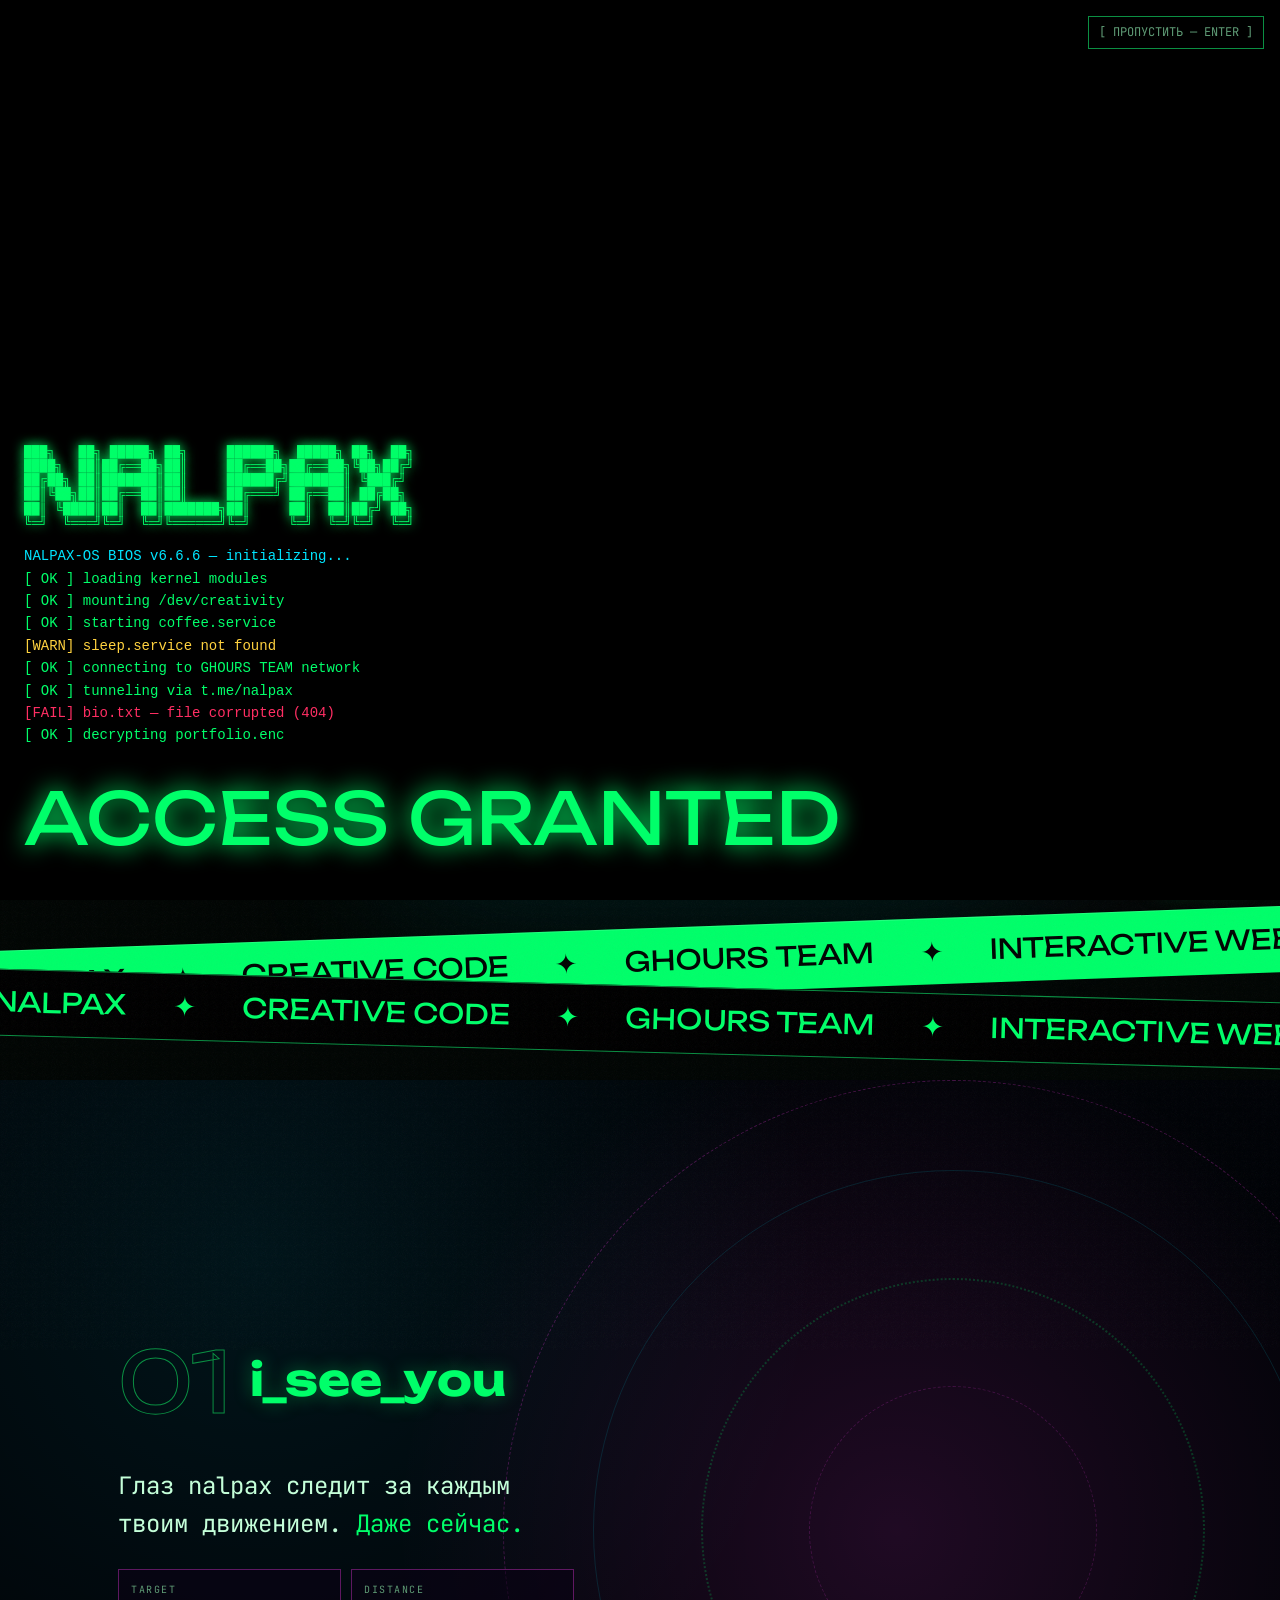
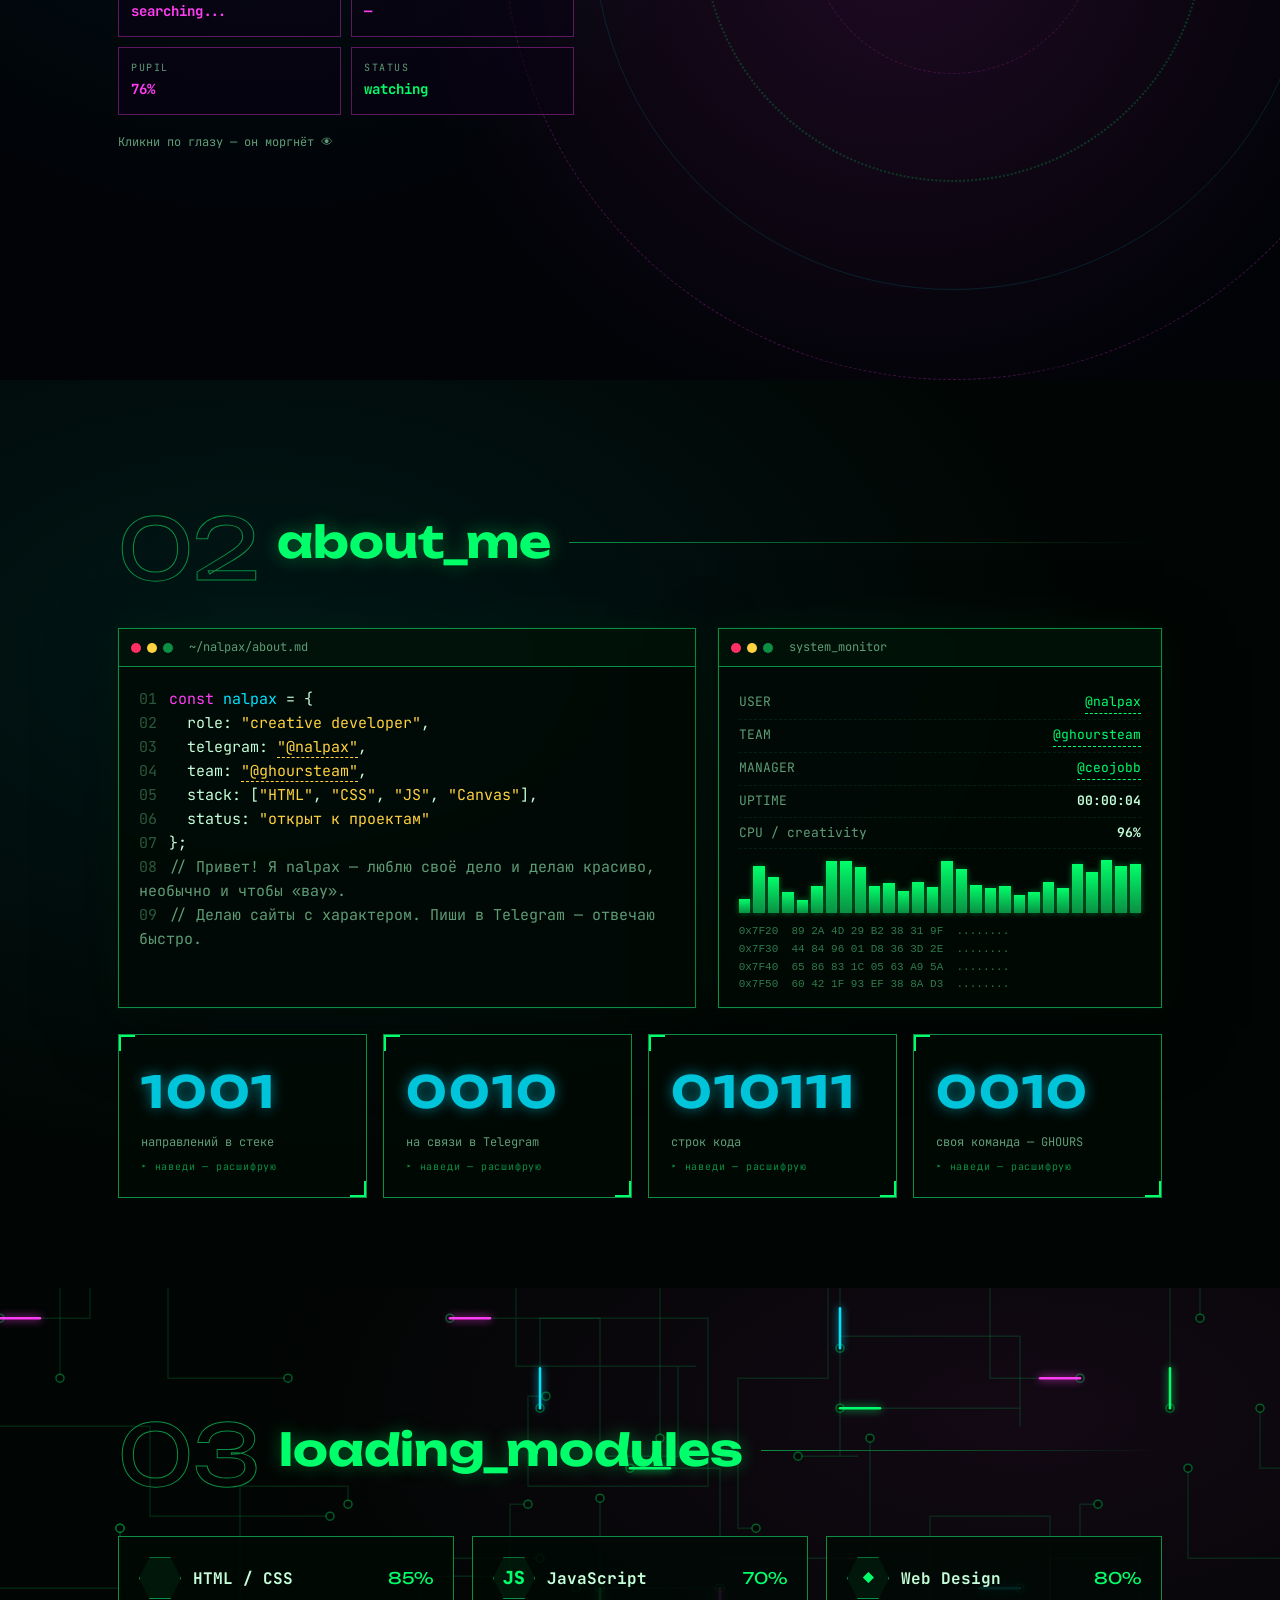
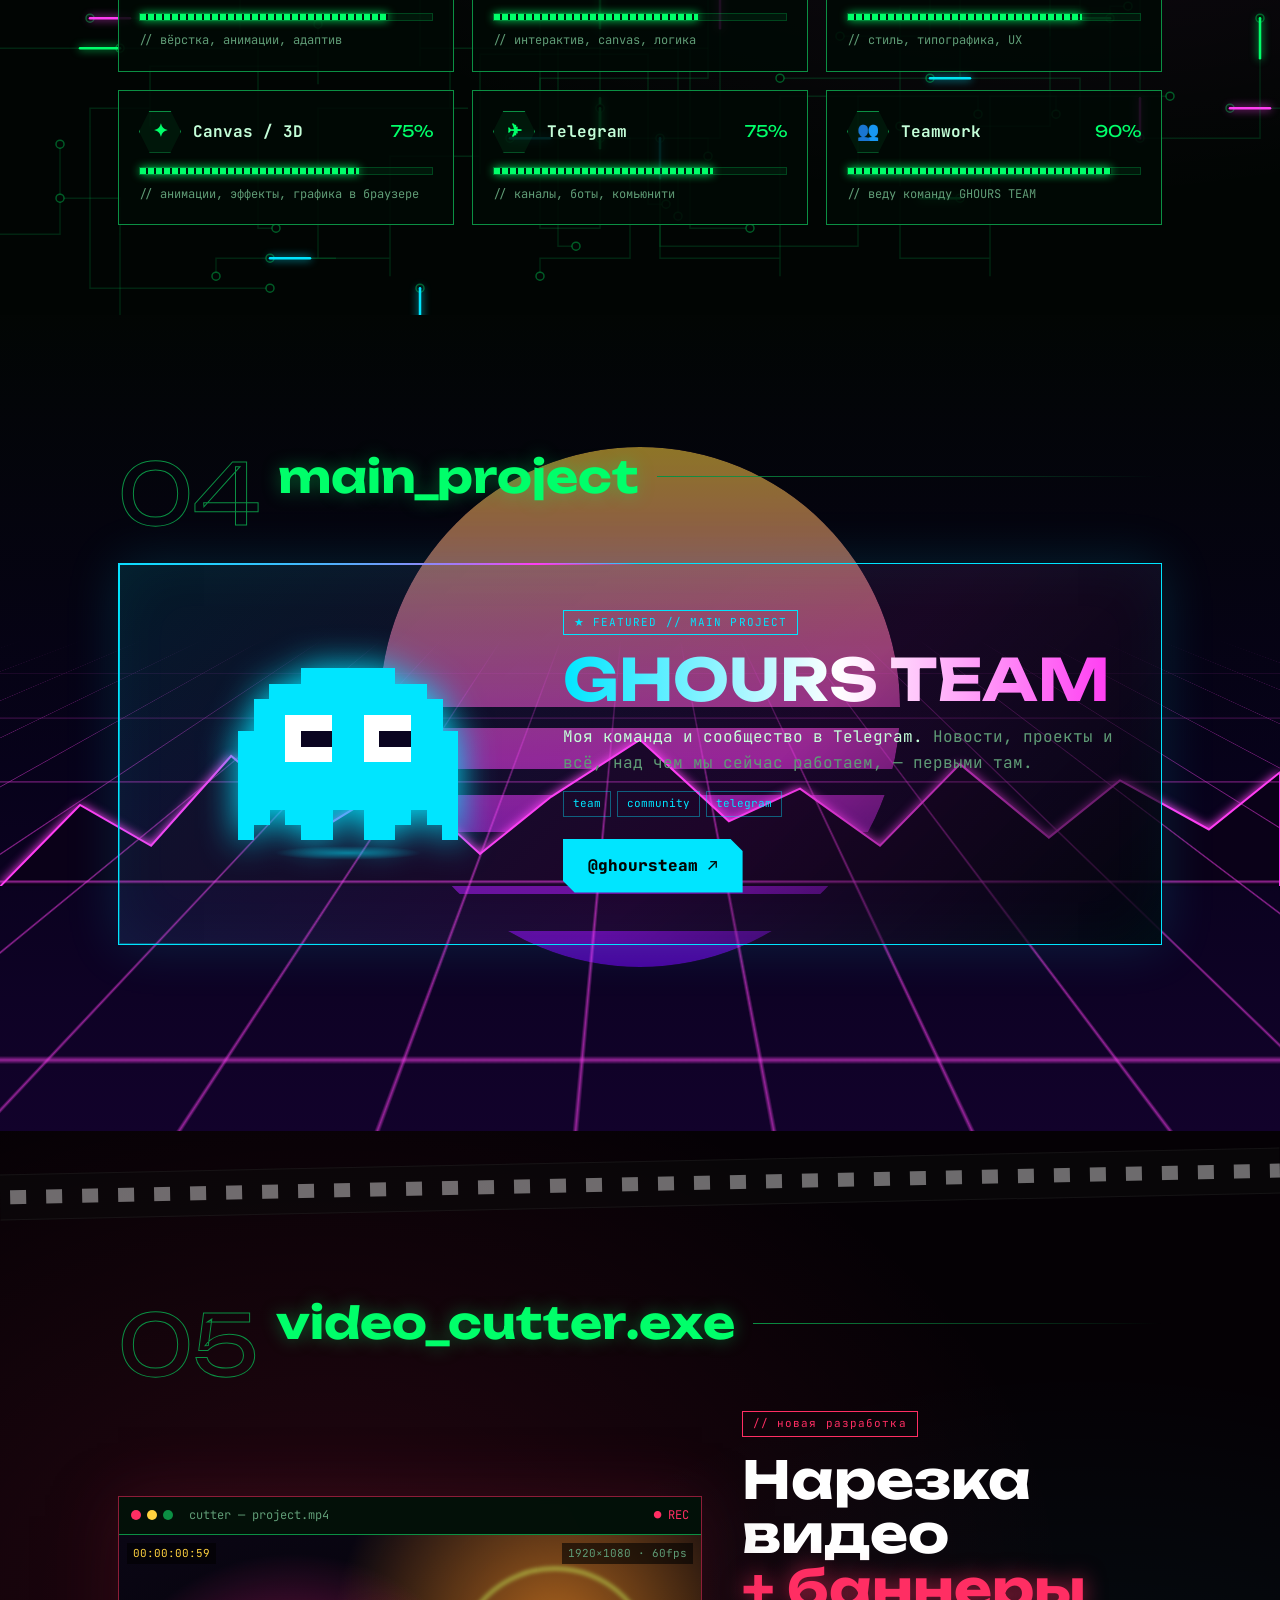
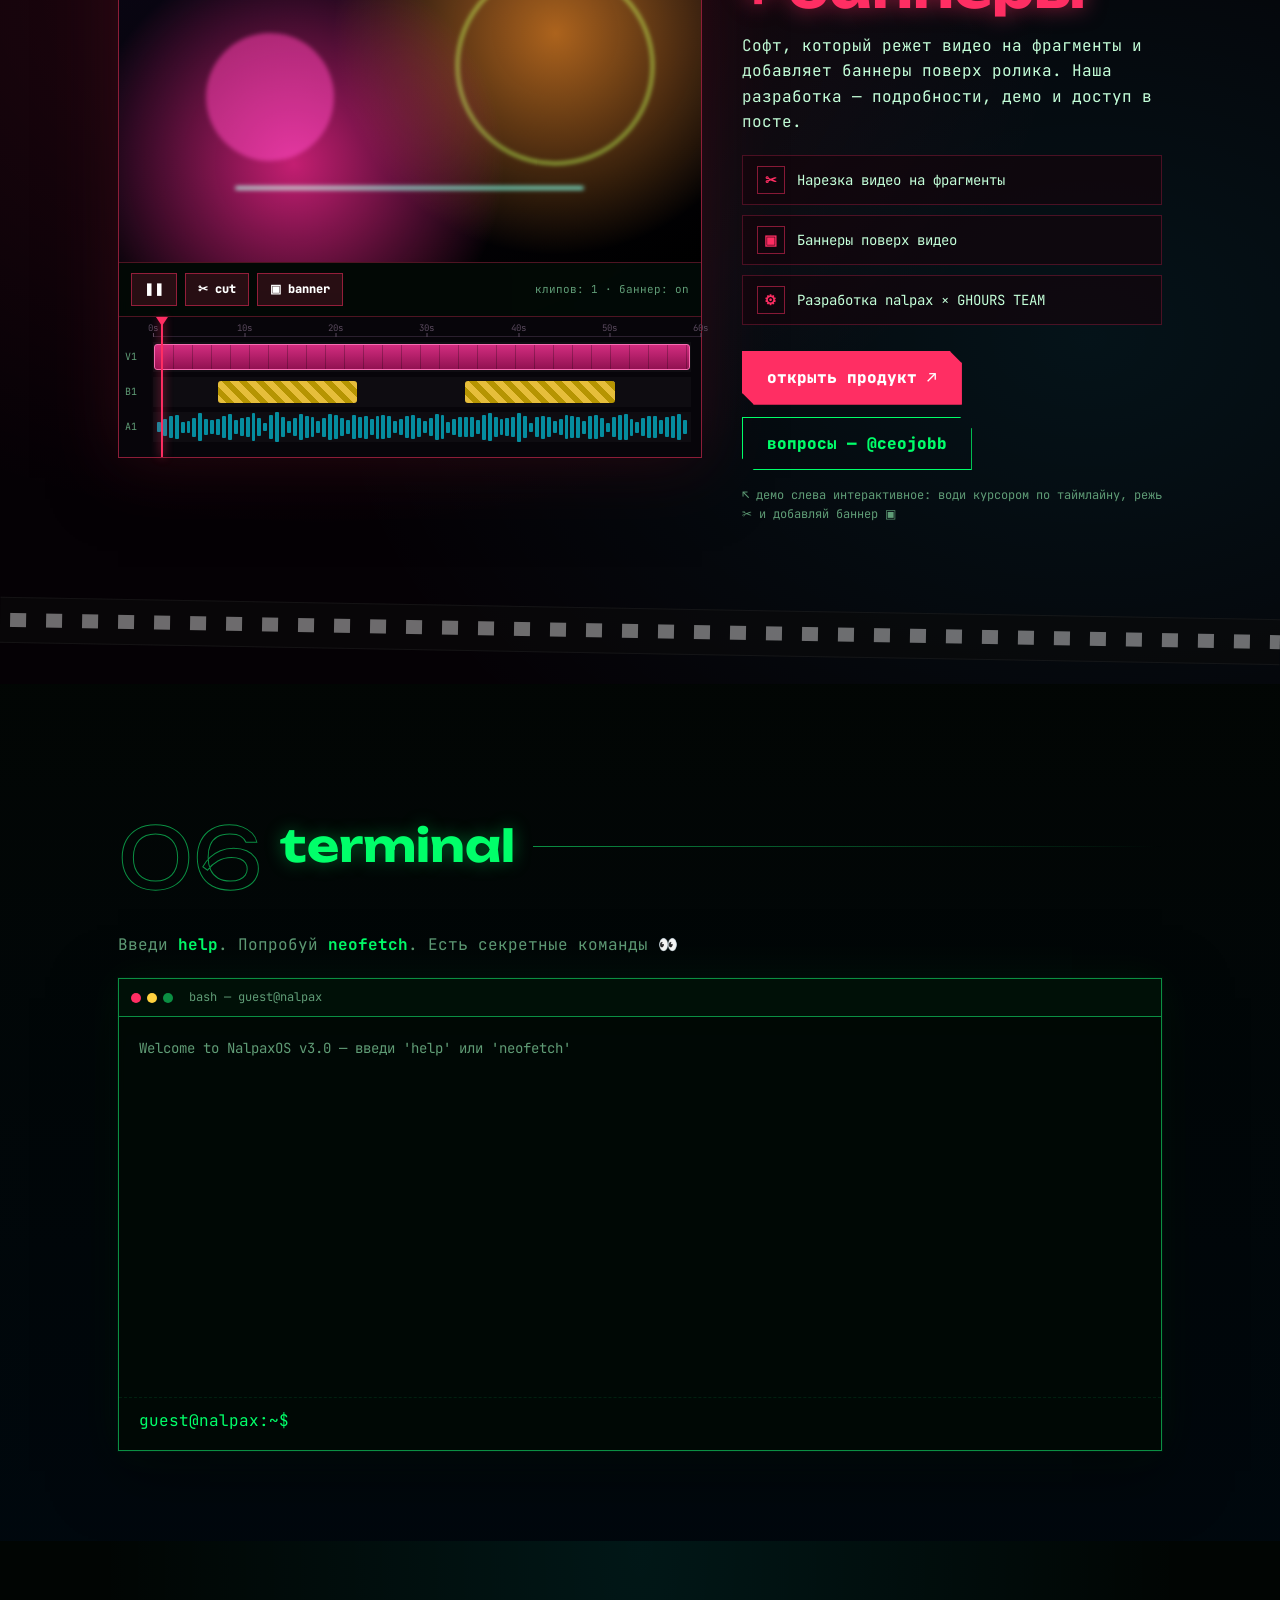
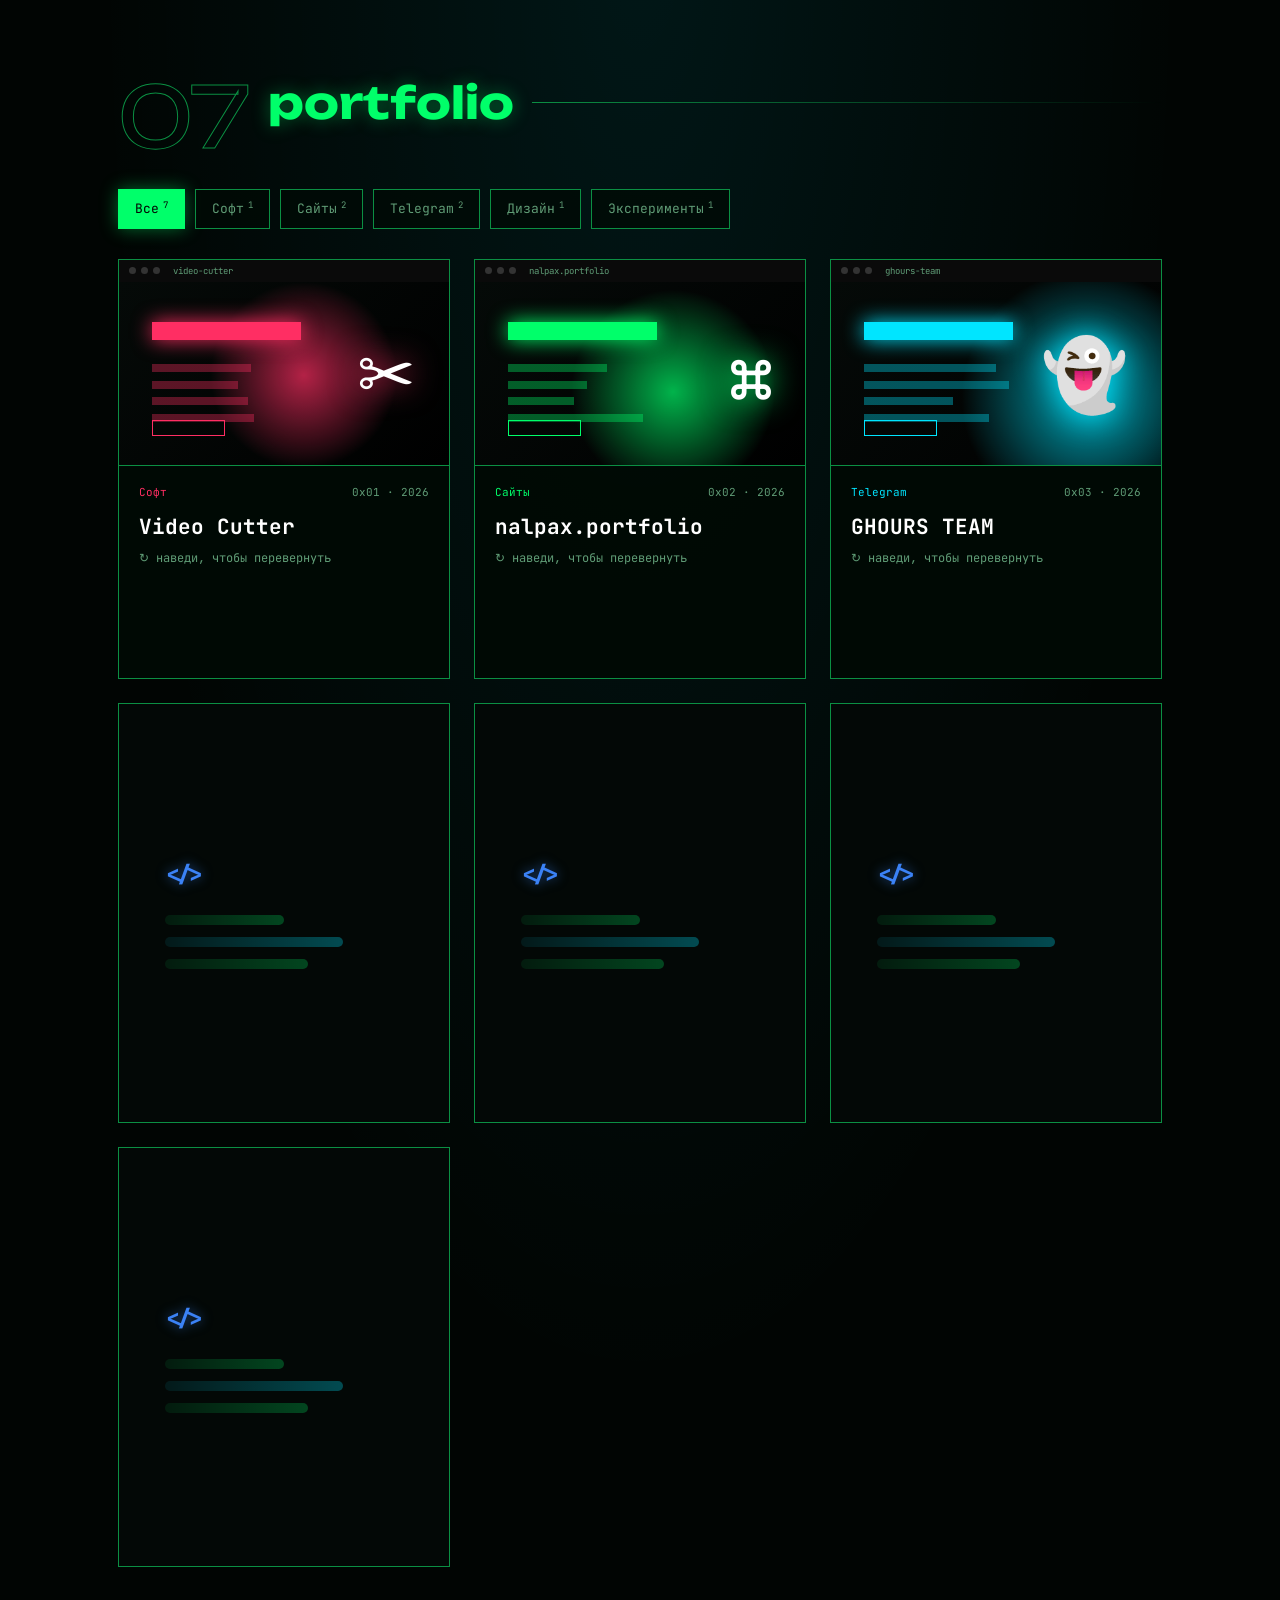
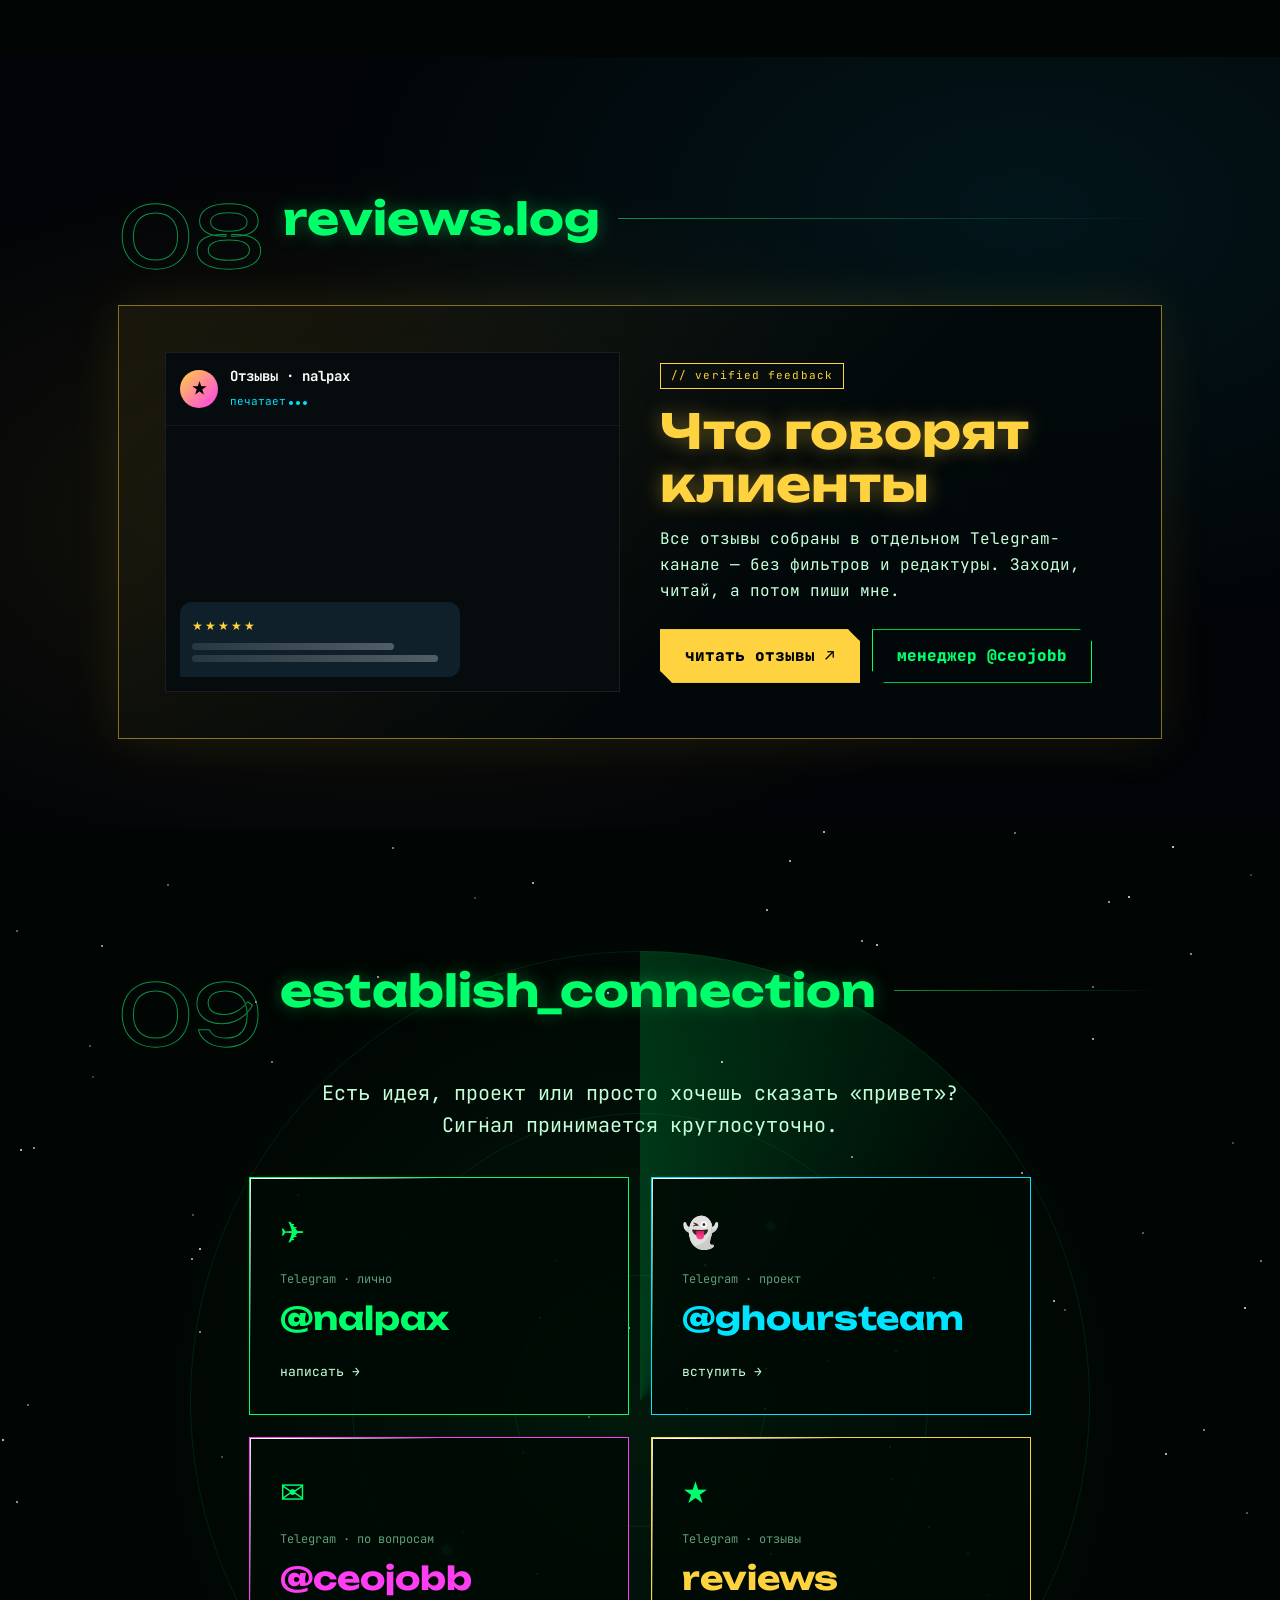
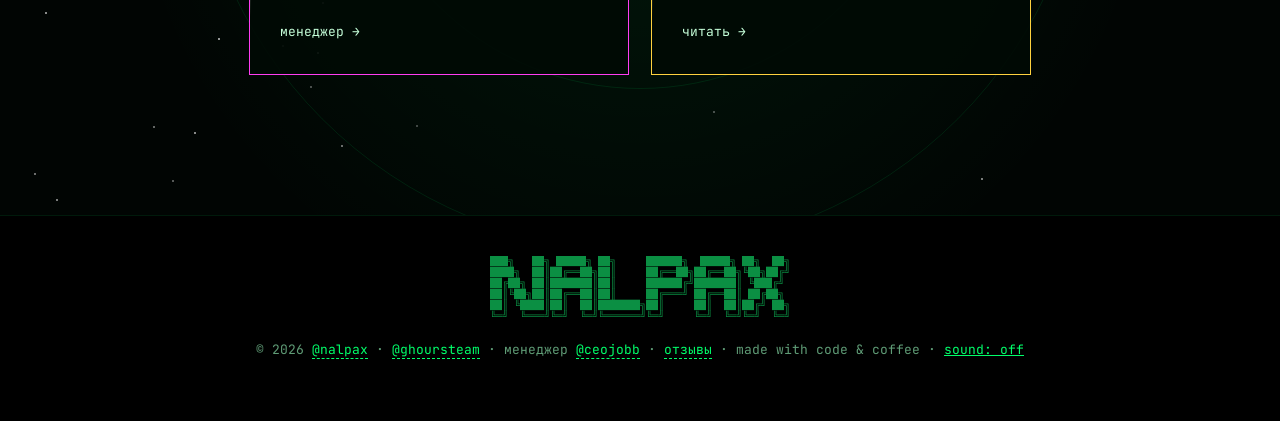
==== index.html @ a1ab81c4 "Update site: video cutter product section" ====
<!doctype html>
<html lang="ru">
<head>
<meta charset="utf-8">
<meta name="viewport" content="width=device-width, initial-scale=1">
<title>nalpax // portfolio</title>
<meta name="description" content="nalpax — портфолио в хакерском стиле">
<link rel="preconnect" href="https://fonts.googleapis.com">
<link href="https://fonts.googleapis.com/css2?family=JetBrains+Mono:wght@400;700;800&family=Unbounded:wght@700;900&display=swap" rel="stylesheet">
<link rel="icon" id="favicon" href="data:,">
<link rel="stylesheet" href="style.css">
</head>
<body>

<!-- ===== Фон и оверлеи ===== -->
<canvas id="matrix" aria-hidden="true"></canvas>
<div class="aurora" aria-hidden="true"><i></i><i></i><i></i></div>
<div class="crt" aria-hidden="true"></div>
<div class="noise" aria-hidden="true"></div>
<div id="progress" aria-hidden="true"></div>

<!-- ===== Курсор «захват цели» ===== -->
<div id="cursor" aria-hidden="true">
  <div id="cursor-frame"><i class="c-tl"></i><i class="c-tr"></i><i class="c-bl"></i><i class="c-br"></i><span id="cursor-label"></span></div>
  <div id="cursor-core"></div>
</div>

<!-- ===== Переход в Telegram ===== -->
<div id="warp" role="dialog" aria-modal="true" aria-labelledby="warp-title" hidden>
  <div class="warp-inner">
    <p class="warp-small">// establishing secure connection</p>
    <h3 id="warp-title">t.me/<span id="warp-target">nalpax</span></h3>
    <div class="warp-bar"><i id="warp-fill"></i></div>
    <pre id="warp-log"></pre>
    <a id="warp-now" class="btn btn-ghost" href="#">открыть сейчас ↗</a>
  </div>
</div>

<!-- ===== HUD по углам ===== -->
<div class="hud hud-tl" aria-hidden="true">X:<span id="hud-x">0000</span> Y:<span id="hud-y">0000</span></div>
<div class="hud hud-bl" aria-hidden="true"><i class="dot"></i> SECURE CONNECTION · <span id="hud-sector">SECTOR 01</span></div>
<div class="hud hud-br" aria-hidden="true"><span id="hud-time">00:00:00</span> · UTC</div>

<!-- ===== Вступление ===== -->
<div id="boot" role="status" aria-live="polite">
  <pre id="boot-log"></pre>
  <button id="boot-skip" type="button" data-cursor="SKIP">[ ПРОПУСТИТЬ — ENTER ]</button>
</div>

<!-- ===== Навигация ===== -->
<nav class="nav">
  <a href="#home" class="logo"><span class="logo-box">N</span>nalpax<span class="blink">_</span></a>
  <div class="nav-links">
    <a href="#eye" data-n="01" data-label="eye">eye</a>
    <a href="#about" data-n="02" data-label="about">about</a>
    <a href="#skills" data-n="03" data-label="skills">skills</a>
    <a href="#projects" data-n="04" data-label="team">team</a>
    <a href="#product" data-n="05" data-label="soft">soft</a>
    <a href="#terminal" data-n="06" data-label="terminal">terminal</a>
    <a href="#portfolio" data-n="07" data-label="portfolio">portfolio</a>
    <a href="#reviews" data-n="08" data-label="reviews">reviews</a>
    <a href="#contact" data-n="09" data-label="contact">contact</a>
  </div>
  <div class="nav-tools">
    <button type="button" class="nav-tool" id="palette-btn" data-cursor="⌘K" aria-label="Командная палитра"><kbd>⌘K</kbd></button>
    <button type="button" class="nav-tool" id="dev-btn" data-cursor="DEV" aria-label="Режим разработчика" aria-pressed="false">&lt;/&gt;</button>
    <a class="nav-cta" href="https://t.me/nalpax" data-cursor="TG">@nalpax</a>
  </div>
</nav>

<main>
  <canvas id="shapes" aria-hidden="true"></canvas>

  <!-- ===== Главный экран ===== -->
  <section id="home" class="hero" data-sector="01">
    <div class="hero-glow" aria-hidden="true"></div>
    <div class="hero-text">
      <p class="prompt"><span class="accent">root@nalpax</span>:~$ cat bio.txt <span class="tag-live" id="hero-status">● FILE CORRUPTED</span></p>
      <h1 id="hero-title" class="hero-title is-error" tabindex="0" data-cursor="FIX">
        <span class="ht-main glitch" id="ht-main" data-text="ERROR">ERROR</span><span class="ht-side" id="ht-side">404</span>
      </h1>
      <p class="hero-hint" id="hero-hint">[ наведи курсор, чтобы восстановить файл ]</p>
      <p class="role">&gt; <span id="typed"></span><span class="cursor-blink">█</span></p>
      <p class="hero-sub">Создаю сайты, интерфейсы и цифровые штуки, которые хочется трогать. Основатель <a href="https://t.me/ghoursteam" class="tg-inline">GHOURS TEAM</a>. Пиши: <a href="https://t.me/nalpax" class="tg-inline">@nalpax</a>. По вопросам — менеджер <a href="https://t.me/ceojobb" class="tg-inline">@ceojobb</a>. <a href="https://t.me/+IaY9WUZKbF03YzFi" class="tg-inline" data-warp="отзывы">Отзывы →</a></p>
      <div class="hero-actions">
        <a href="#portfolio" class="btn" data-cursor="GO">./portfolio.sh</a>
        <a href="https://t.me/nalpax" class="btn btn-ghost" data-cursor="TG">связаться ↗</a>
      </div>
    </div>
    <div class="hero-visual" aria-hidden="true">
      <canvas id="globe"></canvas>
      <div class="orbit-label ol-1">[ NODE_01 ]</div>
      <div class="orbit-label ol-2">[ GHOURS ]</div>
      <div class="orbit-label ol-3">[ 0xFF ]</div>
    </div>
    <a href="#eye" class="scroll-hint" aria-label="Листать вниз"><span></span>scroll</a>
  </section>

  <div class="marquee" aria-hidden="true">
    <div class="marquee-row"><div class="marquee-track" id="mq1"></div></div>
    <div class="marquee-row reverse"><div class="marquee-track" id="mq2"></div></div>
  </div>

  <!-- ===== 01 Глаз ===== -->
  <section id="eye" class="block block-eye" data-sector="02">
    <div class="eye-rings" aria-hidden="true"><i></i><i></i><i></i><i></i></div>
    <div class="container eye-layout">
      <div class="eye-copy reveal">
        <header class="sec-head"><span class="sec-num">01</span><h2 class="glitch" data-text="i_see_you">i_see_you</h2></header>
        <p class="eye-text">Глаз nalpax следит за каждым твоим движением. <span class="accent">Даже сейчас.</span></p>
        <div class="eye-readout">
          <div><span>TARGET</span><b id="eye-target">searching...</b></div>
          <div><span>DISTANCE</span><b id="eye-dist">—</b></div>
          <div><span>PUPIL</span><b id="eye-pupil">—</b></div>
          <div><span>STATUS</span><b id="eye-status" class="ok">watching</b></div>
        </div>
        <p class="muted small">Кликни по глазу — он моргнёт 👁</p>
      </div>
      <div class="eye-wrap reveal" data-cursor="👁">
        <canvas id="eye-canvas" aria-label="Глаз, который следит за курсором" role="img"></canvas>
      </div>
    </div>
  </section>

  <!-- ===== 02 Обо мне ===== -->
  <section id="about" class="block" data-sector="03">
    <canvas class="bg-canvas" id="network" aria-hidden="true"></canvas>
    <div class="container">
      <header class="sec-head reveal"><span class="sec-num">02</span><h2 class="glitch" data-text="about_me">about_me</h2><span class="sec-line"></span></header>
      <div class="about-grid">
        <div class="window reveal">
          <div class="window-bar"><span></span><span></span><span></span><b>~/nalpax/about.md</b></div>
          <div class="window-body about-body">
            <p><span class="ln">01</span><span class="kw">const</span> <span class="var">nalpax</span> = {</p>
            <p><span class="ln">02</span>&nbsp;&nbsp;role: <span class="str">"creative developer"</span>,</p>
            <p><span class="ln">03</span>&nbsp;&nbsp;telegram: <a class="str tg-inline" href="https://t.me/nalpax">"@nalpax"</a>,</p>
            <p><span class="ln">04</span>&nbsp;&nbsp;team: <a class="str tg-inline" href="https://t.me/ghoursteam">"@ghoursteam"</a>,</p>
            <p><span class="ln">05</span>&nbsp;&nbsp;stack: [<span class="str">"HTML"</span>, <span class="str">"CSS"</span>, <span class="str">"JS"</span>, <span class="str">"Canvas"</span>],</p>
            <p><span class="ln">06</span>&nbsp;&nbsp;status: <span class="str">"открыт к проектам"</span></p>
            <p><span class="ln">07</span>};</p>
            <p class="comment"><span class="ln">08</span>// Привет! Я nalpax — люблю своё дело и делаю красиво, необычно и чтобы «вау».</p>
            <p class="comment"><span class="ln">09</span>// Делаю сайты с характером. Пиши в Telegram — отвечаю быстро.</p>
          </div>
        </div>
        <div class="monitor window reveal">
          <div class="window-bar"><span></span><span></span><span></span><b>system_monitor</b></div>
          <div class="window-body">
            <div class="mon-row"><span>USER</span><a class="accent tg-inline" href="https://t.me/nalpax">@nalpax</a></div>
            <div class="mon-row"><span>TEAM</span><a class="accent tg-inline" href="https://t.me/ghoursteam">@ghoursteam</a></div>
            <div class="mon-row"><span>MANAGER</span><a class="accent tg-inline" href="https://t.me/ceojobb">@ceojobb</a></div>
            <div class="mon-row"><span>UPTIME</span><b id="uptime">00:00:00</b></div>
            <div class="mon-row"><span>CPU / creativity</span><b id="cpu-val">97%</b></div>
            <div class="bars" id="cpu-bars"></div>
            <pre class="hexdump" id="hexdump"></pre>
          </div>
        </div>
      </div>
      <div class="stats reveal" id="stats"></div>
    </div>
  </section>

  <!-- ===== 03 Навыки ===== -->
  <section id="skills" class="block block-circuit" data-sector="04">
    <svg class="bg-circuit" id="circuit" aria-hidden="true"></svg>
    <div class="container">
      <header class="sec-head reveal"><span class="sec-num">03</span><h2 class="glitch" data-text="loading_modules">loading_modules</h2><span class="sec-line"></span></header>
      <div class="skills-grid" id="skills-list"></div>
    </div>
  </section>

  <!-- ===== 04 GHOURS TEAM ===== -->
  <section id="projects" class="block block-grid" data-sector="05">
    <div class="synth-sun" aria-hidden="true"></div>
    <svg class="synth-mountains" viewBox="0 0 1440 220" preserveAspectRatio="none" aria-hidden="true">
      <polyline points="0,220 90,120 170,170 260,60 360,150 450,90 540,180 620,110 720,40 820,140 900,100 990,170 1080,70 1180,160 1260,90 1360,150 1440,80 1440,220"/>
    </svg>
    <div class="synth-grid" aria-hidden="true"></div>
    <div class="container">
      <header class="sec-head reveal"><span class="sec-num">04</span><h2 class="glitch" data-text="main_project">main_project</h2><span class="sec-line"></span></header>
      <article class="featured reveal" data-tilt>
        <div class="featured-art">
          <svg id="ghost" viewBox="0 0 14 11" aria-hidden="true"></svg>
          <div class="ghost-shadow"></div>
        </div>
        <div class="featured-info">
          <span class="badge">★ FEATURED // MAIN PROJECT</span>
          <h3 class="glitch" data-text="GHOURS TEAM">GHOURS TEAM</h3>
          <p>Моя команда и сообщество в Telegram. <span class="muted">Новости, проекты и всё, над чем мы сейчас работаем, — первыми там.</span></p>
          <div class="tags"><span>team</span><span>community</span><span>telegram</span></div>
          <a class="btn" href="https://t.me/ghoursteam" data-cursor="JOIN">@ghoursteam ↗</a>
        </div>
      </article>
    </div>
  </section>

  <!-- ===== 05 Софт: нарезка видео и баннеры ===== -->
  <section id="product" class="block block-product" data-sector="06">
    <div class="film film-top" aria-hidden="true"></div>
    <div class="film film-bottom" aria-hidden="true"></div>
    <div class="container">
      <header class="sec-head reveal"><span class="sec-num">05</span><h2 class="glitch" data-text="video_cutter.exe">video_cutter.exe</h2><span class="sec-line"></span></header>
      <div class="product">
        <div class="editor window reveal" id="editor">
          <div class="window-bar"><span></span><span></span><span></span><b>cutter — project.mp4</b><em class="ed-rec">● REC</em></div>
          <div class="ed-preview" id="ed-preview">
            <div class="ed-scene" id="ed-scene" aria-hidden="true"><i class="s1"></i><i class="s2"></i><i class="s3"></i></div>
            <div class="ed-banner" id="ed-banner" aria-hidden="true"><b>BANNER</b><span>@ghoursteam · подпишись</span></div>
            <div class="ed-flash" id="ed-flash" aria-hidden="true"></div>
            <span class="ed-tc" id="ed-tc">00:00:00:00</span>
            <span class="ed-res">1920×1080 · 60fps</span>
          </div>
          <div class="ed-tools">
            <button type="button" id="ed-play" data-cursor="PLAY" aria-label="Пауза / воспроизведение">❚❚</button>
            <button type="button" id="ed-cut" data-cursor="CUT" aria-label="Разрезать в позиции курсора">✂ cut</button>
            <button type="button" id="ed-ban" data-cursor="ADD" aria-label="Добавить или убрать баннер">▣ banner</button>
            <span class="ed-info" id="ed-info">клипов: 1 · баннер: on</span>
          </div>
          <div class="ed-timeline" id="ed-timeline" data-cursor="SCRUB" aria-label="Таймлайн: наведи, чтобы перемотать">
            <div class="ed-ruler" id="ed-ruler"></div>
            <div class="ed-track ed-video" id="ed-video"><span class="lbl">V1</span></div>
            <div class="ed-track ed-ban-track" id="ed-ban-track"><span class="lbl">B1</span></div>
            <div class="ed-track ed-audio" id="ed-audio"><span class="lbl">A1</span></div>
            <div class="ed-head" id="ed-head"><i></i></div>
          </div>
        </div>
        <div class="product-info reveal">
          <span class="badge">// новая разработка</span>
          <h3>Нарезка видео<br><span>+ баннеры</span></h3>
          <p>Софт, который режет видео на фрагменты и добавляет баннеры поверх ролика. Наша разработка — подробности, демо и доступ в посте.</p>
          <ul class="features">
            <li><b>✂</b> Нарезка видео на фрагменты</li>
            <li><b>▣</b> Баннеры поверх видео</li>
            <li><b>⚙</b> Разработка nalpax × GHOURS TEAM</li>
          </ul>
          <div class="product-actions">
            <a class="btn btn-product" href="https://t.me/ghoursteam/148" data-warp="продукт" data-cursor="GET">открыть продукт ↗</a>
            <a class="btn btn-ghost" href="https://t.me/ceojobb" data-cursor="TG">вопросы — @ceojobb</a>
          </div>
          <p class="muted small">↖ демо слева интерактивное: води курсором по таймлайну, режь ✂ и добавляй баннер ▣</p>
        </div>
      </div>
    </div>
  </section>

  <!-- ===== 06 Терминал ===== -->
  <section id="terminal" class="block block-wave" data-sector="07">
    <canvas class="bg-canvas" id="wave" aria-hidden="true"></canvas>
    <div class="container">
      <header class="sec-head reveal"><span class="sec-num">06</span><h2 class="glitch" data-text="terminal">terminal</h2><span class="sec-line"></span></header>
      <p class="muted reveal">Введи <b class="accent">help</b>. Попробуй <b class="accent">neofetch</b>. Есть секретные команды 👀</p>
      <div class="window term reveal" id="term">
        <div class="window-bar"><span></span><span></span><span></span><b>bash — guest@nalpax</b></div>
        <div class="window-body" id="term-out"></div>
        <label class="term-line">
          <span class="prompt-sign">guest@nalpax:~$</span>
          <input id="term-in" autocomplete="off" spellcheck="false" aria-label="Команда терминала">
        </label>
      </div>
    </div>
  </section>

  <!-- ===== 06 Портфолио ===== -->
  <section id="portfolio" class="block block-hex" data-sector="08">
    <canvas class="bg-canvas" id="hex" aria-hidden="true"></canvas>
    <div class="container">
      <header class="sec-head reveal"><span class="sec-num">07</span><h2 class="glitch" data-text="portfolio">portfolio</h2><span class="sec-line"></span></header>
      <div class="filters reveal" id="filters" role="tablist" aria-label="Фильтр работ"></div>
      <div class="works" id="works"></div>
    </div>
  </section>

  <!-- ===== 07 Отзывы ===== -->
  <section id="reviews" class="block block-reviews" data-sector="09">
    <div class="bubbles" id="bubbles" aria-hidden="true"></div>
    <div class="container">
      <header class="sec-head reveal"><span class="sec-num">08</span><h2 class="glitch" data-text="reviews.log">reviews.log</h2><span class="sec-line"></span></header>
      <div class="reviews-card reveal">
        <div class="chat" aria-hidden="true">
          <div class="chat-head"><span class="chat-ava">★</span><div><b>Отзывы · nalpax</b><small id="chat-status">печатает<span class="typing"><i></i><i></i><i></i></span></small></div></div>
          <div class="chat-body" id="chat-body"></div>
        </div>
        <div class="reviews-info">
          <span class="badge">// verified feedback</span>
          <h3>Что говорят<br>клиенты</h3>
          <p>Все отзывы собраны в отдельном Telegram-канале — без фильтров и редактуры. Заходи, читай, а потом пиши мне.</p>
          <div class="reviews-actions">
            <a class="btn" href="https://t.me/+IaY9WUZKbF03YzFi" data-warp="отзывы" data-cursor="READ">читать отзывы ↗</a>
            <a class="btn btn-ghost" href="https://t.me/ceojobb" data-cursor="TG">менеджер @ceojobb</a>
          </div>
        </div>
      </div>
    </div>
  </section>

  <!-- ===== 08 Контакты ===== -->
  <section id="contact" class="block block-radar" data-sector="10">
    <div class="stars" id="stars" aria-hidden="true"></div>
    <div class="radar" aria-hidden="true"><i></i><i></i><i></i><b class="sweep"></b><em class="blip b1"></em><em class="blip b2"></em></div>
    <div class="container">
      <header class="sec-head reveal"><span class="sec-num">09</span><h2 class="glitch" data-text="establish_connection">establish_connection</h2><span class="sec-line"></span></header>
      <p class="contact-lead reveal">Есть идея, проект или просто хочешь сказать «привет»? <br>Сигнал принимается круглосуточно.</p>
      <div class="contacts reveal">
        <a class="contact" href="https://t.me/nalpax" data-cursor="TG">
          <span class="c-icon">✈</span>
          <small>Telegram · лично</small>
          <strong>@nalpax</strong>
          <span class="c-go">написать →</span>
        </a>
        <a class="contact contact-alt" href="https://t.me/ghoursteam" data-cursor="JOIN">
          <span class="c-icon">👻</span>
          <small>Telegram · проект</small>
          <strong>@ghoursteam</strong>
          <span class="c-go">вступить →</span>
        </a>
        <a class="contact contact-mgr" href="https://t.me/ceojobb" data-cursor="TG">
          <span class="c-icon">✉</span>
          <small>Telegram · по вопросам</small>
          <strong>@ceojobb</strong>
          <span class="c-go">менеджер →</span>
        </a>
        <a class="contact contact-rev" href="https://t.me/+IaY9WUZKbF03YzFi" data-warp="отзывы" data-cursor="READ">
          <span class="c-icon">★</span>
          <small>Telegram · отзывы</small>
          <strong>reviews</strong>
          <span class="c-go">читать →</span>
        </a>
      </div>
    </div>
  </section>
</main>

<footer>
  <pre class="footer-ascii" aria-hidden="true" id="footer-ascii"></pre>
  <p>© <span id="year"></span> <a href="https://t.me/nalpax" class="tg-inline">@nalpax</a> · <a href="https://t.me/ghoursteam" class="tg-inline">@ghoursteam</a> · менеджер <a href="https://t.me/ceojobb" class="tg-inline">@ceojobb</a> · <a href="https://t.me/+IaY9WUZKbF03YzFi" class="tg-inline" data-warp="отзывы">отзывы</a> · made with code &amp; coffee · <button id="sound-btn" type="button">sound: off</button></p>
</footer>

<!-- ===== Командная палитра ===== -->
<div id="palette" role="dialog" aria-modal="true" aria-label="Командная палитра" hidden>
  <div class="pal-box">
    <div class="pal-input"><span>&gt;</span><input id="pal-in" placeholder="Введи команду или раздел…" autocomplete="off" spellcheck="false" aria-label="Команда"><kbd>esc</kbd></div>
    <ul id="pal-list" role="listbox"></ul>
    <div class="pal-foot"><span><kbd>↑</kbd><kbd>↓</kbd> выбрать</span><span><kbd>enter</kbd> выполнить</span><span><kbd>ctrl</kbd>+<kbd>k</kbd> / <kbd>/</kbd> открыть</span></div>
  </div>
</div>

<!-- ===== DEV MODE ===== -->
<div id="dev-tip" aria-hidden="true"></div>
<div id="dev-hud" aria-hidden="true"><b>DEV MODE</b> · <span id="dev-fps">60</span> fps · <span id="dev-nodes">0</span> nodes · <span id="dev-vp"></span></div>

<!-- ===== Персонаж-хакер ===== -->
<div class="mascot" id="mascot" data-cursor="?">
  <div class="bubble" id="bubble">Привет! Я Байт 👾</div>
  <svg viewBox="0 0 120 124" aria-hidden="true">
    <defs>
      <filter id="glow"><feGaussianBlur stdDeviation="2.2" result="b"/><feMerge><feMergeNode in="b"/><feMergeNode in="SourceGraphic"/></feMerge></filter>
      <linearGradient id="hood" x1="0" y1="0" x2="0" y2="1"><stop offset="0" stop-color="#0d2a18"/><stop offset="1" stop-color="#03100a"/></linearGradient>
    </defs>
    <path class="m-hood" d="M60 6C30 6 14 34 14 64v34h92V64C106 34 90 6 60 6Z"/>
    <path class="m-hood-line" d="M60 6C46 22 40 40 40 56M60 6c14 16 20 34 20 50"/>
    <ellipse cx="60" cy="58" rx="27" ry="29" fill="#000"/>
    <g id="m-eyes" filter="url(#glow)">
      <g class="m-blink">
        <rect x="45" y="54" width="9" height="5" rx="1.5" class="m-eye"/>
        <rect x="66" y="54" width="9" height="5" rx="1.5" class="m-eye"/>
      </g>
    </g>
    <rect x="18" y="88" width="84" height="34" rx="4" class="m-laptop"/>
    <circle cx="60" cy="105" r="6" class="m-logo"/>
    <rect x="57" y="103" width="2" height="2" fill="#000"/><rect x="61" y="103" width="2" height="2" fill="#000"/>
  </svg>
</div>

<script src="script.js"></script>
</body>
</html>
---- style.css ----
:root {
  --bg: #020604;
  --bg-2: #04100a;
  --green: #00ff6a;
  --green-dim: #0b8f43;
  --green-faint: rgba(0, 255, 106, 0.1);
  --text: #c4ffd9;
  --muted: #5f9c76;
  --red: #ff2e63;
  --cyan: #00e5ff;
  --pink: #ff3df2;
  --yellow: #ffd23f;
  --font: "JetBrains Mono", ui-monospace, Consolas, monospace;
  --display: "Unbounded", "JetBrains Mono", sans-serif;
  --matrix-opacity: 1;
}

* { box-sizing: border-box; margin: 0; padding: 0; }
html { scroll-behavior: smooth; }
body {
  background: var(--bg);
  color: var(--text);
  font-family: var(--font);
  line-height: 1.6;
  overflow-x: hidden;
}
body.booting { overflow: hidden; }
::selection { background: var(--green); color: var(--bg); }
a { color: var(--green); text-decoration: none; }
.accent { color: var(--green); }
.muted { color: var(--muted); }
.ok { color: var(--green); }
.warn { color: var(--yellow); }
.err { color: var(--red); }

/* ================= Фоновые слои ================= */
#matrix {
  position: fixed; inset: 0; width: 100%; height: 100%; z-index: 0;
  opacity: var(--matrix-opacity); transition: opacity .6s;
}
.crt {
  position: fixed; inset: 0; pointer-events: none; z-index: 60;
  background:
    repeating-linear-gradient(to bottom, transparent 0 2px, rgba(0,0,0,.22) 3px),
    radial-gradient(ellipse at center, transparent 55%, rgba(0,0,0,.7) 100%);
  animation: flicker 5s infinite;
}
@keyframes flicker { 0%,100% { opacity: .9 } 48% { opacity: 1 } 50% { opacity: .8 } 52% { opacity: 1 } }
/* северное сияние — медленно плывущие цветные пятна */
.aurora { position: fixed; inset: 0; z-index: 0; pointer-events: none; overflow: hidden; filter: blur(80px); opacity: .55; }
.aurora i { position: absolute; width: 50vmax; height: 50vmax; border-radius: 50%; mix-blend-mode: screen; animation: drift 26s ease-in-out infinite alternate; }
.aurora i:nth-child(1) { background: rgba(0,255,106,.25); left: -10%; top: -20%; }
.aurora i:nth-child(2) { background: rgba(255,61,242,.18); right: -15%; top: 20%; animation-duration: 32s; animation-delay: -8s; }
.aurora i:nth-child(3) { background: rgba(0,229,255,.2); left: 30%; bottom: -30%; animation-duration: 38s; animation-delay: -15s; }
@keyframes drift { 50% { transform: translate(15vw, 10vh) scale(1.2); } 100% { transform: translate(-10vw, 20vh) scale(.9); } }
#shapes { position: fixed; inset: 0; width: 100%; height: 100%; z-index: 1; pointer-events: none; }
.noise {
  position: fixed; inset: -50%; pointer-events: none; z-index: 59; opacity: .05;
  background-image: url("data:image/svg+xml,%3Csvg xmlns='http://www.w3.org/2000/svg' width='160' height='160'%3E%3Cfilter id='n'%3E%3CfeTurbulence baseFrequency='.9' numOctaves='2'/%3E%3C/filter%3E%3Crect width='100%25' height='100%25' filter='url(%23n)'/%3E%3C/svg%3E");
  animation: noise 1s steps(4) infinite;
}
@keyframes noise { 25% { transform: translate(-5%, 3%) } 50% { transform: translate(4%, -6%) } 75% { transform: translate(-3%, 5%) } }
#progress {
  position: fixed; top: 0; left: 0; height: 2px; width: 0; z-index: 70;
  background: linear-gradient(90deg, var(--green), var(--cyan), var(--pink));
  box-shadow: 0 0 10px var(--green);
}

/* ================= Курсор ================= */
@media (pointer: fine) {
  body.custom-cursor, body.custom-cursor a, body.custom-cursor button, body.custom-cursor input { cursor: none; }
}
#cursor { display: none; }
body.custom-cursor #cursor { display: block; }
#cursor-core, #cursor-frame { position: fixed; top: 0; left: 0; pointer-events: none; z-index: 400; }
/* ядро: ромб + вращающееся пунктирное кольцо */
#cursor-core { width: 0; height: 0; }
#cursor-core::before {
  content: ""; position: absolute; width: 8px; height: 8px; left: -4px; top: -4px;
  background: var(--green); transform: rotate(45deg); box-shadow: 0 0 10px var(--green), 0 0 22px var(--green);
  transition: transform .2s, background .2s;
}
#cursor-core::after {
  content: ""; position: absolute; width: 22px; height: 22px; left: -11px; top: -11px; border-radius: 50%;
  border: 1px dashed rgba(0,255,106,.7); animation: spin 3s linear infinite; transition: opacity .2s;
}
@keyframes spin { to { transform: rotate(360deg); } }
body.cursor-locked #cursor-core::after { opacity: 0; }
body.cursor-locked #cursor-core::before { background: #fff; transform: rotate(45deg) scale(.7); }
body.cursor-down #cursor-core::before { transform: rotate(225deg) scale(1.4); }
/* рамка из четырёх скоб — обхватывает кнопки «захватом цели» */
#cursor-frame i { position: absolute; width: 10px; height: 10px; border: 2px solid var(--green); filter: drop-shadow(0 0 4px var(--green)); }
.c-tl { left: 0; top: 0; border-right: 0 !important; border-bottom: 0 !important; }
.c-tr { right: 0; top: 0; border-left: 0 !important; border-bottom: 0 !important; }
.c-bl { left: 0; bottom: 0; border-right: 0 !important; border-top: 0 !important; }
.c-br { right: 0; bottom: 0; border-left: 0 !important; border-top: 0 !important; }
body.cursor-locked #cursor-frame i { border-color: var(--cyan); filter: drop-shadow(0 0 6px var(--cyan)); }
#cursor-label {
  position: absolute; left: 0; top: -22px; padding: 1px 6px; font-size: 10px; font-weight: 800; letter-spacing: .1em;
  color: var(--bg); background: var(--cyan); white-space: nowrap; opacity: 0; transform: translateY(4px); transition: opacity .2s, transform .2s;
}
body.cursor-locked #cursor-label { opacity: 1; transform: none; }
.shock {
  position: fixed; width: 10px; height: 10px; margin: -5px 0 0 -5px; border: 2px solid var(--green); border-radius: 50%;
  pointer-events: none; z-index: 399; animation: shock .6s ease-out forwards;
}
@keyframes shock { to { transform: scale(7); opacity: 0; border-width: 1px; } }
.trail {
  position: fixed; pointer-events: none; z-index: 399; font-size: 11px; color: var(--green);
  text-shadow: 0 0 6px var(--green); animation: trail .9s forwards;
}
@keyframes trail { to { opacity: 0; transform: translateY(18px) scale(.6); } }

/* ================= HUD ================= */
.hud {
  position: fixed; z-index: 45; font-size: 11px; color: var(--muted); letter-spacing: .08em;
  pointer-events: none; mix-blend-mode: screen;
}
.hud-tl { top: 72px; left: 18px; }
.hud-bl { bottom: 16px; left: 18px; }
.hud-br { bottom: 16px; right: 160px; }
.hud .dot { display: inline-block; width: 7px; height: 7px; border-radius: 50%; background: var(--green); box-shadow: 0 0 8px var(--green); animation: pulse 1.6s infinite; }
@keyframes pulse { 50% { opacity: .3; } }

/* ================= Вступление ================= */
#boot {
  position: fixed; inset: 0; z-index: 300; background: #000;
  padding: 24px; display: flex; flex-direction: column; justify-content: flex-end; overflow: hidden;
}
#boot-log { color: var(--green); font-size: clamp(10px, 1.5vw, 14px); white-space: pre-wrap; }
#boot-log .ascii { display: block; font-size: clamp(5px, 1.2vw, 13px); line-height: 1.1; color: var(--green); text-shadow: 0 0 12px var(--green); margin-bottom: 14px; white-space: pre; }
#boot-log .ok { color: var(--green); }
#boot-log .warn { color: var(--yellow); }
#boot-log .info { color: var(--cyan); }
#boot-log .err { color: var(--red); }
#boot-log .big {
  display: block; margin-top: 14px; font-family: var(--display); font-size: clamp(28px, 6vw, 72px);
  text-shadow: 0 0 24px var(--green);
}
#boot-skip {
  position: absolute; top: 16px; right: 16px; background: none; border: 1px solid var(--green-dim);
  color: var(--muted); font: inherit; font-size: 12px; padding: 6px 10px; cursor: pointer;
}
#boot-skip:hover { color: var(--green); border-color: var(--green); }
#boot.out { animation: bootOut .75s forwards; }
@keyframes bootOut {
  0% { clip-path: inset(0 0 0 0); }
  30% { clip-path: inset(10% 0 30% 0); transform: translateX(-14px); filter: hue-rotate(90deg) contrast(2); }
  60% { clip-path: inset(46% 0 46% 0); transform: translateX(14px) scaleY(1.5); }
  100% { clip-path: inset(50% 0 50% 0); opacity: 0; }
}

/* ================= Навигация ================= */
.nav {
  position: fixed; top: 0; left: 0; right: 0; z-index: 80;
  display: flex; justify-content: space-between; align-items: center; gap: 16px;
  padding: 12px clamp(16px, 4vw, 48px);
  background: linear-gradient(to bottom, rgba(2,6,4,.95), rgba(2,6,4,.6));
  backdrop-filter: blur(8px); border-bottom: 1px solid var(--green-faint);
}
.logo { display: flex; align-items: center; gap: 10px; font-weight: 800; font-size: 18px; }
.logo-box {
  display: grid; place-items: center; width: 30px; height: 30px; font-family: var(--display);
  border: 1px solid var(--green); color: var(--bg); background: var(--green); box-shadow: 0 0 14px var(--green);
}
.blink { animation: blinkA 1s steps(1) infinite; }
@keyframes blinkA { 50% { opacity: 0; } }
.nav-links { display: flex; gap: 22px; }
.nav-links a { position: relative; color: var(--muted); font-size: 13px; transition: color .2s; }
.nav-links a::before { content: attr(data-n) " "; color: var(--green-dim); font-size: 10px; }
.nav-links a::after {
  content: ""; position: absolute; left: 0; bottom: -4px; height: 1px; width: 0; background: var(--green);
  box-shadow: 0 0 6px var(--green); transition: width .25s;
}
.nav-links a:hover, .nav-links a.active { color: var(--green); }
.nav-links a:hover::after, .nav-links a.active::after { width: 100%; }
.nav-cta {
  font-size: 13px; padding: 7px 14px; border: 1px solid var(--green); transition: background .2s, color .2s;
}
.nav-cta:hover { background: var(--green); color: var(--bg); }

/* ================= Общие блоки ================= */
main { position: relative; z-index: 1; }
.block { position: relative; overflow: hidden; padding: 120px 0 90px; }
.container { position: relative; z-index: 2; max-width: 1140px; margin: 0 auto; padding: 0 clamp(16px, 4vw, 48px); }
.bg-canvas { position: absolute; inset: 0; width: 100%; height: 100%; z-index: 0; }
#about { background: radial-gradient(ellipse at 20% 30%, rgba(0,229,255,.08), transparent 60%), rgba(2,6,4,.88); }

.sec-head { display: flex; align-items: center; gap: 18px; margin-bottom: 44px; }
.sec-num {
  font-family: var(--display); font-size: clamp(40px, 7vw, 84px); line-height: 1;
  color: transparent; -webkit-text-stroke: 1px var(--green-dim);
}
.sec-head h2 { font-family: var(--display); font-size: clamp(22px, 4vw, 44px); color: var(--green); text-shadow: 0 0 18px rgba(0,255,106,.35); }
.sec-head h2::before, .sec-head h2::after { font-family: var(--display); }
.sec-line { flex: 1; height: 1px; background: linear-gradient(90deg, var(--green-dim), transparent); }

.reveal { opacity: 0; transform: translateY(50px); transition: opacity .9s, transform .9s cubic-bezier(.2,.8,.2,1); }
.reveal.visible { opacity: 1; transform: none; }

/* ================= Глитч ================= */
.glitch { position: relative; display: inline-block; }
.glitch::before, .glitch::after { content: attr(data-text); position: absolute; inset: 0; opacity: 0; pointer-events: none; }
.glitch:hover::before, .glitch.glitching::before { opacity: .85; color: var(--red); animation: glitchA .35s steps(2) infinite; }
.glitch:hover::after, .glitch.glitching::after { opacity: .85; color: var(--cyan); animation: glitchB .35s steps(2) infinite; }
@keyframes glitchA {
  0% { clip-path: inset(0 0 70% 0); transform: translate(-4px, -1px); }
  50% { clip-path: inset(50% 0 10% 0); transform: translate(4px, 1px); }
  100% { clip-path: inset(20% 0 50% 0); transform: translate(-2px, 2px); }
}
@keyframes glitchB {
  0% { clip-path: inset(60% 0 5% 0); transform: translate(4px, 1px); }
  50% { clip-path: inset(10% 0 60% 0); transform: translate(-4px, -1px); }
  100% { clip-path: inset(40% 0 30% 0); transform: translate(2px, -2px); }
}

/* ================= Главный экран ================= */
.hero {
  position: relative; min-height: 100vh; display: grid; grid-template-columns: 1.1fr .9fr; align-items: center; gap: 20px;
  padding: 110px clamp(16px, 5vw, 80px) 60px;
}
.hero-glow {
  position: absolute; inset: 0; pointer-events: none;
  background: radial-gradient(circle at 75% 50%, rgba(0,255,106,.14), transparent 45%),
              radial-gradient(circle at 15% 80%, rgba(255,61,242,.08), transparent 40%);
}
.hero-text { position: relative; z-index: 2; }
.prompt { color: var(--muted); font-size: 14px; margin-bottom: 10px; }
.tag-live { white-space: nowrap; margin-left: 8px; font-size: 11px; color: var(--green); border: 1px solid var(--green-dim); padding: 1px 6px; }
/* ERROR 404 → NALPAX | BIO */
.hero-title {
  display: flex; align-items: center; gap: .2em; flex-wrap: nowrap; outline: none; position: relative; z-index: 3;
  font-family: var(--display); font-weight: 900; font-size: clamp(44px, 7.4vw, 112px); line-height: .95; letter-spacing: -.02em;
  color: var(--green); text-shadow: 0 0 30px rgba(0,255,106,.55), 0 0 80px rgba(0,255,106,.25);
  transition: color .6s, text-shadow .6s, filter .3s, transform .6s cubic-bezier(.2,.8,.2,1);
}
.ht-main::before, .ht-main::after { font-family: var(--display); }
.ht-side {
  font-size: .34em; padding: .1em .35em; letter-spacing: .05em; white-space: nowrap;
  border: 2px solid currentColor; transition: color .6s, background .6s, border-color .6s;
}
.hero-title.is-error {
  color: var(--red); text-shadow: 0 0 30px rgba(255,46,99,.6), 0 0 90px rgba(255,46,99,.3);
  animation: errJitter 2.6s infinite;
}
.hero-title.is-error .ht-main::before { opacity: .7; color: var(--cyan); animation: glitchA .9s steps(2) infinite; }
.hero-title.is-error .ht-main::after { opacity: .7; color: var(--yellow); animation: glitchB .9s steps(2) infinite; }
.hero-title.is-error .ht-side { background: var(--red); color: var(--bg); border-color: var(--red); }
@keyframes errJitter { 0%, 88%, 100% { transform: none; } 90% { transform: translate(-4px, 2px) skewX(-6deg); } 93% { transform: translate(5px, -1px) skewX(4deg); } 96% { transform: translate(-2px, 0); } }
.hero-title.morphing { filter: blur(1.5px) brightness(1.6); transform: scale(1.03); }
.hero-title.is-bio .ht-side { color: var(--cyan); border-color: transparent; padding-left: 0; text-shadow: 0 0 14px var(--cyan); }
.hero-title.is-bio .ht-main:not(.glitching)::before, .hero-title.is-bio .ht-main:not(.glitching)::after { opacity: 0; }
.hero-hint { margin-top: 10px; font-size: 12px; color: var(--red); letter-spacing: .1em; transition: color .4s; animation: pulse 1.6s infinite; }
.hero-hint.ok { color: var(--green); animation: none; }
.tag-live.err { color: var(--red); border-color: var(--red); }
.tg-inline { border-bottom: 1px dashed currentColor; transition: color .2s, background .2s; }
.tg-inline:hover { background: var(--green); color: var(--bg) !important; }
.role { font-size: clamp(16px, 2.2vw, 22px); margin-top: 18px; min-height: 1.6em; color: var(--cyan); }
.cursor-blink { animation: blinkA 1s steps(1) infinite; color: var(--green); }
.hero-sub { max-width: 520px; margin-top: 14px; color: var(--text); opacity: .85; }
.hero-actions { display: flex; gap: 14px; margin-top: 34px; flex-wrap: wrap; }
.btn {
  position: relative; display: inline-block; padding: 13px 24px; border: 1px solid var(--green);
  background: var(--green); color: var(--bg); font: inherit; font-weight: 800; overflow: hidden;
  clip-path: polygon(0 0, calc(100% - 12px) 0, 100% 12px, 100% 100%, 12px 100%, 0 calc(100% - 12px));
  transition: box-shadow .2s, transform .2s; cursor: pointer;
}
.btn::after {
  content: ""; position: absolute; top: 0; left: -120%; width: 60%; height: 100%;
  background: linear-gradient(90deg, transparent, rgba(255,255,255,.6), transparent); transform: skewX(-20deg);
}
.btn:hover::after { left: 140%; transition: left .6s; }
.btn:hover { box-shadow: 0 0 28px var(--green); transform: translateY(-2px); }
.btn-ghost { background: transparent; color: var(--green); }

.hero-visual { position: relative; z-index: 1; aspect-ratio: 1; width: 100%; max-width: 560px; justify-self: center; }
#globe { width: 100%; height: 100%; }
.orbit-label { position: absolute; font-size: 11px; color: var(--cyan); text-shadow: 0 0 8px var(--cyan); animation: floaty 4s ease-in-out infinite; }
.ol-1 { top: 12%; left: 6%; }
.ol-2 { top: 22%; right: 2%; color: var(--pink); text-shadow: 0 0 8px var(--pink); animation-delay: -1s; }
.ol-3 { bottom: 12%; left: 18%; animation-delay: -2s; }
@keyframes floaty { 50% { transform: translateY(-10px); } }
.scroll-hint {
  position: absolute; left: 50%; bottom: 26px; transform: translateX(-50%);
  display: flex; flex-direction: column; align-items: center; gap: 8px; color: var(--muted); font-size: 11px; letter-spacing: .2em;
}
.scroll-hint span { width: 22px; height: 36px; border: 1px solid var(--green-dim); border-radius: 12px; position: relative; }
.scroll-hint span::after {
  content: ""; position: absolute; left: 50%; top: 6px; width: 3px; height: 7px; margin-left: -1.5px;
  background: var(--green); border-radius: 2px; animation: wheel 1.6s infinite;
}
@keyframes wheel { to { transform: translateY(14px); opacity: 0; } }

/* ================= Бегущие строки ================= */
.marquee { position: relative; z-index: 3; padding: 30px 0; overflow: hidden; }
.marquee-row {
  overflow: hidden; white-space: nowrap; transform: rotate(-2deg) scale(1.05);
  background: var(--green); color: var(--bg); padding: 10px 0; border-top: 1px solid #fff2;
}
.marquee-row.reverse { transform: rotate(1.5deg) scale(1.05); background: #000; color: var(--green); border: 1px solid var(--green-dim); margin-top: -6px; }
.marquee-track { display: inline-block; font-family: var(--display); font-size: clamp(16px, 2.4vw, 26px); animation: marquee 30s linear infinite; }
.reverse .marquee-track { animation-direction: reverse; animation-duration: 36s; }
.marquee-track span { margin: 0 22px; }
@keyframes marquee { to { transform: translateX(-50%); } }

/* ================= Окна ================= */
.window {
  border: 1px solid var(--green-dim); background: rgba(1, 10, 5, .88); backdrop-filter: blur(4px);
  box-shadow: 0 0 0 1px rgba(0,255,106,.04), 0 20px 60px rgba(0,0,0,.5), 0 0 40px rgba(0,255,106,.06);
}
.window-bar {
  display: flex; align-items: center; gap: 6px; padding: 9px 12px;
  border-bottom: 1px solid var(--green-dim); font-size: 12px; color: var(--muted); background: rgba(0,255,106,.03);
}
.window-bar span { width: 10px; height: 10px; border-radius: 50%; background: var(--green-dim); }
.window-bar span:first-child { background: var(--red); }
.window-bar span:nth-child(2) { background: var(--yellow); }
.window-bar b { margin-left: 10px; font-weight: 400; }
.window-body { padding: 20px; }

/* ================= Обо мне ================= */
.about-grid { display: grid; grid-template-columns: 1.3fr 1fr; gap: 22px; }
.about-body p { font-size: 15px; white-space: nowrap; overflow: hidden; text-overflow: ellipsis; }
.about-body .comment { color: var(--muted); white-space: normal; }
.ln { display: inline-block; width: 30px; color: #2a5a3c; user-select: none; }
.kw { color: var(--pink); }
.var { color: var(--cyan); }
.str { color: var(--yellow); }
.mon-row { display: flex; justify-content: space-between; gap: 10px; font-size: 13px; padding: 5px 0; border-bottom: 1px dashed rgba(0,255,106,.1); }
.mon-row span { color: var(--muted); }
.bars { display: flex; align-items: flex-end; gap: 3px; height: 54px; margin: 10px 0; }
.bars i { flex: 1; background: linear-gradient(to top, var(--green-dim), var(--green)); transition: height .5s; box-shadow: 0 0 6px rgba(0,255,106,.4); }
.hexdump { margin-top: 10px; font-size: 11px; color: #2f7a4c; height: 64px; overflow: hidden; white-space: pre; }

.stats { display: grid; grid-template-columns: repeat(4, 1fr); gap: 16px; margin-top: 26px; }
.stat {
  position: relative; padding: 22px; border: 1px solid var(--green-dim); background: rgba(1,10,5,.85); overflow: hidden;
}
.stat::before { content: ""; position: absolute; top: 0; left: 0; width: 14px; height: 14px; border-top: 2px solid var(--green); border-left: 2px solid var(--green); }
.stat::after { content: ""; position: absolute; bottom: 0; right: 0; width: 14px; height: 14px; border-bottom: 2px solid var(--green); border-right: 2px solid var(--green); }
.stat b { display: block; font-family: var(--display); font-size: clamp(28px, 4vw, 44px); color: var(--green); text-shadow: 0 0 16px rgba(0,255,106,.5); }
.stat span { font-size: 12px; color: var(--muted); }

/* ================= Навыки (микросхема) ================= */
.block-circuit { background: radial-gradient(ellipse at 80% 20%, rgba(255,61,242,.07), transparent 55%), rgba(2,6,4,.9); }
.bg-circuit { position: absolute; inset: 0; width: 100%; height: 100%; z-index: 0; }
.bg-circuit .trace { fill: none; stroke: rgba(0,255,106,.13); stroke-width: 1.5; }
.bg-circuit .pulse { fill: none; stroke-width: 2.5; stroke-linecap: round; filter: drop-shadow(0 0 4px currentColor); animation: pulseRun linear infinite; }
.bg-circuit .pad { fill: var(--bg); stroke: rgba(0,255,106,.35); stroke-width: 1.5; }
@keyframes pulseRun { to { stroke-dashoffset: 0; } }
.skills-grid { display: grid; grid-template-columns: repeat(auto-fill, minmax(250px, 1fr)); gap: 18px; }
.skill {
  position: relative; padding: 20px; border: 1px solid var(--green-dim); background: rgba(1,10,5,.88);
  transition: transform .25s, border-color .25s, box-shadow .25s;
}
.skill:hover { transform: translateY(-4px); border-color: var(--green); box-shadow: 0 0 26px rgba(0,255,106,.18); }
.skill-top { display: flex; align-items: center; gap: 12px; margin-bottom: 14px; }
.skill-icon {
  display: grid; place-items: center; width: 42px; height: 42px; font-size: 18px; font-weight: 800;
  border: 1px solid var(--green-dim); color: var(--green); background: rgba(0,255,106,.06);
  clip-path: polygon(25% 0, 75% 0, 100% 50%, 75% 100%, 25% 100%, 0 50%);
}
.skill-name { font-weight: 700; }
.skill-pct { margin-left: auto; font-family: var(--display); color: var(--green); }
.skill-bar { height: 8px; background: rgba(0,255,106,.06); border: 1px solid rgba(0,255,106,.2); }
.skill-fill {
  height: 100%; width: 0; background: repeating-linear-gradient(90deg, var(--green) 0 6px, transparent 6px 8px);
  box-shadow: 0 0 10px var(--green); transition: width 1.8s cubic-bezier(.2,.8,.2,1);
}
.skill small { display: block; margin-top: 10px; font-size: 12px; color: var(--muted); }

/* ================= Проекты (неоновая сетка) ================= */
.block-grid { background: linear-gradient(to bottom, rgba(2,6,4,.95), #07021a 55%, #12022b); padding-bottom: 160px; }
.synth-sun {
  position: absolute; left: 50%; bottom: 52%; width: min(520px, 70vw); aspect-ratio: 1; transform: translate(-50%, 50%); z-index: 0; border-radius: 50%;
  background: linear-gradient(to bottom, #ffd23f, #ff3df2 60%, #7a00ff);
  -webkit-mask: linear-gradient(#000 0 50%, transparent 50% 54%, #000 54% 62%, transparent 62% 67%, #000 67% 74%, transparent 74% 80%, #000 80% 86%, transparent 86% 93%, #000 93%);
  mask: linear-gradient(#000 0 50%, transparent 50% 54%, #000 54% 62%, transparent 62% 67%, #000 67% 74%, transparent 74% 80%, #000 80% 86%, transparent 86% 93%, #000 93%);
  filter: drop-shadow(0 0 60px rgba(255,61,242,.6)); opacity: .55; animation: sunPulse 6s ease-in-out infinite;
}
@keyframes sunPulse { 50% { opacity: .75; } }
.synth-mountains { position: absolute; left: 0; right: 0; bottom: 30%; width: 100%; height: 22%; z-index: 0; }
.synth-mountains polyline { fill: #0a0118; stroke: #ff3df2; stroke-width: 2; filter: drop-shadow(0 0 6px #ff3df2); vector-effect: non-scaling-stroke; }
.synth-grid {
  position: absolute; left: -50%; right: -50%; bottom: -10%; height: 70%; z-index: 0;
  background-image:
    linear-gradient(rgba(255,61,242,.55) 1px, transparent 1px),
    linear-gradient(90deg, rgba(255,61,242,.55) 1px, transparent 1px);
  background-size: 60px 60px;
  transform: perspective(400px) rotateX(62deg); transform-origin: center top;
  animation: gridMove 2.5s linear infinite;
  -webkit-mask: linear-gradient(to bottom, transparent, #000 40%); mask: linear-gradient(to bottom, transparent, #000 40%);
}
@keyframes gridMove { to { background-position: 0 60px; } }
.featured {
  position: relative; display: grid; grid-template-columns: .8fr 1.2fr; gap: 30px; align-items: center;
  padding: clamp(22px, 4vw, 44px); margin-bottom: 26px;
  border: 1px solid var(--cyan); background: linear-gradient(135deg, rgba(0,229,255,.1), rgba(255,61,242,.08) 60%, rgba(1,6,12,.9));
  box-shadow: 0 0 50px rgba(0,229,255,.15), inset 0 0 60px rgba(0,229,255,.05);
  transform-style: preserve-3d; transition: transform .2s;
}
.featured-art { position: relative; display: grid; place-items: center; min-height: 220px; }
#ghost { width: min(220px, 70%); image-rendering: pixelated; filter: drop-shadow(0 0 18px var(--cyan)); animation: ghostFloat 3s ease-in-out infinite; }
#ghost rect { shape-rendering: crispEdges; }
.ghost-shadow { position: absolute; bottom: 4px; width: 40%; height: 14px; border-radius: 50%; background: radial-gradient(rgba(0,229,255,.5), transparent 70%); animation: shadowPulse 3s ease-in-out infinite; }
@keyframes ghostFloat { 50% { transform: translateY(-18px) rotate(-3deg); } }
@keyframes shadowPulse { 50% { transform: scaleX(.7); opacity: .5; } }
.badge { display: inline-block; font-size: 11px; color: var(--cyan); border: 1px solid var(--cyan); padding: 3px 10px; letter-spacing: .1em; }
.featured h3 {
  font-family: var(--display); font-size: clamp(30px, 5vw, 58px); line-height: 1.05; margin: 14px 0;
  background: linear-gradient(90deg, var(--cyan), #fff, var(--pink)); -webkit-background-clip: text; background-clip: text; color: transparent;
}
.featured h3::before, .featured h3::after { font-family: var(--display); }
.featured .btn { border-color: var(--cyan); background: var(--cyan); }
.featured .btn:hover { box-shadow: 0 0 28px var(--cyan); }
.tags { display: flex; flex-wrap: wrap; gap: 6px; margin: 16px 0 22px; }
.tags span { font-size: 11px; padding: 3px 9px; border: 1px solid rgba(0,229,255,.4); color: var(--cyan); }

/* ================= Глаз ================= */
.block-eye { background: radial-gradient(circle at 70% 50%, rgba(255,61,242,.12), transparent 50%), radial-gradient(circle at 20% 20%, rgba(0,229,255,.08), transparent 45%), rgba(2,4,8,.92); min-height: 100vh; display: flex; align-items: center; }
.eye-rings { position: absolute; right: 8%; top: 50%; width: min(900px, 120vw); aspect-ratio: 1; transform: translate(25%, -50%); z-index: 0; }
.eye-rings i { position: absolute; inset: 0; border-radius: 50%; border: 1px dashed rgba(255,61,242,.25); animation: spin 60s linear infinite; }
.eye-rings i:nth-child(2) { inset: 10%; border-style: solid; border-color: rgba(0,229,255,.12); animation-duration: 40s; animation-direction: reverse; }
.eye-rings i:nth-child(3) { inset: 22%; border: 2px dotted rgba(0,255,106,.2); animation-duration: 25s; }
.eye-rings i:nth-child(4) { inset: 34%; border-color: rgba(255,61,242,.18); animation-duration: 15s; animation-direction: reverse; }
.eye-layout { display: grid; grid-template-columns: .9fr 1.1fr; gap: 30px; align-items: center; width: 100%; }
.eye-text { font-size: clamp(18px, 2.2vw, 24px); margin-bottom: 26px; }
.eye-readout { display: grid; grid-template-columns: 1fr 1fr; gap: 10px; margin-bottom: 18px; }
.eye-readout div { padding: 12px; border: 1px solid rgba(255,61,242,.35); background: rgba(10,2,20,.6); }
.eye-readout span { display: block; font-size: 10px; color: var(--muted); letter-spacing: .15em; }
.eye-readout b { font-size: 14px; color: var(--pink); }
.eye-readout b.ok { color: var(--green); }
.small { font-size: 12px; }
.eye-wrap { position: relative; aspect-ratio: 1.25; width: 100%; }
#eye-canvas { width: 100%; height: 100%; display: block; }

/* ================= Волна точек (терминал) ================= */
.block-wave { background: linear-gradient(to bottom, rgba(2,6,4,.95), rgba(0,8,14,.95)); }

/* ================= Портфолио ================= */
.block-hex { background: radial-gradient(ellipse at 50% 0%, rgba(0,229,255,.08), transparent 60%), rgba(2,6,4,.94); }
.filters { display: flex; flex-wrap: wrap; gap: 10px; margin-bottom: 30px; }
.filters button {
  font: inherit; font-size: 13px; padding: 8px 16px; cursor: pointer; color: var(--muted);
  background: rgba(1,10,5,.8); border: 1px solid var(--green-dim); transition: all .2s;
}
.filters button:hover { color: var(--green); border-color: var(--green); }
.filters button.active { background: var(--green); color: var(--bg); border-color: var(--green); box-shadow: 0 0 18px rgba(0,255,106,.4); }
.filters button sup { font-size: 9px; margin-left: 4px; }
.works { display: grid; grid-template-columns: repeat(auto-fill, minmax(300px, 1fr)); gap: 24px; }
/* карточка-перевёртыш */
.work { position: relative; height: 420px; perspective: 1200px; outline: none; transition: opacity .35s; }
.work.hide { display: none; }
.work.appear { animation: workIn .5s both; }
@keyframes workIn { from { opacity: 0; transform: translateY(30px) scale(.96); } }
.work-inner { position: relative; height: 100%; transform-style: preserve-3d; transition: transform .8s cubic-bezier(.2,.8,.2,1); }
@media (pointer: fine) { .work:hover .work-inner, .work:focus-visible .work-inner { transform: rotateY(180deg); } }
.work.flipped .work-inner { transform: rotateY(180deg); }
.work-face {
  position: absolute; inset: 0; overflow: hidden; backface-visibility: hidden; -webkit-backface-visibility: hidden;
  border: 1px solid var(--green-dim); background-color: rgba(1,10,5,.94);
}
.work:hover .work-face { border-color: var(--hue); box-shadow: 0 0 34px color-mix(in srgb, var(--hue) 30%, transparent); }
.work-back { transform: rotateY(180deg); display: flex; flex-direction: column; padding: 26px; background-color: rgba(4,6,14,.96); }
.work-back::before {
  content: ""; position: absolute; inset: 0; pointer-events: none;
  background: radial-gradient(circle at 100% 0%, color-mix(in srgb, var(--hue) 25%, transparent), transparent 55%);
}
.work-back h3 { font-family: var(--display); font-size: 26px; margin: 14px 0 12px; color: var(--hue); text-shadow: 0 0 16px color-mix(in srgb, var(--hue) 60%, transparent); }
.work-back p { font-size: 14px; color: var(--text); flex: 1; }
.work-btn { align-self: flex-start; background: var(--hue); border-color: var(--hue); }
.work-btn:hover { box-shadow: 0 0 26px var(--hue); }
.work-preview { position: relative; aspect-ratio: 16 / 10; overflow: hidden; border-bottom: 1px solid var(--green-dim); background: #000; }
.wp-bar { position: absolute; top: 0; left: 0; right: 0; height: 22px; display: flex; align-items: center; gap: 5px; padding: 0 10px; background: rgba(255,255,255,.04); z-index: 2; }
.wp-bar i { width: 7px; height: 7px; border-radius: 50%; background: #333; }
.wp-bar span { margin-left: 8px; font-size: 9px; color: var(--muted); }
.wp-art {
  position: absolute; inset: 22px 0 0; transition: transform .6s cubic-bezier(.2,.8,.2,1);
  background:
    radial-gradient(circle at var(--x, 70%) var(--y, 40%), color-mix(in srgb, var(--hue) 70%, transparent), transparent 45%),
    linear-gradient(135deg, #050a08, #000);
  animation: artFloat 6s ease-in-out infinite;
}
@keyframes artFloat { 50% { background-position: 20px -10px, 0 0; } }
.wp-art .l { position: absolute; left: 10%; height: 8px; background: var(--hue); opacity: .35; }
.wp-art .h { position: absolute; left: 10%; top: 22%; width: 45%; height: 18px; background: var(--hue); box-shadow: 0 0 20px var(--hue); }
.wp-art .b { position: absolute; left: 10%; bottom: 16%; width: 22%; height: 16px; border: 1px solid var(--hue); }
.wp-art .ico { position: absolute; right: 10%; top: 50%; transform: translateY(-50%); font-size: clamp(40px, 6vw, 70px); color: #fff; filter: drop-shadow(0 0 16px var(--hue)); animation: floaty 3s ease-in-out infinite; }
.soon {
  position: absolute; right: 10px; top: 32px; z-index: 3; font-size: 10px; letter-spacing: .12em; padding: 2px 8px;
  color: var(--bg); background: var(--hue); animation: pulse 1.8s infinite;
}
.work-info { padding: 18px 20px 20px; }
.work-meta { position: relative; display: flex; justify-content: space-between; font-size: 11px; color: var(--muted); }
.work-meta b { color: var(--hue); font-weight: 400; }
.work-front h3 { font-size: 21px; margin: 8px 0 6px; color: #fff; }
.flip-hint { font-size: 12px; color: var(--muted); }
.work .tags span { border-color: color-mix(in srgb, var(--hue) 50%, transparent); color: var(--hue); }
/* скелетон-загрузка (по мотивам animata «code» skeleton) */
.skel {
  position: absolute; inset: 0; z-index: 5; display: flex; flex-direction: column; justify-content: center; gap: 12px; padding: 0 14%;
  background: #030806; opacity: 0; visibility: hidden; transition: opacity .5s, visibility .5s;
}
.work.loading .skel { opacity: 1; visibility: visible; }
.skel-ico { font-weight: 800; font-size: 22px; color: #3b82f6; margin-bottom: 10px; text-shadow: 0 0 12px rgba(59,130,246,.6); }
.skel i {
  height: 10px; border-radius: 6px;
  background: linear-gradient(90deg, rgba(0,255,106,.08) 0%, rgba(0,255,106,.25) 50%, rgba(0,255,106,.08) 100%);
  background-size: 200% 100%; animation: shimmer 1.2s linear infinite;
}
.skel i.dim { background-image: linear-gradient(90deg, rgba(0,229,255,.08), rgba(0,229,255,.3), rgba(0,229,255,.08)); }
@keyframes shimmer { from { background-position: 200% 0; } to { background-position: -200% 0; } }

/* ================= Переход в Telegram ================= */
#warp {
  position: fixed; inset: 0; z-index: 250; display: grid; place-items: center; background: rgba(0,0,0,.92);
  animation: warpIn .3s both;
}
#warp[hidden] { display: none; }
@keyframes warpIn { from { opacity: 0; } }
#warp::before {
  content: ""; position: absolute; inset: 0;
  background: repeating-conic-gradient(from 0deg at 50% 50%, rgba(0,229,255,.12) 0 2deg, transparent 2deg 9deg);
  animation: spin 6s linear infinite; -webkit-mask: radial-gradient(circle, transparent 15%, #000 70%); mask: radial-gradient(circle, transparent 15%, #000 70%);
}
.warp-inner { position: relative; width: min(560px, 90vw); text-align: center; }
.warp-small { font-size: 12px; color: var(--muted); letter-spacing: .15em; }
#warp h3 { font-family: var(--display); font-size: clamp(26px, 5vw, 46px); color: var(--cyan); text-shadow: 0 0 24px var(--cyan); margin: 12px 0 22px; word-break: break-all; }
.warp-bar { height: 6px; border: 1px solid var(--cyan); }
#warp-fill { display: block; height: 100%; width: 0; background: var(--cyan); box-shadow: 0 0 14px var(--cyan); }
#warp-log { text-align: left; font-size: 12px; color: var(--green); min-height: 80px; margin: 16px 0; white-space: pre-wrap; }

/* ================= Терминал ================= */
.term { margin-top: 20px; }
.term .window-body { height: 380px; overflow-y: auto; font-size: 14px; white-space: pre-wrap; }
.term .window-body::-webkit-scrollbar { width: 6px; }
.term .window-body::-webkit-scrollbar-thumb { background: var(--green-dim); }
.term-line { display: flex; gap: 10px; padding: 10px 20px 16px; border-top: 1px dashed var(--green-faint); }
.prompt-sign { color: var(--green); white-space: nowrap; }
#term-in { flex: 1; min-width: 0; background: none; border: none; outline: none; color: var(--text); font: inherit; caret-color: var(--green); }
.t-cmd { color: var(--green); }
.t-err { color: var(--red); }
.t-dim { color: var(--muted); }
.t-art { color: var(--green); text-shadow: 0 0 8px rgba(0,255,106,.5); font-size: 9px; line-height: 1.15; white-space: pre; }

/* ================= Контакты (радар) ================= */
.stars { position: absolute; inset: 0; z-index: 0; }
.stars i { position: absolute; width: 2px; height: 2px; background: #fff; border-radius: 50%; animation: twinkle 3s ease-in-out infinite; }
@keyframes twinkle { 50% { opacity: .15; } }
.block-radar { background: radial-gradient(circle at 50% 60%, rgba(0,255,106,.08), transparent 60%), rgba(2,6,4,.92); padding-bottom: 140px; }
.radar { position: absolute; left: 50%; top: 58%; width: min(900px, 140vw); aspect-ratio: 1; transform: translate(-50%, -50%); z-index: 0; opacity: .5; }
.radar i { position: absolute; inset: 0; border: 1px solid rgba(0,255,106,.2); border-radius: 50%; }
.radar i:nth-child(2) { inset: 18%; }
.radar i:nth-child(3) { inset: 36%; }
.radar .sweep {
  position: absolute; inset: 0; border-radius: 50%;
  background: conic-gradient(from 0deg, rgba(0,255,106,.35), transparent 60deg);
  animation: sweep 4s linear infinite;
}
@keyframes sweep { to { transform: rotate(360deg); } }
.radar .blip { position: absolute; width: 10px; height: 10px; border-radius: 50%; background: var(--green); box-shadow: 0 0 14px var(--green); animation: pulse 2s infinite; }
.b1 { top: 30%; left: 64%; } .b2 { top: 66%; left: 28%; animation-delay: -1s !important; }
.contact-lead { text-align: center; font-size: clamp(16px, 2vw, 20px); margin-bottom: 36px; }
.contacts { display: grid; grid-template-columns: repeat(2, minmax(0, 380px)); gap: 22px; justify-content: center; }
.contact {
  position: relative; display: block; padding: 30px; border: 1px solid var(--green); background: rgba(1,10,5,.9);
  overflow: hidden; transition: transform .25s, box-shadow .25s;
}
.contact::before {
  content: ""; position: absolute; inset: 0; background: var(--green); transform: translateY(101%); transition: transform .35s cubic-bezier(.2,.8,.2,1); z-index: 0;
}
.contact > * { position: relative; z-index: 1; transition: color .3s; }
.contact:hover::before { transform: none; }
.contact:hover { transform: translateY(-6px); box-shadow: 0 0 40px rgba(0,255,106,.35); }
.contact:hover > * { color: var(--bg); }
.c-icon { display: block; font-size: 30px; margin-bottom: 14px; }
.contact small { display: block; color: var(--muted); font-size: 12px; }
.contact strong { display: block; font-family: var(--display); font-size: clamp(22px, 3vw, 32px); color: var(--green); margin: 4px 0 14px; }
.c-go { font-size: 13px; color: var(--text); }
.contact-alt { border-color: var(--cyan); }
.contact-alt::before { background: var(--cyan); }
.contact-alt strong { color: var(--cyan); }
.contact-alt:hover { box-shadow: 0 0 40px rgba(0,229,255,.35); }

/* ================= Подвал ================= */
footer { position: relative; z-index: 1; text-align: center; padding: 40px 16px 60px; color: var(--muted); font-size: 13px; background: #000; border-top: 1px solid var(--green-faint); }
.footer-ascii { font-size: clamp(4px, 1vw, 10px); line-height: 1.1; color: var(--green-dim); margin-bottom: 18px; overflow: hidden; }
#sound-btn { background: none; border: none; color: var(--green); font: inherit; cursor: pointer; text-decoration: underline; }

/* ================= Персонаж ================= */
.mascot { position: fixed; right: 18px; bottom: 14px; z-index: 90; width: 120px; transition: transform .3s; }
.mascot:hover { transform: translateY(-6px) rotate(-3deg); }
.mascot svg { width: 100%; display: block; filter: drop-shadow(0 0 14px rgba(0,255,106,.35)); }
.m-hood { fill: url(#hood); stroke: var(--green); stroke-width: 1.5; }
.m-hood-line { fill: none; stroke: rgba(0,255,106,.25); stroke-width: 1; }
.m-eye { fill: var(--green); }
.m-blink { transform-box: fill-box; transform-origin: center; animation: mBlink 4s infinite; }
@keyframes mBlink { 0%, 92%, 100% { transform: scaleY(1); } 95% { transform: scaleY(.1); } }
.m-laptop { fill: #0a1f12; stroke: var(--green); stroke-width: 1.5; }
.m-logo { fill: var(--green); filter: drop-shadow(0 0 4px var(--green)); }
.bubble {
  position: absolute; right: 70%; bottom: 92%; width: max-content; max-width: 220px;
  padding: 10px 12px; font-size: 12px; color: var(--bg); background: var(--green);
  box-shadow: 0 0 20px rgba(0,255,106,.5);
  opacity: 0; transform: translateY(8px) scale(.9); transform-origin: bottom right; transition: opacity .3s, transform .3s;
}
.bubble::after { content: ""; position: absolute; right: 10px; bottom: -8px; border: 8px solid transparent; border-top-color: var(--green); border-bottom: 0; }
.bubble.show { opacity: 1; transform: none; }
body.red-pill .mascot .m-eye, body.red-pill .m-logo { fill: var(--red); }

/* ================= Пасхалки ================= */
body.red-pill { --green: #ff2e63; --green-dim: #8f0b2e; --text: #ffd0dc; --muted: #9c5f70; --green-faint: rgba(255,46,99,.1); }
body.shake { animation: shake .5s; }
@keyframes shake { 20%,60% { transform: translateX(-8px); } 40%,80% { transform: translateX(8px); } }

/* ================= Адаптив ================= */
@media (max-width: 960px) {
  .hero { grid-template-columns: 1fr; text-align: left; }
  .hero-visual { max-width: 380px; order: -1; margin-top: 10px; }
  .about-grid, .featured, .eye-layout { grid-template-columns: 1fr; }
  .eye-rings { right: 50%; transform: translate(50%, -30%); }
  .stats { grid-template-columns: repeat(2, 1fr); }
  .nav-links { display: none; }
  .hud-tl, .hud-br { display: none; }
}
@media (max-width: 640px) {
  .contacts { grid-template-columns: 1fr; }
  .works { grid-template-columns: 1fr; }
  .eye-readout { grid-template-columns: 1fr 1fr; }
  .term .window-body { height: 300px; font-size: 12px; }
  .prompt-sign { display: none; }
  .mascot { width: 64px; right: 10px; bottom: 10px; }
  .bubble { max-width: 170px; font-size: 11px; right: 40%; }
  .scroll-hint { display: none; }
  .prompt { font-size: 11px; }
  .hud { display: none; }
  .sec-head { gap: 12px; }
  .about-body p { font-size: 13px; }
}

@media (prefers-reduced-motion: reduce) {
  *, *::before, *::after { animation: none !important; transition: none !important; }
  .reveal { opacity: 1; transform: none; }
}

/* ================= Оживление ================= */
/* sibling focus: наводишь на один пункт — остальные размываются (по мотивам animata) */
.nav-links a, .about-body p, .skill, .stat, .filters button, .contact, footer a, .hero-actions .btn, .mon-row {
  transition: opacity .25s ease-out, filter .25s ease-out, transform .25s, color .2s, background .2s, border-color .25s, box-shadow .25s;
}
.nav-links:has(a:hover) a:not(:hover),
.about-body:has(p:hover) p:not(:hover),
.skills-grid:has(.skill:hover) .skill:not(:hover),
.stats:has(.stat:hover) .stat:not(:hover),
.filters:has(button:hover) button:not(:hover),
.contacts:has(.contact:hover) .contact:not(:hover),
.hero-actions:has(.btn:hover) .btn:not(:hover),
footer p:has(a:hover) a:not(:hover) { opacity: .3; filter: blur(2px); }
.about-body p:hover { color: #fff; transform: translateX(6px); }

/* подсветка под курсором */
.spot { background-image: radial-gradient(260px circle at var(--mx, -500px) var(--my, -500px), rgba(0,255,106,.13), transparent 65%); }

/* буквы заголовков */
.sec-head h2 .ch { display: inline-block; white-space: pre; }
.visible .sec-head h2 .ch, .sec-head.visible h2 .ch { animation: chIn .7s cubic-bezier(.2,.8,.2,1) both; animation-delay: calc(var(--i) * 40ms + .1s); }
@keyframes chIn { from { opacity: 0; transform: translateY(70%) rotateX(-90deg); filter: blur(6px); color: #fff; } }
.sec-num { will-change: transform; }

/* бегущая неоновая рамка */
@property --ang { syntax: "<angle>"; inherits: false; initial-value: 0deg; }
.featured::before, .contact::after {
  content: ""; position: absolute; inset: -1px; padding: 2px; pointer-events: none; z-index: 2;
  background: conic-gradient(from var(--ang), transparent 0 65%, var(--cyan) 80%, var(--pink) 92%, transparent);
  -webkit-mask: linear-gradient(#000 0 0) content-box, linear-gradient(#000 0 0); -webkit-mask-composite: xor;
  mask: linear-gradient(#000 0 0) content-box exclude, linear-gradient(#000 0 0);
  animation: angSpin 4s linear infinite;
}
.contact::after { background: conic-gradient(from var(--ang), transparent 0 70%, #fff 85%, transparent); animation-duration: 3s; }
@keyframes angSpin { to { --ang: 360deg; } }

/* ================= Инструменты в шапке ================= */
.nav-tools { display: flex; align-items: center; gap: 8px; }
.nav-tool {
  height: 34px; min-width: 40px; padding: 0 10px; font: inherit; font-size: 12px; font-weight: 800; cursor: pointer;
  color: var(--cyan); background: transparent; border: 1px solid rgba(0,229,255,.4); transition: background .2s, color .2s, box-shadow .2s;
}
.nav-tool kbd { font: inherit; }
.nav-tool:hover, .nav-tool[aria-pressed="true"] { background: var(--cyan); color: var(--bg); box-shadow: 0 0 16px rgba(0,229,255,.5); }

/* ================= Командная палитра ================= */
#palette { position: fixed; inset: 0; z-index: 260; display: flex; justify-content: center; align-items: flex-start; padding-top: 14vh; background: rgba(0,0,0,.6); backdrop-filter: blur(6px); animation: warpIn .2s both; }
#palette[hidden] { display: none; }
.pal-box { width: min(620px, 92vw); border: 1px solid var(--green); background: rgba(2,10,6,.97); box-shadow: 0 0 60px rgba(0,255,106,.25), 0 30px 80px rgba(0,0,0,.6); animation: palIn .25s cubic-bezier(.2,.8,.2,1) both; }
@keyframes palIn { from { transform: translateY(-14px) scale(.97); opacity: 0; } }
.pal-input { display: flex; align-items: center; gap: 10px; padding: 14px 16px; border-bottom: 1px solid var(--green-dim); }
.pal-input span { color: var(--green); font-weight: 800; }
#pal-in { flex: 1; min-width: 0; background: none; border: 0; outline: 0; font: inherit; font-size: 16px; color: #fff; caret-color: var(--green); }
#palette kbd { font: inherit; font-size: 10px; padding: 1px 6px; border: 1px solid var(--green-dim); color: var(--muted); margin: 0 2px; }
#pal-list { list-style: none; max-height: 46vh; overflow-y: auto; padding: 6px; }
#pal-list li { display: flex; align-items: center; gap: 12px; padding: 10px 12px; cursor: pointer; font-size: 14px; color: var(--text); }
#pal-list li .pi { width: 22px; text-align: center; color: var(--green); }
#pal-list li small { margin-left: auto; color: var(--muted); font-size: 11px; }
#pal-list li mark { background: none; color: var(--green); text-decoration: underline; }
#pal-list li.sel { background: rgba(0,255,106,.12); box-shadow: inset 2px 0 0 var(--green); }
#pal-list li.empty { color: var(--muted); cursor: default; }
.pal-foot { display: flex; gap: 18px; flex-wrap: wrap; padding: 10px 16px; border-top: 1px solid var(--green-faint); font-size: 11px; color: var(--muted); }

/* ================= DEV MODE ================= */
body.devmode main *:not(canvas):not(svg *):not(.ch) { outline: 1px dashed rgba(0,229,255,.28); outline-offset: -1px; }
body.devmode main .dev-hover { outline: 2px solid var(--pink) !important; background-color: rgba(255,61,242,.06) !important; }
body.devmode::after {
  content: ""; position: fixed; inset: 0; pointer-events: none; z-index: 55;
  background: repeating-linear-gradient(90deg, rgba(255,61,242,.07) 0 1px, transparent 1px calc(100% / 12));
}
#dev-tip {
  position: fixed; z-index: 380; pointer-events: none; display: none; padding: 4px 8px; font-size: 11px; white-space: nowrap;
  color: #fff; background: rgba(40,0,50,.92); border: 1px solid var(--pink); box-shadow: 0 0 14px rgba(255,61,242,.4);
}
#dev-tip b { color: var(--pink); }
#dev-tip i { color: var(--cyan); font-style: normal; }
#dev-hud { position: fixed; top: 70px; right: 18px; z-index: 85; display: none; padding: 6px 10px; font-size: 11px; color: var(--cyan); background: rgba(0,10,14,.9); border: 1px solid var(--cyan); }
#dev-hud b { color: var(--pink); }
body.devmode #dev-tip, body.devmode #dev-hud { display: block; }

/* ================= GOD MODE (konami) ================= */
body.god main, body.god .nav { animation: godHue 1.2s linear infinite; }
@keyframes godHue { to { filter: hue-rotate(360deg) saturate(1.6); } }

/* ================= Отзывы ================= */
.block-reviews { background: radial-gradient(ellipse at 30% 60%, rgba(255,210,63,.08), transparent 55%), radial-gradient(ellipse at 80% 20%, rgba(0,229,255,.08), transparent 50%), rgba(3,5,8,.94); }
.bubbles { position: absolute; inset: 0; z-index: 0; overflow: hidden; }
.bubbles i {
  position: absolute; bottom: -60px; font-style: normal; color: rgba(255,210,63,.35); text-shadow: 0 0 12px rgba(255,210,63,.4);
  animation: rise linear infinite;
}
@keyframes rise { to { transform: translateY(-130vh) rotate(25deg); opacity: 0; } }
.reviews-card {
  position: relative; display: grid; grid-template-columns: 1fr 1fr; gap: 40px; align-items: center;
  padding: clamp(22px, 4vw, 46px); border: 1px solid rgba(255,210,63,.5); background: linear-gradient(135deg, rgba(255,210,63,.07), rgba(2,8,10,.92) 60%);
  box-shadow: 0 0 50px rgba(255,210,63,.1);
}
.chat { border: 1px solid rgba(255,255,255,.08); background: #060b0d; height: 340px; display: flex; flex-direction: column; }
.chat-head { display: flex; align-items: center; gap: 12px; padding: 12px 14px; border-bottom: 1px solid rgba(255,255,255,.06); }
.chat-ava { display: grid; place-items: center; width: 38px; height: 38px; border-radius: 50%; background: linear-gradient(135deg, var(--yellow), var(--pink)); color: #000; font-weight: 800; }
.chat-head b { display: block; font-size: 14px; color: #fff; }
.chat-head small { font-size: 11px; color: var(--cyan); }
.typing i { display: inline-block; width: 4px; height: 4px; margin-left: 3px; border-radius: 50%; background: var(--cyan); animation: dot 1s infinite; }
.typing i:nth-child(2) { animation-delay: .15s; } .typing i:nth-child(3) { animation-delay: .3s; }
@keyframes dot { 50% { transform: translateY(-4px); opacity: .3; } }
.chat-body { flex: 1; overflow: hidden; padding: 14px; display: flex; flex-direction: column; justify-content: flex-end; gap: 10px; }
.msg { align-self: flex-start; width: min(78%, 280px); padding: 10px 12px; border-radius: 12px 12px 12px 2px; background: #10202a; animation: msgIn .45s cubic-bezier(.2,.8,.2,1) both; }
.msg.me { align-self: flex-end; border-radius: 12px 12px 2px 12px; background: rgba(0,255,106,.14); }
.msg i { display: block; height: 7px; border-radius: 4px; margin: 5px 0; background: linear-gradient(90deg, rgba(255,255,255,.1), rgba(255,255,255,.28), rgba(255,255,255,.1)); background-size: 200% 100%; animation: shimmer 1.4s linear infinite; }
.msg .stars-row { color: var(--yellow); font-size: 12px; letter-spacing: 2px; }
@keyframes msgIn { from { opacity: 0; transform: translateY(16px) scale(.95); } }
.reviews-info h3 { font-family: var(--display); font-size: clamp(28px, 4vw, 48px); line-height: 1.1; margin: 16px 0; color: var(--yellow); text-shadow: 0 0 20px rgba(255,210,63,.4); }
.reviews-info p { margin-bottom: 26px; }
.reviews-info .badge { color: var(--yellow); border-color: var(--yellow); }
.reviews-actions { display: flex; gap: 12px; flex-wrap: wrap; }
.reviews-actions .btn:first-child { background: var(--yellow); border-color: var(--yellow); }
.reviews-actions .btn:first-child:hover { box-shadow: 0 0 26px var(--yellow); }

/* ================= Контакты 2×2 ================= */
.contacts { grid-template-columns: repeat(2, minmax(0, 380px)); }
.contact-mgr { border-color: var(--pink); }
.contact-mgr::before { background: var(--pink); }
.contact-mgr strong { color: var(--pink); }
.contact-rev { border-color: var(--yellow); }
.contact-rev::before { background: var(--yellow); }
.contact-rev strong { color: var(--yellow); }

@media (max-width: 960px) {
  .reviews-card { grid-template-columns: 1fr; }
  #palette-btn { display: none; }
}
@media (max-width: 640px) {
  .contacts { grid-template-columns: 1fr; }
  .nav-tool { min-width: 34px; padding: 0 6px; }
  .nav-cta { padding: 7px 10px; }
}

/* счётчики: двоичный шум до наведения */
.stat { cursor: pointer; }
.stat b.bin { color: var(--cyan); text-shadow: 0 0 14px rgba(0,229,255,.6); letter-spacing: .04em; opacity: .85; }
.stat-hint { display: block; margin-top: 6px; font-size: 10px; color: var(--green-dim); letter-spacing: .08em; transition: opacity .3s; }
.stat.open .stat-hint { opacity: 0; }

/* ================= Софт: нарезка видео ================= */
.block-product { background: radial-gradient(ellipse at 25% 40%, rgba(255,46,99,.12), transparent 55%), radial-gradient(ellipse at 85% 70%, rgba(0,229,255,.08), transparent 50%), rgba(6,2,6,.95); padding: 150px 0 140px; }
/* плёнка сверху и снизу раздела */
.film { position: absolute; left: 0; right: 0; height: 46px; z-index: 0; background: #0b0b0b; border-block: 1px solid #222;
  background-image: linear-gradient(90deg, transparent 0 10px, rgba(255,255,255,.75) 10px 26px, transparent 26px 36px);
  background-size: 36px 14px; background-repeat: repeat-x; background-position: 0 center; animation: film 2.2s linear infinite; opacity: .55; }
.film-top { top: 30px; transform: rotate(-1.2deg); }
.film-bottom { bottom: 30px; transform: rotate(1deg); animation-direction: reverse; }
@keyframes film { to { background-position: 36px center; } }
.product { display: grid; grid-template-columns: 1.25fr .9fr; gap: 40px; align-items: center; }
.editor { border-color: rgba(255,46,99,.55); box-shadow: 0 0 60px rgba(255,46,99,.15), 0 20px 60px rgba(0,0,0,.5); }
.ed-rec { margin-left: auto; font-style: normal; color: var(--red); animation: pulse 1.2s infinite; }
.ed-preview { position: relative; aspect-ratio: 16 / 9; overflow: hidden; background: #000; }
.ed-scene { --h: 330; position: absolute; inset: 0; transition: filter .35s;
  background: radial-gradient(circle at 30% 70%, hsl(var(--h) 90% 55% / .8), transparent 45%), radial-gradient(circle at 75% 30%, hsl(calc(var(--h) + 60) 90% 55% / .7), transparent 45%), linear-gradient(160deg, #0a0614, #000); }
.ed-scene i { position: absolute; border-radius: 50%; mix-blend-mode: screen; filter: blur(2px); }
.ed-scene .s1 { width: 22%; aspect-ratio: 1; left: 15%; top: 30%; background: hsl(var(--h) 100% 60% / .55); animation: sc1 5s ease-in-out infinite; }
.ed-scene .s2 { width: 34%; aspect-ratio: 1; right: 8%; top: 10%; border: 3px solid hsl(calc(var(--h) + 120) 100% 65% / .7); animation: sc2 7s linear infinite; }
.ed-scene .s3 { width: 60%; height: 4px; left: 20%; bottom: 22%; border-radius: 2px; background: hsl(calc(var(--h) + 200) 100% 70% / .8); animation: sc3 3s ease-in-out infinite; }
@keyframes sc1 { 50% { transform: translate(120%, -30%) scale(1.3); } }
@keyframes sc2 { to { transform: rotate(360deg) scale(1.1); } }
@keyframes sc3 { 50% { transform: scaleX(.3); } }
.ed-banner {
  position: absolute; left: 4%; bottom: 8%; display: flex; align-items: center; gap: 10px; padding: 8px 14px 8px 8px;
  background: rgba(0,0,0,.75); border-left: 4px solid var(--yellow); font-size: 12px; color: #fff;
  transform: translateX(-120%); transition: transform .5s cubic-bezier(.2,.8,.2,1);
}
.ed-banner b { padding: 2px 8px; background: var(--yellow); color: #000; font-size: 10px; letter-spacing: .1em; }
.ed-banner.on { transform: none; }
.ed-flash { position: absolute; inset: 0; background: #fff; opacity: 0; pointer-events: none; }
.ed-flash.go { animation: edFlash .35s ease-out; }
@keyframes edFlash { 0% { opacity: .7; } 100% { opacity: 0; } }
.ed-tc, .ed-res { position: absolute; top: 8px; font-size: 11px; padding: 2px 6px; background: rgba(0,0,0,.6); color: #fff; }
.ed-tc { left: 8px; color: var(--yellow); }
.ed-res { right: 8px; color: var(--muted); }
.ed-tools { display: flex; align-items: center; gap: 8px; padding: 10px 12px; border-top: 1px solid rgba(255,46,99,.3); border-bottom: 1px solid rgba(255,46,99,.3); }
.ed-tools button {
  font: inherit; font-size: 12px; font-weight: 800; padding: 6px 12px; cursor: pointer; color: #fff;
  background: rgba(255,46,99,.15); border: 1px solid rgba(255,46,99,.5); transition: background .2s, box-shadow .2s;
}
.ed-tools button:hover { background: var(--red); box-shadow: 0 0 16px rgba(255,46,99,.5); }
.ed-info { margin-left: auto; font-size: 11px; color: var(--muted); }
.ed-timeline { position: relative; padding: 4px 0 10px 34px; background: #07050a; user-select: none; touch-action: none; }
.ed-ruler { height: 16px; margin-bottom: 4px; font-size: 9px; color: #5a4a5e; position: relative; border-bottom: 1px solid #2a1f2e; }
.ed-ruler span { position: absolute; top: 0; transform: translateX(-50%); }
.ed-ruler span::after { content: ""; position: absolute; left: 50%; top: 12px; width: 1px; height: 4px; background: #5a4a5e; }
.ed-track { position: relative; height: 30px; margin: 5px 10px 5px 0; background: rgba(255,255,255,.03); }
.ed-track .lbl { position: absolute; left: -28px; top: 50%; transform: translateY(-50%); font-size: 10px; color: var(--muted); }
.clip {
  position: absolute; top: 2px; bottom: 2px; border-radius: 3px; overflow: hidden;
  background: linear-gradient(180deg, hsl(var(--ch) 80% 55% / .9), hsl(var(--ch) 80% 35% / .9));
  border: 1px solid hsl(var(--ch) 90% 70%); transition: left .35s cubic-bezier(.2,.8,.2,1), width .35s cubic-bezier(.2,.8,.2,1);
  animation: clipIn .35s both;
}
.clip::after { content: ""; position: absolute; inset: 0; background: repeating-linear-gradient(90deg, transparent 0 18px, rgba(0,0,0,.25) 18px 19px); }
@keyframes clipIn { from { transform: scaleY(.2); opacity: 0; } }
.ban-clip { position: absolute; top: 4px; bottom: 4px; border-radius: 3px; background: repeating-linear-gradient(45deg, var(--yellow) 0 6px, #c9a400 6px 12px); opacity: .9; transition: opacity .3s; }
.ban-clip.off { opacity: .15; }
.ed-audio { display: flex; align-items: center; gap: 2px; padding: 0 4px; }
.ed-audio i { flex: 1; background: var(--cyan); opacity: .6; border-radius: 1px; }
.ed-head { position: absolute; top: 0; bottom: 0; left: 34px; width: 0; z-index: 3; pointer-events: none; }
.ed-head::before { content: ""; position: absolute; top: 0; bottom: 0; left: -1px; width: 2px; background: var(--red); box-shadow: 0 0 10px var(--red); }
.ed-head i { position: absolute; top: 0; left: -6px; border: 6px solid transparent; border-top: 9px solid var(--red); }
.cut-mark { position: absolute; top: -2px; bottom: -2px; width: 2px; background: #fff; box-shadow: 0 0 10px #fff; z-index: 2; animation: cutMark .6s ease-out both; }
.cut-mark::before { content: "✂"; position: absolute; top: -18px; left: -6px; font-size: 13px; color: #fff; animation: snip .6s ease-out both; }
@keyframes cutMark { from { transform: scaleY(0); } }
@keyframes snip { 0% { transform: translateY(-10px) rotate(-30deg); opacity: 0; } 60% { transform: translateY(0) rotate(15deg); opacity: 1; } 100% { transform: rotate(0); } }
.product-info h3 { font-family: var(--display); font-size: clamp(30px, 4.2vw, 52px); line-height: 1.05; margin: 16px 0; color: #fff; }
.product-info h3 span { color: var(--red); text-shadow: 0 0 22px rgba(255,46,99,.6); }
.product-info .badge { color: var(--red); border-color: var(--red); }
.product-info > p { margin-bottom: 20px; }
.features { list-style: none; margin-bottom: 26px; display: grid; gap: 10px; }
.features li { display: flex; align-items: center; gap: 12px; padding: 10px 14px; border: 1px solid rgba(255,46,99,.25); background: rgba(20,4,10,.6); font-size: 14px; }
.features li b { display: grid; place-items: center; width: 28px; height: 28px; color: var(--red); border: 1px solid rgba(255,46,99,.5); }
.btn-product { background: var(--red); border-color: var(--red); color: #fff; }
.btn-product:hover { box-shadow: 0 0 28px var(--red); }
.features:has(li:hover) li:not(:hover) { opacity: .3; filter: blur(2px); }
.features li { transition: opacity .25s, filter .25s, transform .25s; }
.features li:hover { transform: translateX(6px); border-color: var(--red); }
@media (max-width: 960px) { .product { grid-template-columns: 1fr; } }
.product-actions { display: flex; gap: 12px; flex-wrap: wrap; margin-bottom: 16px; }
.ed-tools { flex-wrap: wrap; }
.ed-tools button { white-space: nowrap; }
@media (max-width: 640px) { .ed-info { width: 100%; margin-left: 0; } }
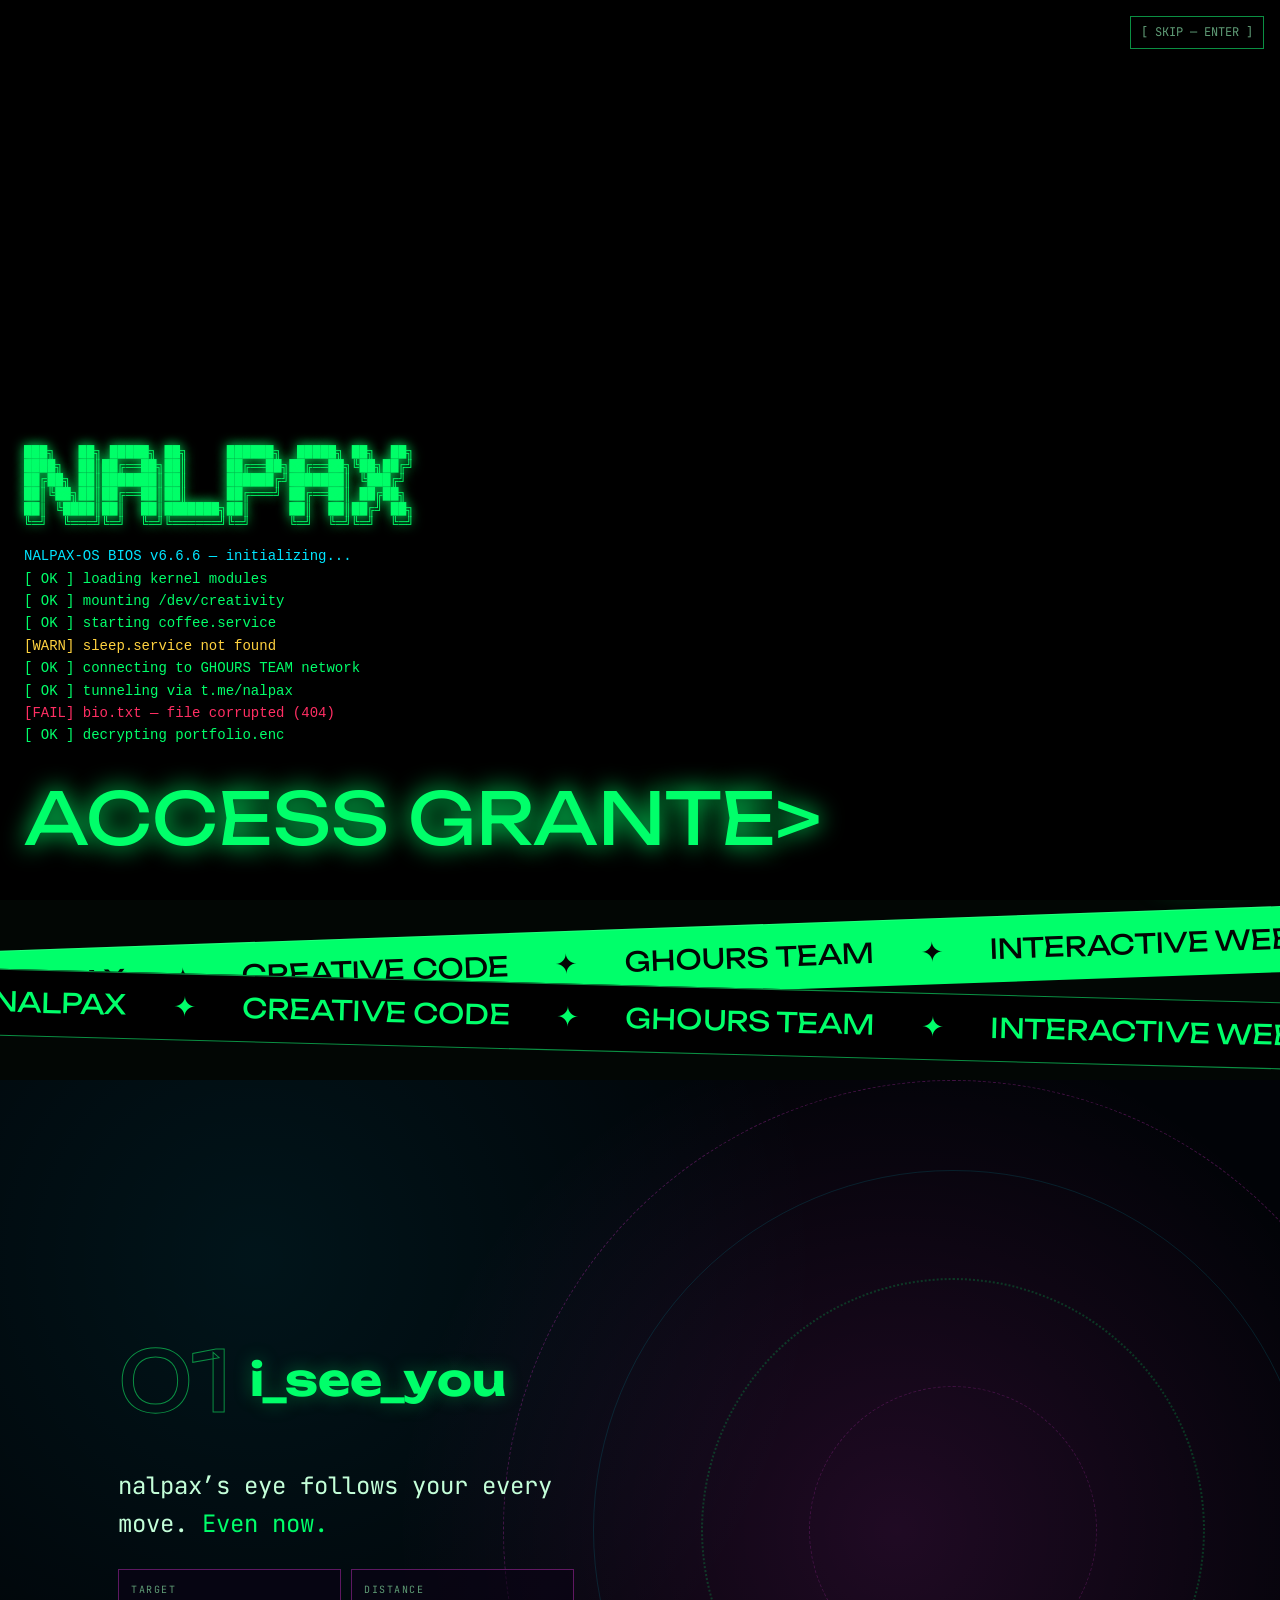
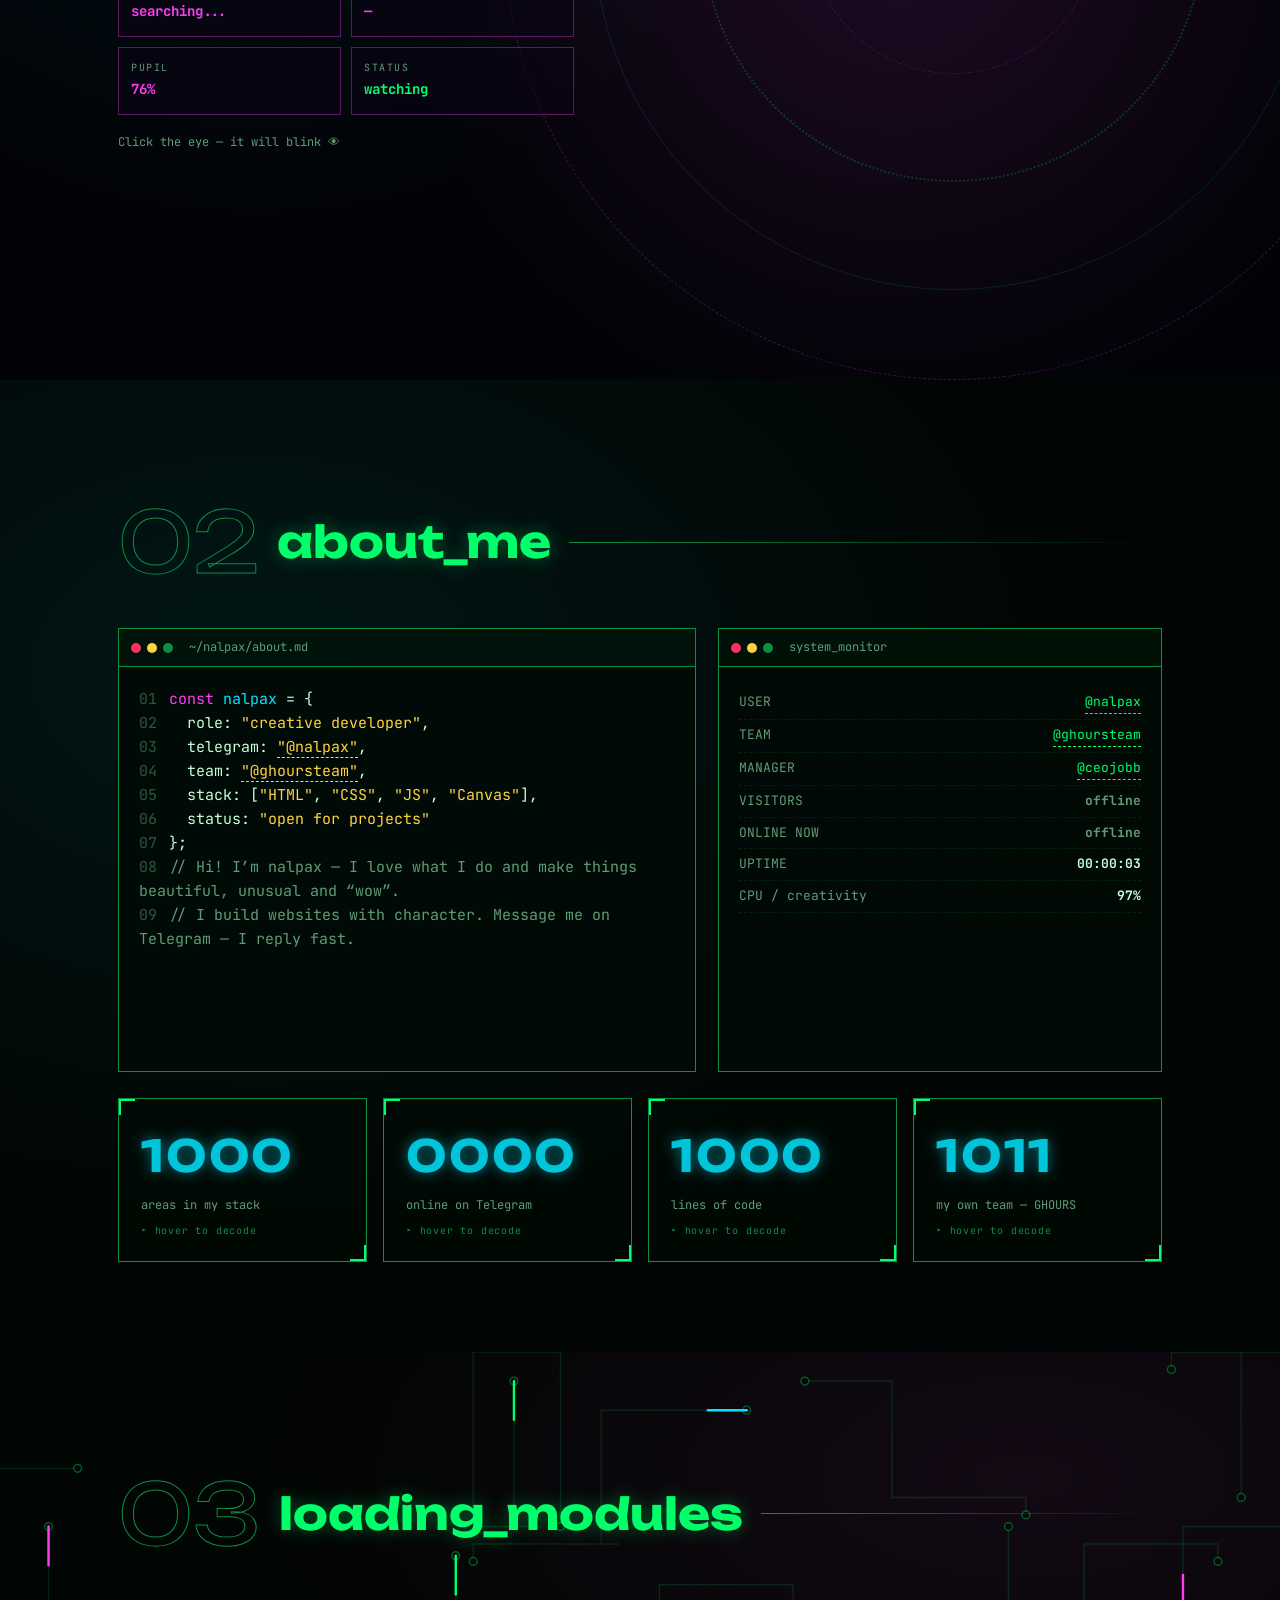
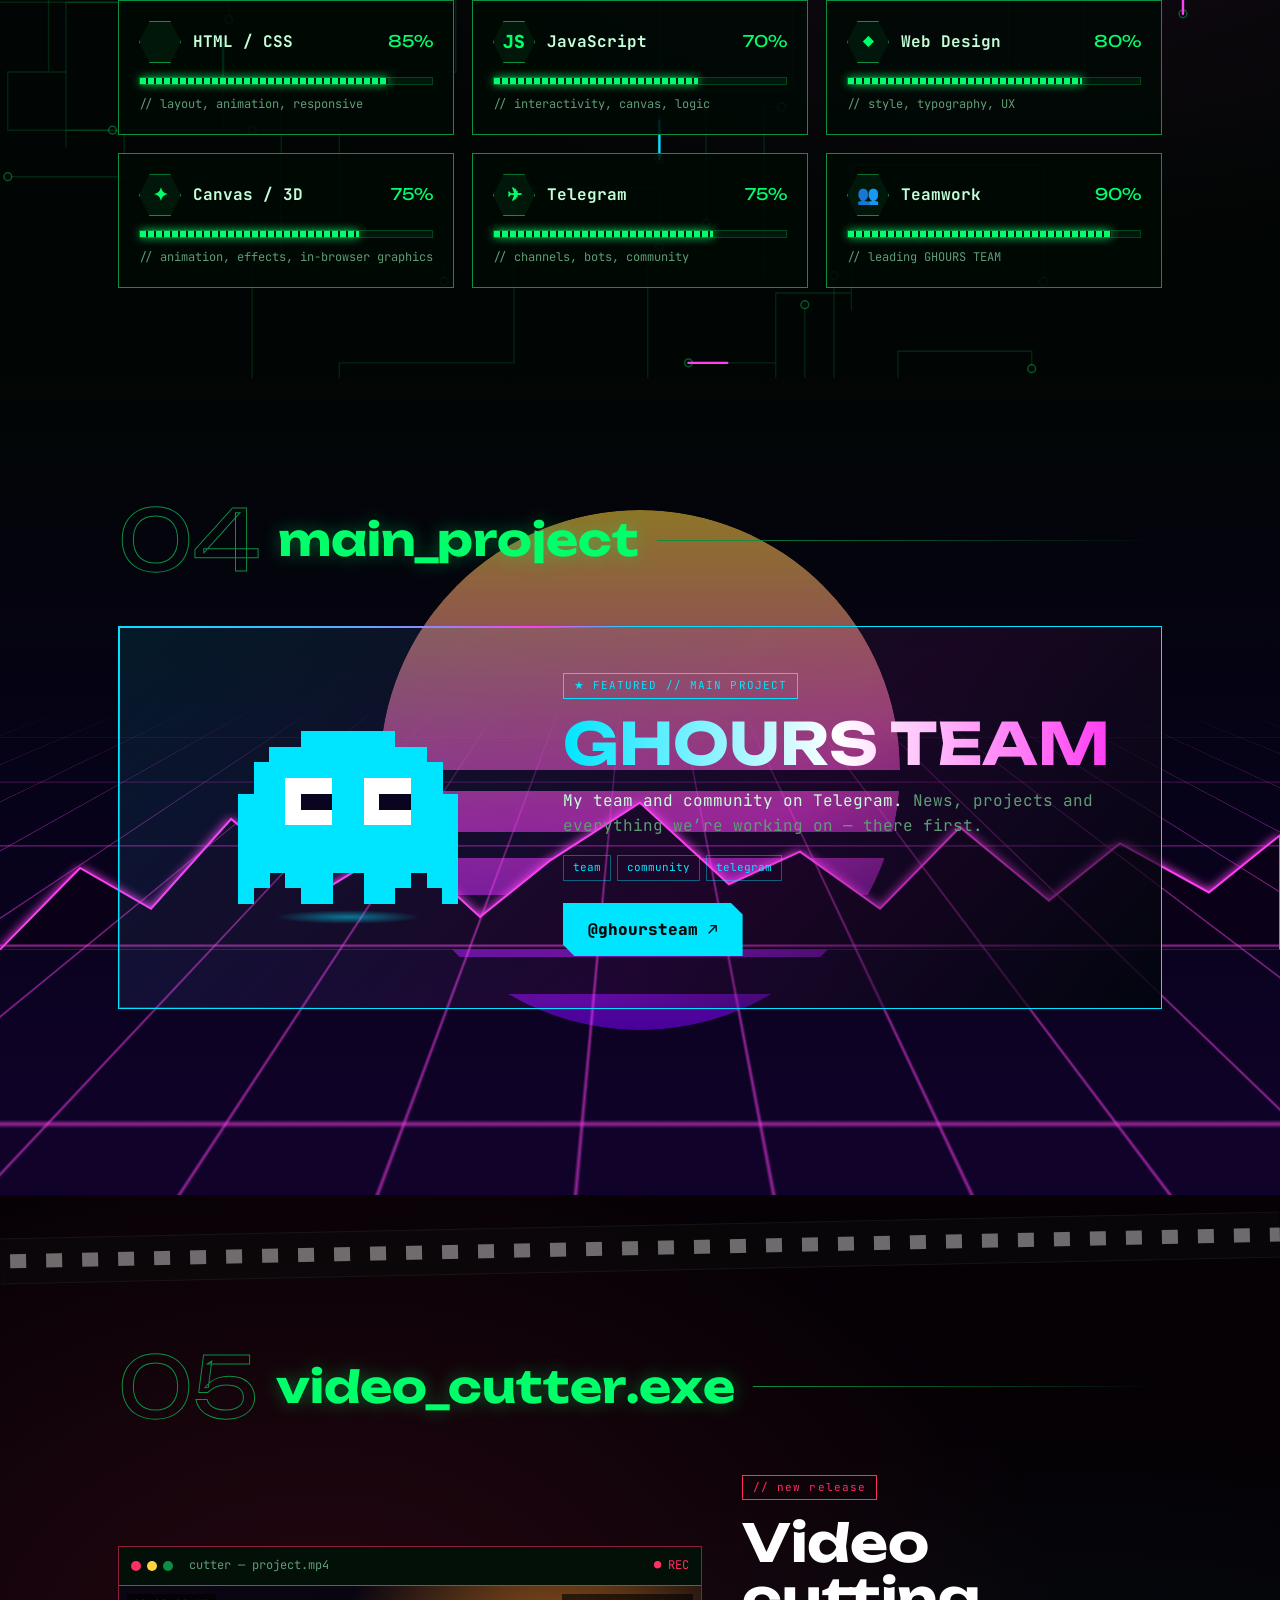
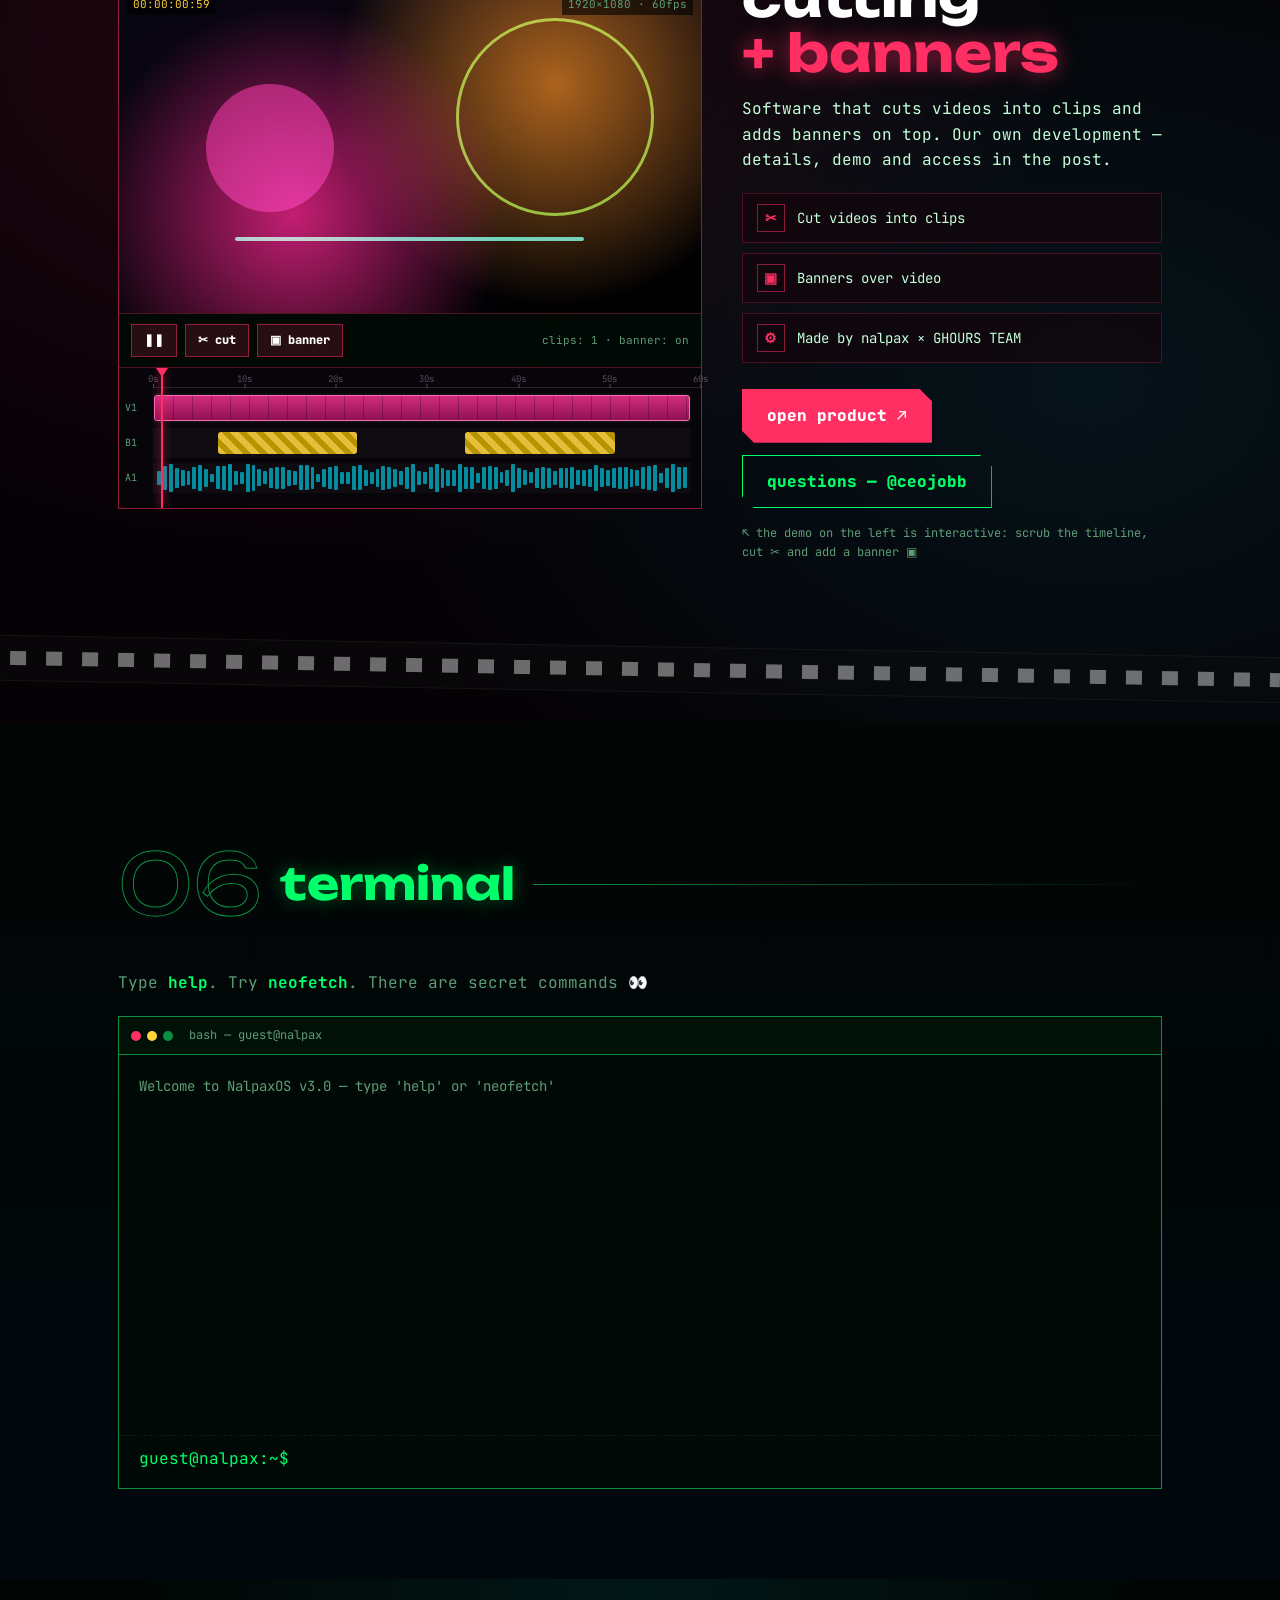
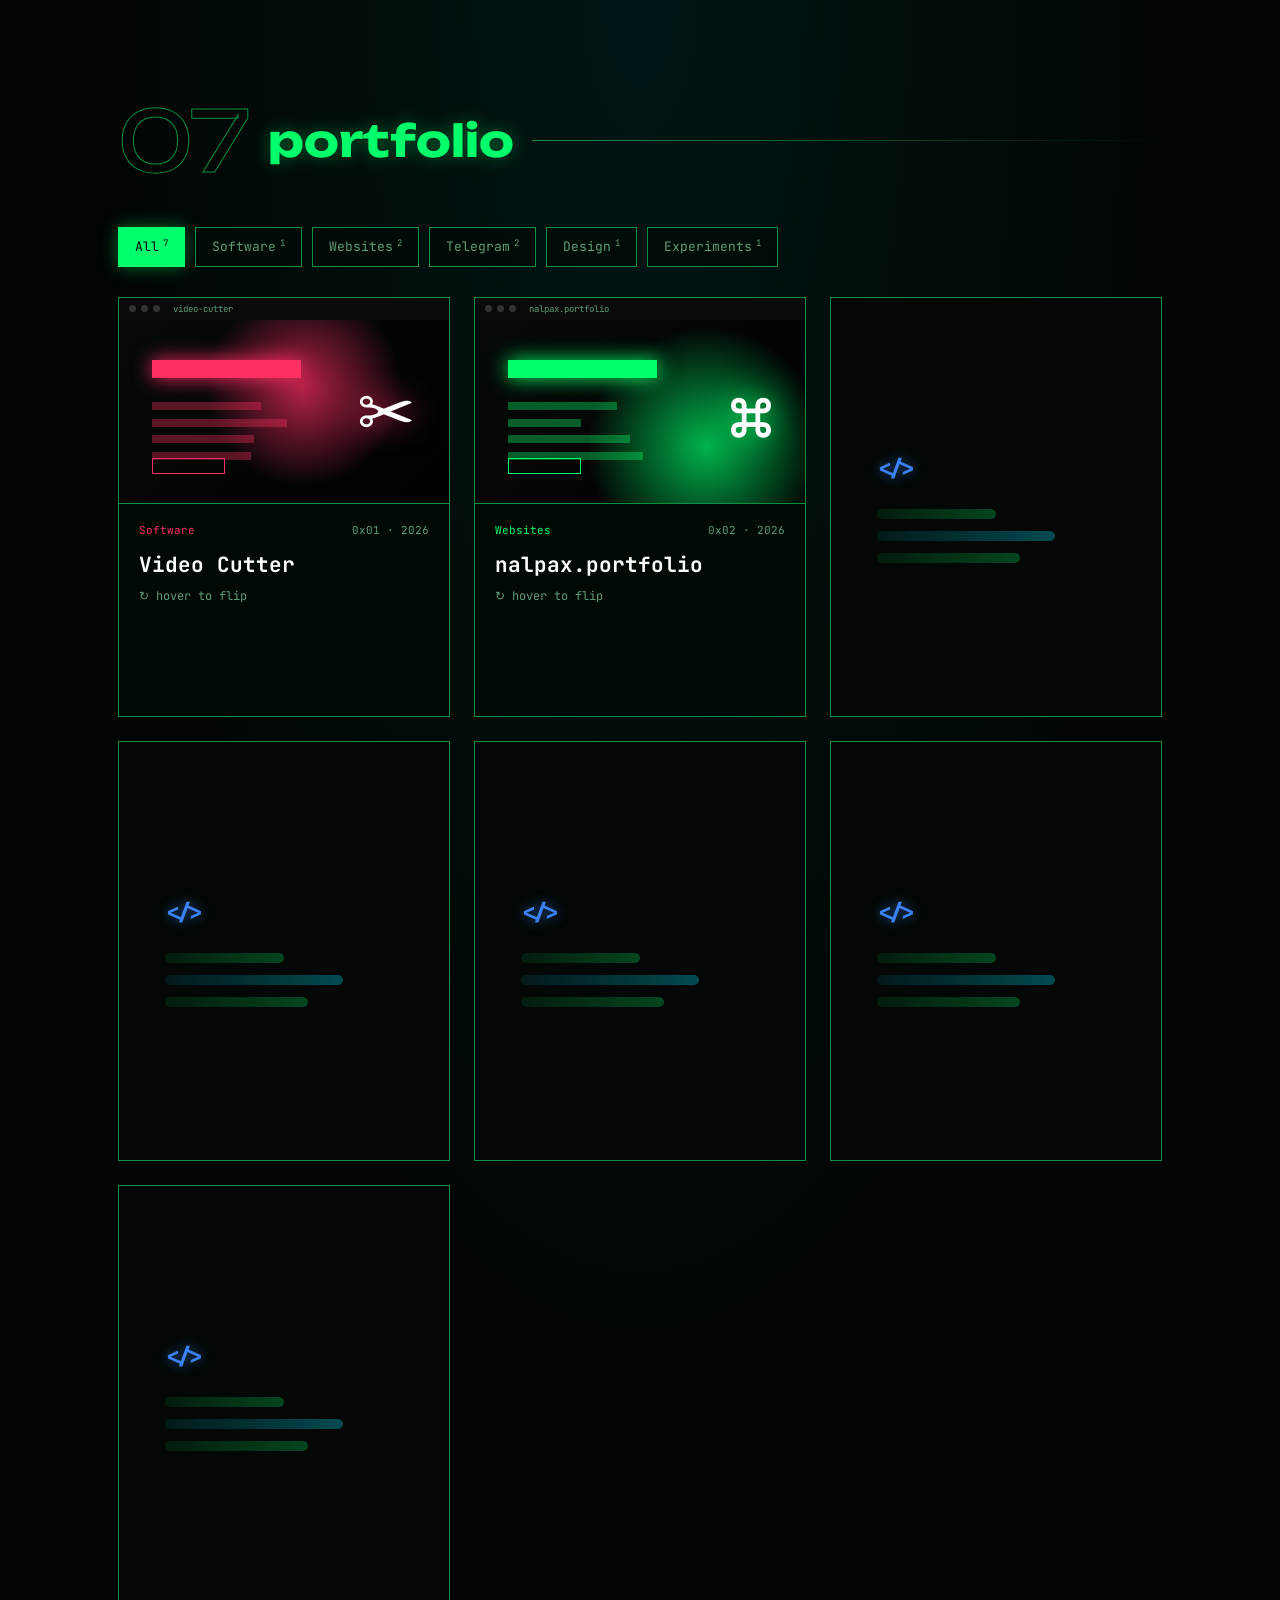
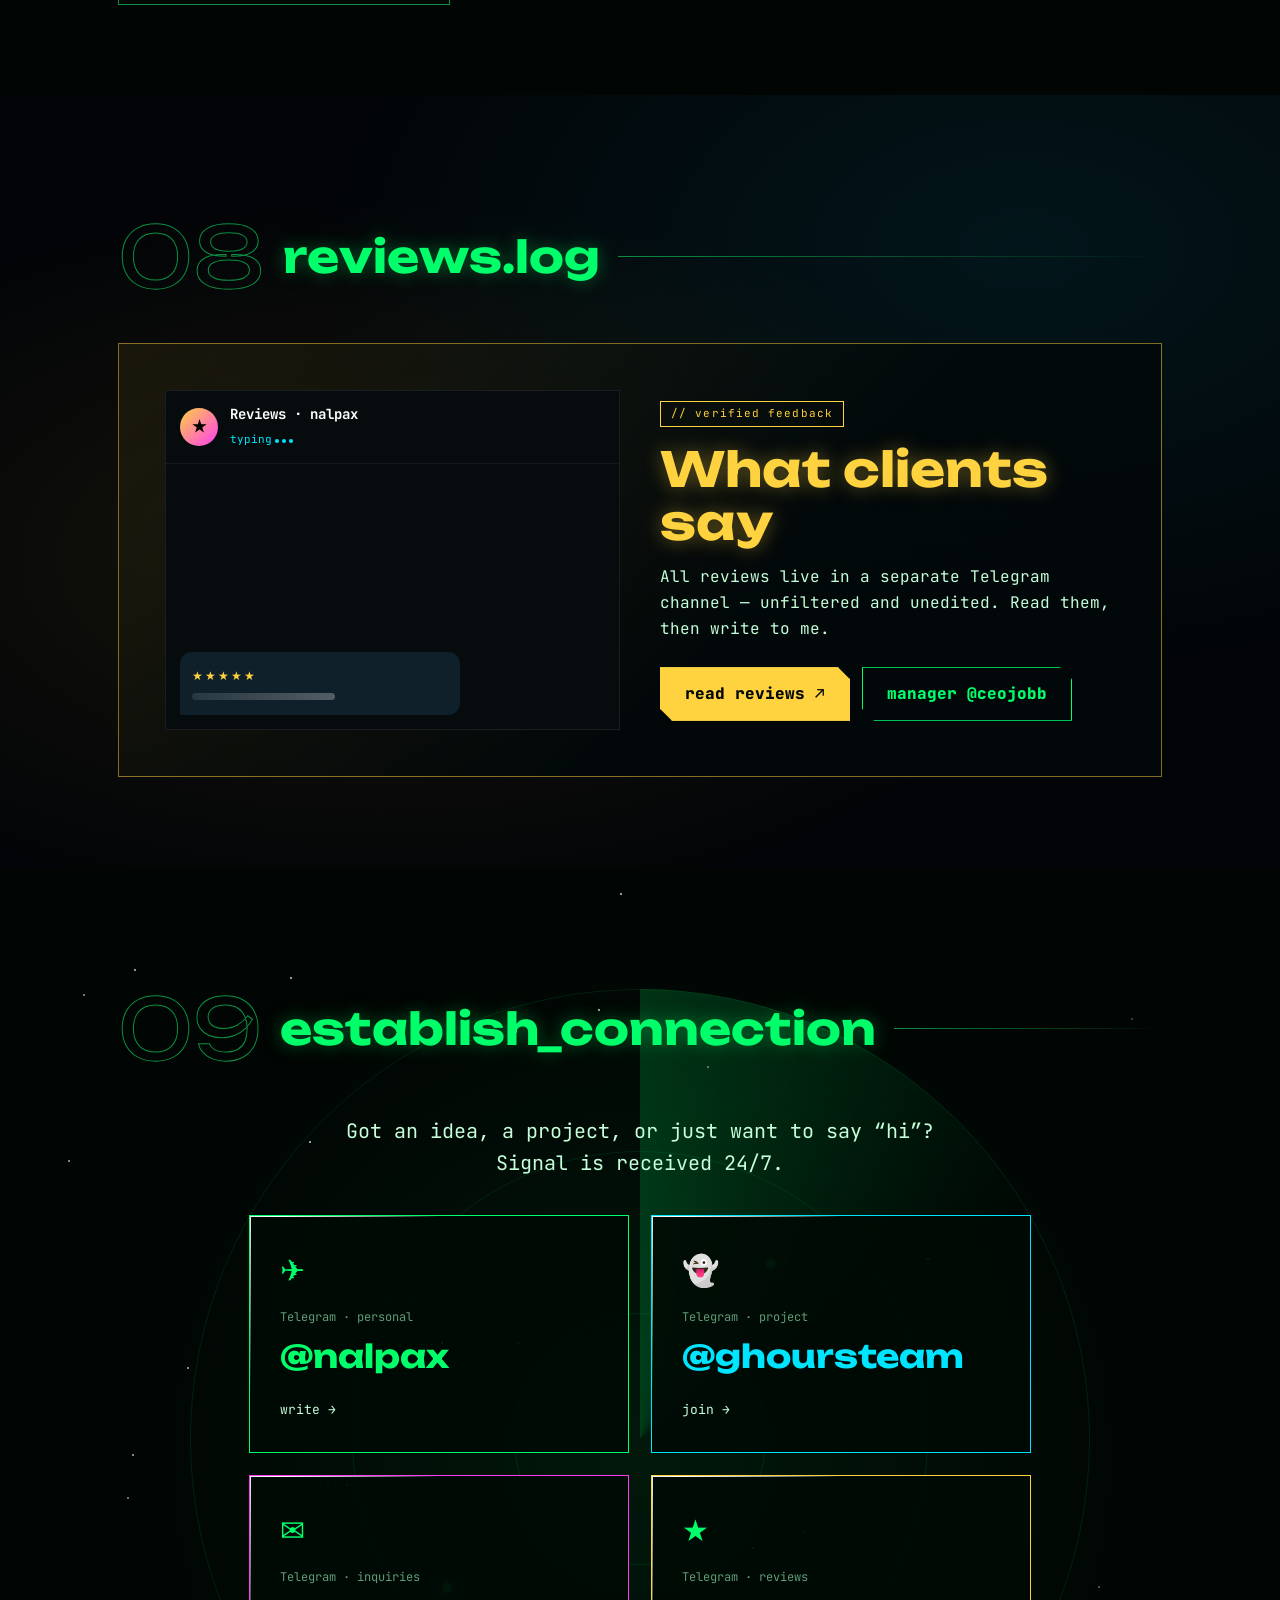
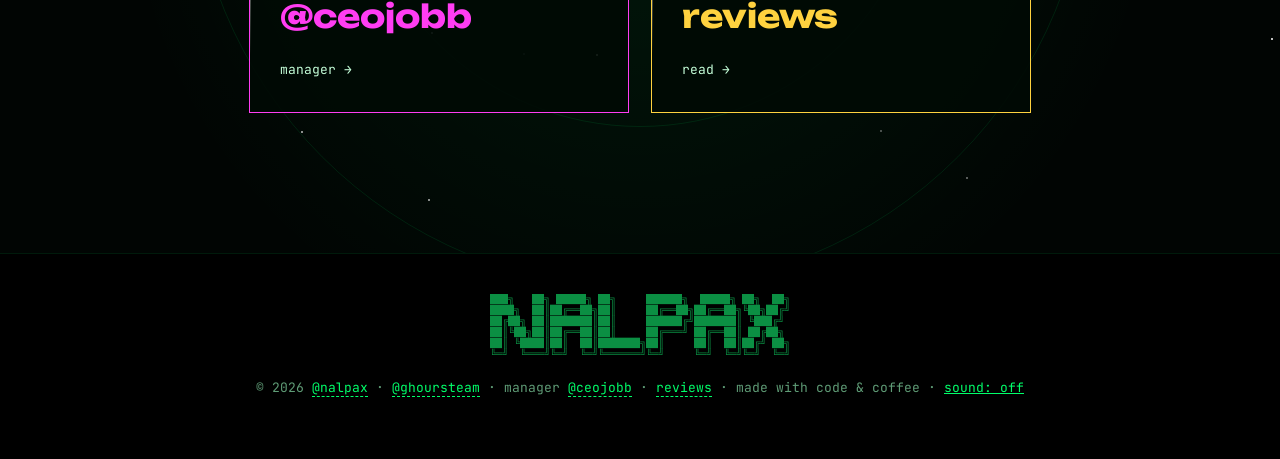
==== commit 33cb374a: "Update site: mobile performance, link preview, visitor counter, sound theme, English version" ====
--- a/index.html
+++ b/index.html
@@ -4,10 +4,28 @@
 <meta charset="utf-8">
 <meta name="viewport" content="width=device-width, initial-scale=1">
 <title>nalpax // portfolio</title>
-<meta name="description" content="nalpax — портфолио в хакерском стиле">
+<meta name="description" content="nalpax — сайты, интерфейсы и цифровые предметы, которыми хочется пользоваться. Основатель GHOURS TEAM.">
+<meta name="theme-color" content="#020604">
+<meta property="og:type" content="website">
+<meta property="og:site_name" content="nalpax">
+<meta property="og:url" content="https://nalpax.github.io/">
+<meta property="og:title" content="NALPAX — creative developer">
+<meta property="og:description" content="Сайты, интерфейсы и цифровые предметы, которыми хочется пользоваться. Основатель GHOURS TEAM · софт для нарезки видео · @nalpax">
+<meta property="og:image" content="https://nalpax.github.io/og.png">
+<meta property="og:image:width" content="1200">
+<meta property="og:image:height" content="630">
+<meta property="og:image:alt" content="NALPAX — неоновый логотип и кибер-глаз на фоне матрицы">
+<meta property="og:locale" content="ru_RU">
+<meta property="og:locale:alternate" content="en_US">
+<meta name="twitter:card" content="summary_large_image">
+<meta name="twitter:title" content="NALPAX — creative developer">
+<meta name="twitter:description" content="Сайты, интерфейсы и цифровые предметы, которыми хочется пользоваться.">
+<meta name="twitter:image" content="https://nalpax.github.io/og.png">
+<link rel="apple-touch-icon" href="icon.png">
 <link rel="preconnect" href="https://fonts.googleapis.com">
 <link href="https://fonts.googleapis.com/css2?family=JetBrains+Mono:wght@400;700;800&family=Unbounded:wght@700;900&display=swap" rel="stylesheet">
-<link rel="icon" id="favicon" href="data:,">
+<script>if(matchMedia("(pointer: coarse)").matches||innerWidth<760||(navigator.hardwareConcurrency||8)<=2)document.documentElement.classList.add("lite")</script>
+<link rel="icon" id="favicon" href="icon.png">
 <link rel="stylesheet" href="style.css">
 </head>
 <body>
@@ -38,7 +56,7 @@
 
 <!-- ===== HUD по углам ===== -->
 <div class="hud hud-tl" aria-hidden="true">X:<span id="hud-x">0000</span> Y:<span id="hud-y">0000</span></div>
-<div class="hud hud-bl" aria-hidden="true"><i class="dot"></i> SECURE CONNECTION · <span id="hud-sector">SECTOR 01</span></div>
+<div class="hud hud-bl" aria-hidden="true"><i class="dot"></i> SECURE CONNECTION · <span id="hud-sector">SECTOR 01</span> · <span id="hud-online">— online</span></div>
 <div class="hud hud-br" aria-hidden="true"><span id="hud-time">00:00:00</span> · UTC</div>
 
 <!-- ===== Вступление ===== -->
@@ -62,6 +80,8 @@
     <a href="#contact" data-n="09" data-label="contact">contact</a>
   </div>
   <div class="nav-tools">
+    <button type="button" class="nav-tool" id="sound-nav" data-cursor="SOUND" aria-label="Звуковая тема" aria-pressed="false">♪</button>
+    <button type="button" class="nav-tool" id="lang-btn" data-cursor="LANG" aria-label="Язык / Language">EN</button>
     <button type="button" class="nav-tool" id="palette-btn" data-cursor="⌘K" aria-label="Командная палитра"><kbd>⌘K</kbd></button>
     <button type="button" class="nav-tool" id="dev-btn" data-cursor="DEV" aria-label="Режим разработчика" aria-pressed="false">&lt;/&gt;</button>
     <a class="nav-cta" href="https://t.me/nalpax" data-cursor="TG">@nalpax</a>
@@ -81,7 +101,7 @@
       </h1>
       <p class="hero-hint" id="hero-hint">[ наведи курсор, чтобы восстановить файл ]</p>
       <p class="role">&gt; <span id="typed"></span><span class="cursor-blink">█</span></p>
-      <p class="hero-sub">Создаю сайты, интерфейсы и цифровые штуки, которые хочется трогать. Основатель <a href="https://t.me/ghoursteam" class="tg-inline">GHOURS TEAM</a>. Пиши: <a href="https://t.me/nalpax" class="tg-inline">@nalpax</a>. По вопросам — менеджер <a href="https://t.me/ceojobb" class="tg-inline">@ceojobb</a>. <a href="https://t.me/+IaY9WUZKbF03YzFi" class="tg-inline" data-warp="отзывы">Отзывы →</a></p>
+      <p class="hero-sub">Создаю сайты, интерфейсы и цифровые предметы, которыми хочется пользоваться. Основатель <a href="https://t.me/ghoursteam" class="tg-inline">GHOURS TEAM</a>. Пиши: <a href="https://t.me/nalpax" class="tg-inline">@nalpax</a>. По вопросам — менеджер <a href="https://t.me/ceojobb" class="tg-inline">@ceojobb</a>. <a href="https://t.me/+IaY9WUZKbF03YzFi" class="tg-inline" data-warp="отзывы">Отзывы →</a></p>
       <div class="hero-actions">
         <a href="#portfolio" class="btn" data-cursor="GO">./portfolio.sh</a>
         <a href="https://t.me/nalpax" class="btn btn-ghost" data-cursor="TG">связаться ↗</a>
@@ -148,6 +168,8 @@
             <div class="mon-row"><span>USER</span><a class="accent tg-inline" href="https://t.me/nalpax">@nalpax</a></div>
             <div class="mon-row"><span>TEAM</span><a class="accent tg-inline" href="https://t.me/ghoursteam">@ghoursteam</a></div>
             <div class="mon-row"><span>MANAGER</span><a class="accent tg-inline" href="https://t.me/ceojobb">@ceojobb</a></div>
+            <div class="mon-row"><span>VISITORS</span><b id="stat-visits" class="mon-live">scanning…</b></div>
+            <div class="mon-row"><span>ONLINE NOW</span><b id="stat-online" class="mon-live"><i class="dot"></i> scanning…</b></div>
             <div class="mon-row"><span>UPTIME</span><b id="uptime">00:00:00</b></div>
             <div class="mon-row"><span>CPU / creativity</span><b id="cpu-val">97%</b></div>
             <div class="bars" id="cpu-bars"></div>
--- a/style.css
+++ b/style.css
@@ -870,3 +870,33 @@
 .ed-tools { flex-wrap: wrap; }
 .ed-tools button { white-space: nowrap; }
 @media (max-width: 640px) { .ed-info { width: 100%; margin-left: 0; } }
+
+/* ================= Лёгкий режим (телефоны и слабые устройства) ================= */
+.lite .aurora, .lite .noise, .lite #shapes { display: none; }
+.lite .crt { animation: none; opacity: .7; }
+.lite *, .lite *::before, .lite *::after { backdrop-filter: none !important; -webkit-backdrop-filter: none !important; }
+.lite .bg-circuit .pulse { filter: none; }
+.lite .synth-sun { filter: none; }
+.lite #ghost { filter: none; }
+.lite .window, .lite .featured, .lite .editor, .lite .reviews-card { box-shadow: none; }
+.lite .work:hover .work-face { box-shadow: none; }
+.lite .stars i { animation: none; }
+.lite .hero-title { text-shadow: 0 0 18px rgba(0,255,106,.45); }
+.lite .hero-title.is-error { text-shadow: 0 0 18px rgba(255,46,99,.5); animation: none; }
+.lite .ed-scene i { filter: none; }
+.lite .wp-art { animation: none; }
+.lite .film { animation-duration: 4s; }
+.lite .nav { background: rgba(2,6,4,.97); }
+.lite .eye-rings i { animation: none; }
+.lite .radar .sweep { animation-duration: 6s; }
+.mon-live { color: var(--cyan); }
+.mon-live .dot { display: inline-block; width: 7px; height: 7px; border-radius: 50%; background: var(--green); box-shadow: 0 0 8px var(--green); animation: pulse 1.6s infinite; margin-right: 4px; }
+.mon-live.off { color: var(--muted); }
+/* в такт музыке */
+.logo-box, .mascot svg { transition: transform .12s ease-out; }
+body.beat .logo-box { transform: scale(1.18); }
+body.beat .mascot svg { transform: translateY(-3px) scale(1.03); }
+body.beat .hud .dot { box-shadow: 0 0 16px var(--green), 0 0 4px #fff; }
+/* глитч при смене языка */
+body.lang-switch main, body.lang-switch .nav { animation: langOut .38s steps(4) forwards; }
+@keyframes langOut { 30% { transform: translateX(-10px); filter: hue-rotate(90deg); } 60% { transform: translateX(10px) skewX(8deg); } 100% { opacity: 0; filter: blur(4px); } }
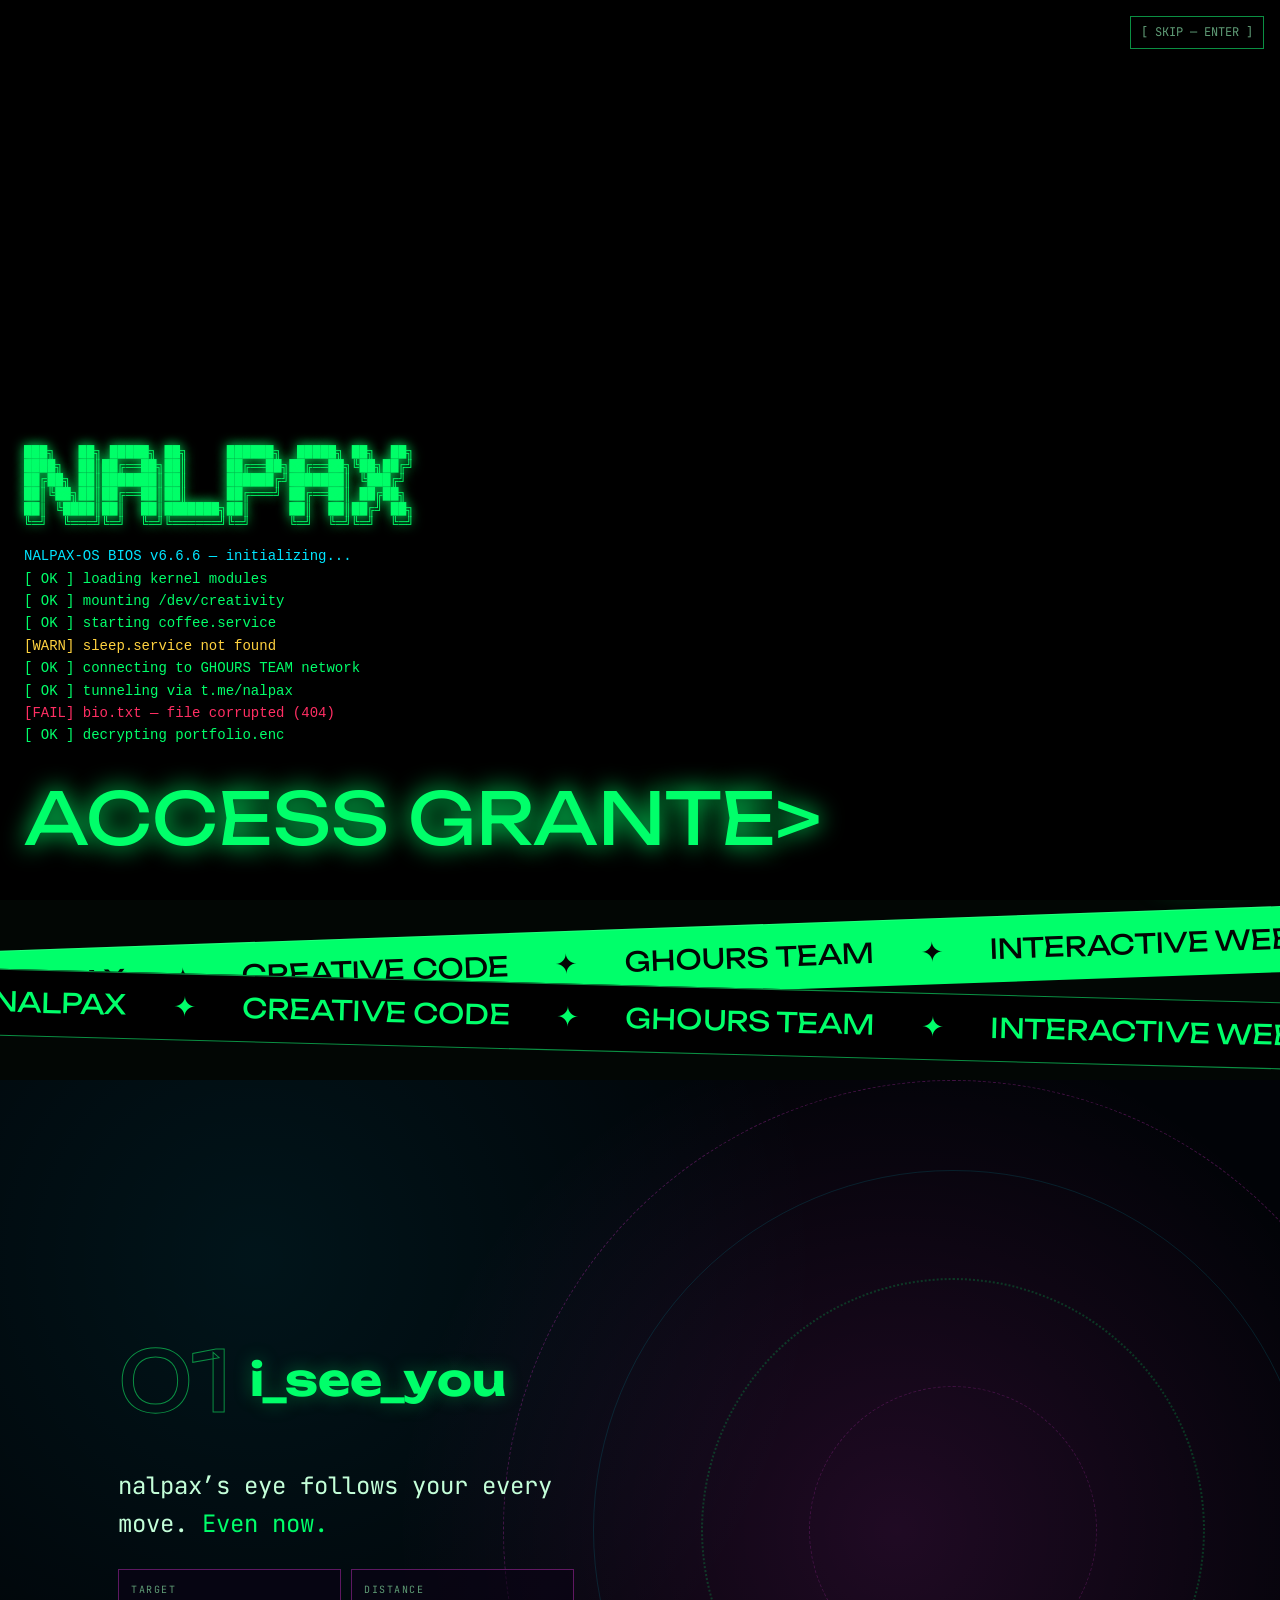
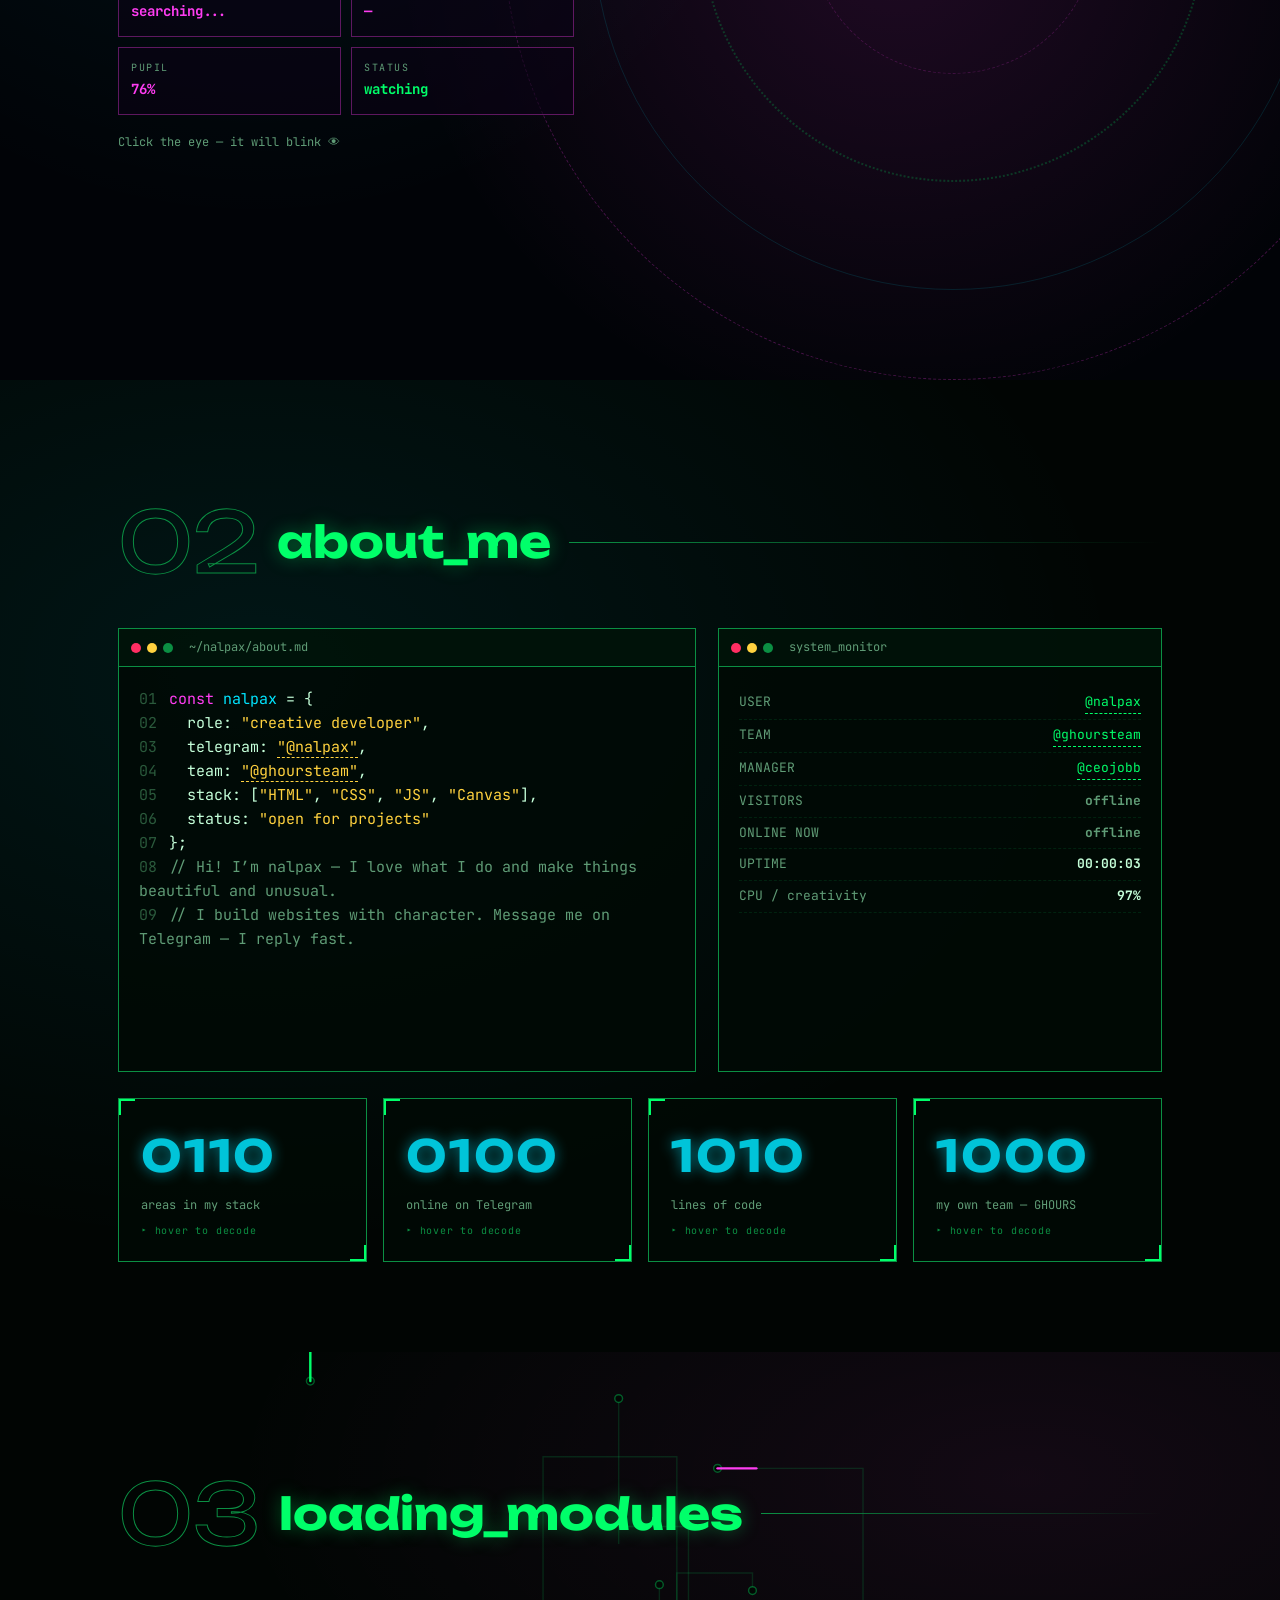
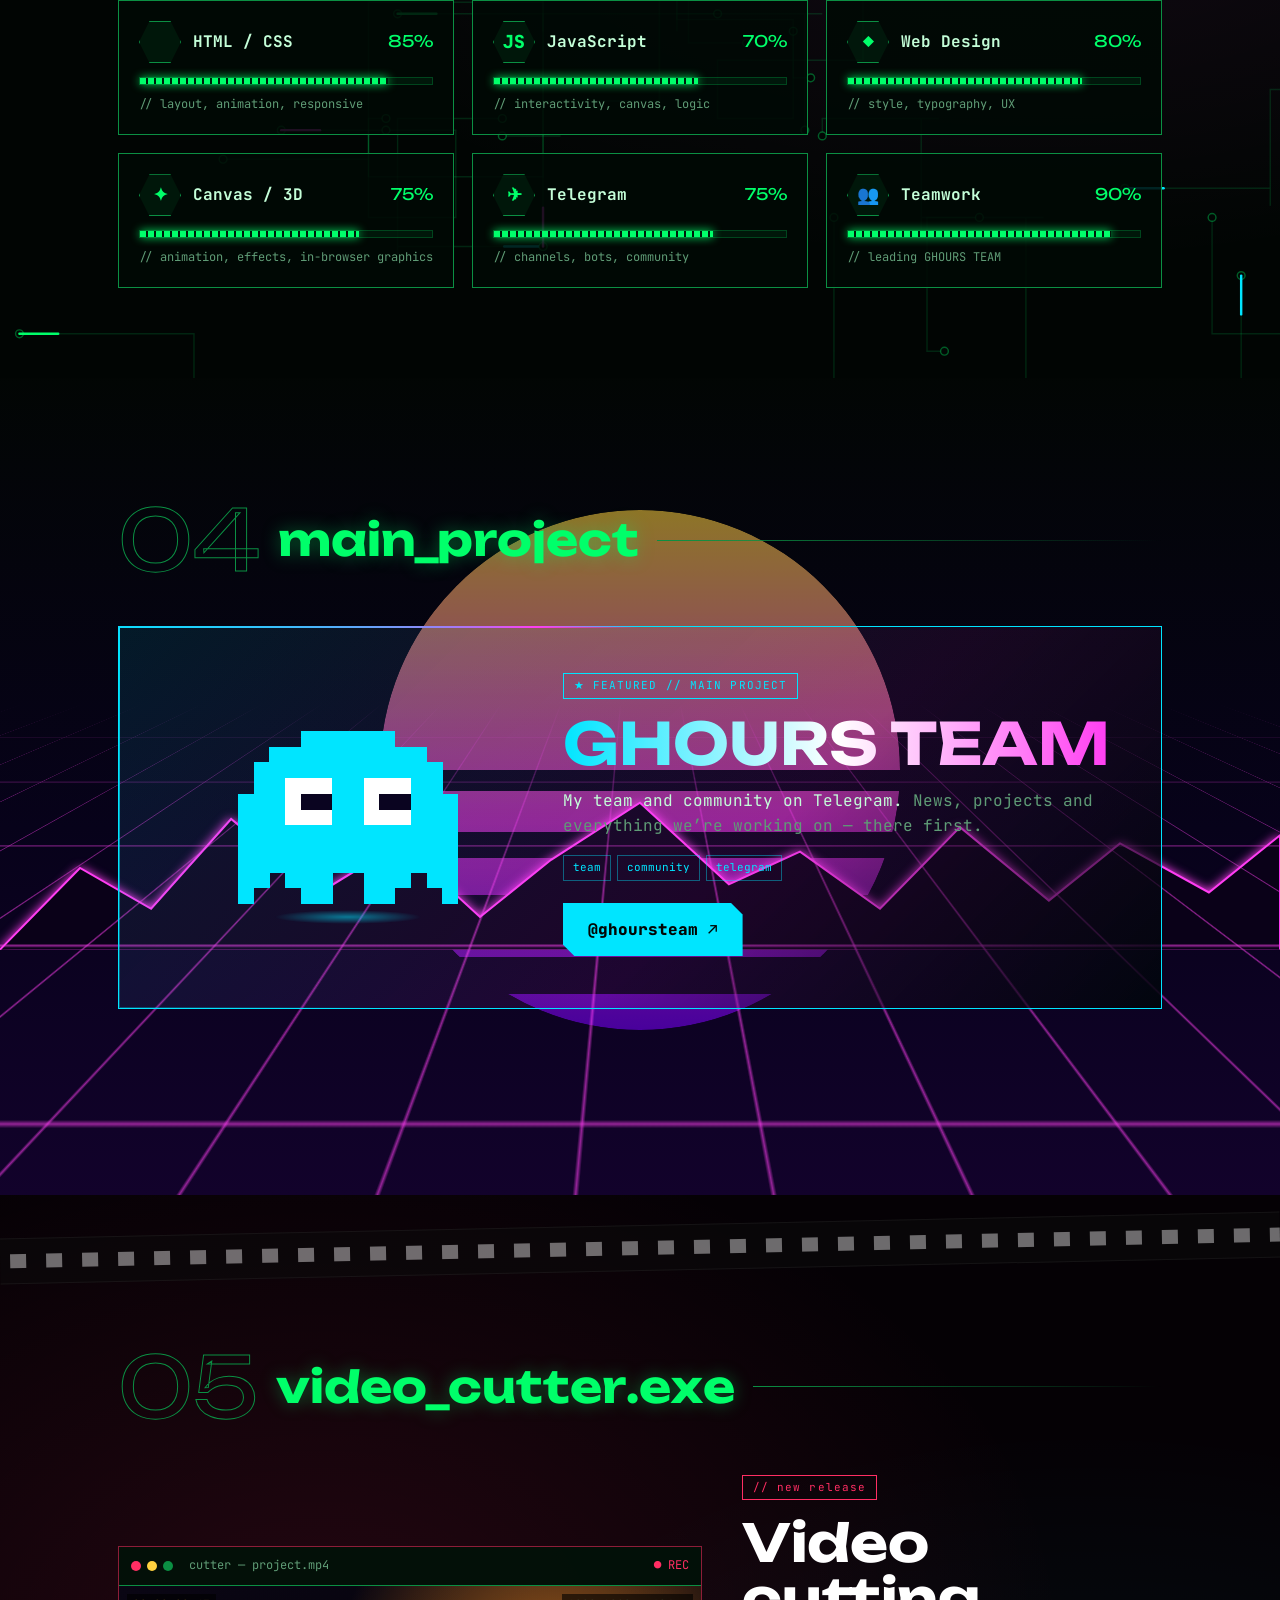
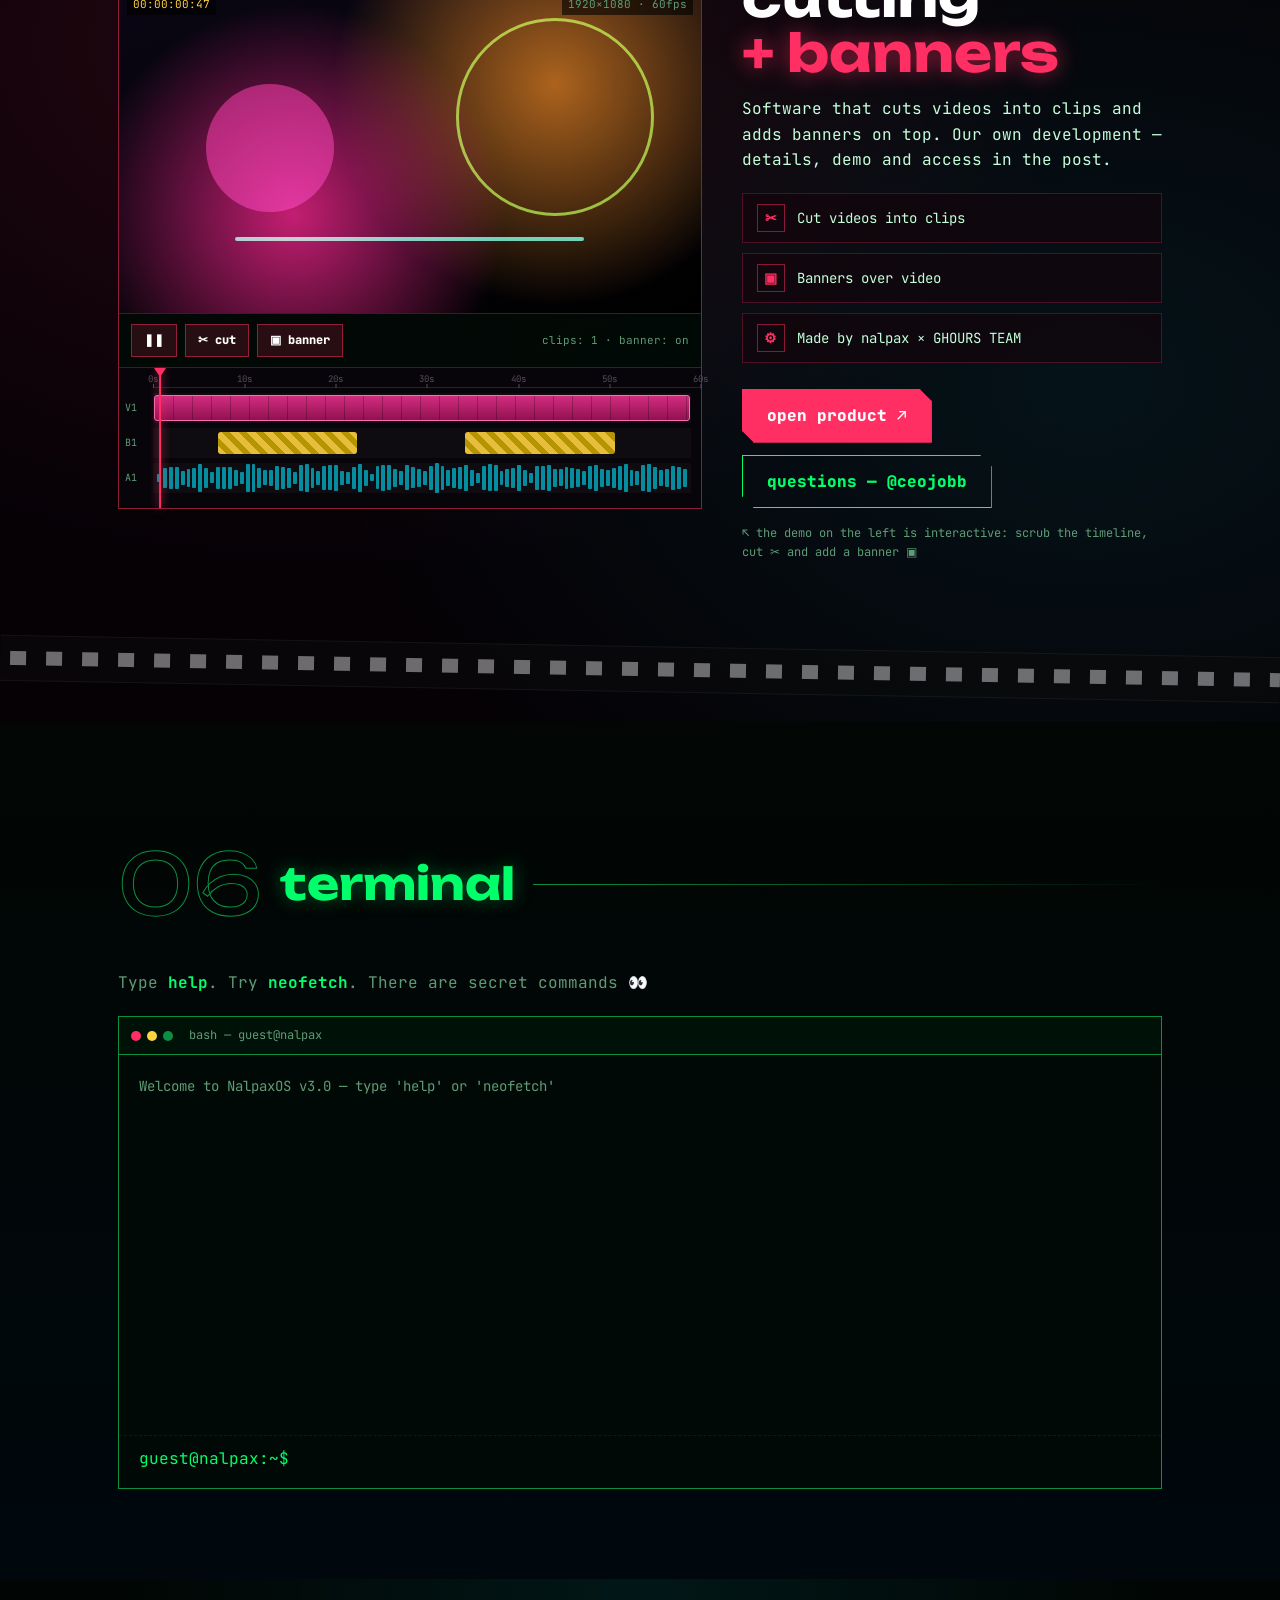
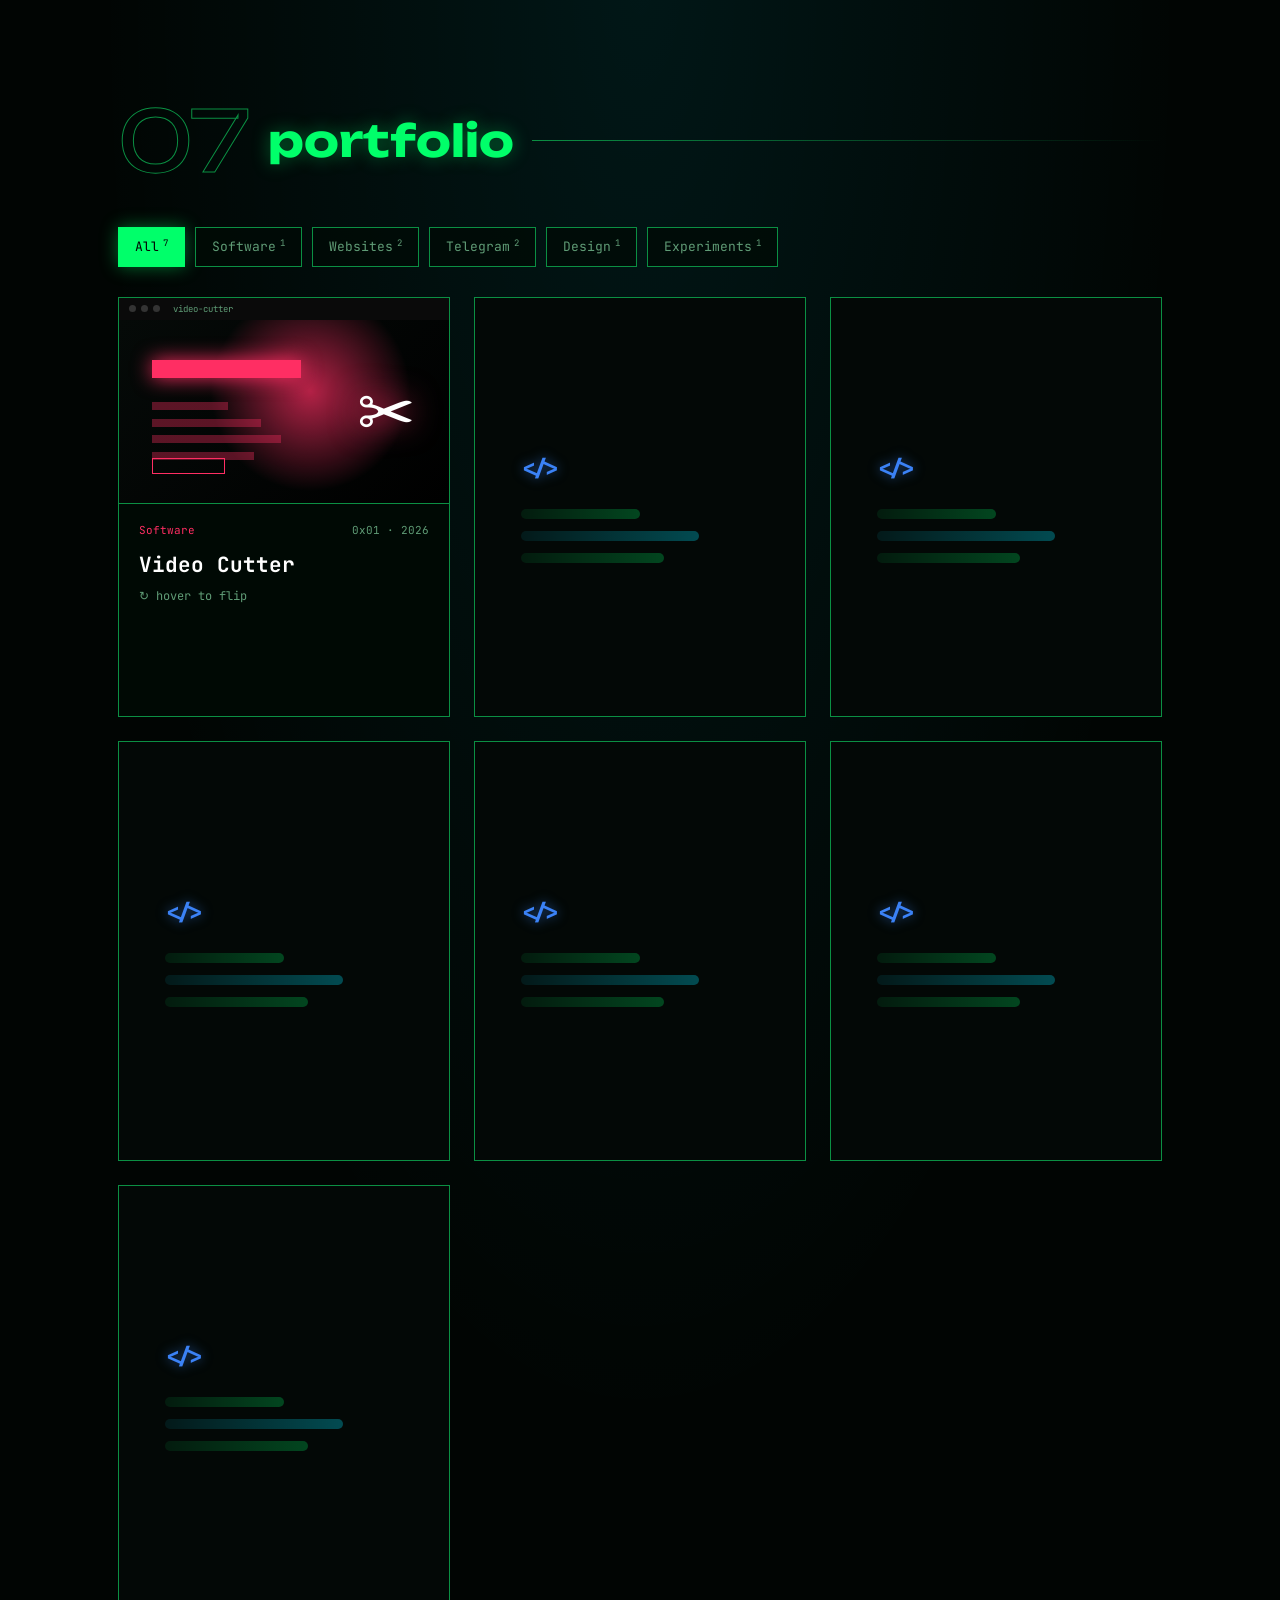
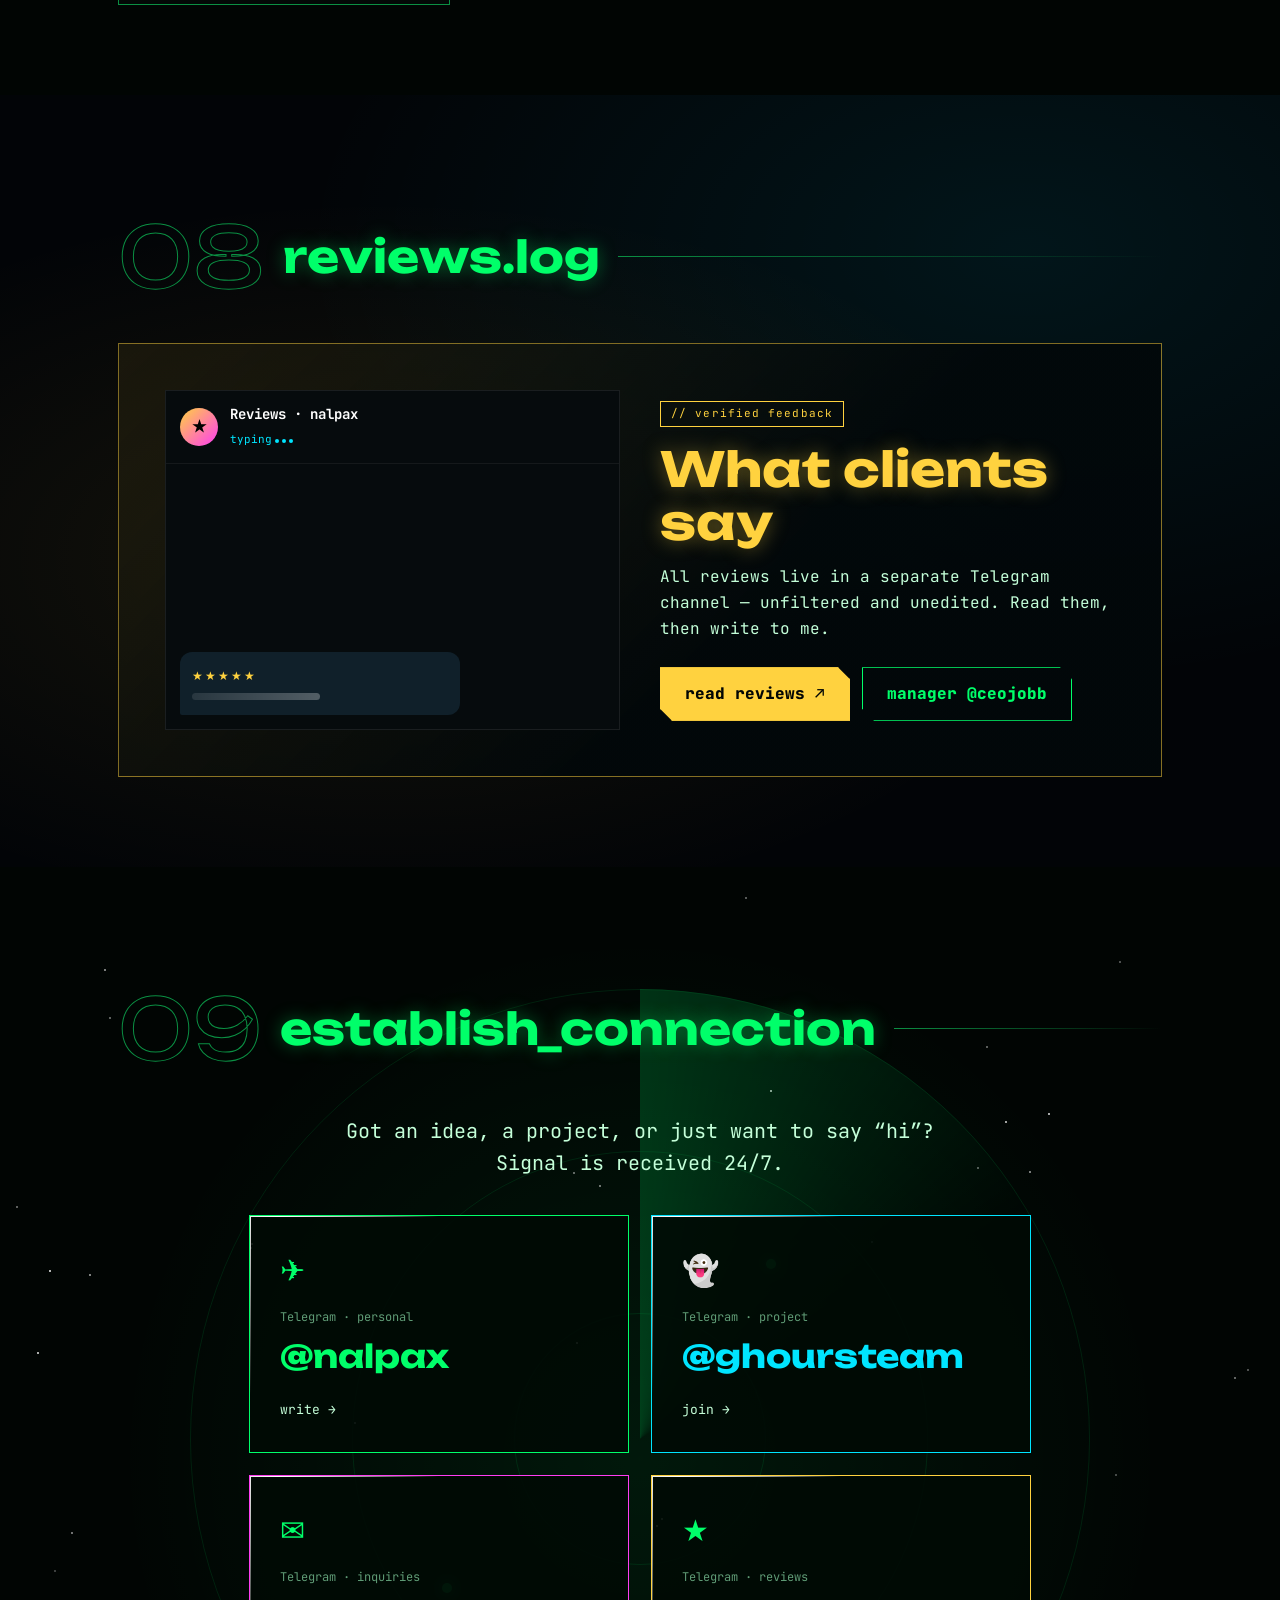
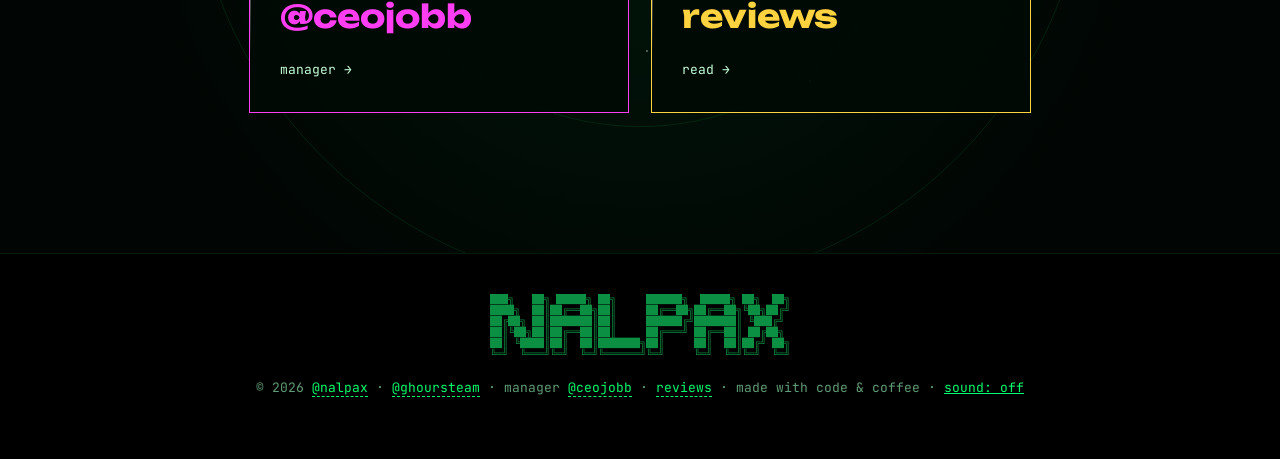
==== commit 1d134d12: "Update site: mobile layout fixes" ====
--- a/index.html
+++ b/index.html
@@ -158,7 +158,7 @@
             <p><span class="ln">05</span>&nbsp;&nbsp;stack: [<span class="str">"HTML"</span>, <span class="str">"CSS"</span>, <span class="str">"JS"</span>, <span class="str">"Canvas"</span>],</p>
             <p><span class="ln">06</span>&nbsp;&nbsp;status: <span class="str">"открыт к проектам"</span></p>
             <p><span class="ln">07</span>};</p>
-            <p class="comment"><span class="ln">08</span>// Привет! Я nalpax — люблю своё дело и делаю красиво, необычно и чтобы «вау».</p>
+            <p class="comment"><span class="ln">08</span>// Привет! Я nalpax — люблю своё дело и делаю красиво и необычно.</p>
             <p class="comment"><span class="ln">09</span>// Делаю сайты с характером. Пиши в Telegram — отвечаю быстро.</p>
           </div>
         </div>
--- a/style.css
+++ b/style.css
@@ -900,3 +900,23 @@
 /* глитч при смене языка */
 body.lang-switch main, body.lang-switch .nav { animation: langOut .38s steps(4) forwards; }
 @keyframes langOut { 30% { transform: translateX(-10px); filter: hue-rotate(90deg); } 60% { transform: translateX(10px) skewX(8deg); } 100% { opacity: 0; filter: blur(4px); } }
+
+/* ================= Телефон: ничего не вылезает за экран ================= */
+/* элементы сетки не растягиваются шире колонки из-за длинных строк */
+.about-grid > *, .product > *, .eye-layout > *, .reviews-card > *, .featured > *, .contacts > * { min-width: 0; }
+@media (max-width: 640px) {
+  .about-body p { white-space: normal; overflow-wrap: anywhere; text-overflow: clip; }
+  .about-body .ln { width: 24px; }
+  .mon-row { flex-wrap: wrap; }
+  .mon-row > :last-child { margin-left: auto; overflow-wrap: anywhere; }
+  .hexdump { font-size: 9px; }
+  .window-body { padding: 16px; }
+}
+@media (max-width: 380px) {
+  .logo { font-size: 0; gap: 0; }
+  .logo-box { font-size: 16px; }
+  .nav { gap: 8px; padding-inline: 12px; }
+  .nav-tools { gap: 6px; }
+  .nav-tool { height: 32px; min-width: 32px; }
+  .nav-cta { padding: 6px 8px; font-size: 12px; }
+}
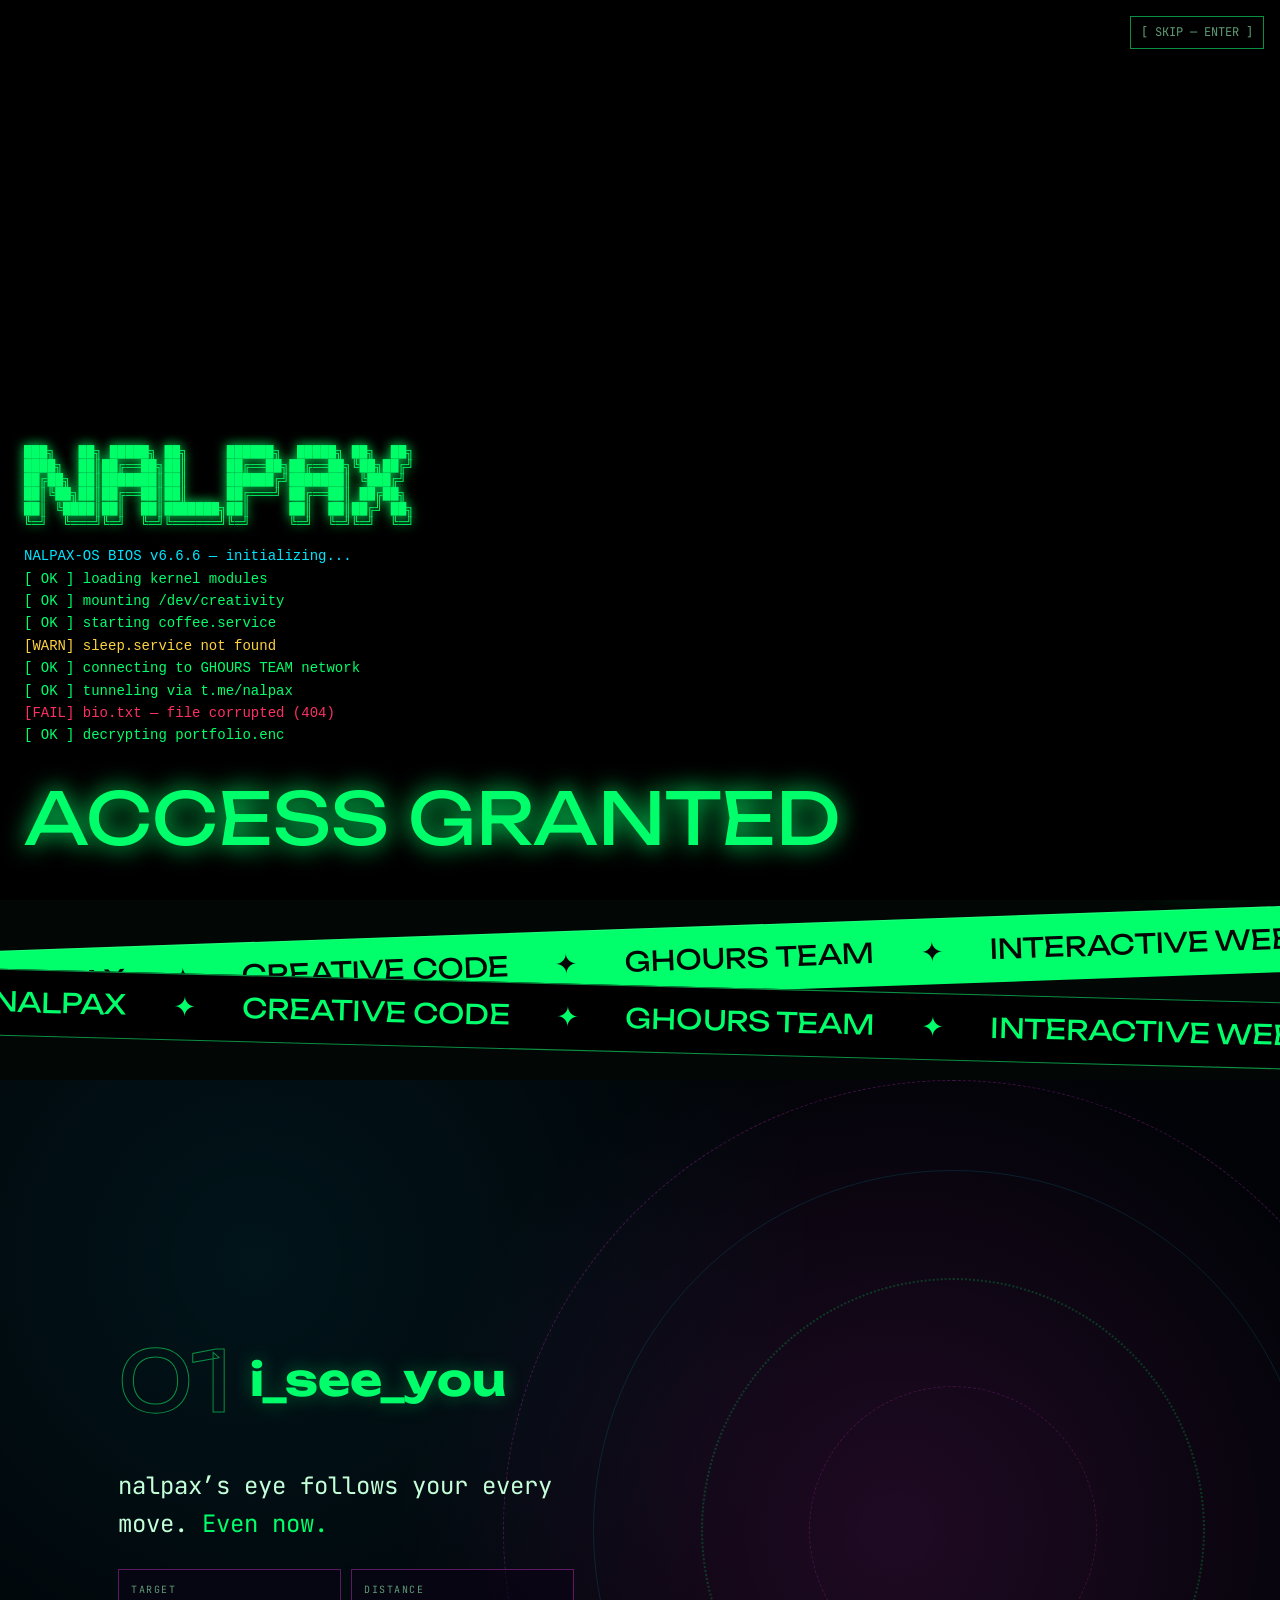
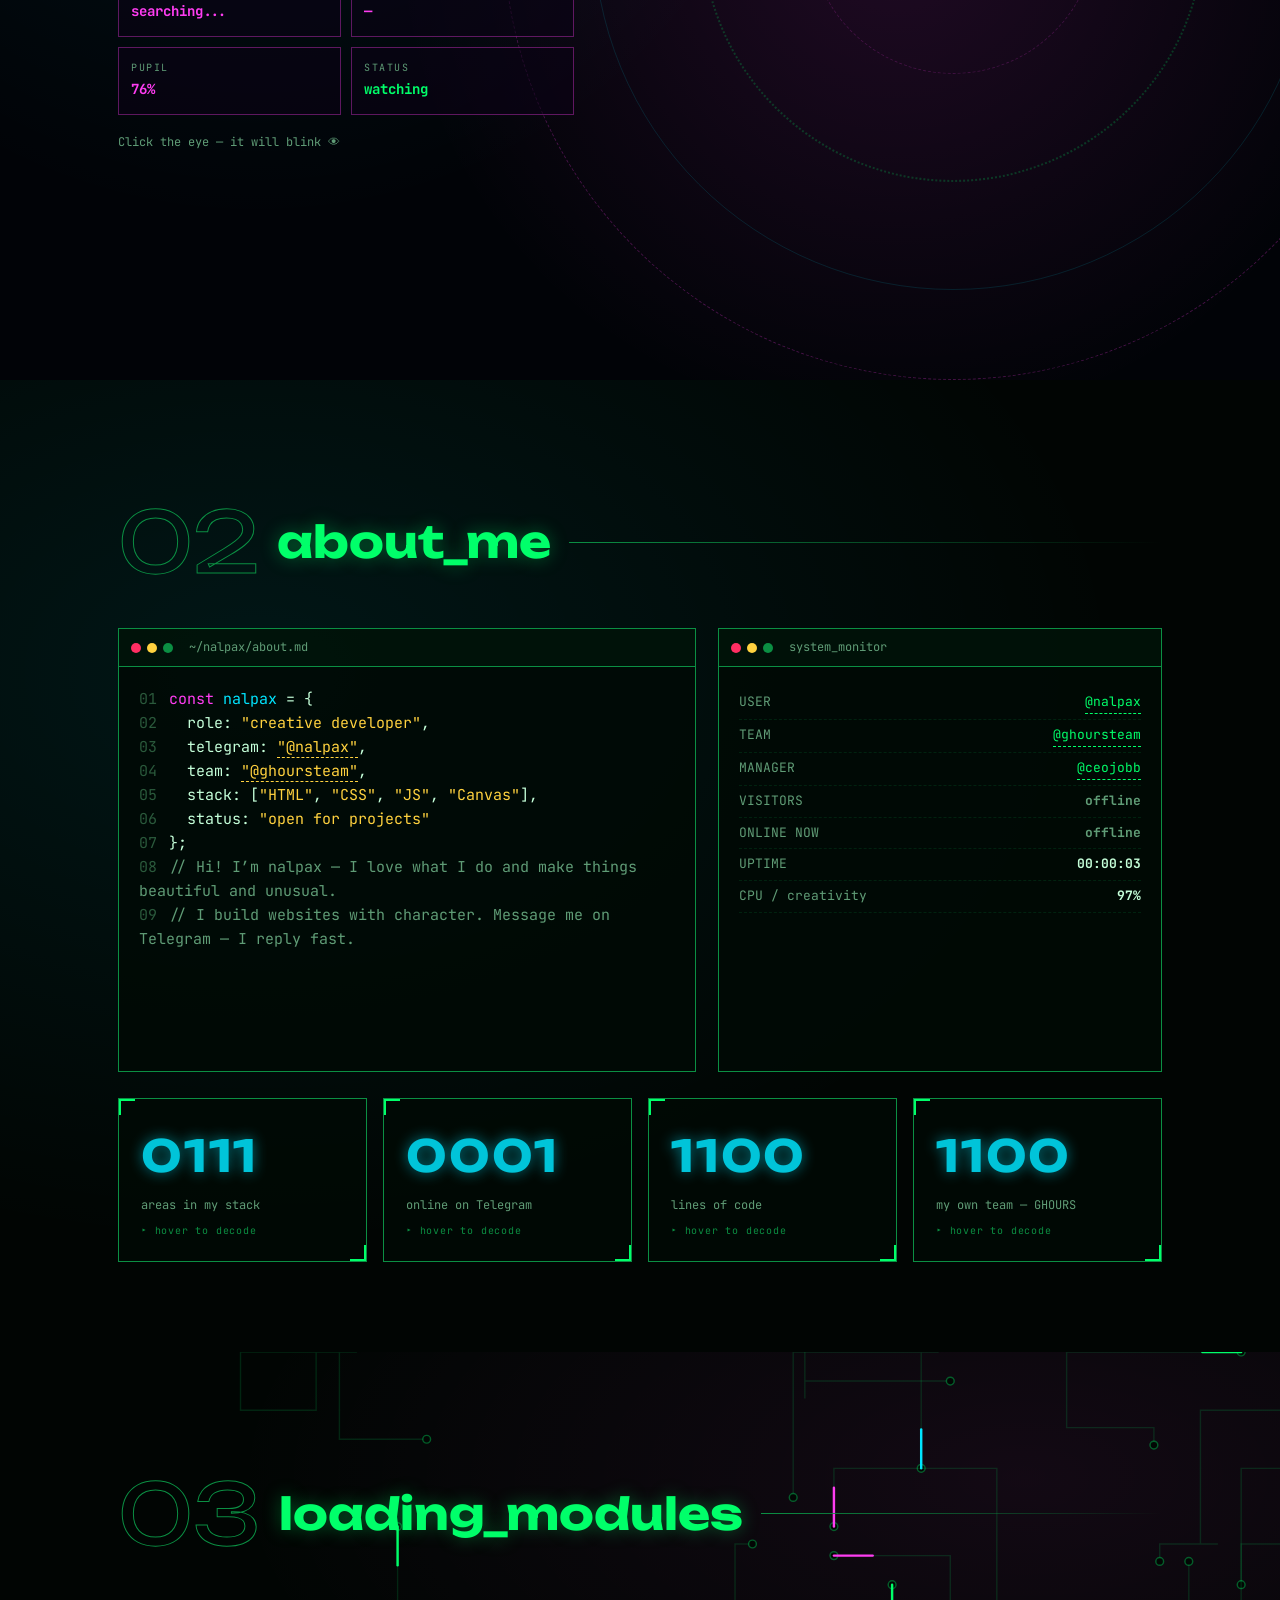
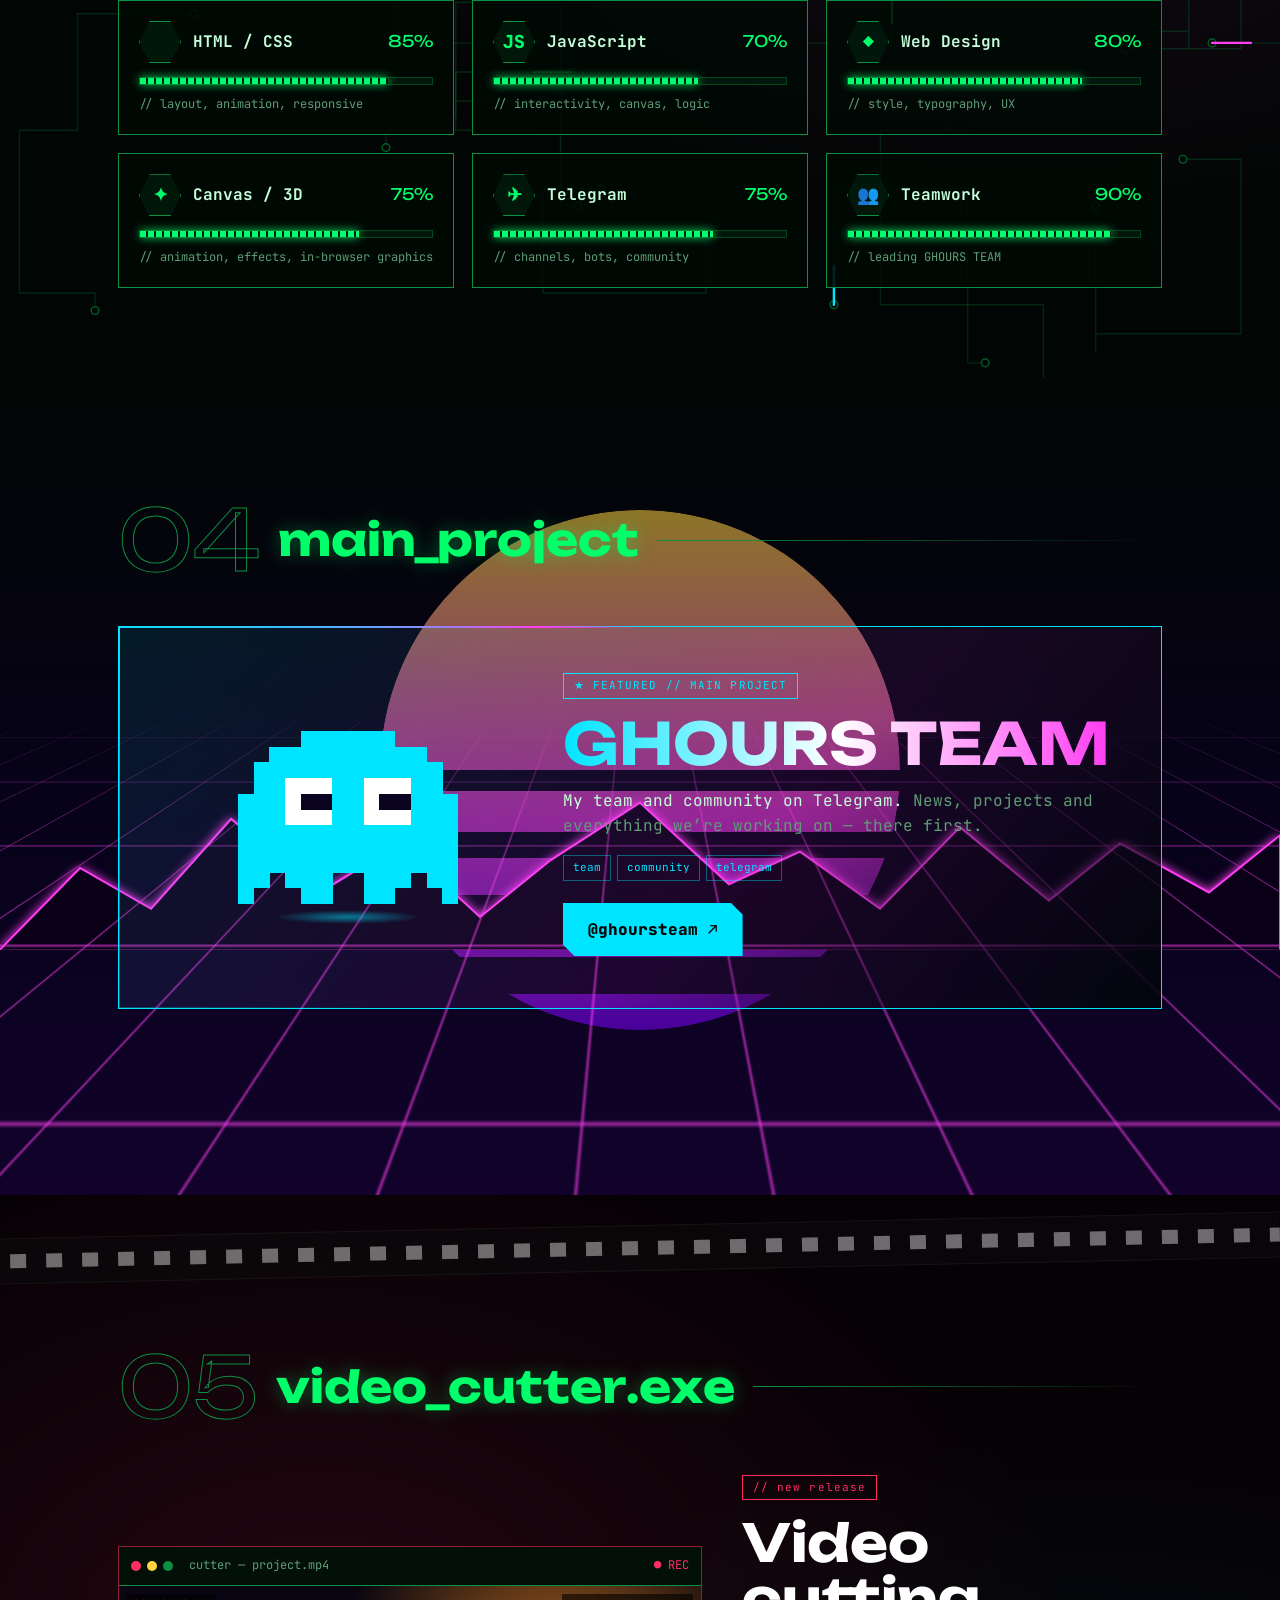
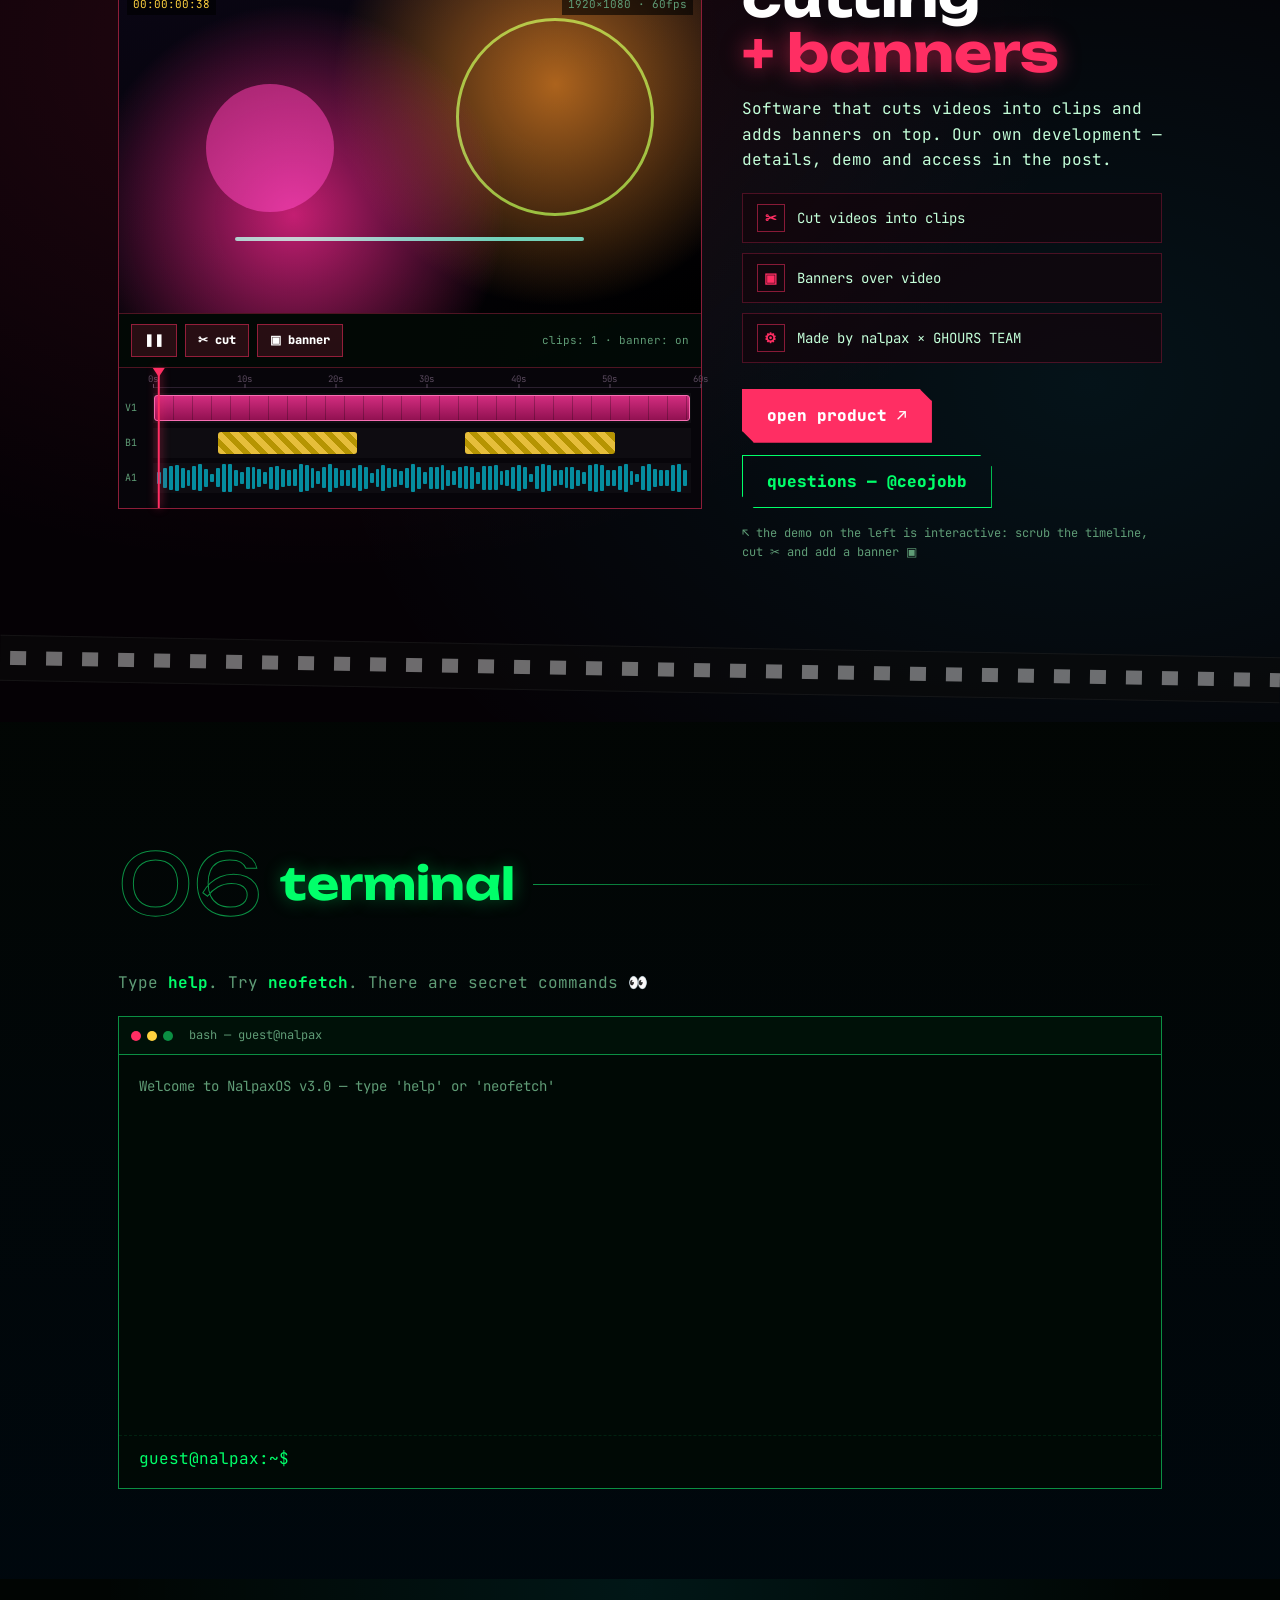
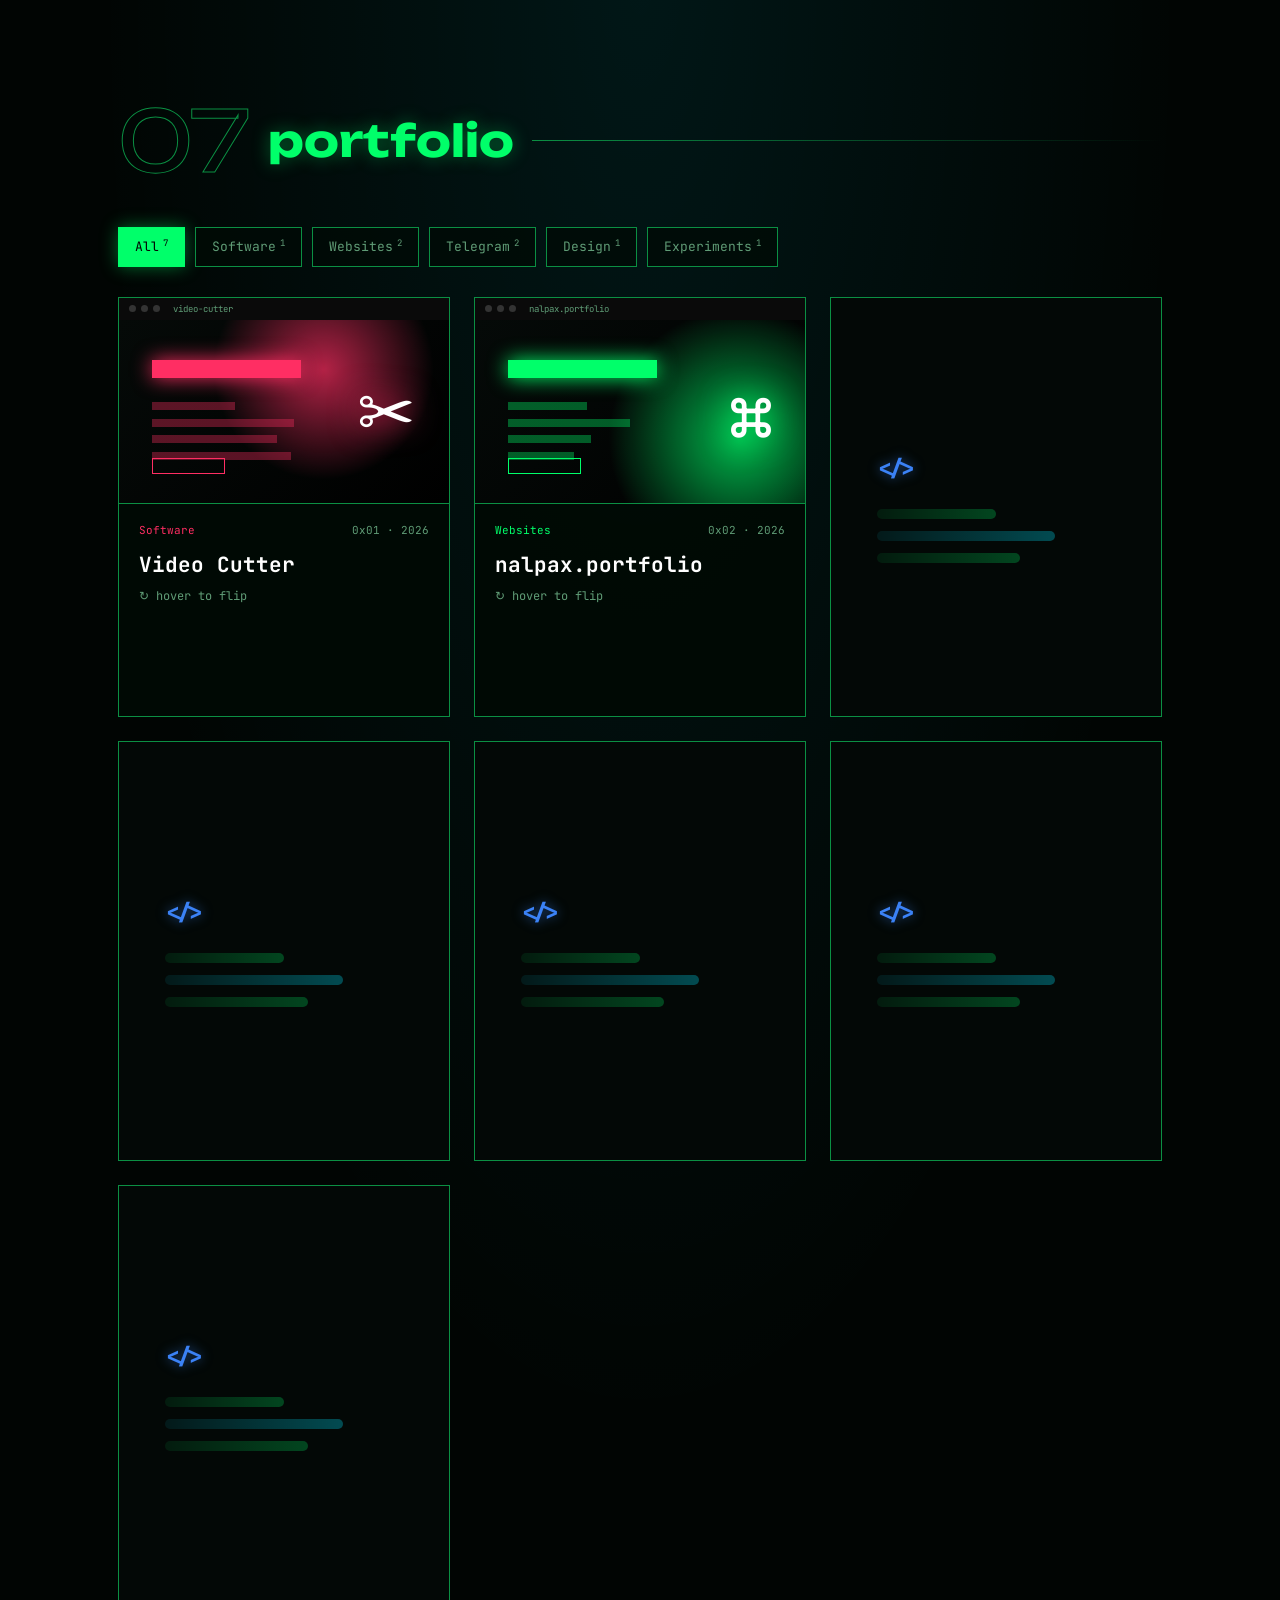
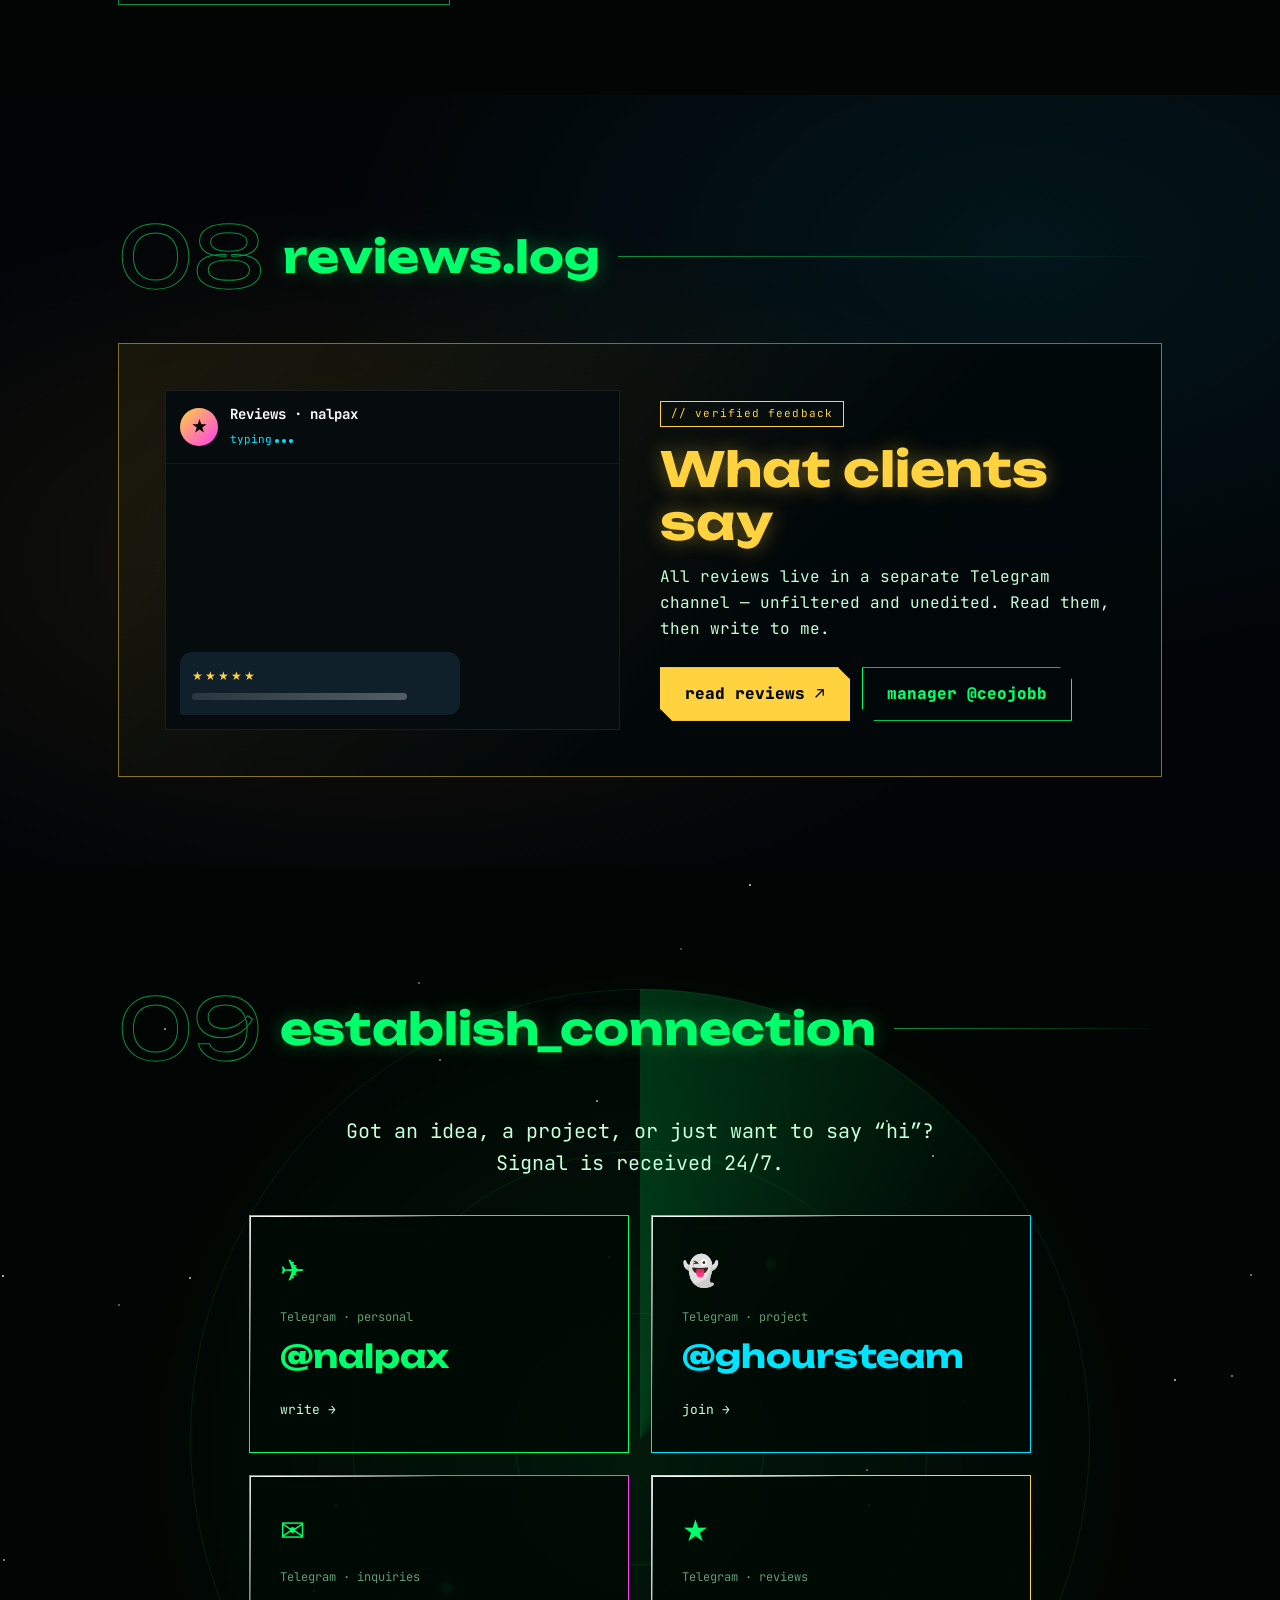
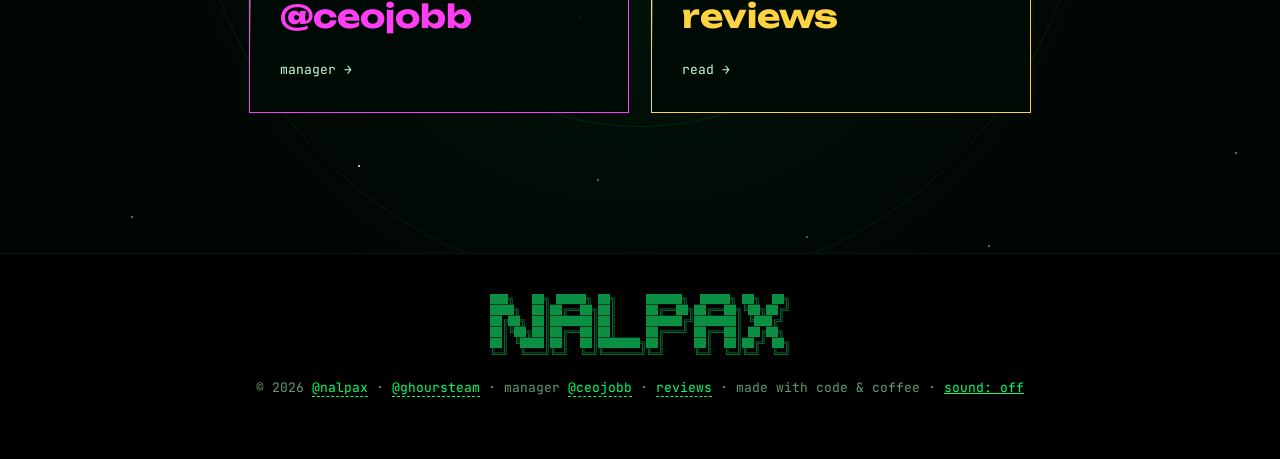
==== commit 0d1f52a5: "Update site: color themes" ====
--- a/index.html
+++ b/index.html
@@ -24,6 +24,7 @@
 <link rel="apple-touch-icon" href="icon.png">
 <link rel="preconnect" href="https://fonts.googleapis.com">
 <link href="https://fonts.googleapis.com/css2?family=JetBrains+Mono:wght@400;700;800&family=Unbounded:wght@700;900&display=swap" rel="stylesheet">
+<script>try{var th=localStorage.getItem("nx-theme");if(th==="synthwave"||th==="alert")document.documentElement.dataset.theme=th}catch(e){}</script>
 <script>if(matchMedia("(pointer: coarse)").matches||innerWidth<760||(navigator.hardwareConcurrency||8)<=2)document.documentElement.classList.add("lite")</script>
 <link rel="icon" id="favicon" href="icon.png">
 <link rel="stylesheet" href="style.css">
@@ -55,6 +56,7 @@
 </div>
 
 <!-- ===== HUD по углам ===== -->
+<div id="alert-bar" aria-hidden="true">⚠ SYSTEM ALERT · INTRUSION DETECTED ⚠</div>
 <div class="hud hud-tl" aria-hidden="true">X:<span id="hud-x">0000</span> Y:<span id="hud-y">0000</span></div>
 <div class="hud hud-bl" aria-hidden="true"><i class="dot"></i> SECURE CONNECTION · <span id="hud-sector">SECTOR 01</span> · <span id="hud-online">— online</span></div>
 <div class="hud hud-br" aria-hidden="true"><span id="hud-time">00:00:00</span> · UTC</div>
@@ -82,6 +84,7 @@
   <div class="nav-tools">
     <button type="button" class="nav-tool" id="sound-nav" data-cursor="SOUND" aria-label="Звуковая тема" aria-pressed="false">♪</button>
     <button type="button" class="nav-tool" id="lang-btn" data-cursor="LANG" aria-label="Язык / Language">EN</button>
+    <button type="button" class="nav-tool" id="theme-btn" data-cursor="THEME" aria-label="Сменить тему">◐</button>
     <button type="button" class="nav-tool" id="palette-btn" data-cursor="⌘K" aria-label="Командная палитра"><kbd>⌘K</kbd></button>
     <button type="button" class="nav-tool" id="dev-btn" data-cursor="DEV" aria-label="Режим разработчика" aria-pressed="false">&lt;/&gt;</button>
     <a class="nav-cta" href="https://t.me/nalpax" data-cursor="TG">@nalpax</a>
--- a/style.css
+++ b/style.css
@@ -2,8 +2,9 @@
   --bg: #020604;
   --bg-2: #04100a;
   --green: #00ff6a;
+  --acc: 0,255,106; /* тот же цвет в виде r,g,b — для полупрозрачных оттенков */
   --green-dim: #0b8f43;
-  --green-faint: rgba(0, 255, 106, 0.1);
+  --green-faint: rgba(var(--acc), 0.1);
   --text: #c4ffd9;
   --muted: #5f9c76;
   --red: #ff2e63;
@@ -49,7 +50,7 @@
 /* северное сияние — медленно плывущие цветные пятна */
 .aurora { position: fixed; inset: 0; z-index: 0; pointer-events: none; overflow: hidden; filter: blur(80px); opacity: .55; }
 .aurora i { position: absolute; width: 50vmax; height: 50vmax; border-radius: 50%; mix-blend-mode: screen; animation: drift 26s ease-in-out infinite alternate; }
-.aurora i:nth-child(1) { background: rgba(0,255,106,.25); left: -10%; top: -20%; }
+.aurora i:nth-child(1) { background: rgba(var(--acc),.25); left: -10%; top: -20%; }
 .aurora i:nth-child(2) { background: rgba(255,61,242,.18); right: -15%; top: 20%; animation-duration: 32s; animation-delay: -8s; }
 .aurora i:nth-child(3) { background: rgba(0,229,255,.2); left: 30%; bottom: -30%; animation-duration: 38s; animation-delay: -15s; }
 @keyframes drift { 50% { transform: translate(15vw, 10vh) scale(1.2); } 100% { transform: translate(-10vw, 20vh) scale(.9); } }
@@ -82,7 +83,7 @@
 }
 #cursor-core::after {
   content: ""; position: absolute; width: 22px; height: 22px; left: -11px; top: -11px; border-radius: 50%;
-  border: 1px dashed rgba(0,255,106,.7); animation: spin 3s linear infinite; transition: opacity .2s;
+  border: 1px dashed rgba(var(--acc),.7); animation: spin 3s linear infinite; transition: opacity .2s;
 }
 @keyframes spin { to { transform: rotate(360deg); } }
 body.cursor-locked #cursor-core::after { opacity: 0; }
@@ -191,7 +192,7 @@
   font-family: var(--display); font-size: clamp(40px, 7vw, 84px); line-height: 1;
   color: transparent; -webkit-text-stroke: 1px var(--green-dim);
 }
-.sec-head h2 { font-family: var(--display); font-size: clamp(22px, 4vw, 44px); color: var(--green); text-shadow: 0 0 18px rgba(0,255,106,.35); }
+.sec-head h2 { font-family: var(--display); font-size: clamp(22px, 4vw, 44px); color: var(--green); text-shadow: 0 0 18px rgba(var(--acc),.35); }
 .sec-head h2::before, .sec-head h2::after { font-family: var(--display); }
 .sec-line { flex: 1; height: 1px; background: linear-gradient(90deg, var(--green-dim), transparent); }
 
@@ -221,7 +222,7 @@
 }
 .hero-glow {
   position: absolute; inset: 0; pointer-events: none;
-  background: radial-gradient(circle at 75% 50%, rgba(0,255,106,.14), transparent 45%),
+  background: radial-gradient(circle at 75% 50%, rgba(var(--acc),.14), transparent 45%),
               radial-gradient(circle at 15% 80%, rgba(255,61,242,.08), transparent 40%);
 }
 .hero-text { position: relative; z-index: 2; }
@@ -231,7 +232,7 @@
 .hero-title {
   display: flex; align-items: center; gap: .2em; flex-wrap: nowrap; outline: none; position: relative; z-index: 3;
   font-family: var(--display); font-weight: 900; font-size: clamp(44px, 7.4vw, 112px); line-height: .95; letter-spacing: -.02em;
-  color: var(--green); text-shadow: 0 0 30px rgba(0,255,106,.55), 0 0 80px rgba(0,255,106,.25);
+  color: var(--green); text-shadow: 0 0 30px rgba(var(--acc),.55), 0 0 80px rgba(var(--acc),.25);
   transition: color .6s, text-shadow .6s, filter .3s, transform .6s cubic-bezier(.2,.8,.2,1);
 }
 .ht-main::before, .ht-main::after { font-family: var(--display); }
@@ -306,11 +307,11 @@
 /* ================= Окна ================= */
 .window {
   border: 1px solid var(--green-dim); background: rgba(1, 10, 5, .88); backdrop-filter: blur(4px);
-  box-shadow: 0 0 0 1px rgba(0,255,106,.04), 0 20px 60px rgba(0,0,0,.5), 0 0 40px rgba(0,255,106,.06);
+  box-shadow: 0 0 0 1px rgba(var(--acc),.04), 0 20px 60px rgba(0,0,0,.5), 0 0 40px rgba(var(--acc),.06);
 }
 .window-bar {
   display: flex; align-items: center; gap: 6px; padding: 9px 12px;
-  border-bottom: 1px solid var(--green-dim); font-size: 12px; color: var(--muted); background: rgba(0,255,106,.03);
+  border-bottom: 1px solid var(--green-dim); font-size: 12px; color: var(--muted); background: rgba(var(--acc),.03);
 }
 .window-bar span { width: 10px; height: 10px; border-radius: 50%; background: var(--green-dim); }
 .window-bar span:first-child { background: var(--red); }
@@ -326,10 +327,10 @@
 .kw { color: var(--pink); }
 .var { color: var(--cyan); }
 .str { color: var(--yellow); }
-.mon-row { display: flex; justify-content: space-between; gap: 10px; font-size: 13px; padding: 5px 0; border-bottom: 1px dashed rgba(0,255,106,.1); }
+.mon-row { display: flex; justify-content: space-between; gap: 10px; font-size: 13px; padding: 5px 0; border-bottom: 1px dashed rgba(var(--acc),.1); }
 .mon-row span { color: var(--muted); }
 .bars { display: flex; align-items: flex-end; gap: 3px; height: 54px; margin: 10px 0; }
-.bars i { flex: 1; background: linear-gradient(to top, var(--green-dim), var(--green)); transition: height .5s; box-shadow: 0 0 6px rgba(0,255,106,.4); }
+.bars i { flex: 1; background: linear-gradient(to top, var(--green-dim), var(--green)); transition: height .5s; box-shadow: 0 0 6px rgba(var(--acc),.4); }
 .hexdump { margin-top: 10px; font-size: 11px; color: #2f7a4c; height: 64px; overflow: hidden; white-space: pre; }
 
 .stats { display: grid; grid-template-columns: repeat(4, 1fr); gap: 16px; margin-top: 26px; }
@@ -338,31 +339,31 @@
 }
 .stat::before { content: ""; position: absolute; top: 0; left: 0; width: 14px; height: 14px; border-top: 2px solid var(--green); border-left: 2px solid var(--green); }
 .stat::after { content: ""; position: absolute; bottom: 0; right: 0; width: 14px; height: 14px; border-bottom: 2px solid var(--green); border-right: 2px solid var(--green); }
-.stat b { display: block; font-family: var(--display); font-size: clamp(28px, 4vw, 44px); color: var(--green); text-shadow: 0 0 16px rgba(0,255,106,.5); }
+.stat b { display: block; font-family: var(--display); font-size: clamp(28px, 4vw, 44px); color: var(--green); text-shadow: 0 0 16px rgba(var(--acc),.5); }
 .stat span { font-size: 12px; color: var(--muted); }
 
 /* ================= Навыки (микросхема) ================= */
 .block-circuit { background: radial-gradient(ellipse at 80% 20%, rgba(255,61,242,.07), transparent 55%), rgba(2,6,4,.9); }
 .bg-circuit { position: absolute; inset: 0; width: 100%; height: 100%; z-index: 0; }
-.bg-circuit .trace { fill: none; stroke: rgba(0,255,106,.13); stroke-width: 1.5; }
+.bg-circuit .trace { fill: none; stroke: rgba(var(--acc),.13); stroke-width: 1.5; }
 .bg-circuit .pulse { fill: none; stroke-width: 2.5; stroke-linecap: round; filter: drop-shadow(0 0 4px currentColor); animation: pulseRun linear infinite; }
-.bg-circuit .pad { fill: var(--bg); stroke: rgba(0,255,106,.35); stroke-width: 1.5; }
+.bg-circuit .pad { fill: var(--bg); stroke: rgba(var(--acc),.35); stroke-width: 1.5; }
 @keyframes pulseRun { to { stroke-dashoffset: 0; } }
 .skills-grid { display: grid; grid-template-columns: repeat(auto-fill, minmax(250px, 1fr)); gap: 18px; }
 .skill {
   position: relative; padding: 20px; border: 1px solid var(--green-dim); background: rgba(1,10,5,.88);
   transition: transform .25s, border-color .25s, box-shadow .25s;
 }
-.skill:hover { transform: translateY(-4px); border-color: var(--green); box-shadow: 0 0 26px rgba(0,255,106,.18); }
+.skill:hover { transform: translateY(-4px); border-color: var(--green); box-shadow: 0 0 26px rgba(var(--acc),.18); }
 .skill-top { display: flex; align-items: center; gap: 12px; margin-bottom: 14px; }
 .skill-icon {
   display: grid; place-items: center; width: 42px; height: 42px; font-size: 18px; font-weight: 800;
-  border: 1px solid var(--green-dim); color: var(--green); background: rgba(0,255,106,.06);
+  border: 1px solid var(--green-dim); color: var(--green); background: rgba(var(--acc),.06);
   clip-path: polygon(25% 0, 75% 0, 100% 50%, 75% 100%, 25% 100%, 0 50%);
 }
 .skill-name { font-weight: 700; }
 .skill-pct { margin-left: auto; font-family: var(--display); color: var(--green); }
-.skill-bar { height: 8px; background: rgba(0,255,106,.06); border: 1px solid rgba(0,255,106,.2); }
+.skill-bar { height: 8px; background: rgba(var(--acc),.06); border: 1px solid rgba(var(--acc),.2); }
 .skill-fill {
   height: 100%; width: 0; background: repeating-linear-gradient(90deg, var(--green) 0 6px, transparent 6px 8px);
   box-shadow: 0 0 10px var(--green); transition: width 1.8s cubic-bezier(.2,.8,.2,1);
@@ -421,7 +422,7 @@
 .eye-rings { position: absolute; right: 8%; top: 50%; width: min(900px, 120vw); aspect-ratio: 1; transform: translate(25%, -50%); z-index: 0; }
 .eye-rings i { position: absolute; inset: 0; border-radius: 50%; border: 1px dashed rgba(255,61,242,.25); animation: spin 60s linear infinite; }
 .eye-rings i:nth-child(2) { inset: 10%; border-style: solid; border-color: rgba(0,229,255,.12); animation-duration: 40s; animation-direction: reverse; }
-.eye-rings i:nth-child(3) { inset: 22%; border: 2px dotted rgba(0,255,106,.2); animation-duration: 25s; }
+.eye-rings i:nth-child(3) { inset: 22%; border: 2px dotted rgba(var(--acc),.2); animation-duration: 25s; }
 .eye-rings i:nth-child(4) { inset: 34%; border-color: rgba(255,61,242,.18); animation-duration: 15s; animation-direction: reverse; }
 .eye-layout { display: grid; grid-template-columns: .9fr 1.1fr; gap: 30px; align-items: center; width: 100%; }
 .eye-text { font-size: clamp(18px, 2.2vw, 24px); margin-bottom: 26px; }
@@ -445,7 +446,7 @@
   background: rgba(1,10,5,.8); border: 1px solid var(--green-dim); transition: all .2s;
 }
 .filters button:hover { color: var(--green); border-color: var(--green); }
-.filters button.active { background: var(--green); color: var(--bg); border-color: var(--green); box-shadow: 0 0 18px rgba(0,255,106,.4); }
+.filters button.active { background: var(--green); color: var(--bg); border-color: var(--green); box-shadow: 0 0 18px rgba(var(--acc),.4); }
 .filters button sup { font-size: 9px; margin-left: 4px; }
 .works { display: grid; grid-template-columns: repeat(auto-fill, minmax(300px, 1fr)); gap: 24px; }
 /* карточка-перевёртыш */
@@ -505,7 +506,7 @@
 .skel-ico { font-weight: 800; font-size: 22px; color: #3b82f6; margin-bottom: 10px; text-shadow: 0 0 12px rgba(59,130,246,.6); }
 .skel i {
   height: 10px; border-radius: 6px;
-  background: linear-gradient(90deg, rgba(0,255,106,.08) 0%, rgba(0,255,106,.25) 50%, rgba(0,255,106,.08) 100%);
+  background: linear-gradient(90deg, rgba(var(--acc),.08) 0%, rgba(var(--acc),.25) 50%, rgba(var(--acc),.08) 100%);
   background-size: 200% 100%; animation: shimmer 1.2s linear infinite;
 }
 .skel i.dim { background-image: linear-gradient(90deg, rgba(0,229,255,.08), rgba(0,229,255,.3), rgba(0,229,255,.08)); }
@@ -541,20 +542,20 @@
 .t-cmd { color: var(--green); }
 .t-err { color: var(--red); }
 .t-dim { color: var(--muted); }
-.t-art { color: var(--green); text-shadow: 0 0 8px rgba(0,255,106,.5); font-size: 9px; line-height: 1.15; white-space: pre; }
+.t-art { color: var(--green); text-shadow: 0 0 8px rgba(var(--acc),.5); font-size: 9px; line-height: 1.15; white-space: pre; }
 
 /* ================= Контакты (радар) ================= */
 .stars { position: absolute; inset: 0; z-index: 0; }
 .stars i { position: absolute; width: 2px; height: 2px; background: #fff; border-radius: 50%; animation: twinkle 3s ease-in-out infinite; }
 @keyframes twinkle { 50% { opacity: .15; } }
-.block-radar { background: radial-gradient(circle at 50% 60%, rgba(0,255,106,.08), transparent 60%), rgba(2,6,4,.92); padding-bottom: 140px; }
+.block-radar { background: radial-gradient(circle at 50% 60%, rgba(var(--acc),.08), transparent 60%), rgba(2,6,4,.92); padding-bottom: 140px; }
 .radar { position: absolute; left: 50%; top: 58%; width: min(900px, 140vw); aspect-ratio: 1; transform: translate(-50%, -50%); z-index: 0; opacity: .5; }
-.radar i { position: absolute; inset: 0; border: 1px solid rgba(0,255,106,.2); border-radius: 50%; }
+.radar i { position: absolute; inset: 0; border: 1px solid rgba(var(--acc),.2); border-radius: 50%; }
 .radar i:nth-child(2) { inset: 18%; }
 .radar i:nth-child(3) { inset: 36%; }
 .radar .sweep {
   position: absolute; inset: 0; border-radius: 50%;
-  background: conic-gradient(from 0deg, rgba(0,255,106,.35), transparent 60deg);
+  background: conic-gradient(from 0deg, rgba(var(--acc),.35), transparent 60deg);
   animation: sweep 4s linear infinite;
 }
 @keyframes sweep { to { transform: rotate(360deg); } }
@@ -571,7 +572,7 @@
 }
 .contact > * { position: relative; z-index: 1; transition: color .3s; }
 .contact:hover::before { transform: none; }
-.contact:hover { transform: translateY(-6px); box-shadow: 0 0 40px rgba(0,255,106,.35); }
+.contact:hover { transform: translateY(-6px); box-shadow: 0 0 40px rgba(var(--acc),.35); }
 .contact:hover > * { color: var(--bg); }
 .c-icon { display: block; font-size: 30px; margin-bottom: 14px; }
 .contact small { display: block; color: var(--muted); font-size: 12px; }
@@ -590,9 +591,9 @@
 /* ================= Персонаж ================= */
 .mascot { position: fixed; right: 18px; bottom: 14px; z-index: 90; width: 120px; transition: transform .3s; }
 .mascot:hover { transform: translateY(-6px) rotate(-3deg); }
-.mascot svg { width: 100%; display: block; filter: drop-shadow(0 0 14px rgba(0,255,106,.35)); }
+.mascot svg { width: 100%; display: block; filter: drop-shadow(0 0 14px rgba(var(--acc),.35)); }
 .m-hood { fill: url(#hood); stroke: var(--green); stroke-width: 1.5; }
-.m-hood-line { fill: none; stroke: rgba(0,255,106,.25); stroke-width: 1; }
+.m-hood-line { fill: none; stroke: rgba(var(--acc),.25); stroke-width: 1; }
 .m-eye { fill: var(--green); }
 .m-blink { transform-box: fill-box; transform-origin: center; animation: mBlink 4s infinite; }
 @keyframes mBlink { 0%, 92%, 100% { transform: scaleY(1); } 95% { transform: scaleY(.1); } }
@@ -601,7 +602,7 @@
 .bubble {
   position: absolute; right: 70%; bottom: 92%; width: max-content; max-width: 220px;
   padding: 10px 12px; font-size: 12px; color: var(--bg); background: var(--green);
-  box-shadow: 0 0 20px rgba(0,255,106,.5);
+  box-shadow: 0 0 20px rgba(var(--acc),.5);
   opacity: 0; transform: translateY(8px) scale(.9); transform-origin: bottom right; transition: opacity .3s, transform .3s;
 }
 .bubble::after { content: ""; position: absolute; right: 10px; bottom: -8px; border: 8px solid transparent; border-top-color: var(--green); border-bottom: 0; }
@@ -659,7 +660,7 @@
 .about-body p:hover { color: #fff; transform: translateX(6px); }
 
 /* подсветка под курсором */
-.spot { background-image: radial-gradient(260px circle at var(--mx, -500px) var(--my, -500px), rgba(0,255,106,.13), transparent 65%); }
+.spot { background-image: radial-gradient(260px circle at var(--mx, -500px) var(--my, -500px), rgba(var(--acc),.13), transparent 65%); }
 
 /* буквы заголовков */
 .sec-head h2 .ch { display: inline-block; white-space: pre; }
@@ -691,7 +692,7 @@
 /* ================= Командная палитра ================= */
 #palette { position: fixed; inset: 0; z-index: 260; display: flex; justify-content: center; align-items: flex-start; padding-top: 14vh; background: rgba(0,0,0,.6); backdrop-filter: blur(6px); animation: warpIn .2s both; }
 #palette[hidden] { display: none; }
-.pal-box { width: min(620px, 92vw); border: 1px solid var(--green); background: rgba(2,10,6,.97); box-shadow: 0 0 60px rgba(0,255,106,.25), 0 30px 80px rgba(0,0,0,.6); animation: palIn .25s cubic-bezier(.2,.8,.2,1) both; }
+.pal-box { width: min(620px, 92vw); border: 1px solid var(--green); background: rgba(2,10,6,.97); box-shadow: 0 0 60px rgba(var(--acc),.25), 0 30px 80px rgba(0,0,0,.6); animation: palIn .25s cubic-bezier(.2,.8,.2,1) both; }
 @keyframes palIn { from { transform: translateY(-14px) scale(.97); opacity: 0; } }
 .pal-input { display: flex; align-items: center; gap: 10px; padding: 14px 16px; border-bottom: 1px solid var(--green-dim); }
 .pal-input span { color: var(--green); font-weight: 800; }
@@ -702,7 +703,7 @@
 #pal-list li .pi { width: 22px; text-align: center; color: var(--green); }
 #pal-list li small { margin-left: auto; color: var(--muted); font-size: 11px; }
 #pal-list li mark { background: none; color: var(--green); text-decoration: underline; }
-#pal-list li.sel { background: rgba(0,255,106,.12); box-shadow: inset 2px 0 0 var(--green); }
+#pal-list li.sel { background: rgba(var(--acc),.12); box-shadow: inset 2px 0 0 var(--green); }
 #pal-list li.empty { color: var(--muted); cursor: default; }
 .pal-foot { display: flex; gap: 18px; flex-wrap: wrap; padding: 10px 16px; border-top: 1px solid var(--green-faint); font-size: 11px; color: var(--muted); }
 
@@ -750,7 +751,7 @@
 @keyframes dot { 50% { transform: translateY(-4px); opacity: .3; } }
 .chat-body { flex: 1; overflow: hidden; padding: 14px; display: flex; flex-direction: column; justify-content: flex-end; gap: 10px; }
 .msg { align-self: flex-start; width: min(78%, 280px); padding: 10px 12px; border-radius: 12px 12px 12px 2px; background: #10202a; animation: msgIn .45s cubic-bezier(.2,.8,.2,1) both; }
-.msg.me { align-self: flex-end; border-radius: 12px 12px 2px 12px; background: rgba(0,255,106,.14); }
+.msg.me { align-self: flex-end; border-radius: 12px 12px 2px 12px; background: rgba(var(--acc),.14); }
 .msg i { display: block; height: 7px; border-radius: 4px; margin: 5px 0; background: linear-gradient(90deg, rgba(255,255,255,.1), rgba(255,255,255,.28), rgba(255,255,255,.1)); background-size: 200% 100%; animation: shimmer 1.4s linear infinite; }
 .msg .stars-row { color: var(--yellow); font-size: 12px; letter-spacing: 2px; }
 @keyframes msgIn { from { opacity: 0; transform: translateY(16px) scale(.95); } }
@@ -881,7 +882,7 @@
 .lite .window, .lite .featured, .lite .editor, .lite .reviews-card { box-shadow: none; }
 .lite .work:hover .work-face { box-shadow: none; }
 .lite .stars i { animation: none; }
-.lite .hero-title { text-shadow: 0 0 18px rgba(0,255,106,.45); }
+.lite .hero-title { text-shadow: 0 0 18px rgba(var(--acc),.45); }
 .lite .hero-title.is-error { text-shadow: 0 0 18px rgba(255,46,99,.5); animation: none; }
 .lite .ed-scene i { filter: none; }
 .lite .wp-art { animation: none; }
@@ -920,3 +921,42 @@
   .nav-tool { height: 32px; min-width: 32px; }
   .nav-cta { padding: 6px 8px; font-size: 12px; }
 }
+
+
+/* ================= ТЕМЫ: matrix (по умолчанию) · synthwave · alert ================= */
+html[data-theme="synthwave"] {
+  --green: #ff3df2; --green-dim: #8a2a9e; --acc: 255,61,242; --green-faint: rgba(255,61,242,.12);
+  --text: #f6dcff; --muted: #a07fc0; --cyan: #00e5ff; --pink: #ffd23f; --bg: #07020f;
+}
+html[data-theme="alert"] {
+  --green: #ff2e4d; --green-dim: #8f0b22; --acc: 255,46,77; --green-faint: rgba(255,46,77,.12);
+  --text: #ffdadf; --muted: #a8666f; --cyan: #ffb02e; --pink: #ff6a3d; --bg: #0a0203;
+}
+html[data-theme="synthwave"] body { background: #07020f; }
+html[data-theme="alert"] body { background: #0a0203; }
+/* synthwave: фиолетовое небо и розовые полосы развёртки */
+html[data-theme="synthwave"] .aurora i:nth-child(1) { background: rgba(255,61,242,.3); }
+html[data-theme="synthwave"] .aurora i:nth-child(2) { background: rgba(122,31,255,.35); }
+html[data-theme="synthwave"] .aurora i:nth-child(3) { background: rgba(0,229,255,.22); }
+html[data-theme="synthwave"] .crt { background: repeating-linear-gradient(to bottom, transparent 0 2px, rgba(40,0,60,.28) 3px), radial-gradient(ellipse at center, transparent 55%, rgba(20,0,40,.75) 100%); }
+html[data-theme="synthwave"] .hero-glow { background: radial-gradient(circle at 75% 55%, rgba(255,61,242,.2), transparent 45%), radial-gradient(circle at 20% 85%, rgba(0,229,255,.12), transparent 40%), linear-gradient(to top, rgba(122,31,255,.12), transparent 40%); }
+html[data-theme="synthwave"] .marquee-row { background: linear-gradient(90deg, #ff3df2, #7a1fff, #00e5ff); }
+/* alert: тревожная пульсация по краям экрана и сигнальная плашка */
+#alert-bar { display: none; }
+html[data-theme="alert"] #alert-bar {
+  display: flex; position: fixed; top: 66px; left: 50%; transform: translateX(-50%); z-index: 79; gap: 10px; align-items: center;
+  padding: 4px 14px; font-size: 11px; letter-spacing: .15em; color: #fff; background: rgba(255,46,77,.85); white-space: nowrap;
+  animation: alertBlink 1.2s steps(1) infinite; pointer-events: none;
+}
+@keyframes alertBlink { 50% { background: rgba(120,0,20,.85); } }
+html[data-theme="alert"] body::before {
+  content: ""; position: fixed; inset: 0; z-index: 58; pointer-events: none;
+  box-shadow: inset 0 0 120px rgba(255,20,50,.45); animation: alertPulse 1.6s ease-in-out infinite;
+}
+@keyframes alertPulse { 50% { box-shadow: inset 0 0 40px rgba(255,20,50,.15); } }
+html[data-theme="alert"] .marquee-row { background: repeating-linear-gradient(45deg, #ff2e4d 0 24px, #1a0005 24px 48px); color: #fff; }
+.lite html[data-theme="alert"] body::before, html.lite[data-theme="alert"] body::before { animation: none; }
+/* вспышка при смене темы */
+body.theme-flash main, body.theme-flash .nav { animation: themeFlash .5s steps(3); }
+@keyframes themeFlash { 0% { filter: brightness(2.2) saturate(0); } 40% { filter: hue-rotate(120deg) contrast(1.4); } 100% { filter: none; } }
+@media (max-width: 960px) { #dev-btn { display: none; } }
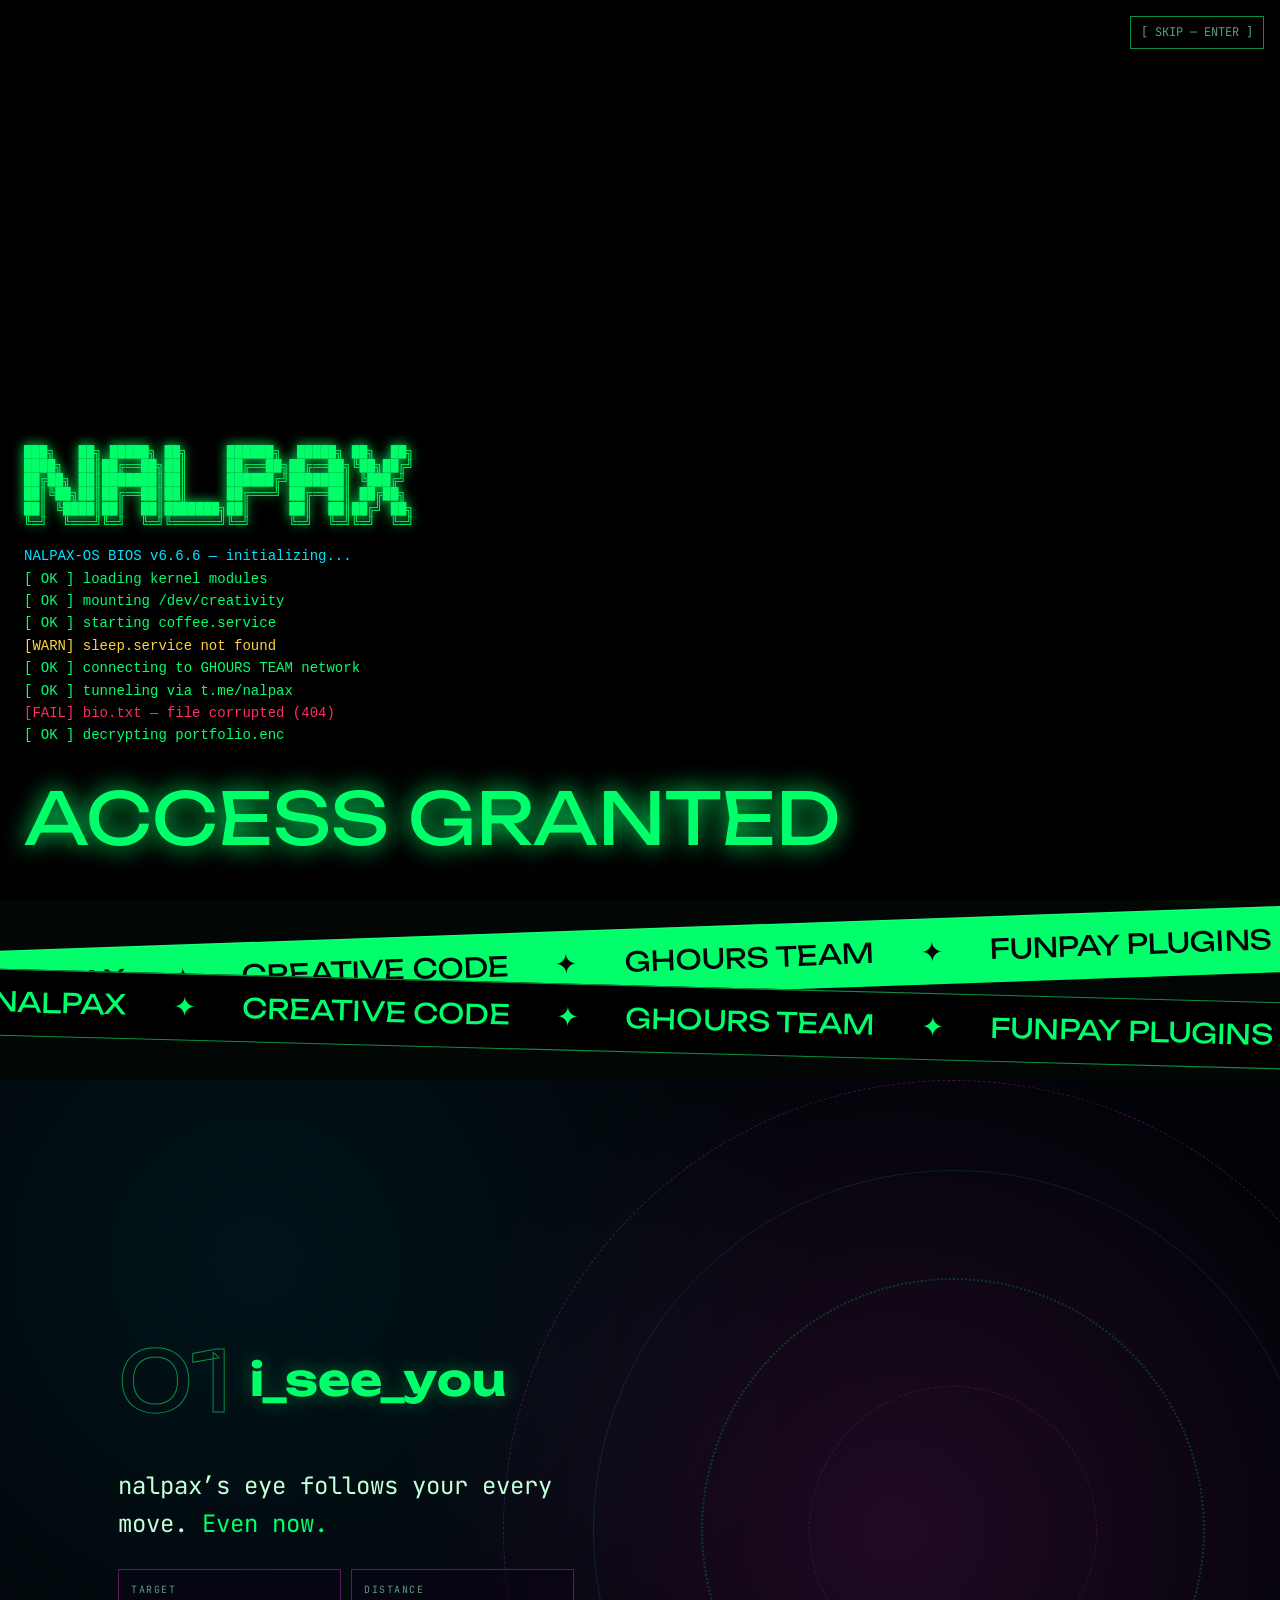
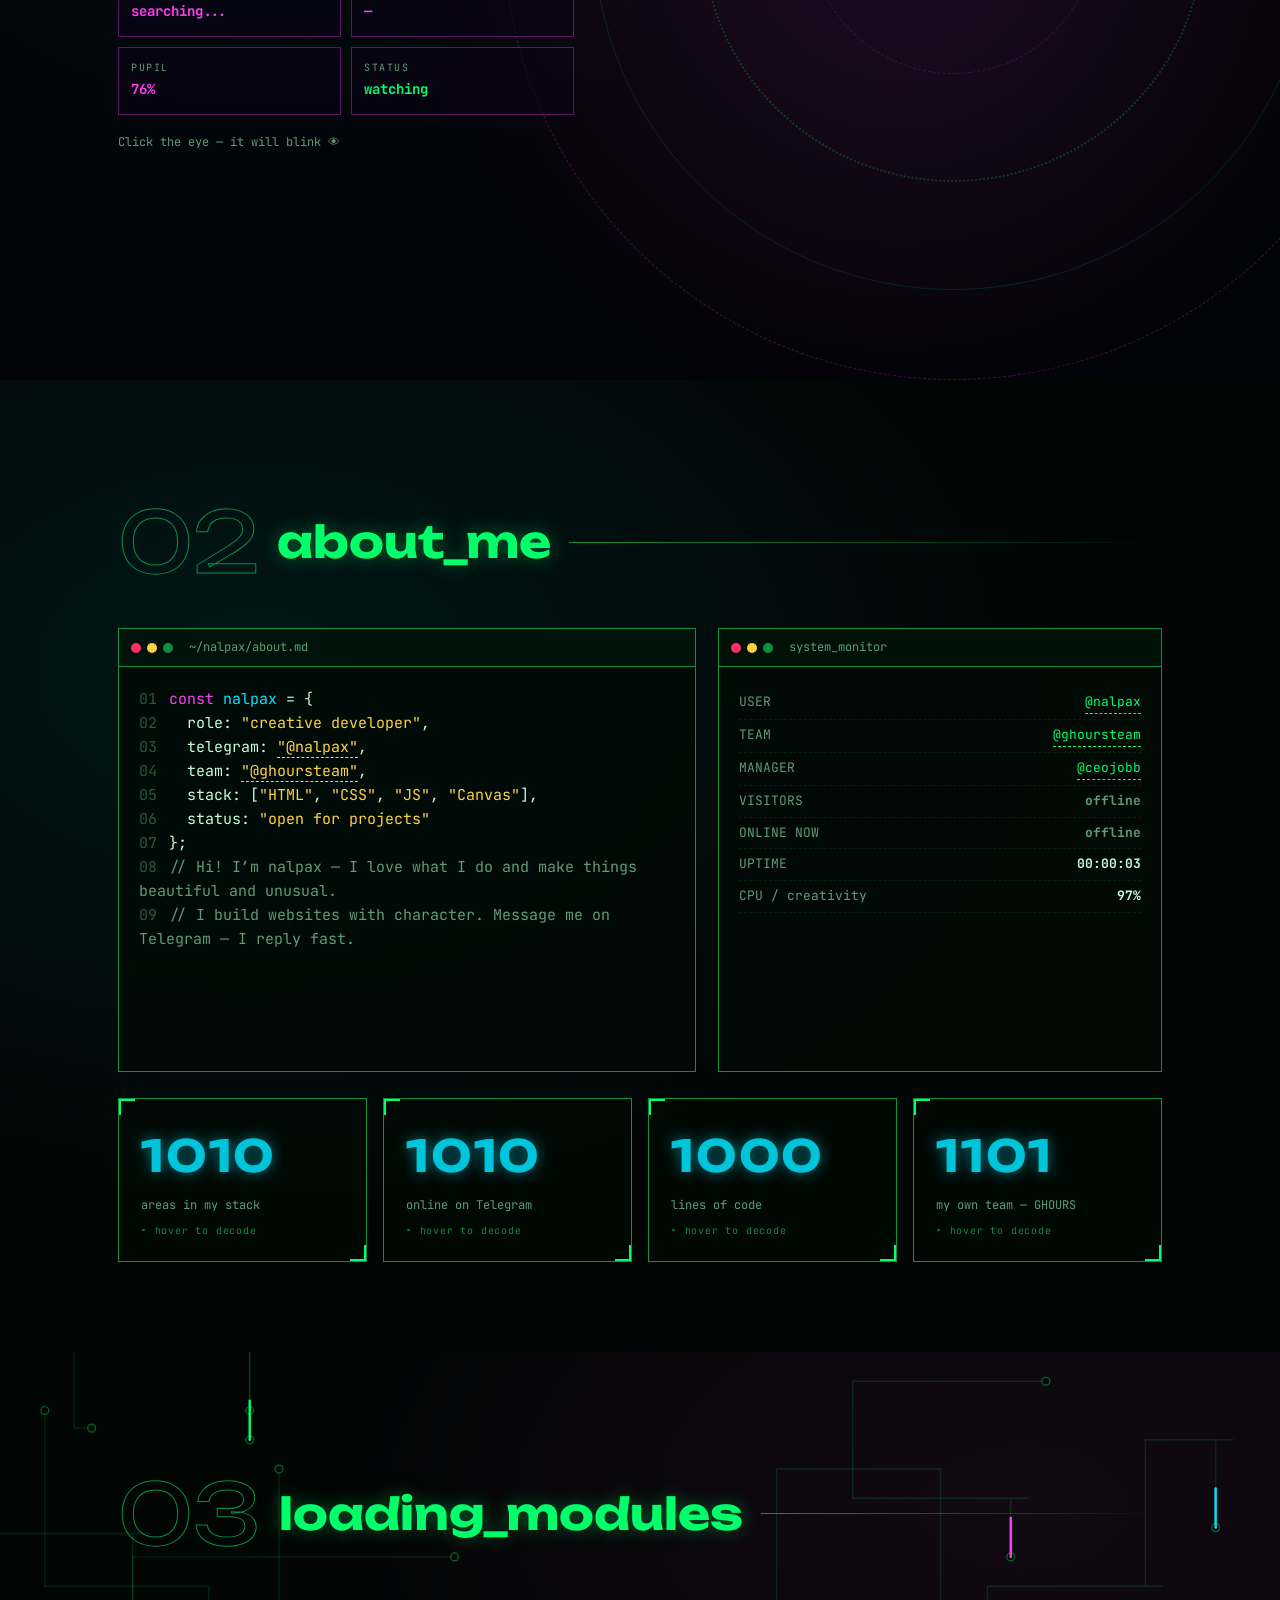
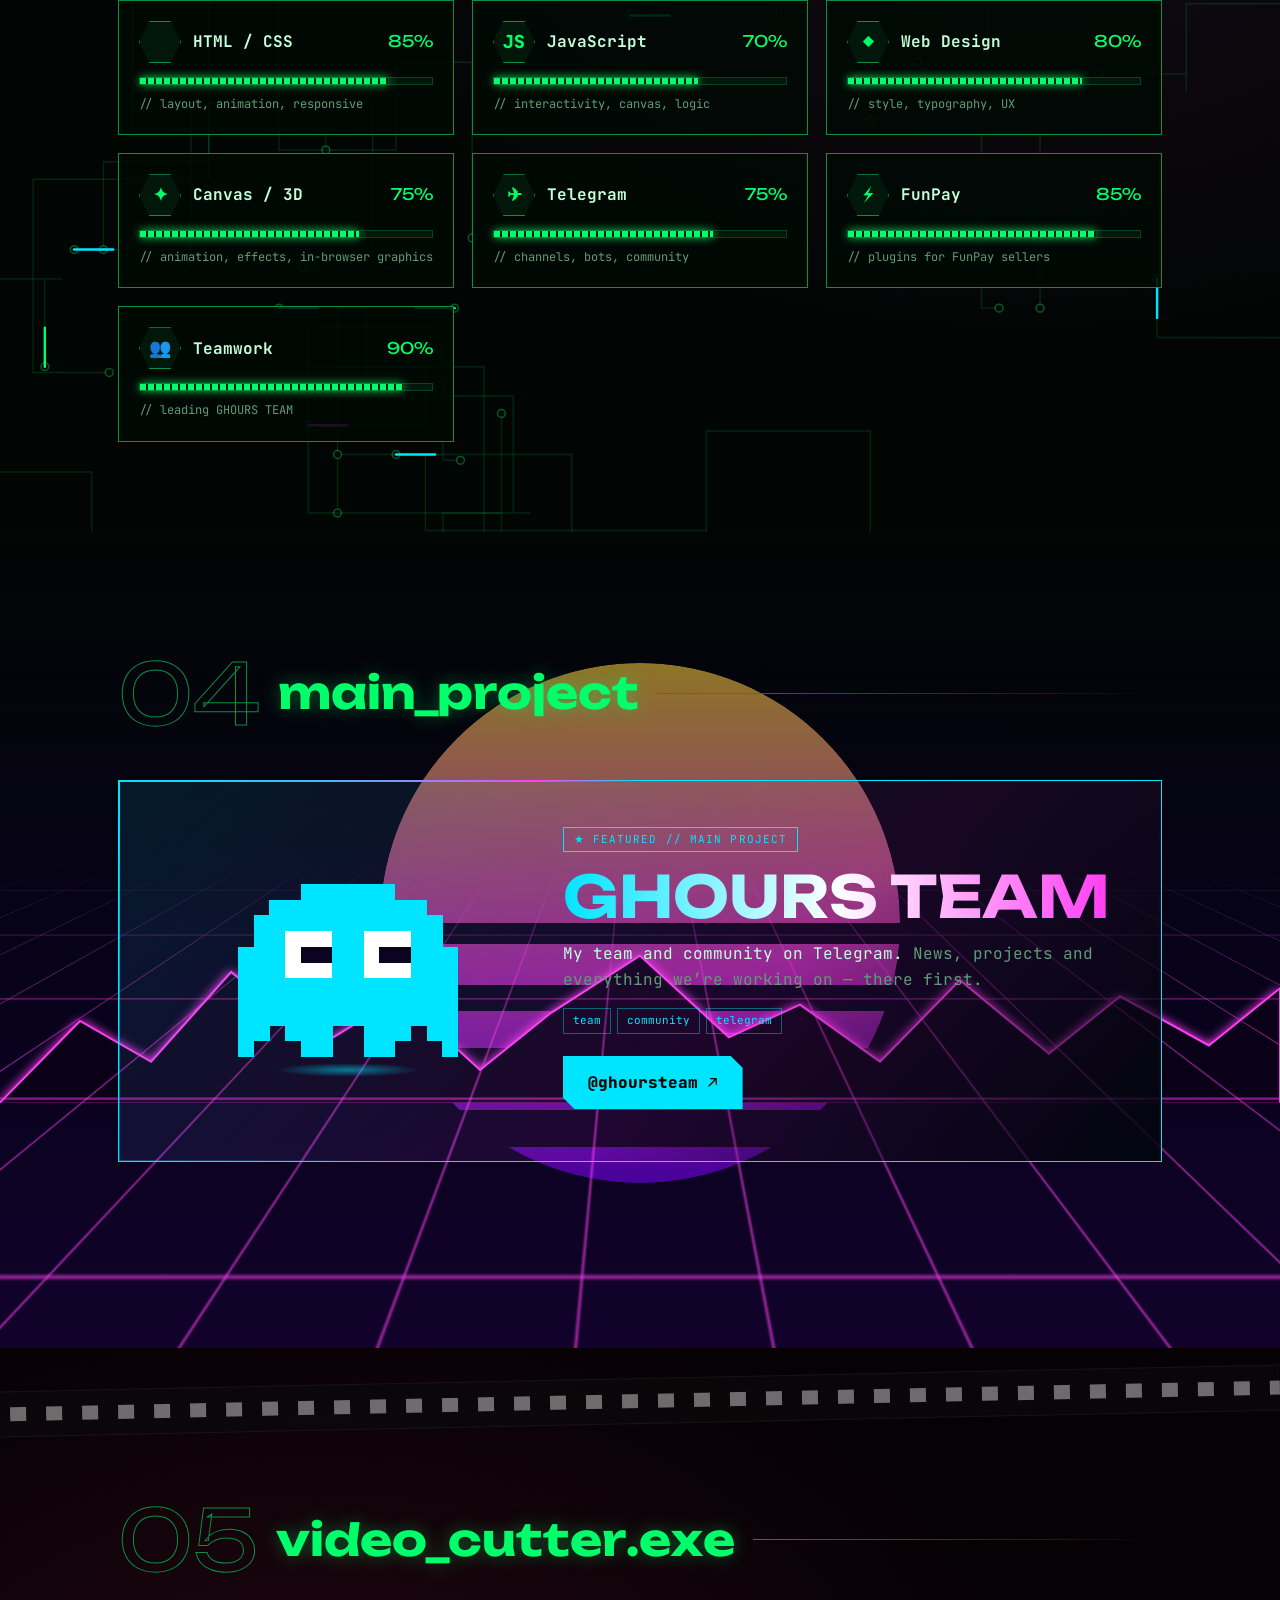
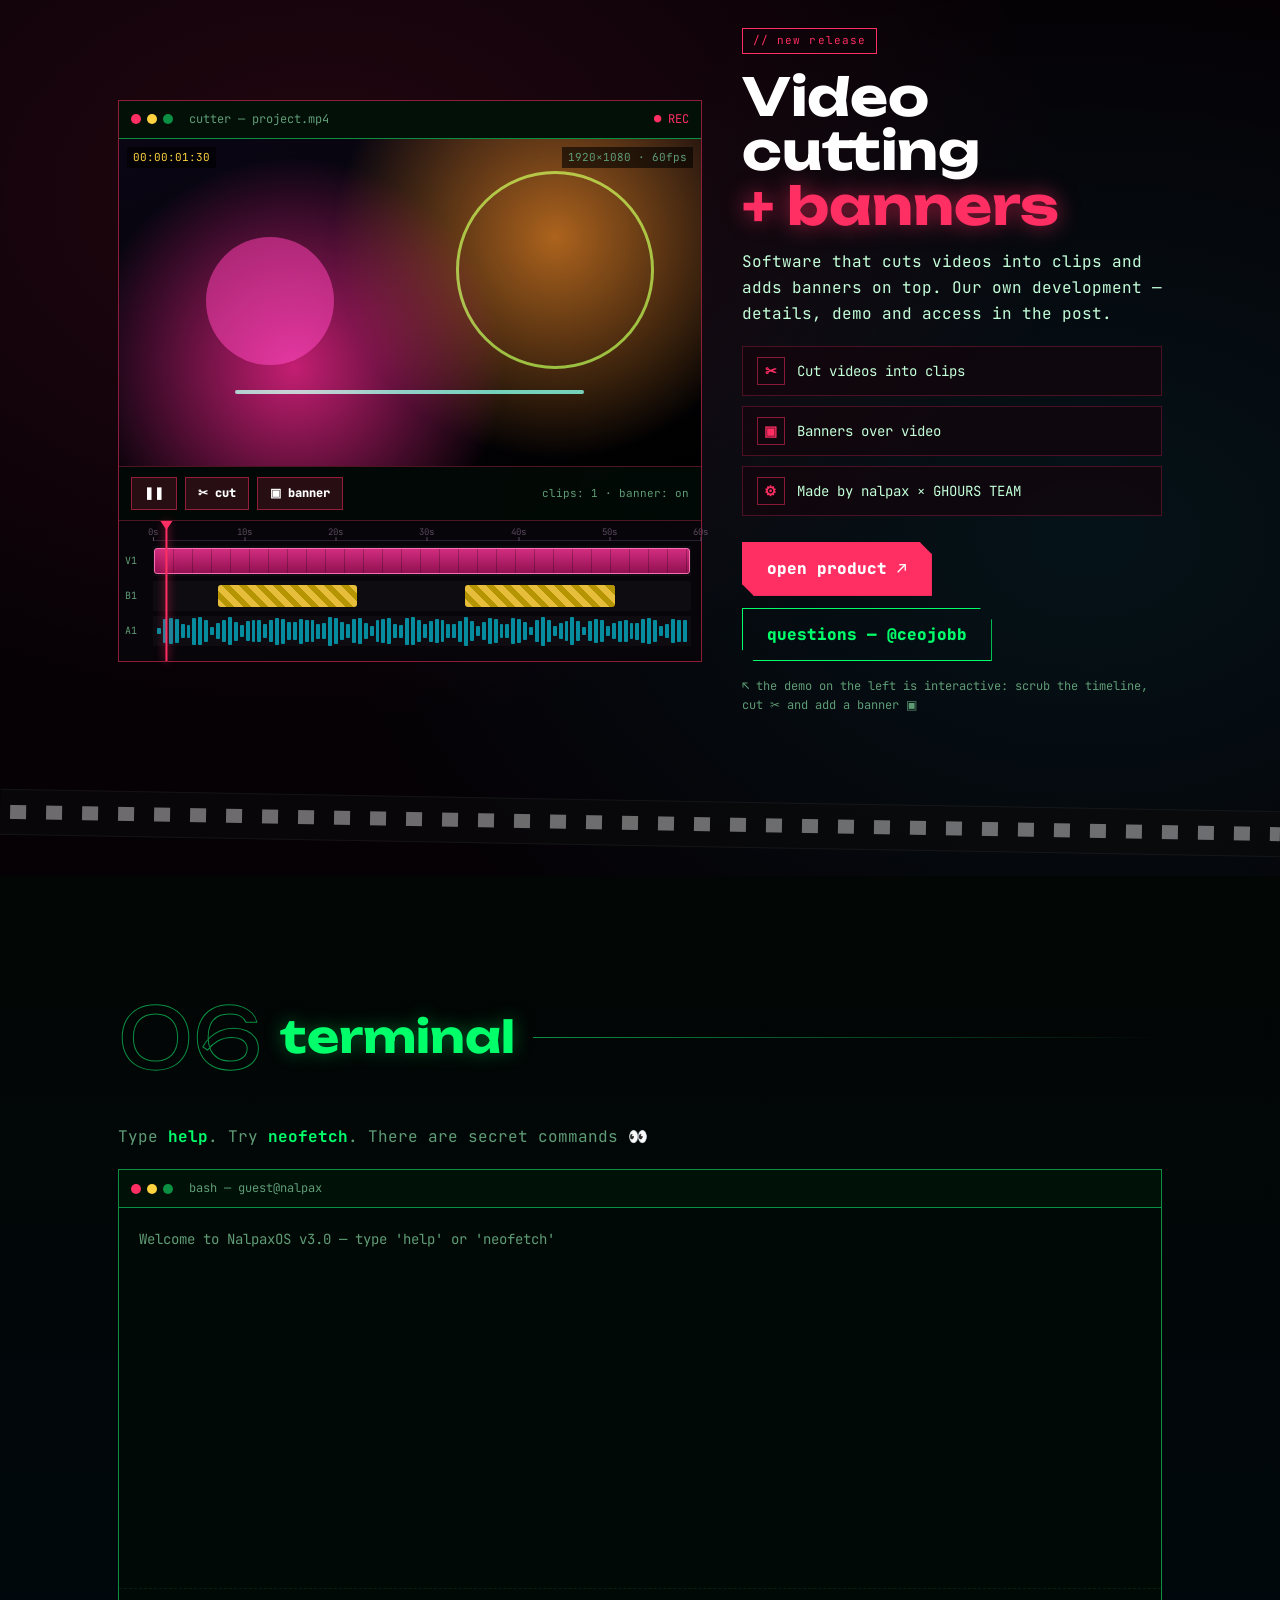
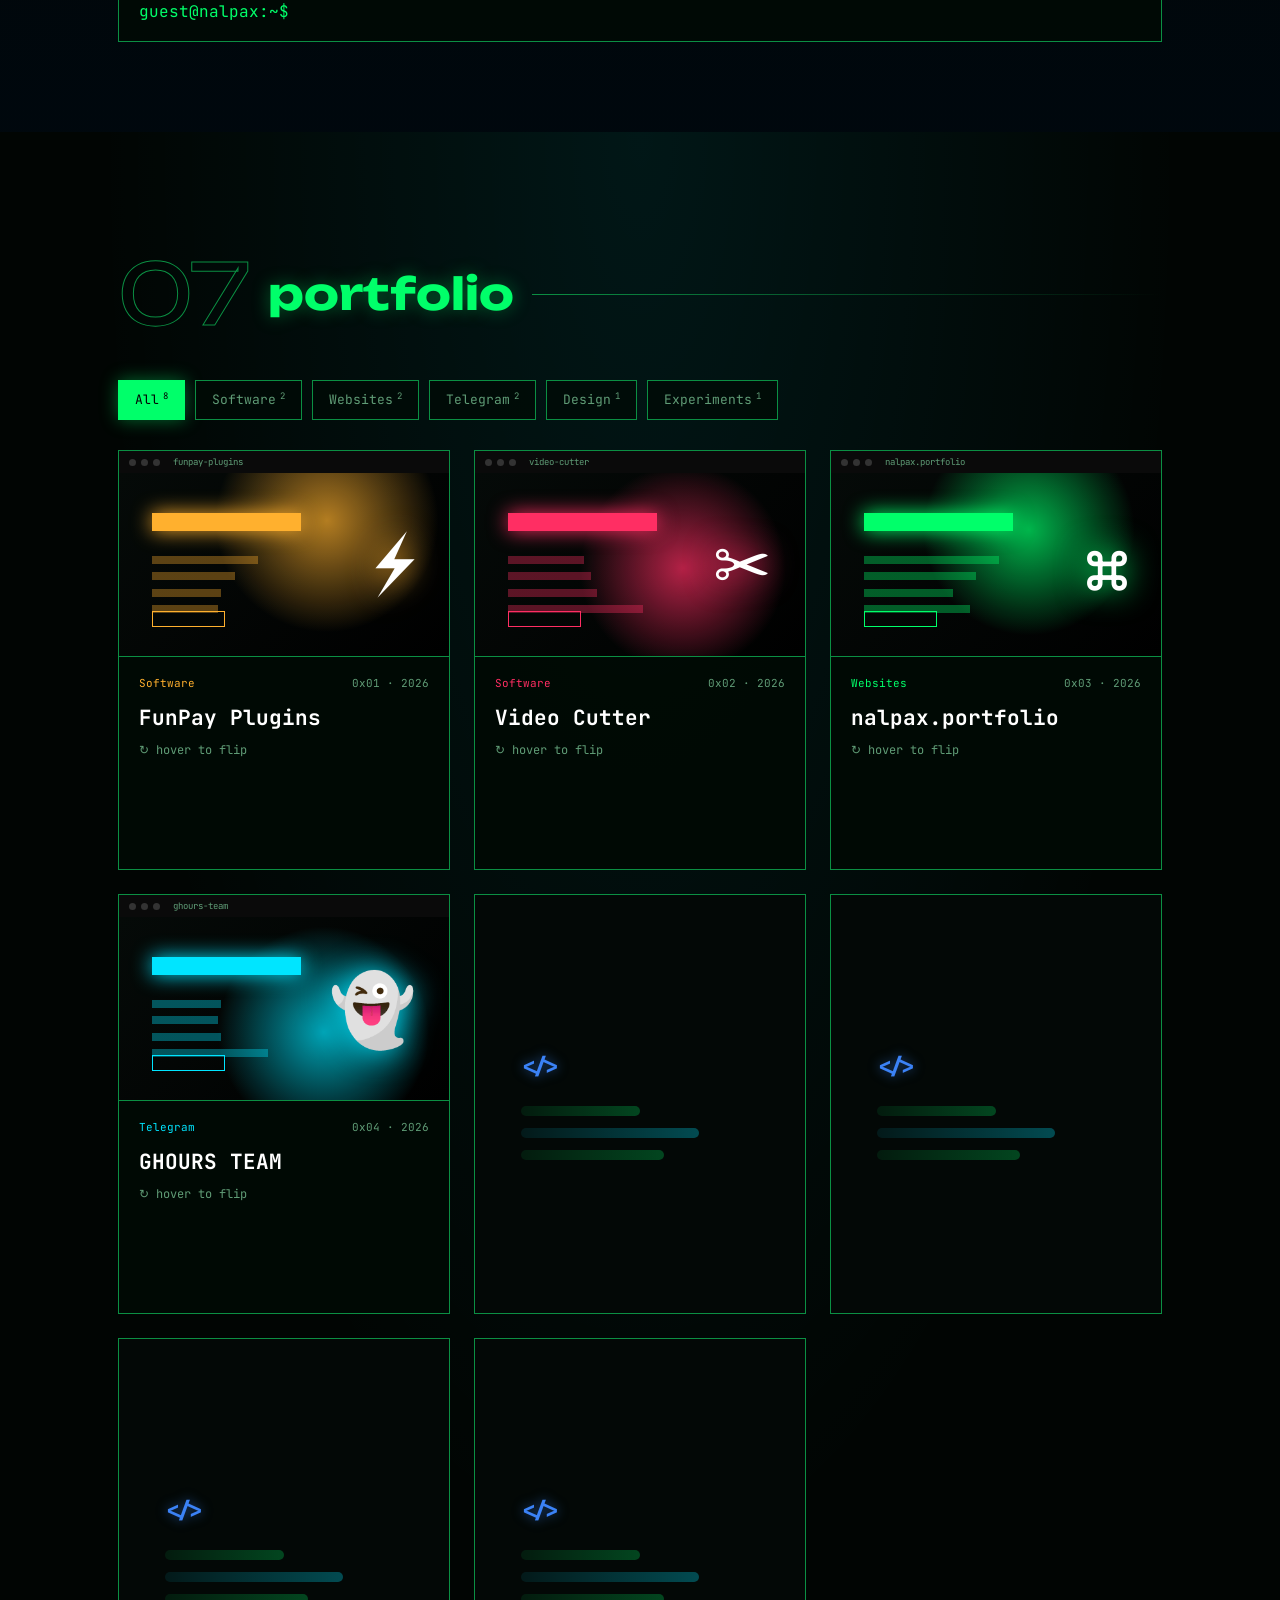
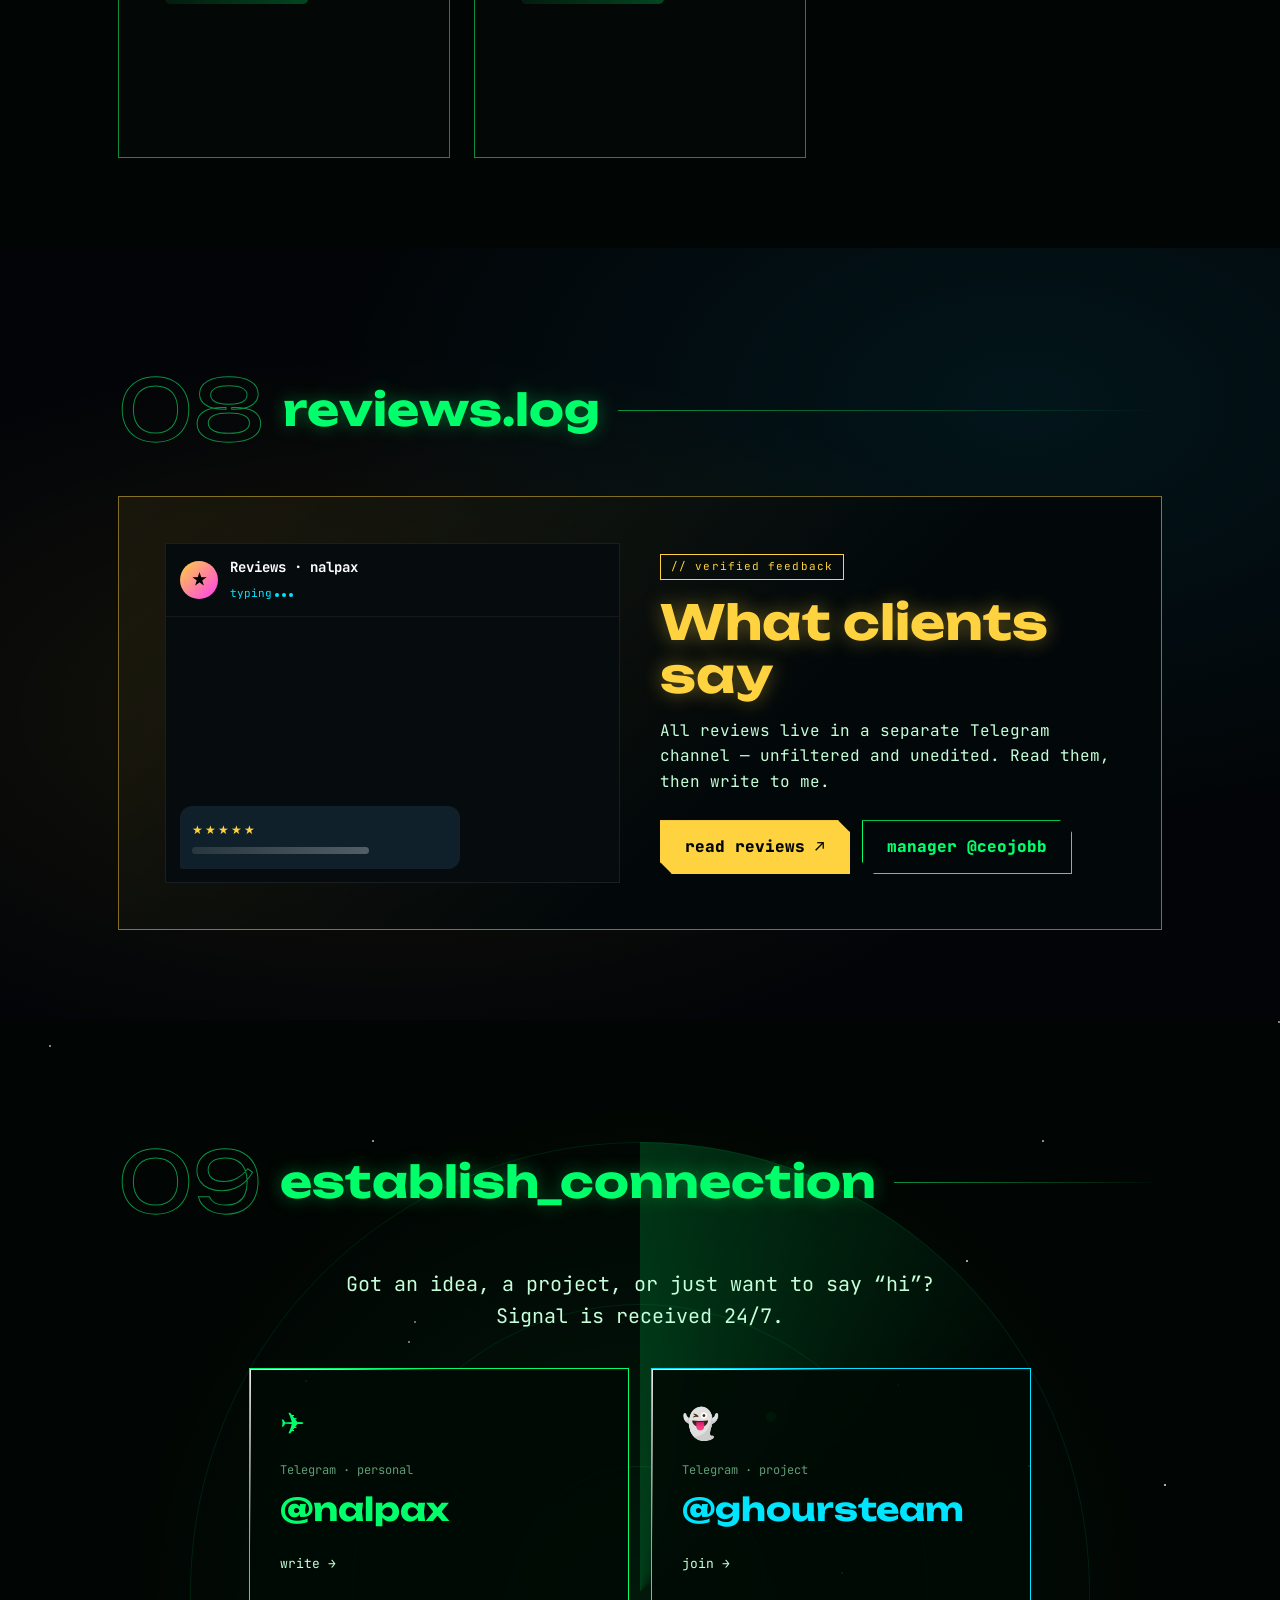
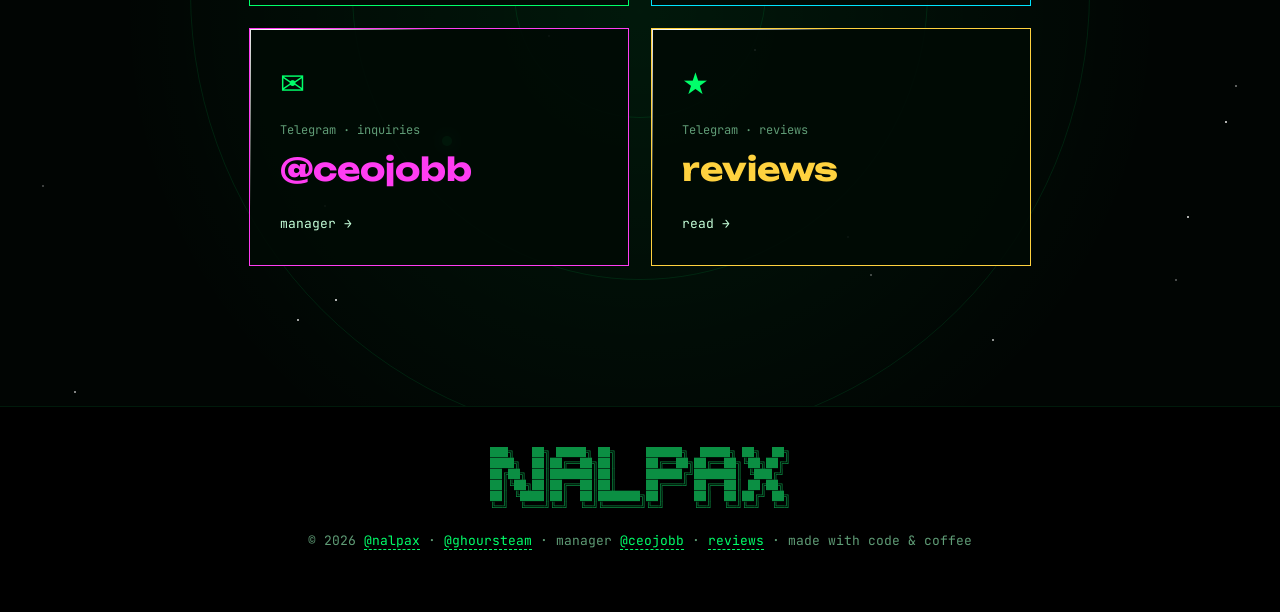
==== commit 1199488a: "Update site: FunPay plugins, music player" ====
--- a/index.html
+++ b/index.html
@@ -82,7 +82,7 @@
     <a href="#contact" data-n="09" data-label="contact">contact</a>
   </div>
   <div class="nav-tools">
-    <button type="button" class="nav-tool" id="sound-nav" data-cursor="SOUND" aria-label="Звуковая тема" aria-pressed="false">♪</button>
+    <button type="button" class="nav-tool" id="sound-nav" data-cursor="MUSIC" aria-label="Плеер" aria-pressed="false">♫</button>
     <button type="button" class="nav-tool" id="lang-btn" data-cursor="LANG" aria-label="Язык / Language">EN</button>
     <button type="button" class="nav-tool" id="theme-btn" data-cursor="THEME" aria-label="Сменить тему">◐</button>
     <button type="button" class="nav-tool" id="palette-btn" data-cursor="⌘K" aria-label="Командная палитра"><kbd>⌘K</kbd></button>
@@ -104,7 +104,7 @@
       </h1>
       <p class="hero-hint" id="hero-hint">[ наведи курсор, чтобы восстановить файл ]</p>
       <p class="role">&gt; <span id="typed"></span><span class="cursor-blink">█</span></p>
-      <p class="hero-sub">Создаю сайты, интерфейсы и цифровые предметы, которыми хочется пользоваться. Основатель <a href="https://t.me/ghoursteam" class="tg-inline">GHOURS TEAM</a>. Пиши: <a href="https://t.me/nalpax" class="tg-inline">@nalpax</a>. По вопросам — менеджер <a href="https://t.me/ceojobb" class="tg-inline">@ceojobb</a>. <a href="https://t.me/+IaY9WUZKbF03YzFi" class="tg-inline" data-warp="отзывы">Отзывы →</a></p>
+      <p class="hero-sub">Создаю сайты, интерфейсы и цифровые предметы, которыми хочется пользоваться. Делаю плагины для FunPay. Основатель <a href="https://t.me/ghoursteam" class="tg-inline">GHOURS TEAM</a>. Пиши: <a href="https://t.me/nalpax" class="tg-inline">@nalpax</a>. По вопросам — менеджер <a href="https://t.me/ceojobb" class="tg-inline">@ceojobb</a>. <a href="https://t.me/+IaY9WUZKbF03YzFi" class="tg-inline" data-warp="отзывы">Отзывы →</a></p>
       <div class="hero-actions">
         <a href="#portfolio" class="btn" data-cursor="GO">./portfolio.sh</a>
         <a href="https://t.me/nalpax" class="btn btn-ghost" data-cursor="TG">связаться ↗</a>
@@ -356,7 +356,7 @@
 
 <footer>
   <pre class="footer-ascii" aria-hidden="true" id="footer-ascii"></pre>
-  <p>© <span id="year"></span> <a href="https://t.me/nalpax" class="tg-inline">@nalpax</a> · <a href="https://t.me/ghoursteam" class="tg-inline">@ghoursteam</a> · менеджер <a href="https://t.me/ceojobb" class="tg-inline">@ceojobb</a> · <a href="https://t.me/+IaY9WUZKbF03YzFi" class="tg-inline" data-warp="отзывы">отзывы</a> · made with code &amp; coffee · <button id="sound-btn" type="button">sound: off</button></p>
+  <p>© <span id="year"></span> <a href="https://t.me/nalpax" class="tg-inline">@nalpax</a> · <a href="https://t.me/ghoursteam" class="tg-inline">@ghoursteam</a> · менеджер <a href="https://t.me/ceojobb" class="tg-inline">@ceojobb</a> · <a href="https://t.me/+IaY9WUZKbF03YzFi" class="tg-inline" data-warp="отзывы">отзывы</a> · made with code &amp; coffee</p>
 </footer>
 
 <!-- ===== Командная палитра ===== -->
@@ -371,6 +371,20 @@
 <!-- ===== DEV MODE ===== -->
 <div id="dev-tip" aria-hidden="true"></div>
 <div id="dev-hud" aria-hidden="true"><b>DEV MODE</b> · <span id="dev-fps">60</span> fps · <span id="dev-nodes">0</span> nodes · <span id="dev-vp"></span></div>
+
+<!-- ===== Плеер: музыка, которую слушает nalpax ===== -->
+<div id="player" class="player">
+  <button type="button" class="pl-disc" id="pl-toggle" aria-expanded="false" aria-controls="pl-panel" data-cursor="MUSIC" aria-label="Плейлист"><span class="disc"><i></i></span></button>
+  <div class="pl-now"><small id="pl-label">nalpax · playlist</small><b id="pl-title">—</b></div>
+  <button type="button" class="pl-btn" id="pl-play" data-cursor="PLAY" aria-label="Играть / пауза">▶</button>
+  <div class="pl-eq" aria-hidden="true"><i></i><i></i><i></i><i></i><i></i></div>
+  <div class="pl-panel" id="pl-panel" hidden>
+    <div class="pl-head"><span>♫ <b id="pl-head-title">что слушает nalpax</b></span><button type="button" id="pl-close" aria-label="Закрыть">✕</button></div>
+    <ol id="pl-list"></ol>
+    <div id="pl-embed"></div>
+    <audio id="pl-audio" preload="none"></audio>
+  </div>
+</div>
 
 <!-- ===== Персонаж-хакер ===== -->
 <div class="mascot" id="mascot" data-cursor="?">
--- a/style.css
+++ b/style.css
@@ -960,3 +960,59 @@
 body.theme-flash main, body.theme-flash .nav { animation: themeFlash .5s steps(3); }
 @keyframes themeFlash { 0% { filter: brightness(2.2) saturate(0); } 40% { filter: hue-rotate(120deg) contrast(1.4); } 100% { filter: none; } }
 @media (max-width: 960px) { #dev-btn { display: none; } }
+
+/* ================= Плеер ================= */
+.player {
+  position: fixed; left: 18px; bottom: 40px; z-index: 88; display: flex; align-items: center; gap: 10px;
+  padding: 6px 12px 6px 6px; max-width: 320px; border: 1px solid var(--green-dim); background: rgba(2,8,5,.92);
+  box-shadow: 0 0 24px rgba(var(--acc),.12); border-radius: 40px;
+}
+.pl-disc { width: 42px; height: 42px; padding: 0; border: 0; background: none; cursor: pointer; flex: none; border-radius: 50%; }
+.disc {
+  display: block; width: 100%; height: 100%; border-radius: 50%; position: relative;
+  background: repeating-radial-gradient(circle, #0a0a0a 0 2px, #161616 2px 3px), #111;
+  box-shadow: 0 0 0 1px rgba(var(--acc),.4), 0 0 14px rgba(var(--acc),.25);
+}
+.disc::before { content: ""; position: absolute; inset: 0; border-radius: 50%; background: conic-gradient(from 30deg, transparent 0 20%, rgba(255,255,255,.12) 25%, transparent 30% 70%, rgba(255,255,255,.08) 75%, transparent 80%); }
+.disc i { position: absolute; inset: 34%; border-radius: 50%; background: var(--green); box-shadow: 0 0 10px var(--green); }
+.disc i::after { content: ""; position: absolute; inset: 38%; border-radius: 50%; background: #000; }
+.player.playing .disc { animation: spin 2.4s linear infinite; }
+.pl-now { min-width: 0; flex: 1; }
+.pl-now small { display: block; font-size: 9px; letter-spacing: .15em; color: var(--muted); text-transform: uppercase; }
+.pl-now b { display: block; font-size: 12px; color: var(--text); white-space: nowrap; overflow: hidden; text-overflow: ellipsis; max-width: 170px; }
+.pl-btn { width: 30px; height: 30px; flex: none; border-radius: 50%; border: 1px solid var(--green); background: transparent; color: var(--green); font: inherit; font-size: 11px; cursor: pointer; transition: background .2s, color .2s; }
+.pl-btn:hover { background: var(--green); color: var(--bg); }
+.pl-eq { display: flex; align-items: flex-end; gap: 2px; height: 16px; }
+.pl-eq i { width: 3px; height: 20%; background: var(--green); border-radius: 1px; }
+.player.playing .pl-eq i { animation: eq .9s ease-in-out infinite alternate; }
+.player.playing .pl-eq i:nth-child(2) { animation-delay: -.3s; } .player.playing .pl-eq i:nth-child(3) { animation-delay: -.6s; }
+.player.playing .pl-eq i:nth-child(4) { animation-delay: -.15s; } .player.playing .pl-eq i:nth-child(5) { animation-delay: -.45s; }
+@keyframes eq { from { height: 15%; } to { height: 100%; } }
+.pl-panel {
+  position: absolute; left: 0; bottom: calc(100% + 10px); width: min(340px, calc(100vw - 36px)); max-height: 60vh; overflow: auto;
+  border: 1px solid var(--green); background: rgba(2,8,5,.97); box-shadow: 0 0 40px rgba(var(--acc),.2); animation: palIn .25s both;
+}
+.pl-panel[hidden] { display: none; }
+.pl-head { display: flex; justify-content: space-between; align-items: center; padding: 10px 14px; border-bottom: 1px solid var(--green-dim); font-size: 12px; color: var(--green); }
+.pl-head button { background: none; border: 0; color: var(--muted); cursor: pointer; font: inherit; }
+#pl-list { list-style: none; padding: 6px; }
+#pl-list li { display: flex; align-items: center; gap: 10px; padding: 8px 10px; cursor: pointer; font-size: 13px; transition: background .2s; }
+#pl-list li:hover, #pl-list li.on { background: rgba(var(--acc),.1); }
+#pl-list li .n { color: var(--muted); font-size: 11px; }
+#pl-list li .t { flex: 1; min-width: 0; }
+#pl-list li b { display: block; font-weight: 700; color: var(--text); white-space: nowrap; overflow: hidden; text-overflow: ellipsis; }
+#pl-list li small { color: var(--muted); font-size: 11px; }
+#pl-list li.empty { cursor: default; color: var(--muted); line-height: 1.5; }
+.eq-mini { display: none; align-items: flex-end; gap: 2px; height: 12px; }
+#pl-list li.on .eq-mini { display: flex; }
+.eq-mini i { width: 2px; background: var(--green); animation: eq .7s ease-in-out infinite alternate; }
+.eq-mini i:nth-child(2) { animation-delay: -.25s; } .eq-mini i:nth-child(3) { animation-delay: -.5s; }
+#pl-embed iframe { display: block; width: 100%; border: 0; }
+.hud-bl { bottom: 12px; }
+@media (max-width: 640px) {
+  .player { left: 10px; bottom: 10px; padding: 4px; gap: 6px; border-radius: 30px; }
+  .pl-now, .pl-eq { display: none; }
+  .player.open .pl-now { display: block; }
+  .pl-disc { width: 38px; height: 38px; }
+  .pl-panel { left: 0; }
+}
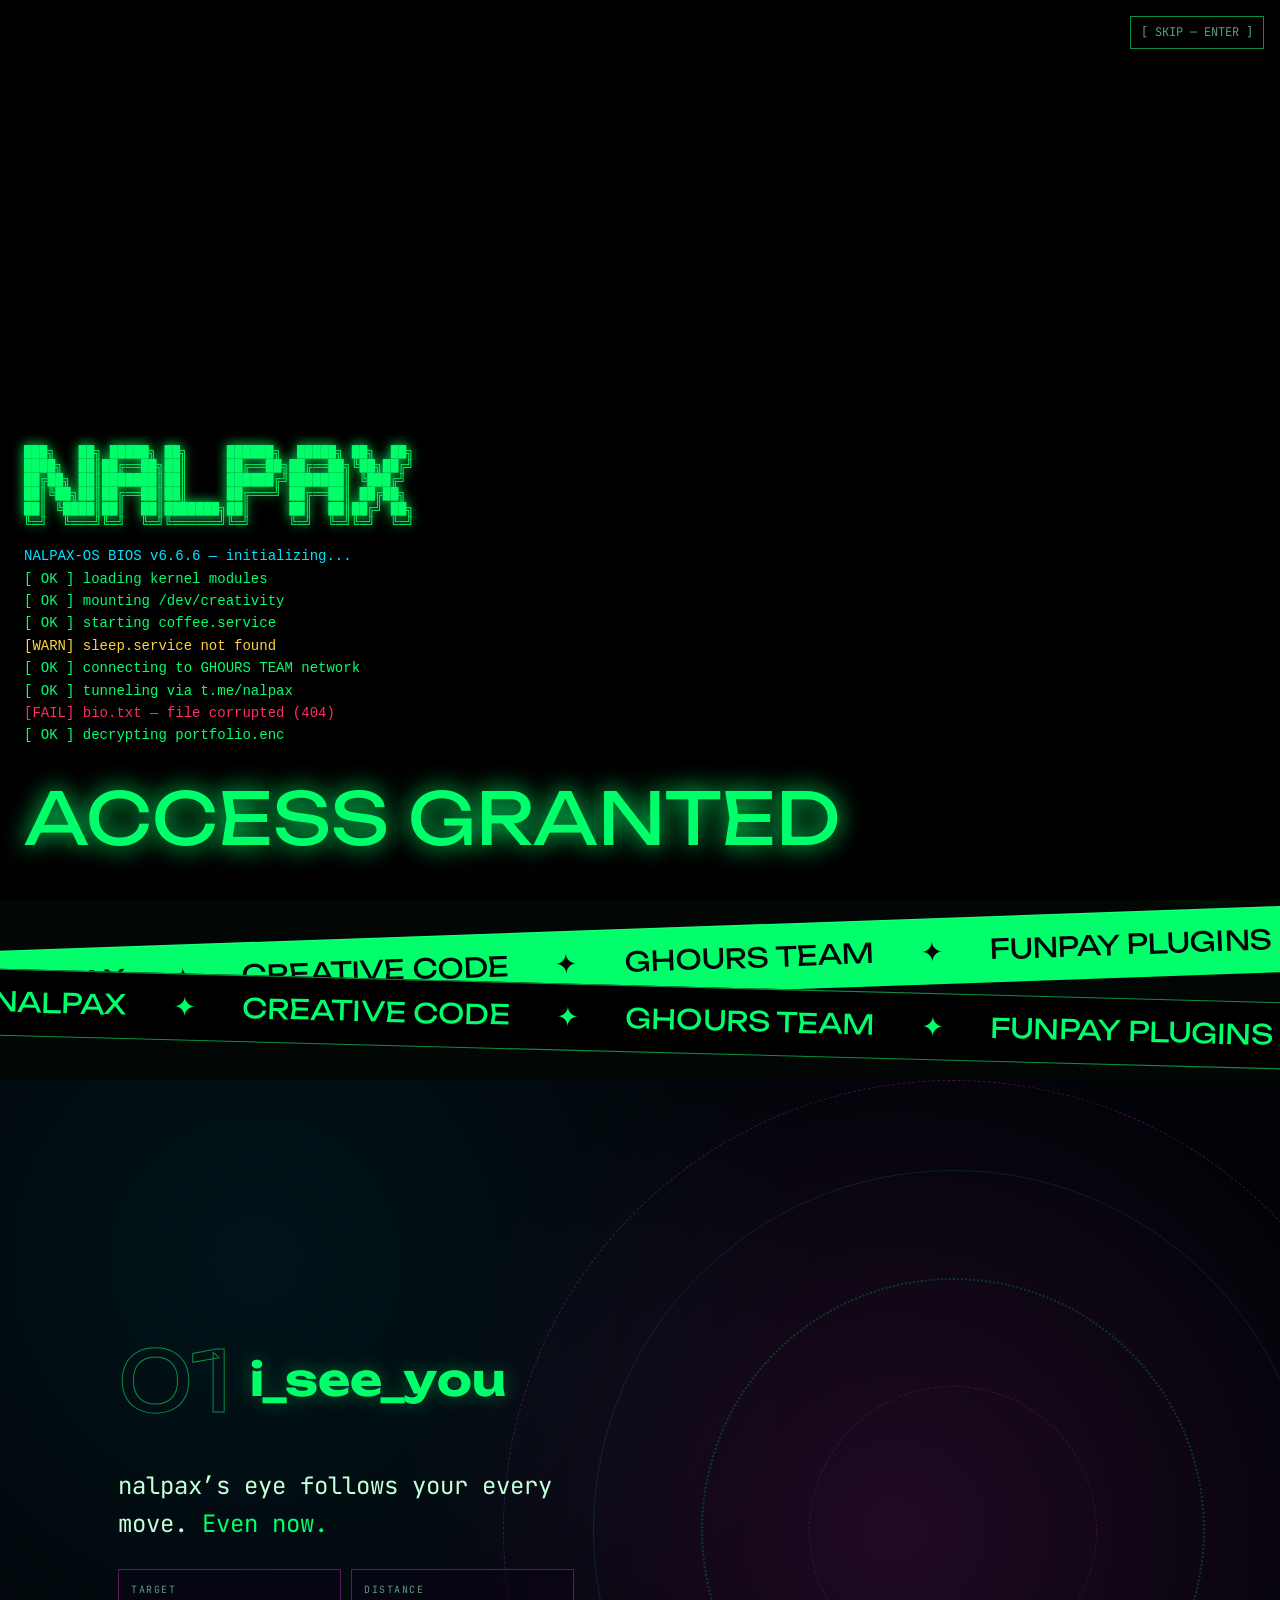
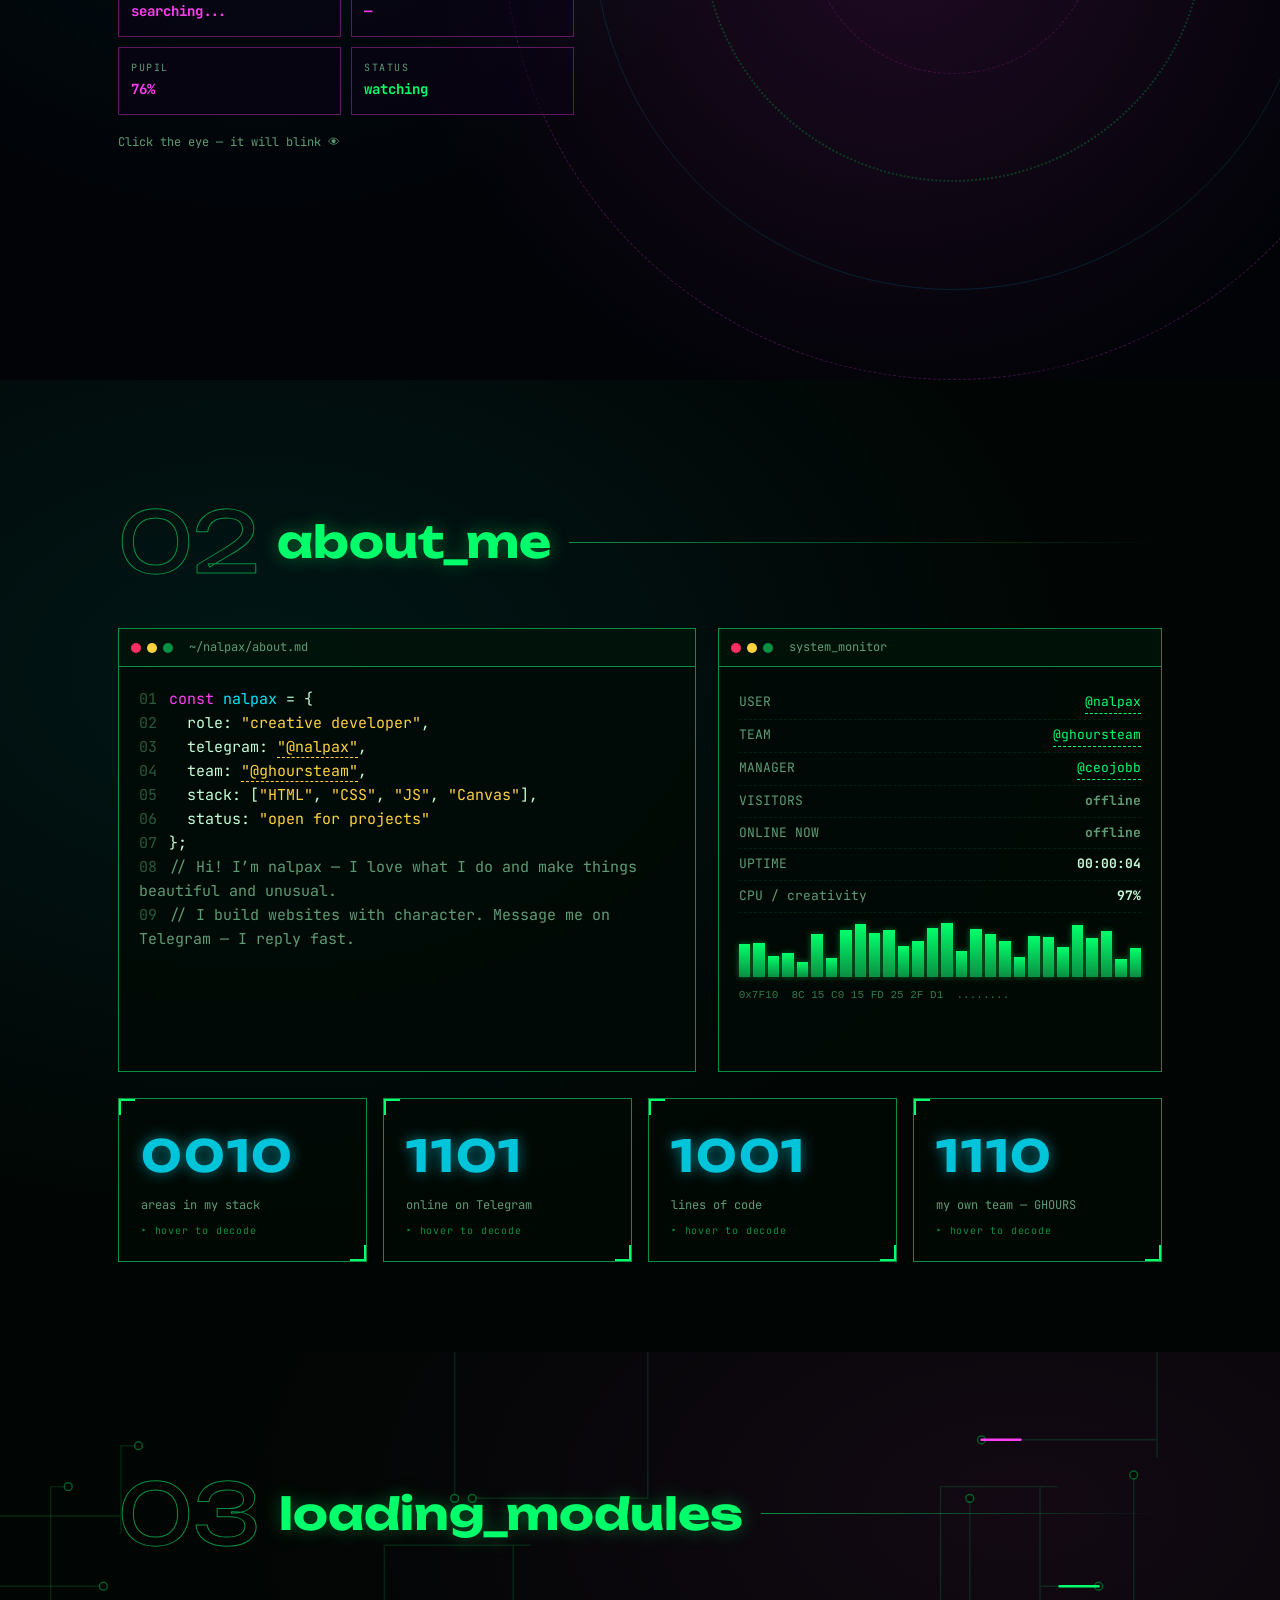
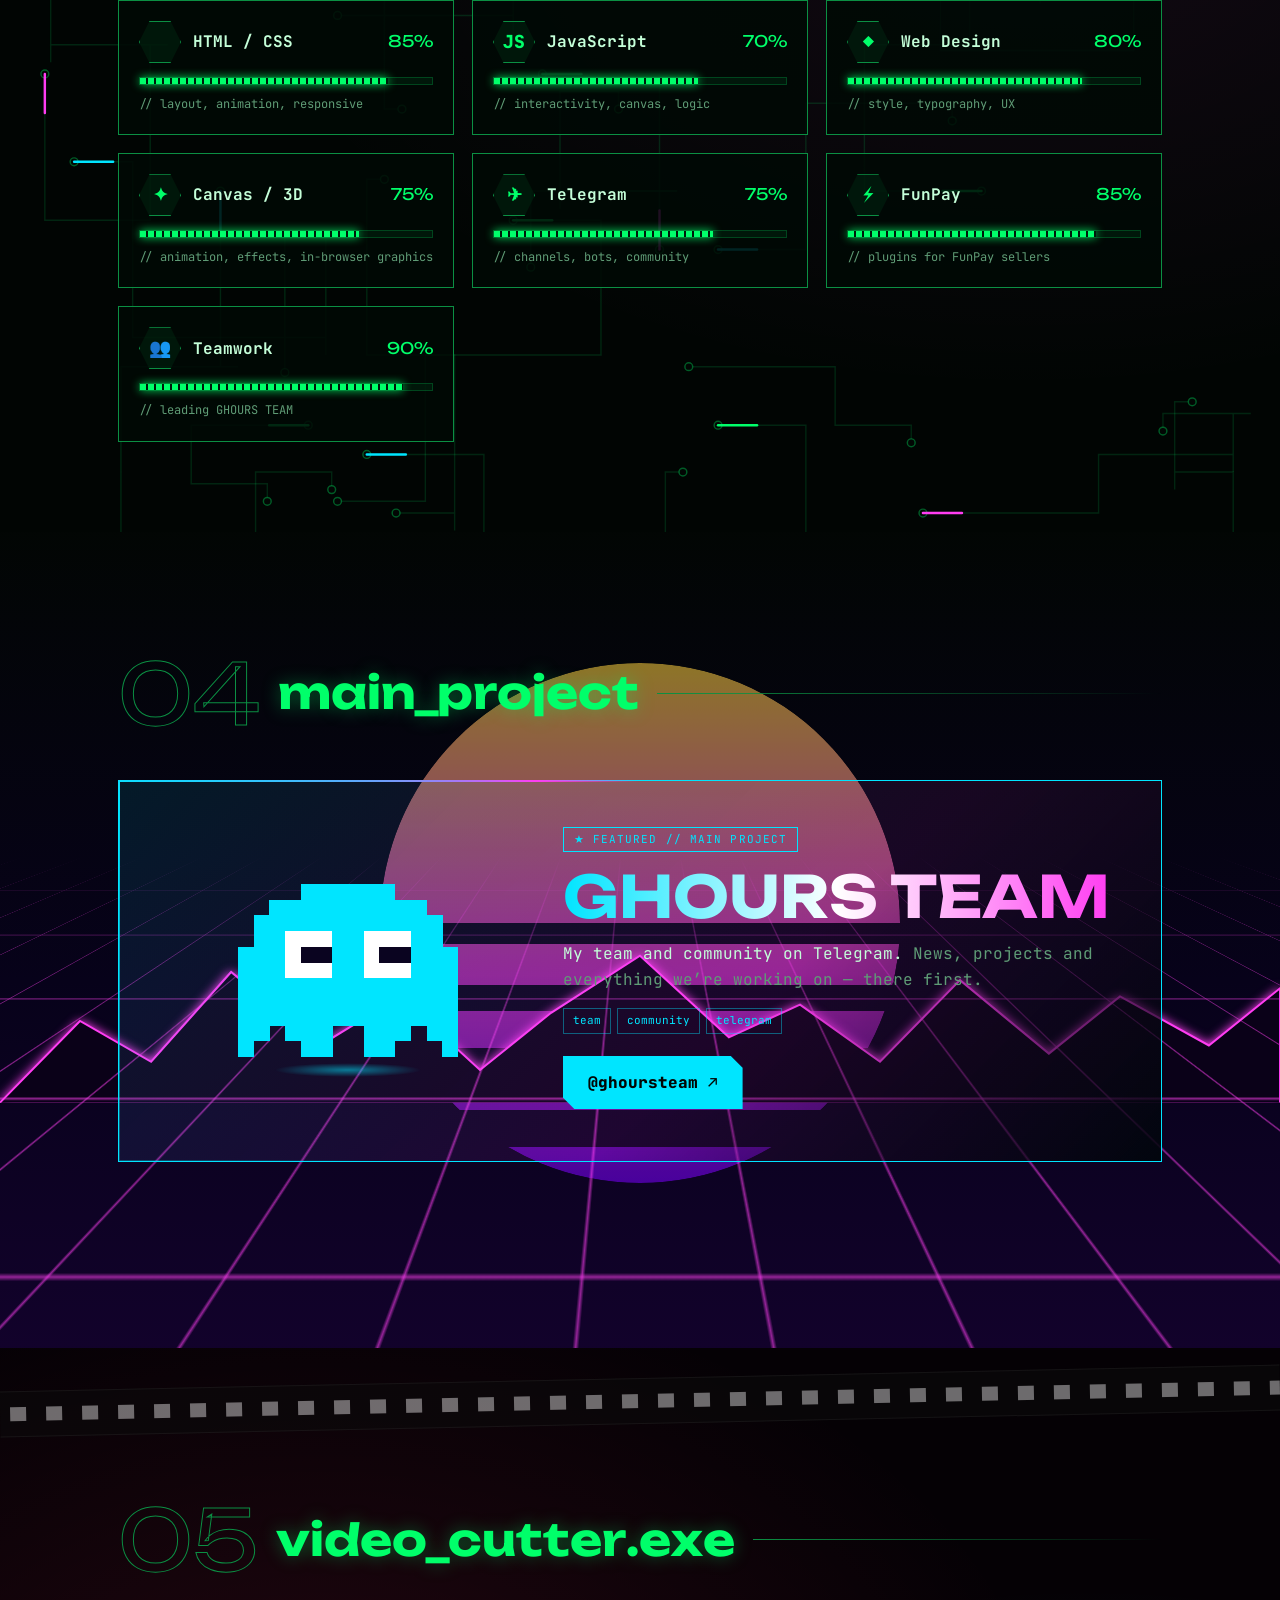
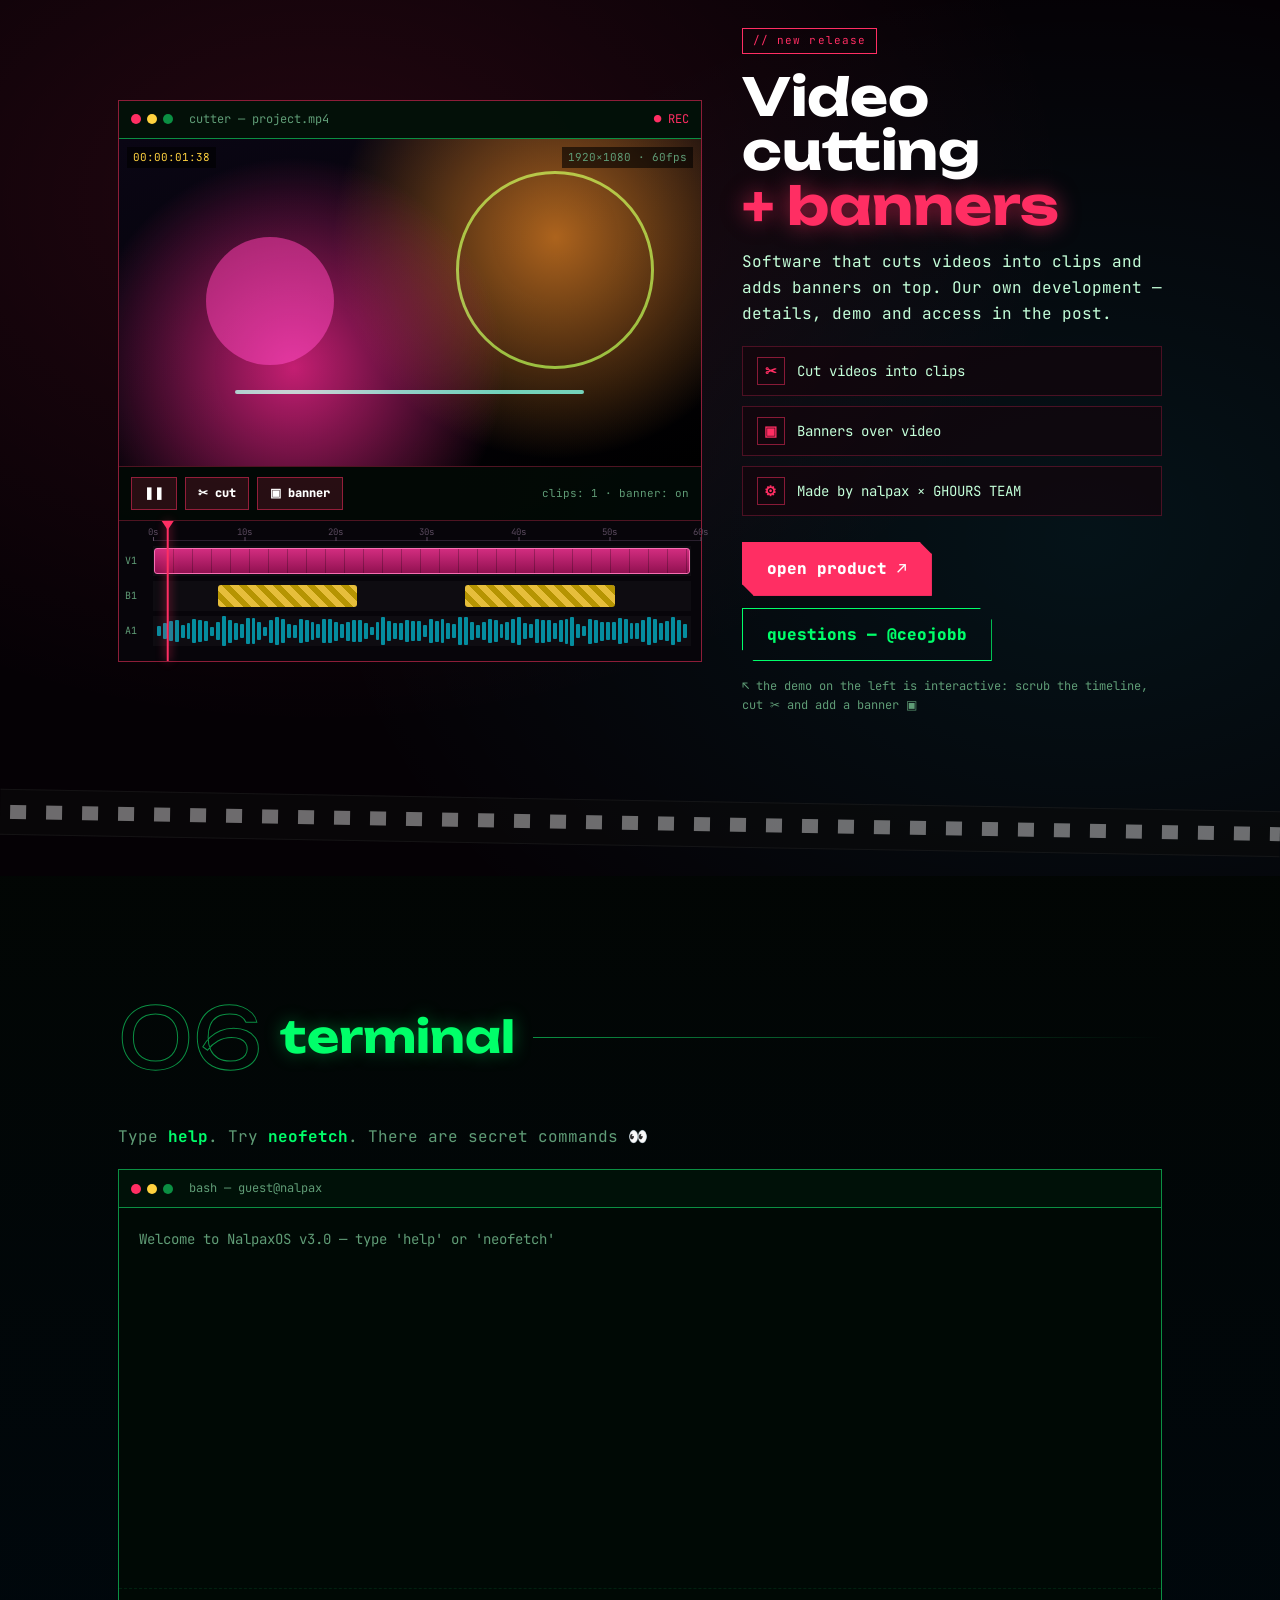
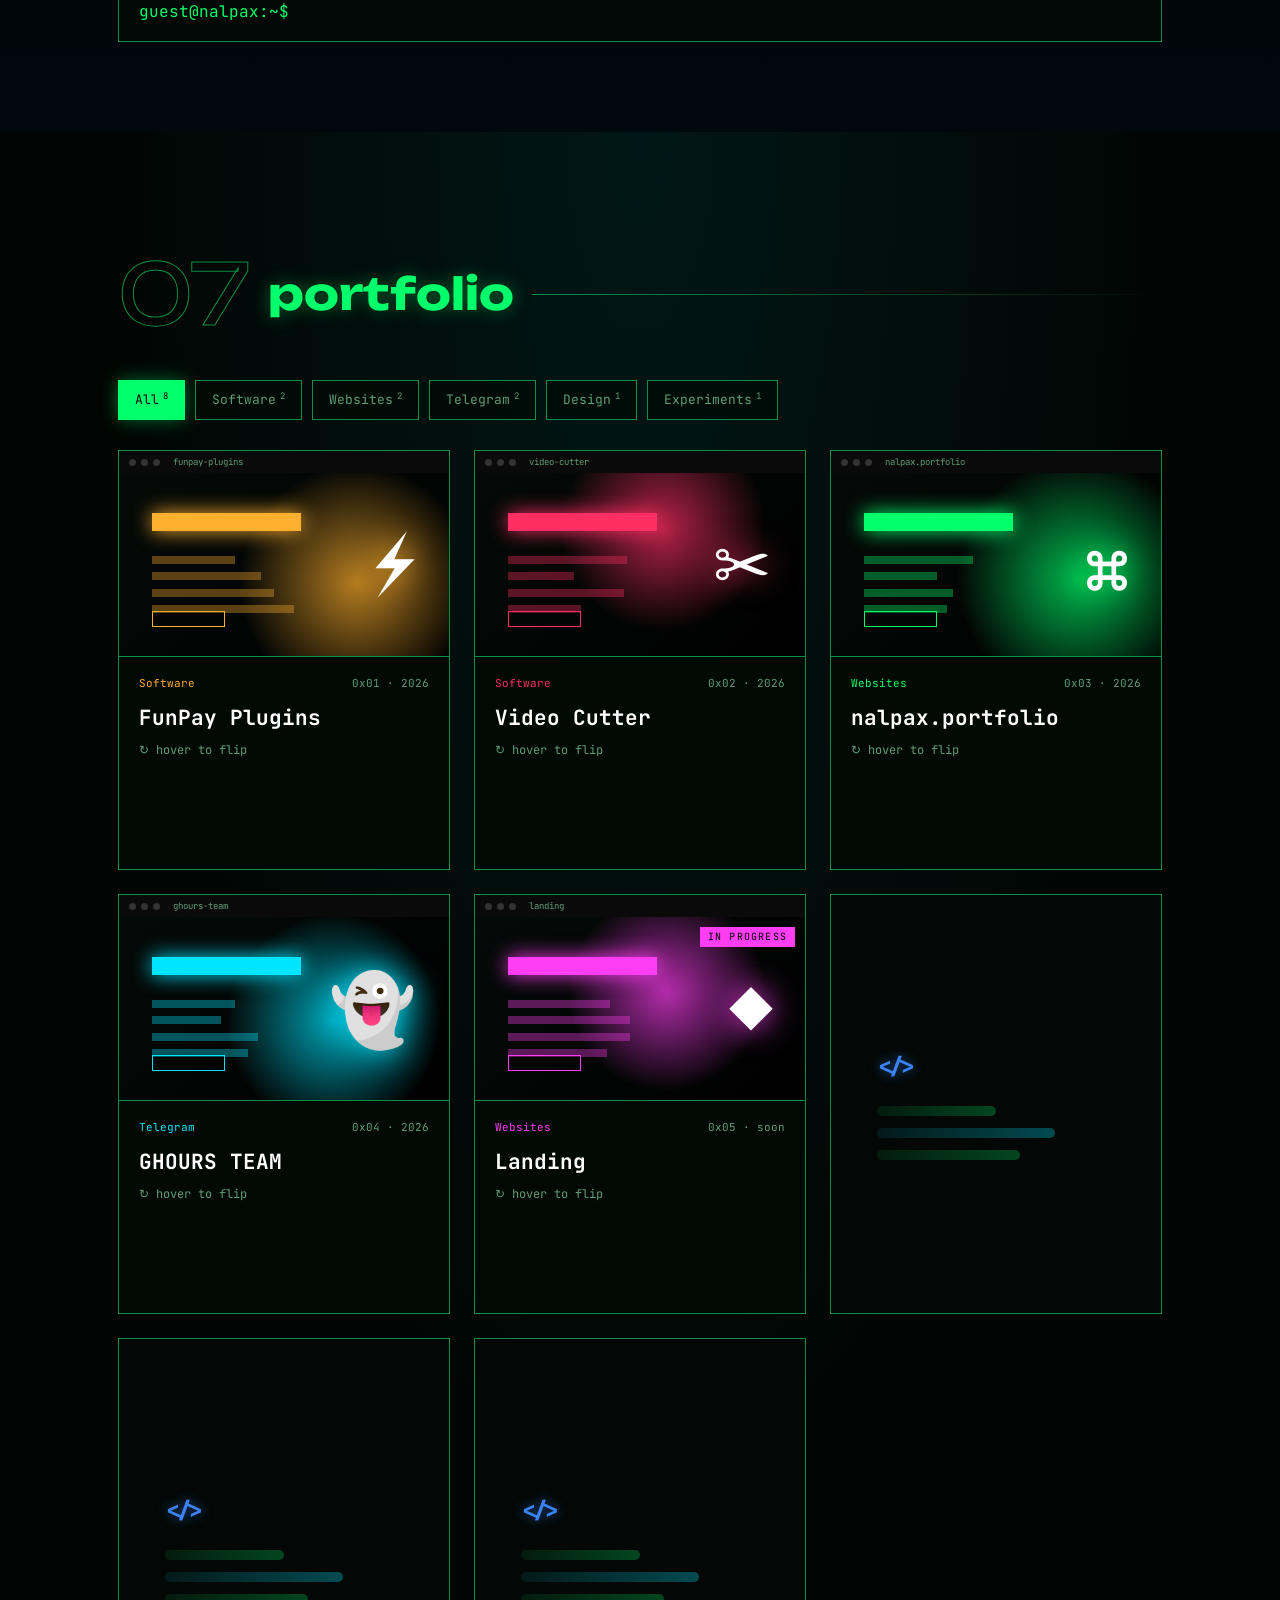
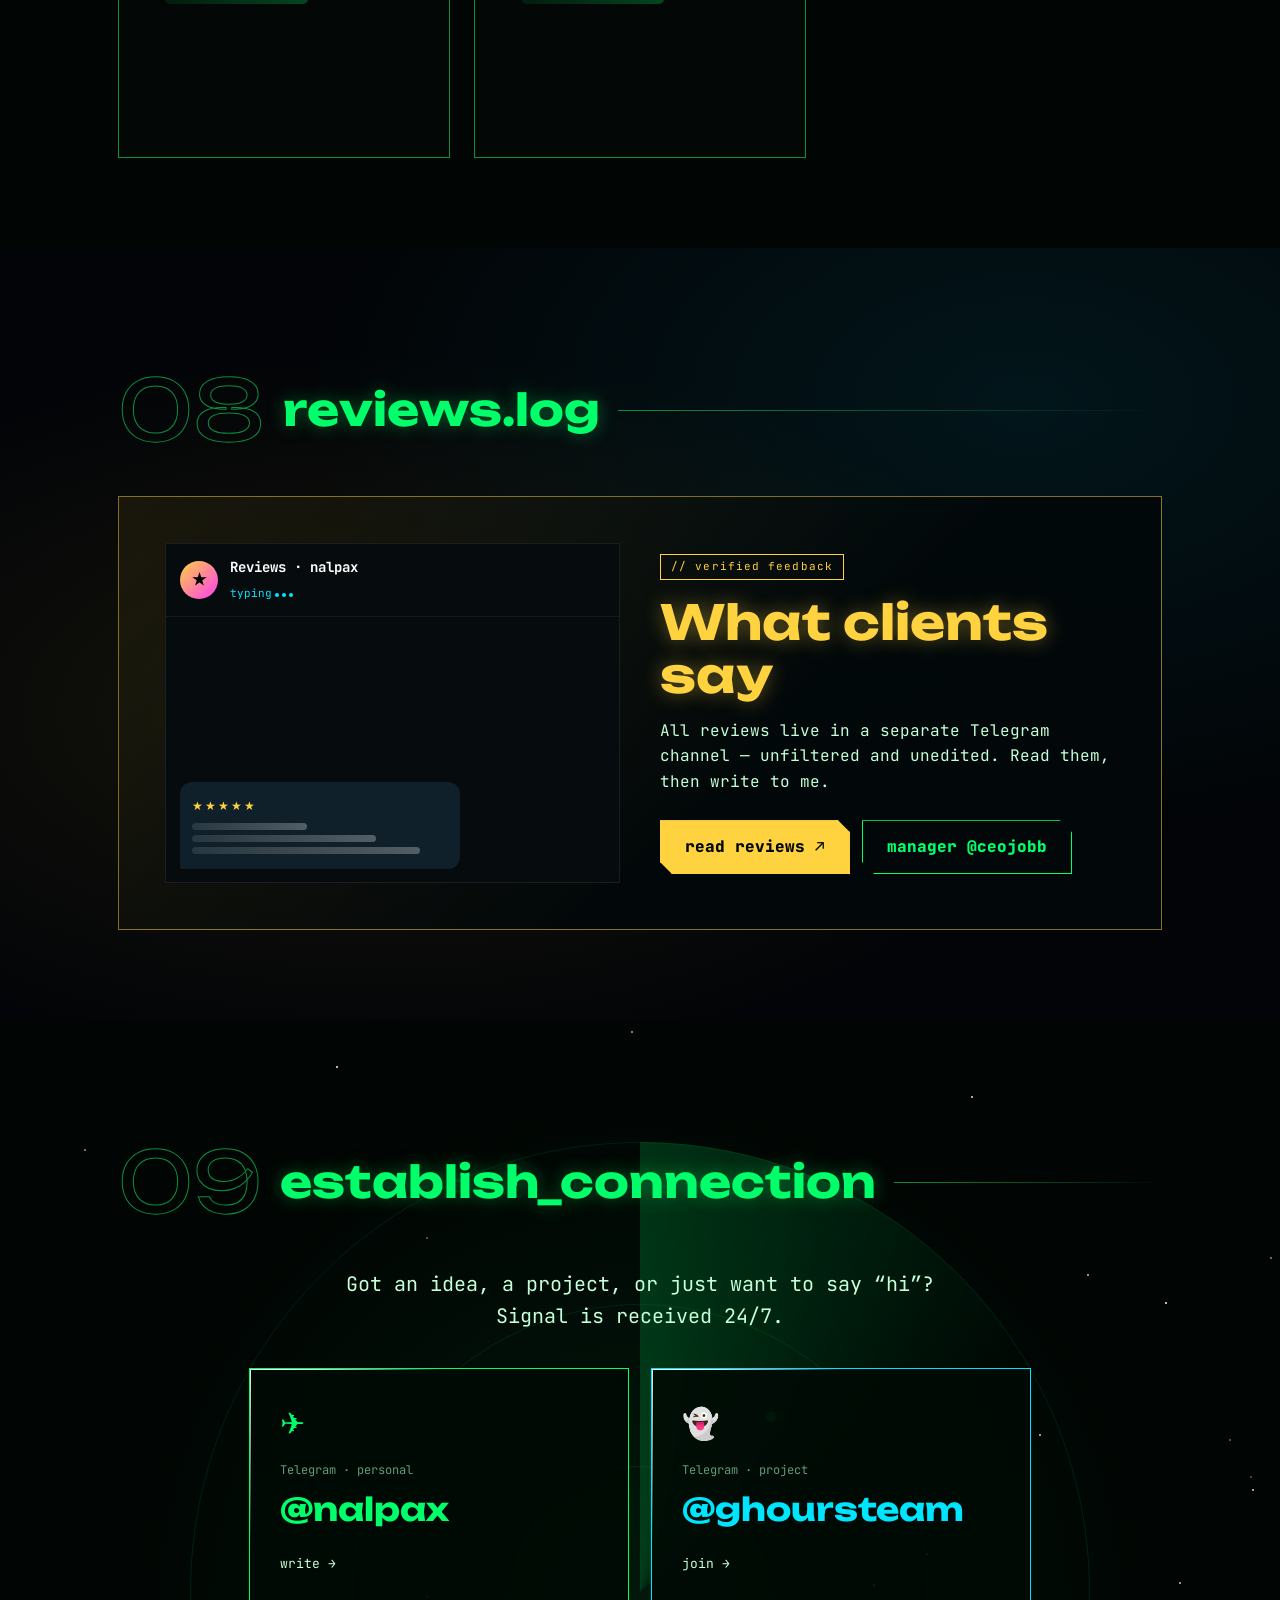
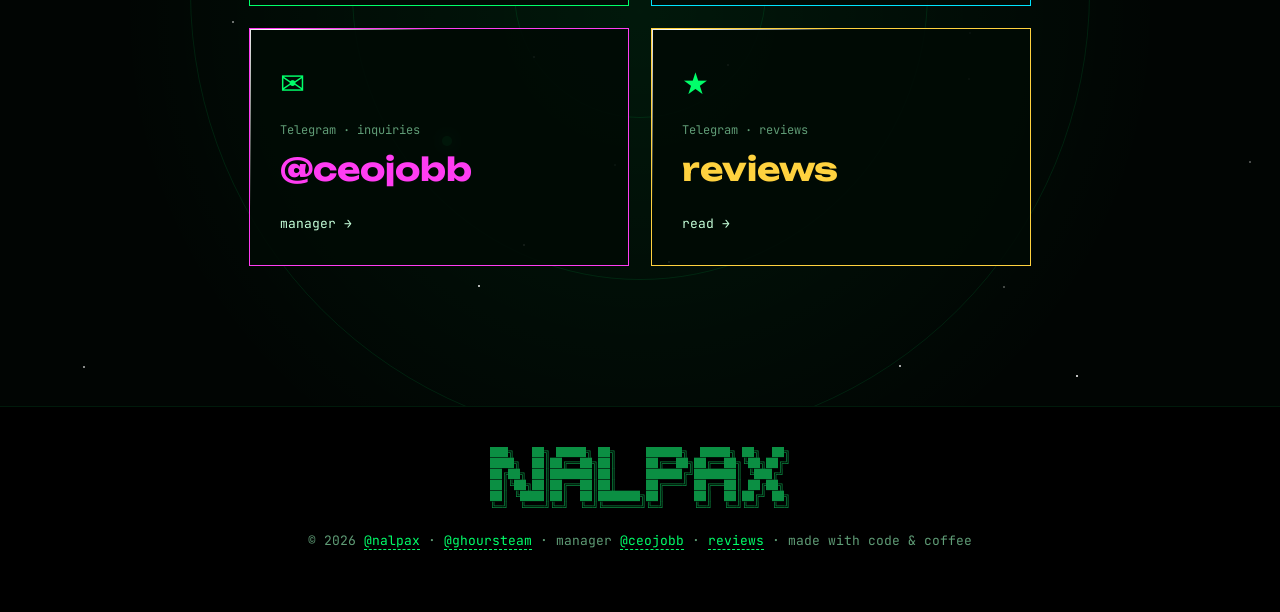
==== commit 7db3b081: "Cache-bust assets" ====
--- a/index.html
+++ b/index.html
@@ -27,7 +27,7 @@
 <script>try{var th=localStorage.getItem("nx-theme");if(th==="synthwave"||th==="alert")document.documentElement.dataset.theme=th}catch(e){}</script>
 <script>if(matchMedia("(pointer: coarse)").matches||innerWidth<760||(navigator.hardwareConcurrency||8)<=2)document.documentElement.classList.add("lite")</script>
 <link rel="icon" id="favicon" href="icon.png">
-<link rel="stylesheet" href="style.css">
+<link rel="stylesheet" href="style.css?v=1792176114">
 </head>
 <body>
 
@@ -409,6 +409,6 @@
   </svg>
 </div>
 
-<script src="script.js"></script>
+<script src="script.js?v=1792176114"></script>
 </body>
 </html>
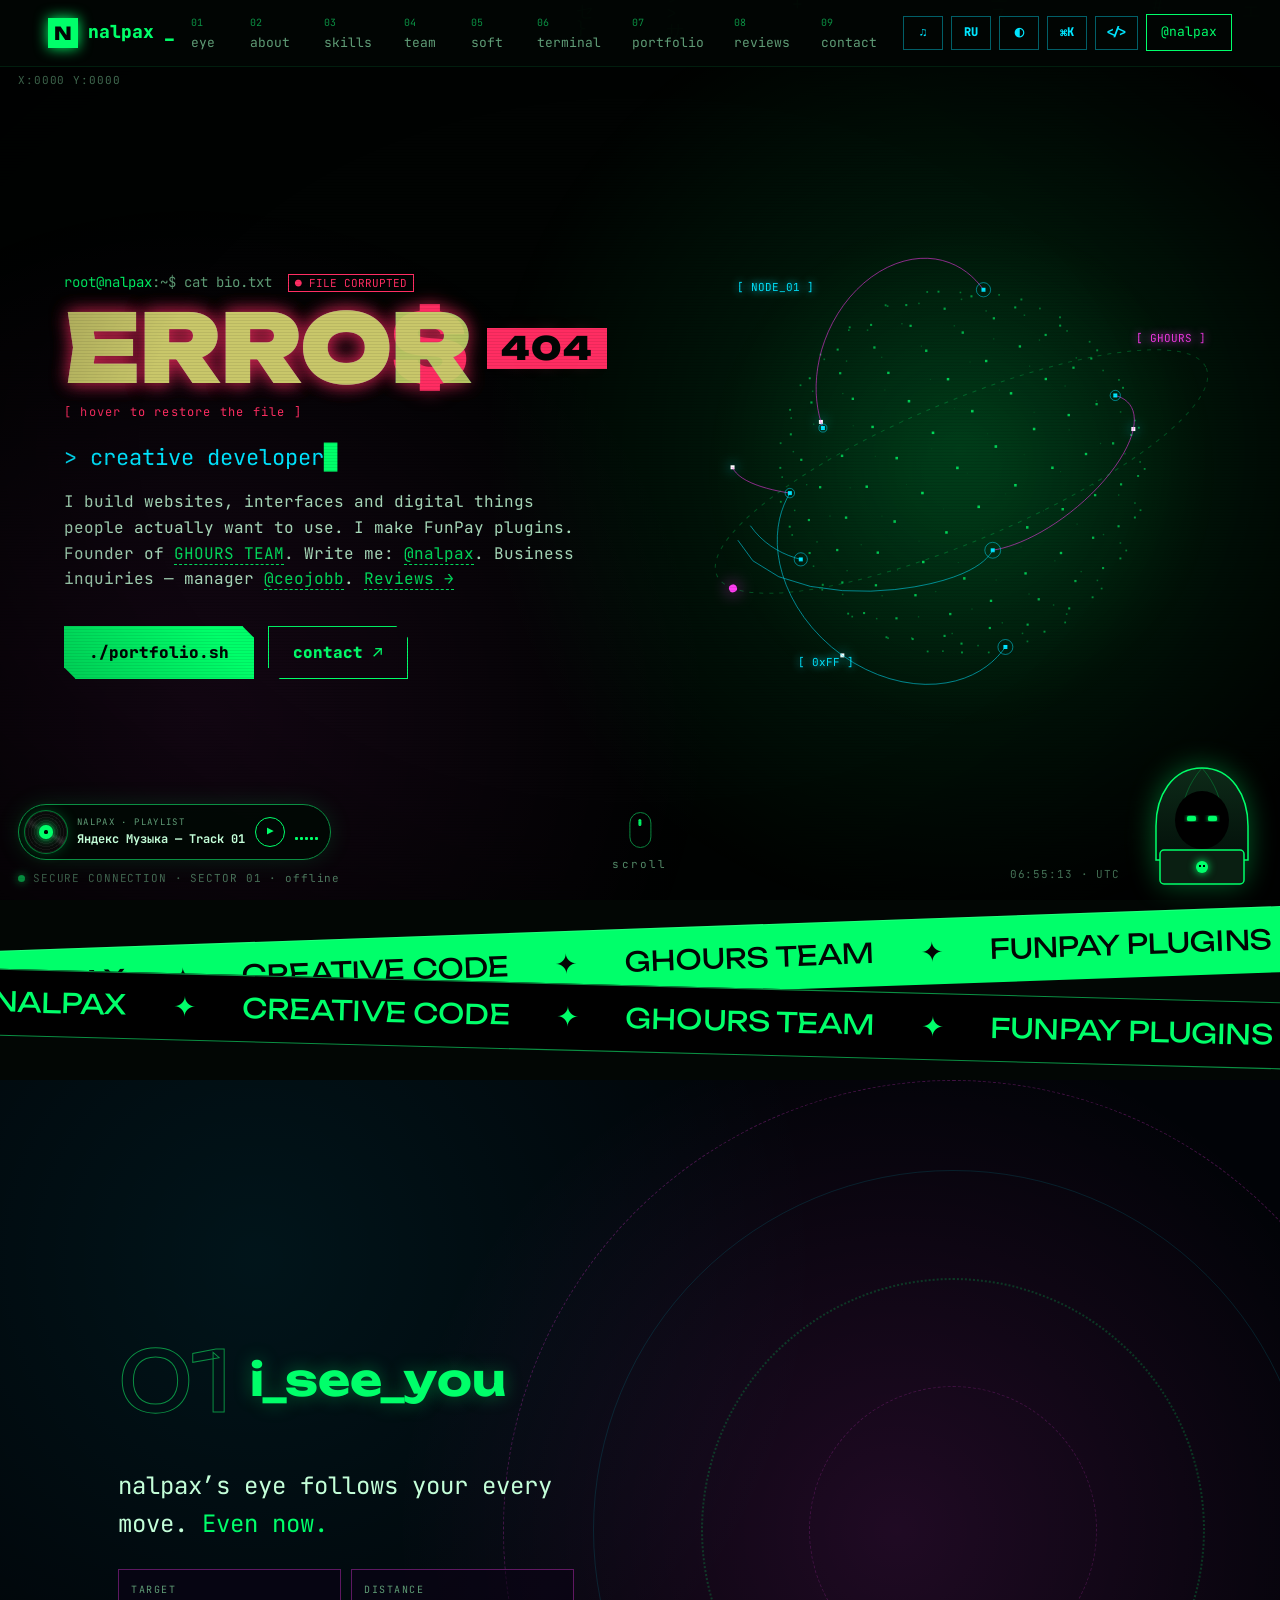
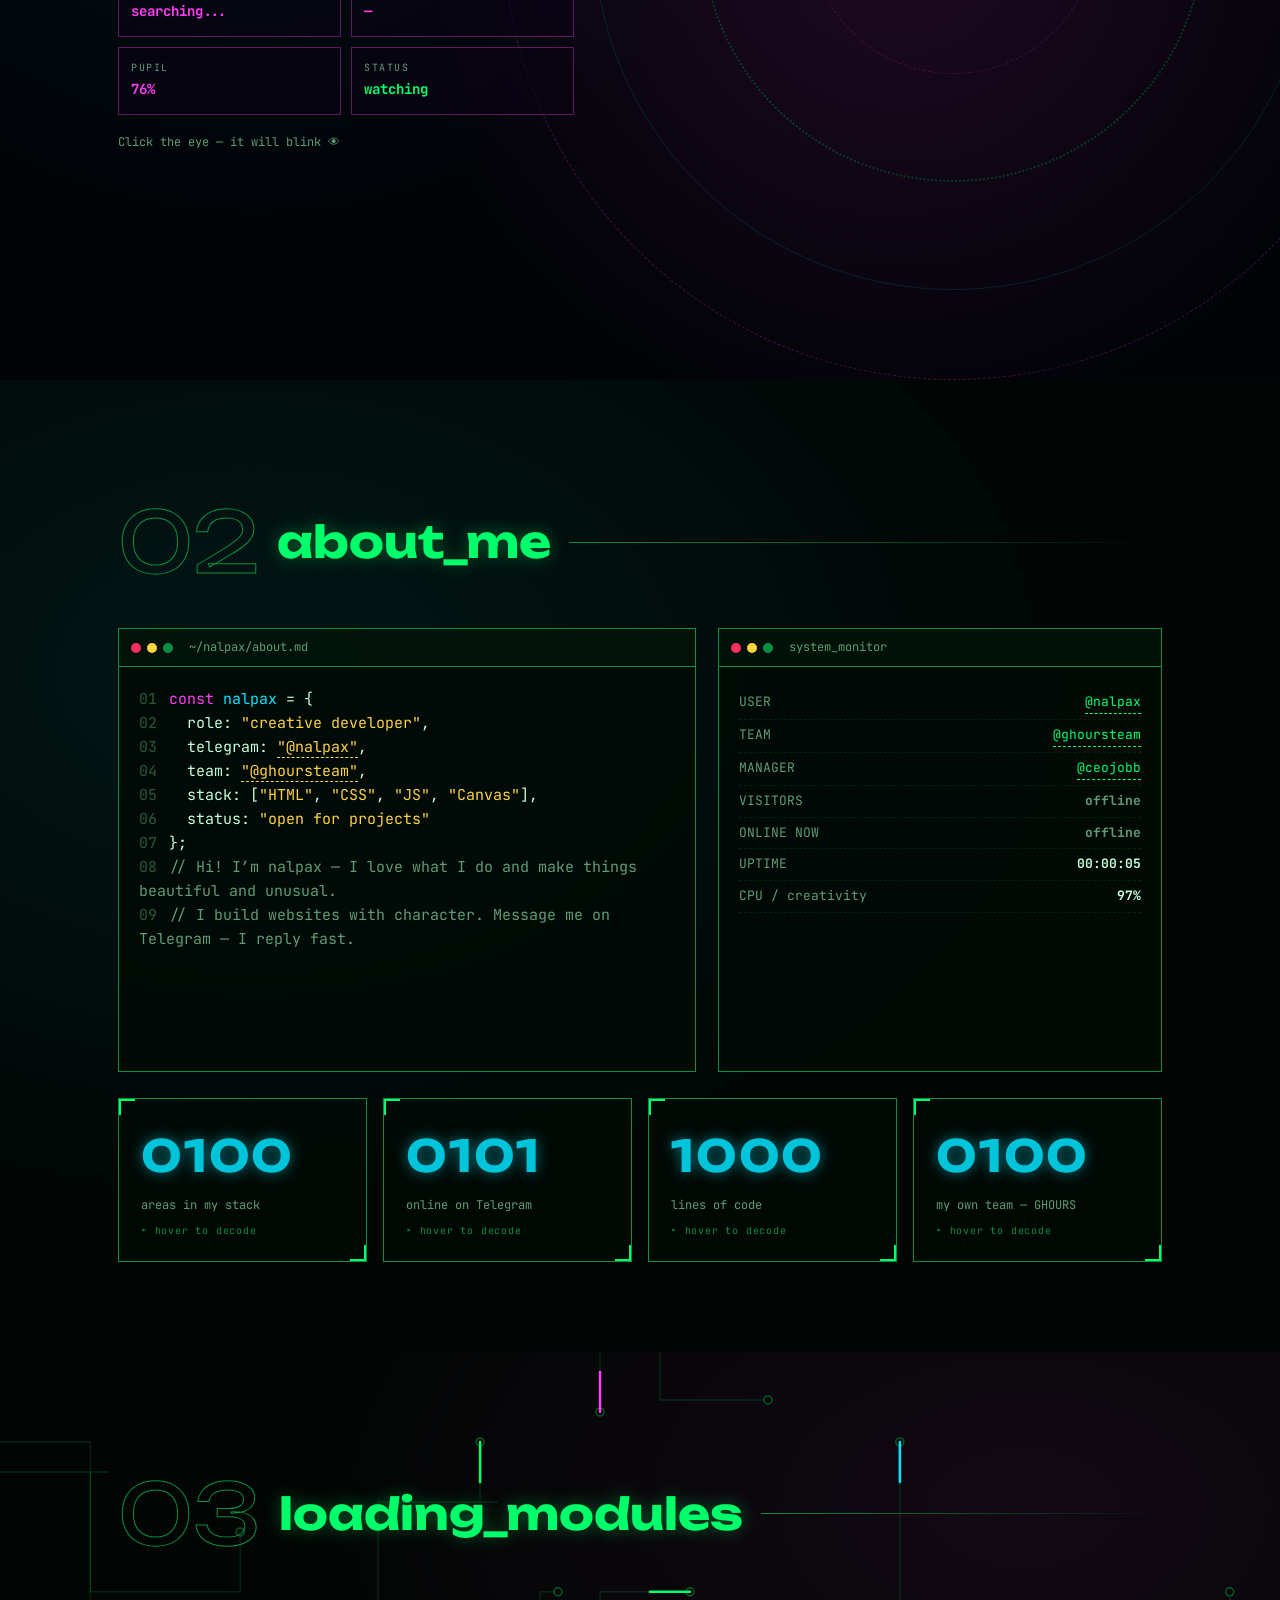
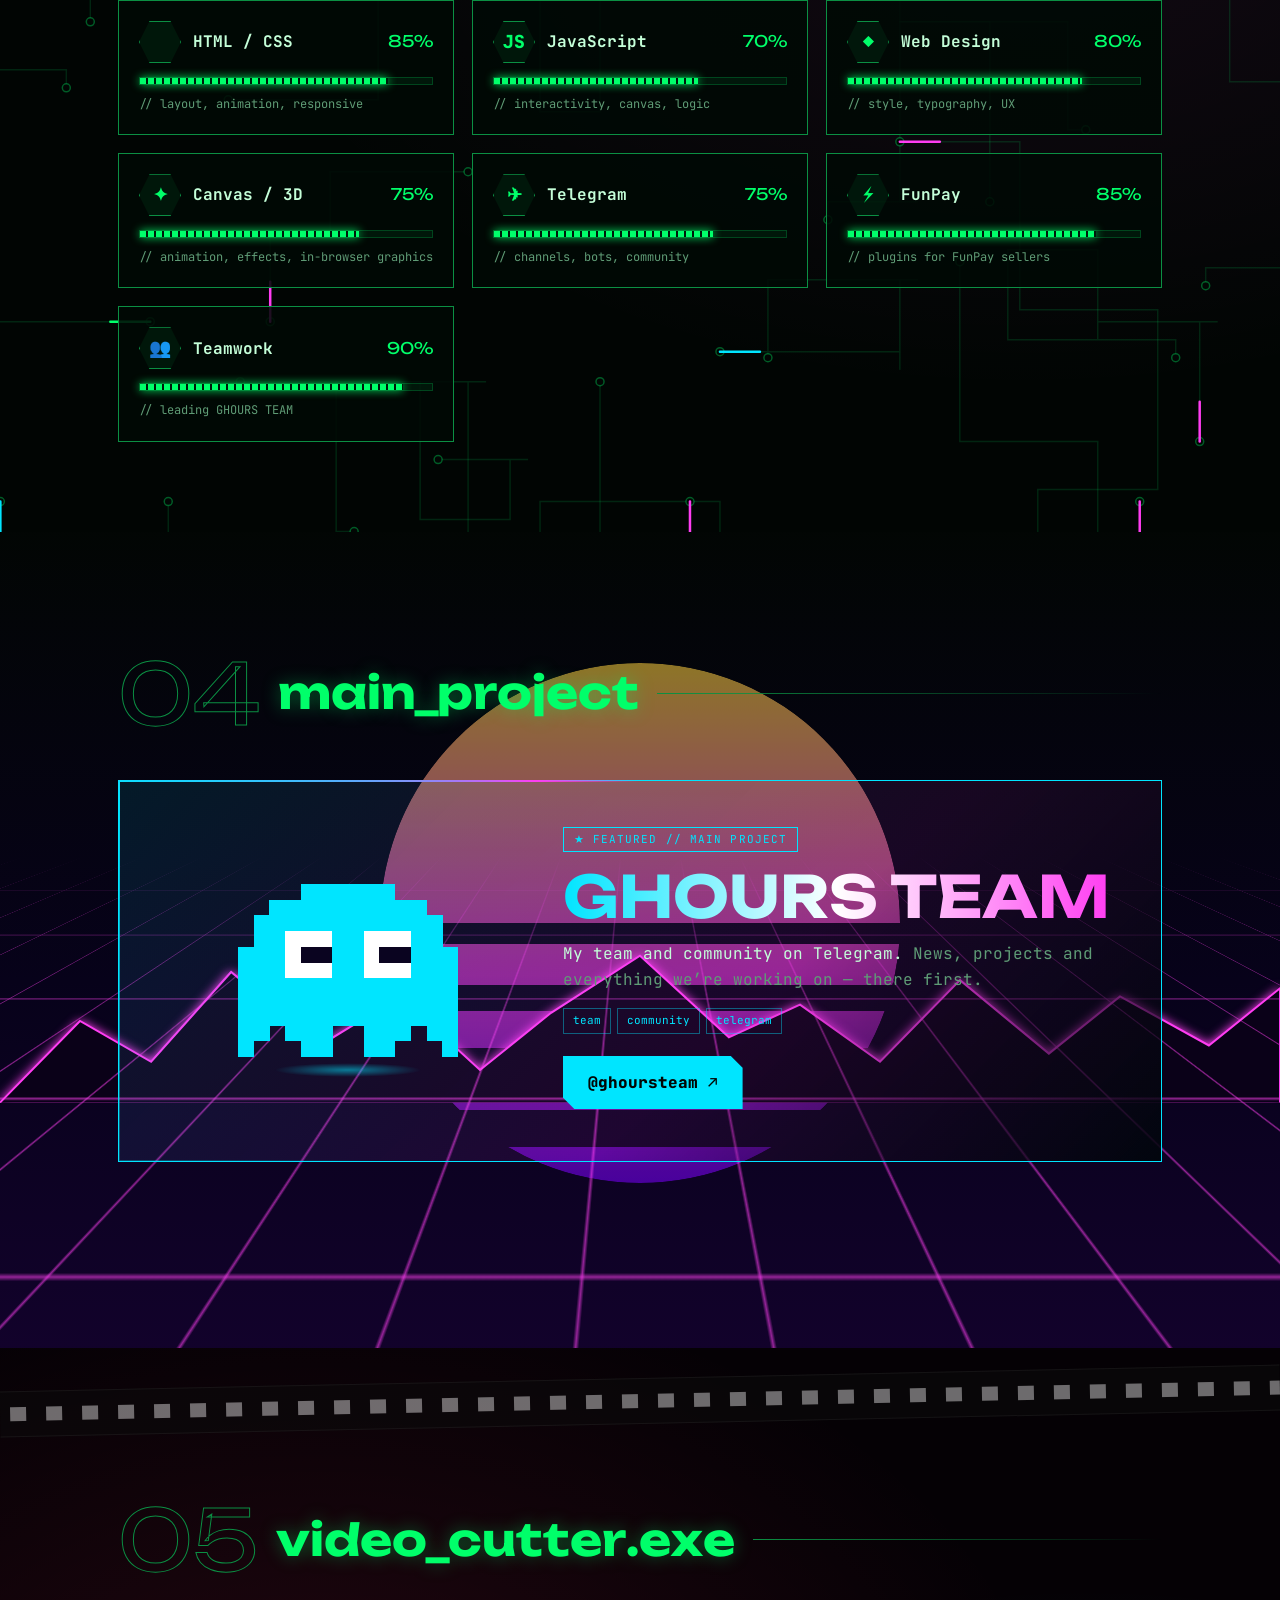
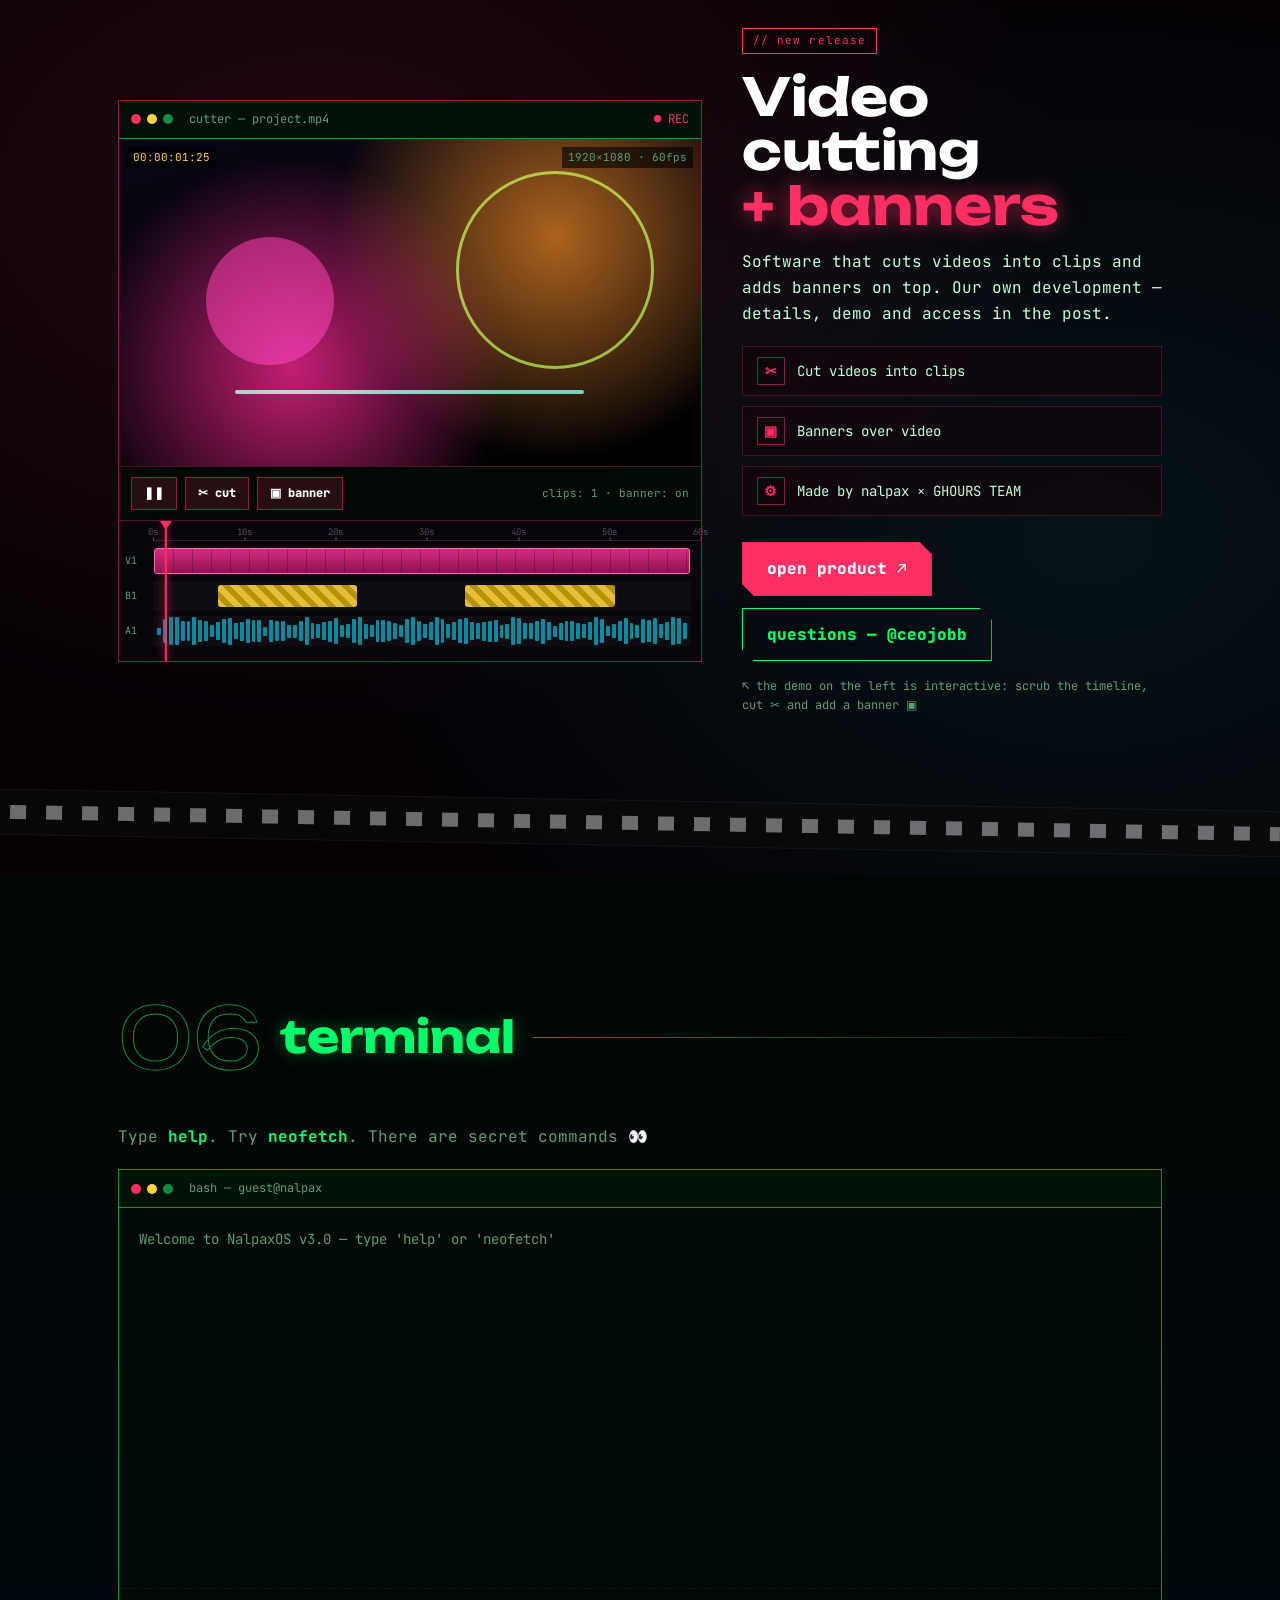
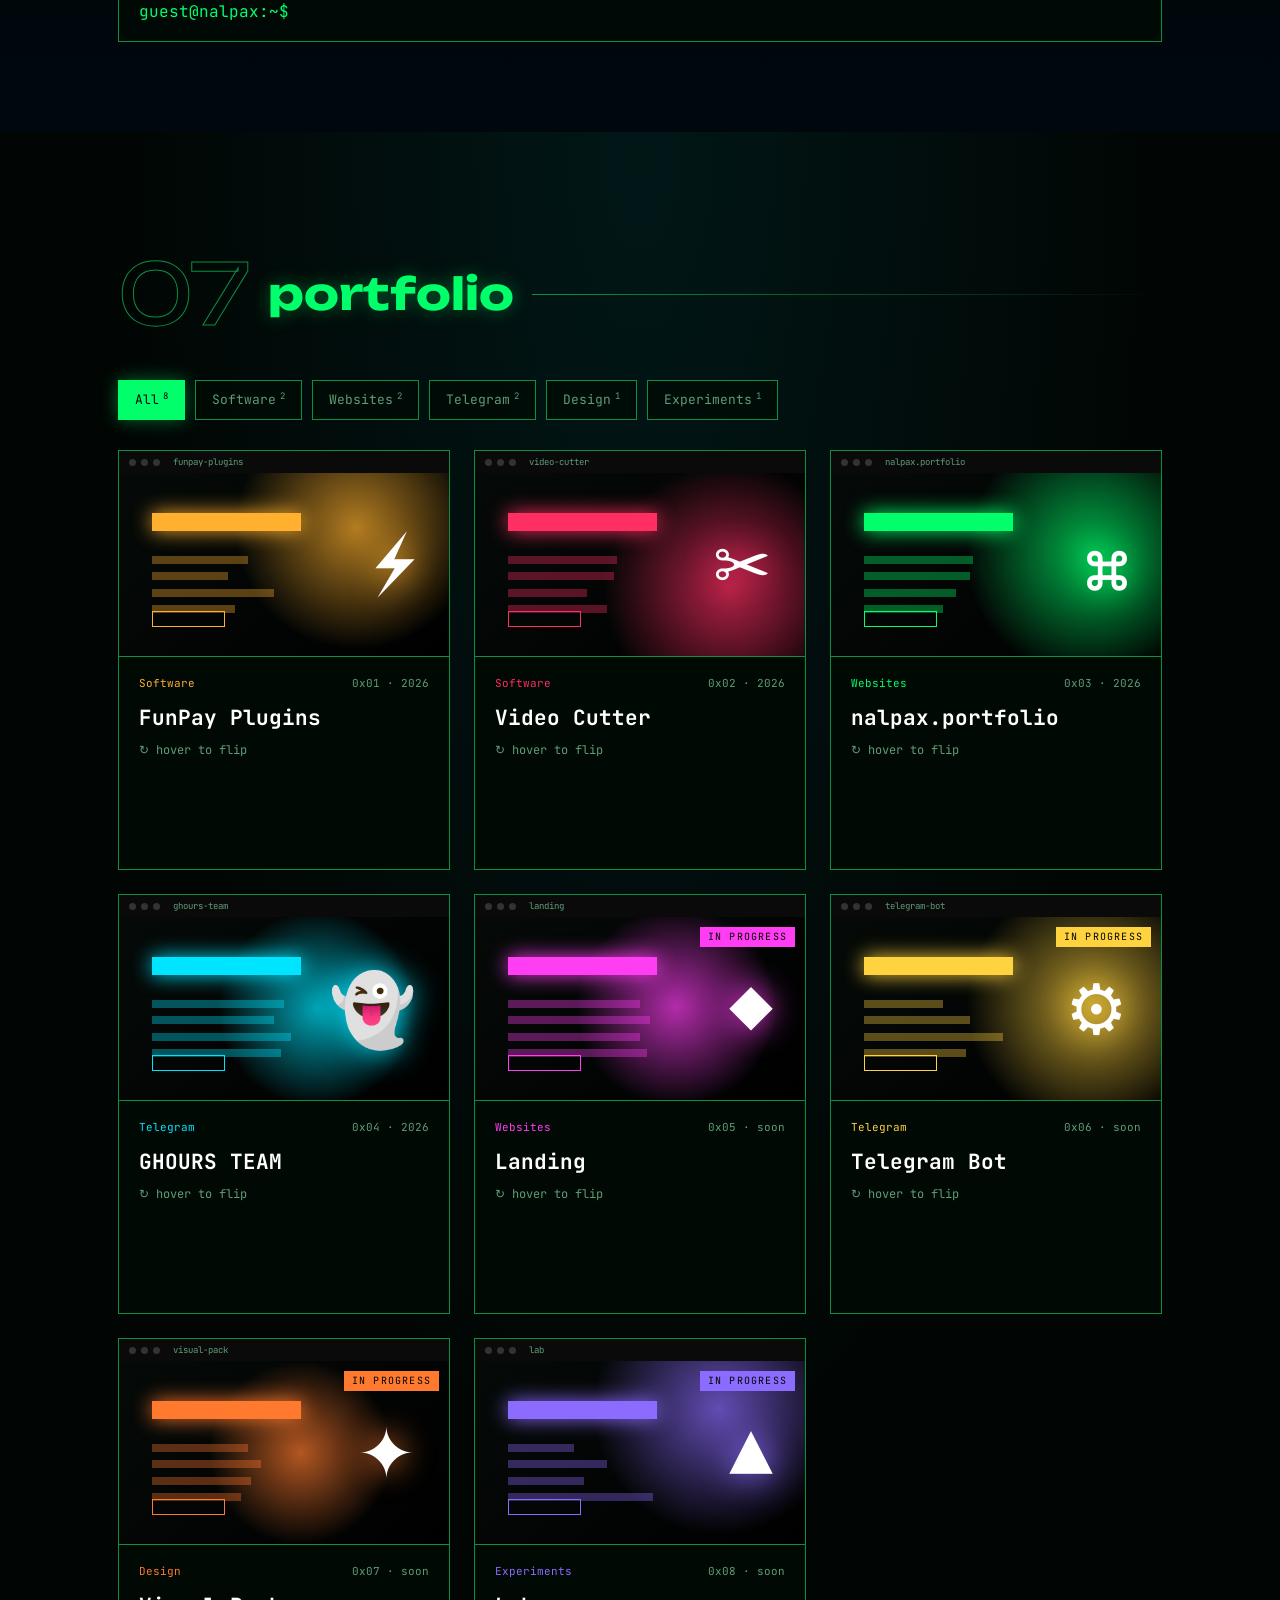
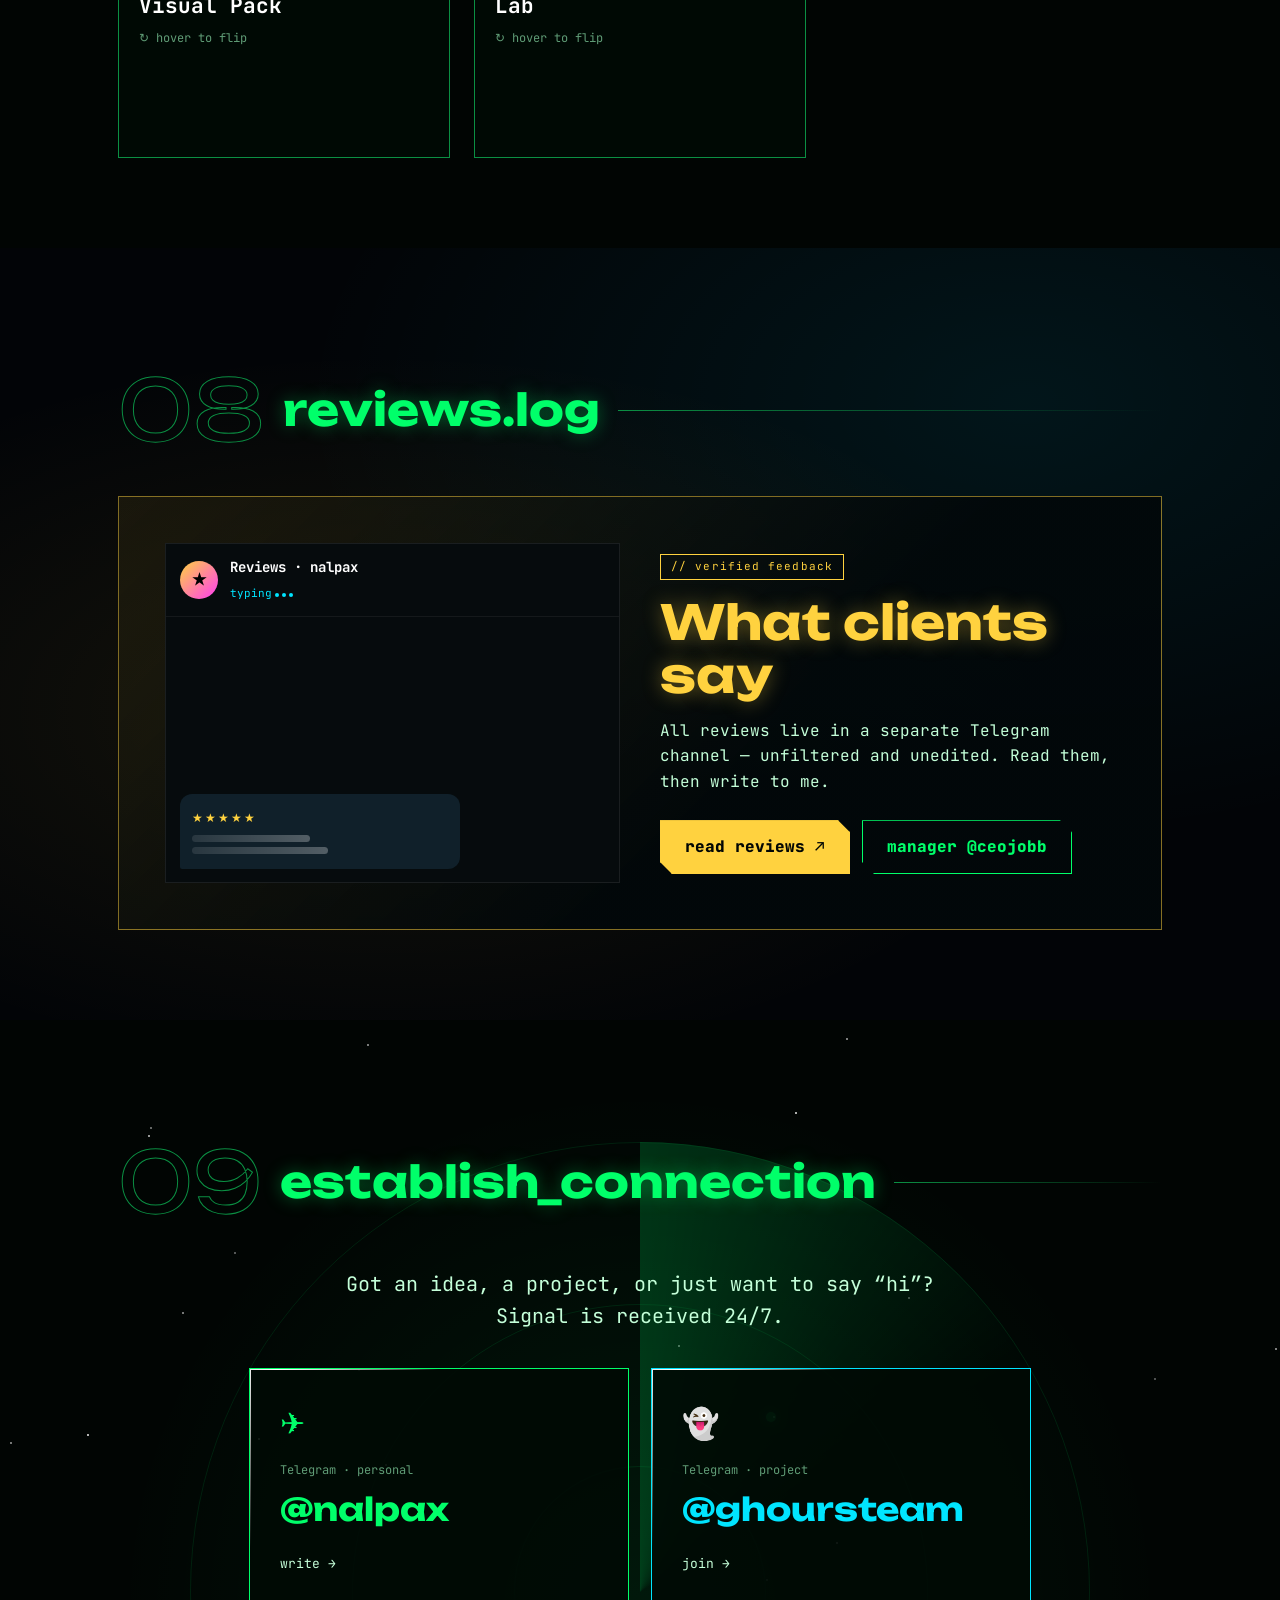
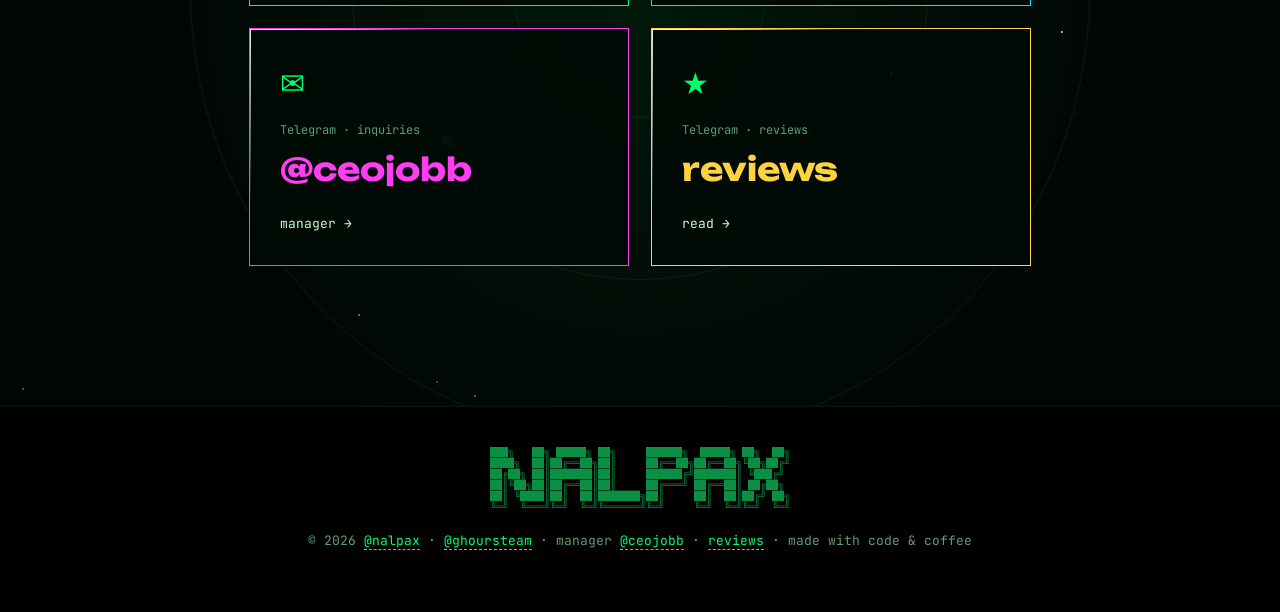
==== commit df051895: "Update site: player controls" ====
--- a/index.html
+++ b/index.html
@@ -27,7 +27,7 @@
 <script>try{var th=localStorage.getItem("nx-theme");if(th==="synthwave"||th==="alert")document.documentElement.dataset.theme=th}catch(e){}</script>
 <script>if(matchMedia("(pointer: coarse)").matches||innerWidth<760||(navigator.hardwareConcurrency||8)<=2)document.documentElement.classList.add("lite")</script>
 <link rel="icon" id="favicon" href="icon.png">
-<link rel="stylesheet" href="style.css?v=1792176114">
+<link rel="stylesheet" href="style.css?v=1792176408">
 </head>
 <body>
 
@@ -380,6 +380,16 @@
   <div class="pl-eq" aria-hidden="true"><i></i><i></i><i></i><i></i><i></i></div>
   <div class="pl-panel" id="pl-panel" hidden>
     <div class="pl-head"><span>♫ <b id="pl-head-title">что слушает nalpax</b></span><button type="button" id="pl-close" aria-label="Закрыть">✕</button></div>
+    <div class="pl-controls">
+      <div class="pl-buttons">
+        <button type="button" id="pl-prev" data-cursor="PREV" aria-label="Предыдущий трек">⏮</button>
+        <button type="button" id="pl-pp" class="pl-pp" data-cursor="PLAY" aria-label="Играть / пауза">▶</button>
+        <button type="button" id="pl-next" data-cursor="NEXT" aria-label="Следующий трек">⏭</button>
+      </div>
+      <div class="pl-seek"><span id="pl-cur">0:00</span><input type="range" id="pl-progress" min="0" max="1000" value="0" aria-label="Перемотка"><span id="pl-dur">0:00</span></div>
+      <div class="pl-vol"><span aria-hidden="true">🔈</span><input type="range" id="pl-volume" min="0" max="100" value="80" aria-label="Громкость"><span id="pl-vol-val">80%</span></div>
+      <p class="pl-note" id="pl-note" hidden></p>
+    </div>
     <ol id="pl-list"></ol>
     <div id="pl-embed"></div>
     <audio id="pl-audio" preload="none"></audio>
@@ -409,6 +419,6 @@
   </svg>
 </div>
 
-<script src="script.js?v=1792176114"></script>
+<script src="script.js?v=1792176408"></script>
 </body>
 </html>
--- a/style.css
+++ b/style.css
@@ -1016,3 +1016,24 @@
   .pl-disc { width: 38px; height: 38px; }
   .pl-panel { left: 0; }
 }
+
+/* ================= Плеер: управление ================= */
+.pl-controls { padding: 12px 14px 8px; border-bottom: 1px solid var(--green-faint); }
+.pl-buttons { display: flex; justify-content: center; align-items: center; gap: 14px; margin-bottom: 10px; }
+.pl-buttons button {
+  width: 36px; height: 36px; border-radius: 50%; border: 1px solid var(--green-dim); background: transparent;
+  color: var(--green); font: inherit; font-size: 13px; cursor: pointer; transition: background .2s, color .2s, box-shadow .2s;
+}
+.pl-buttons button:hover { background: rgba(var(--acc),.15); box-shadow: 0 0 12px rgba(var(--acc),.4); }
+.pl-buttons .pl-pp { width: 46px; height: 46px; background: var(--green); color: var(--bg); border-color: var(--green); font-size: 15px; }
+.pl-buttons .pl-pp:hover { background: var(--green); box-shadow: 0 0 20px var(--green); }
+.pl-seek, .pl-vol { display: flex; align-items: center; gap: 8px; font-size: 10px; color: var(--muted); margin: 6px 0; }
+.pl-seek span, .pl-vol span { min-width: 30px; text-align: center; }
+.pl-controls input[type="range"] {
+  --fill: 0%; flex: 1; height: 4px; appearance: none; -webkit-appearance: none; border-radius: 2px; cursor: pointer;
+  background: linear-gradient(90deg, var(--green) var(--fill), rgba(var(--acc),.18) var(--fill));
+}
+.pl-controls input[type="range"]::-webkit-slider-thumb { -webkit-appearance: none; width: 12px; height: 12px; border-radius: 50%; background: var(--green); box-shadow: 0 0 8px var(--green); }
+.pl-controls input[type="range"]::-moz-range-thumb { width: 12px; height: 12px; border: 0; border-radius: 50%; background: var(--green); box-shadow: 0 0 8px var(--green); }
+.pl-controls input[type="range"]:disabled { opacity: .3; cursor: not-allowed; }
+.pl-note { font-size: 11px; color: var(--cyan); margin-top: 6px; line-height: 1.4; }
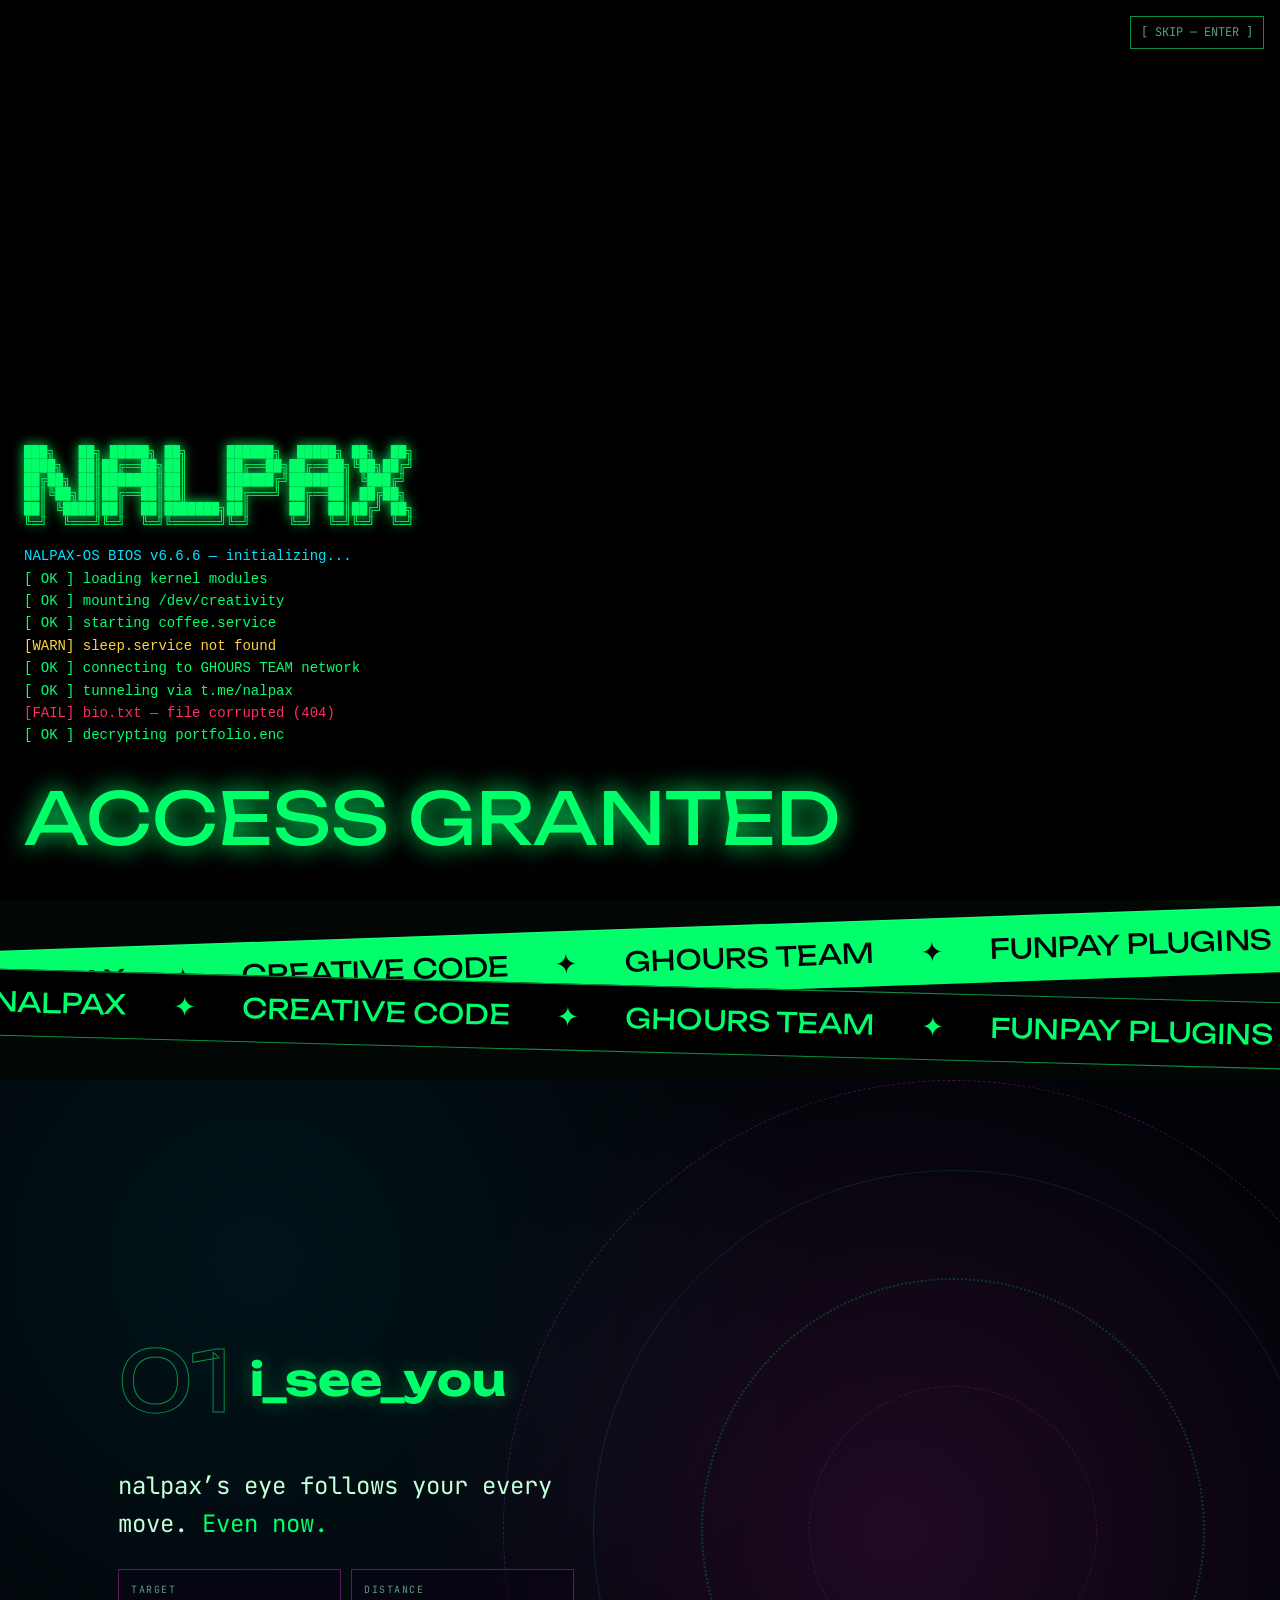
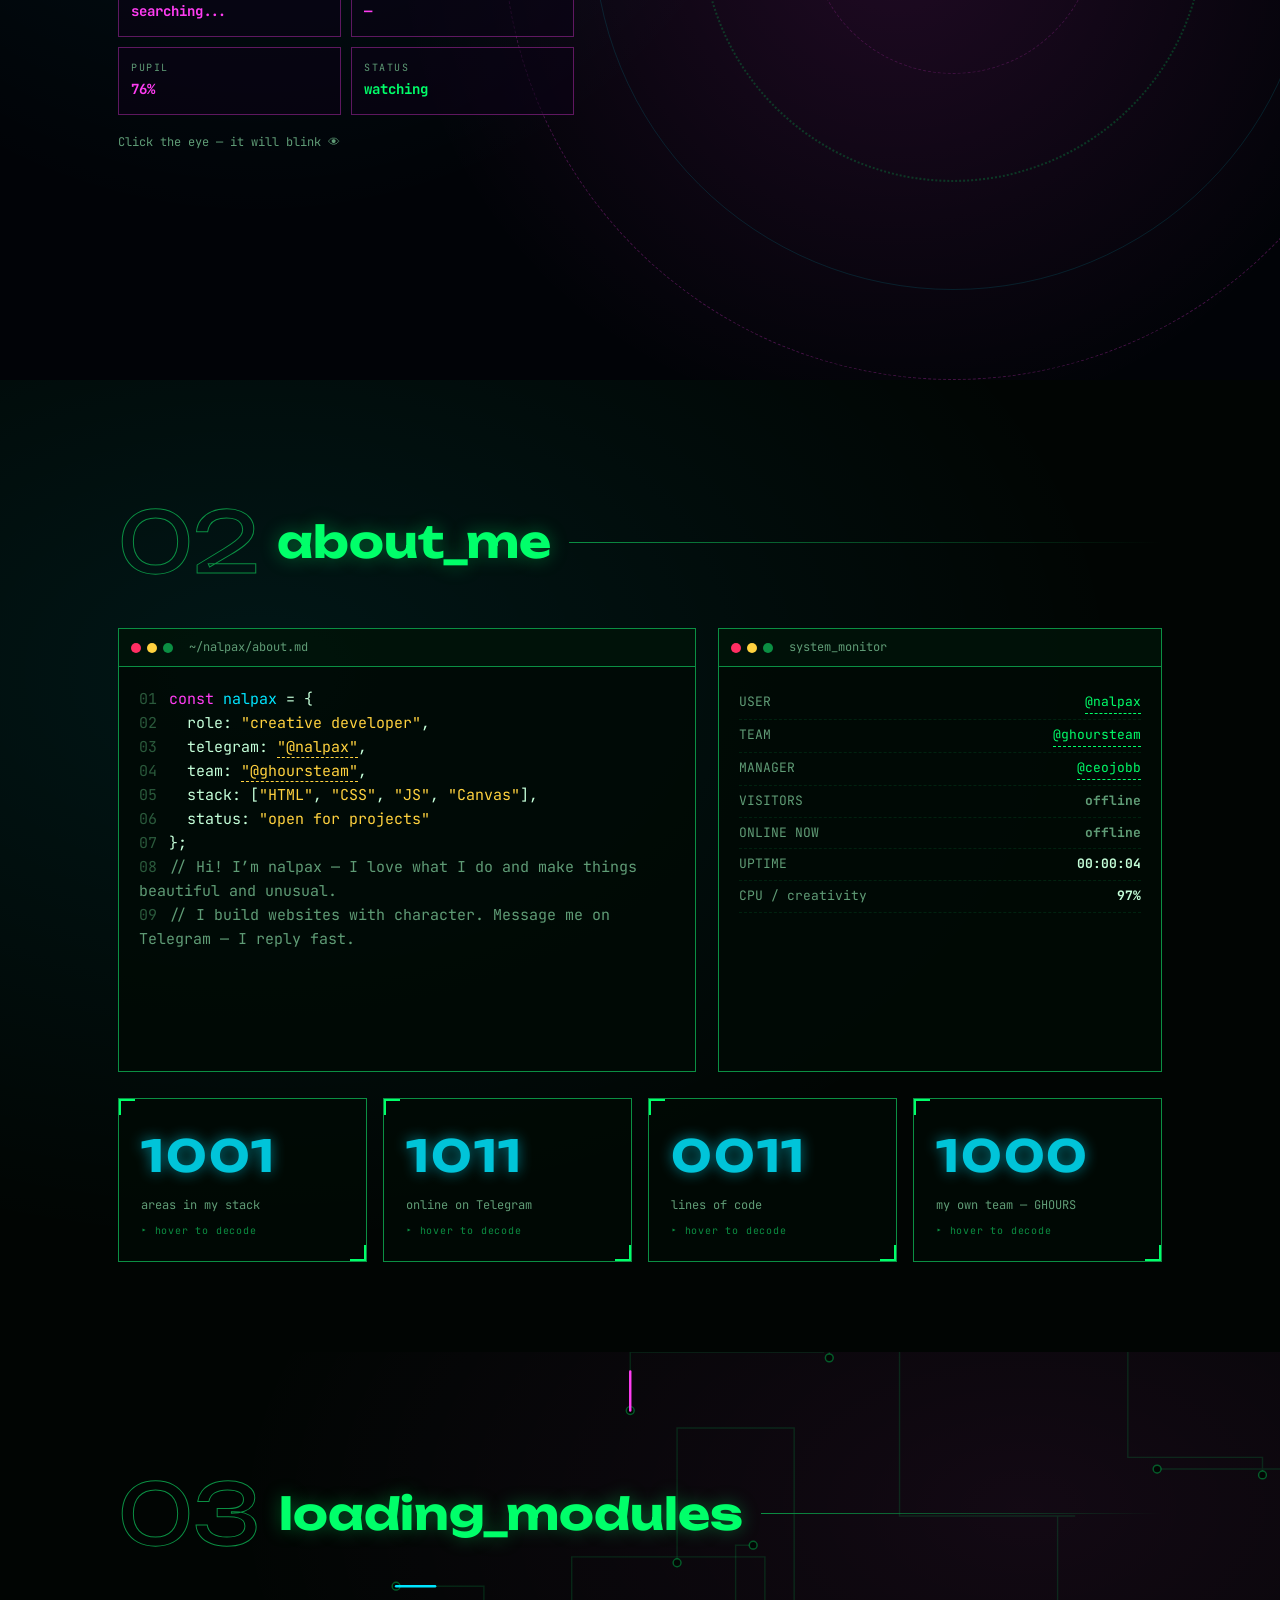
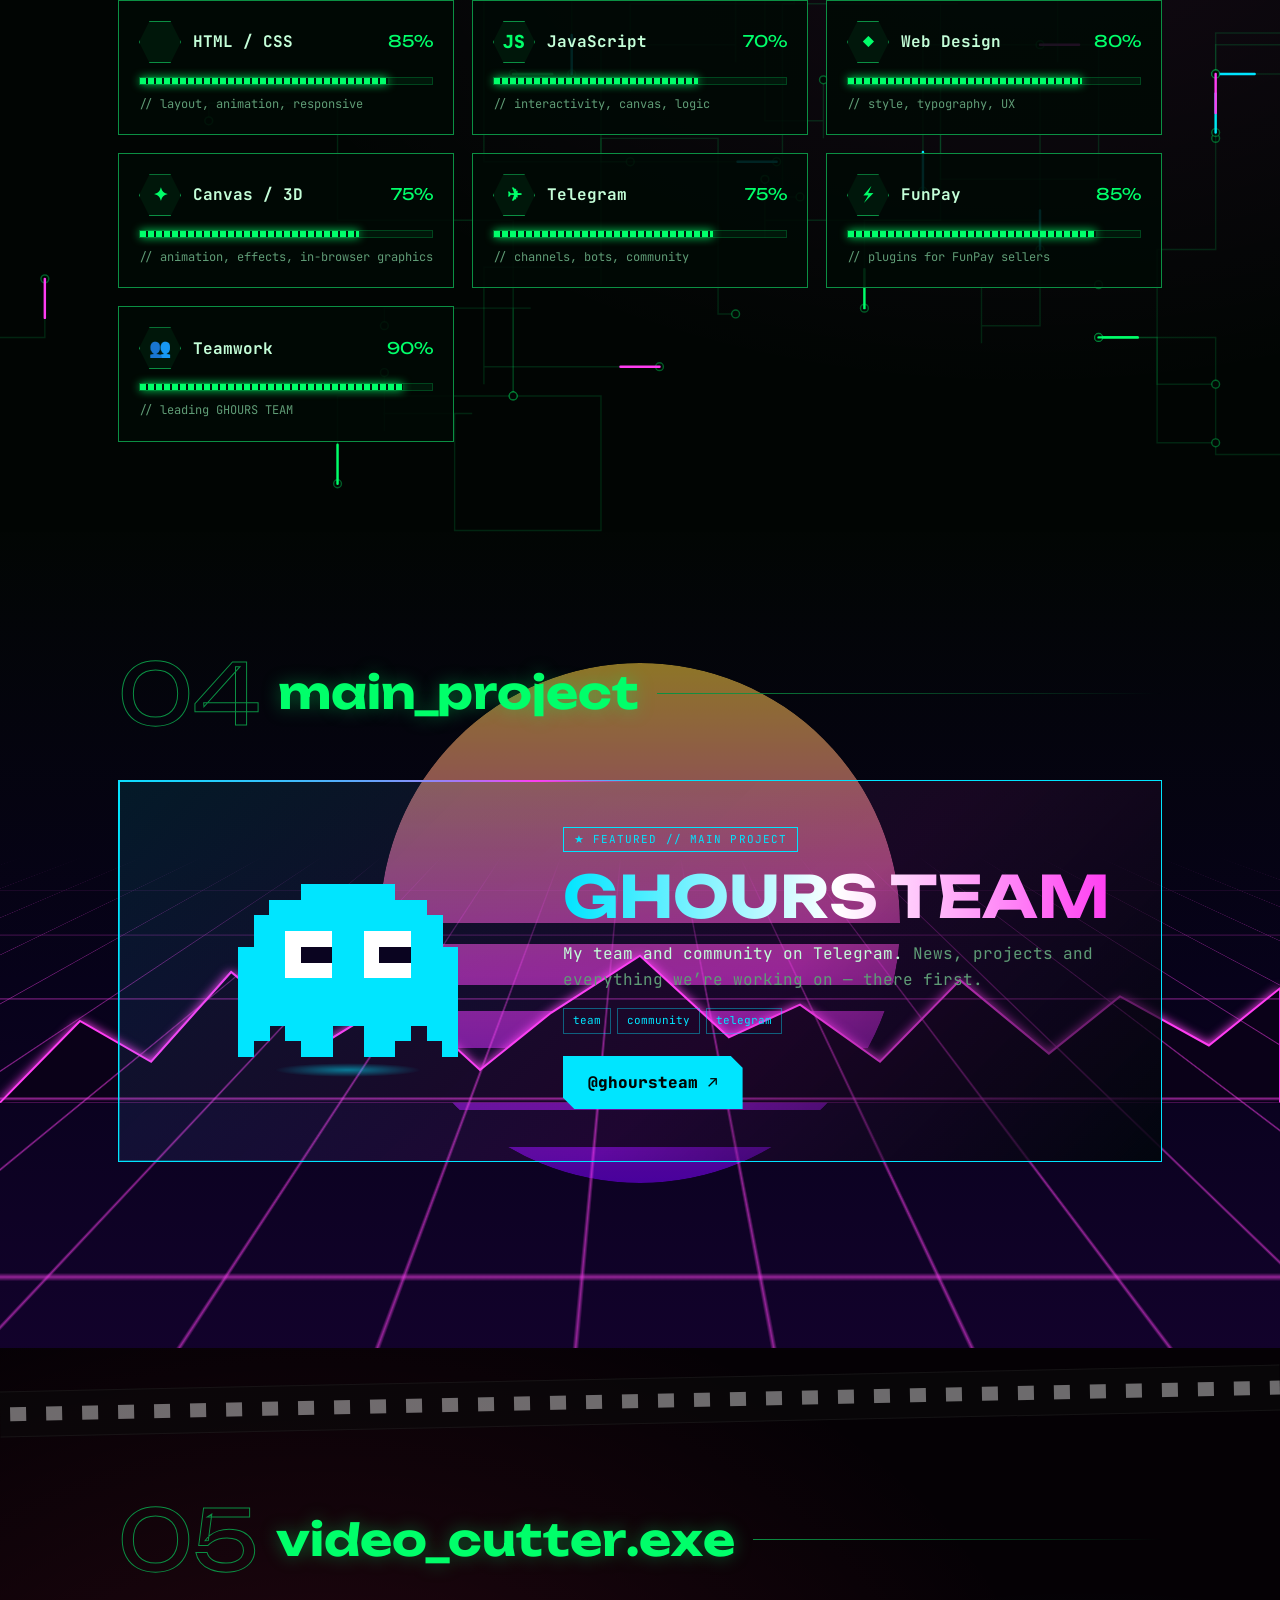
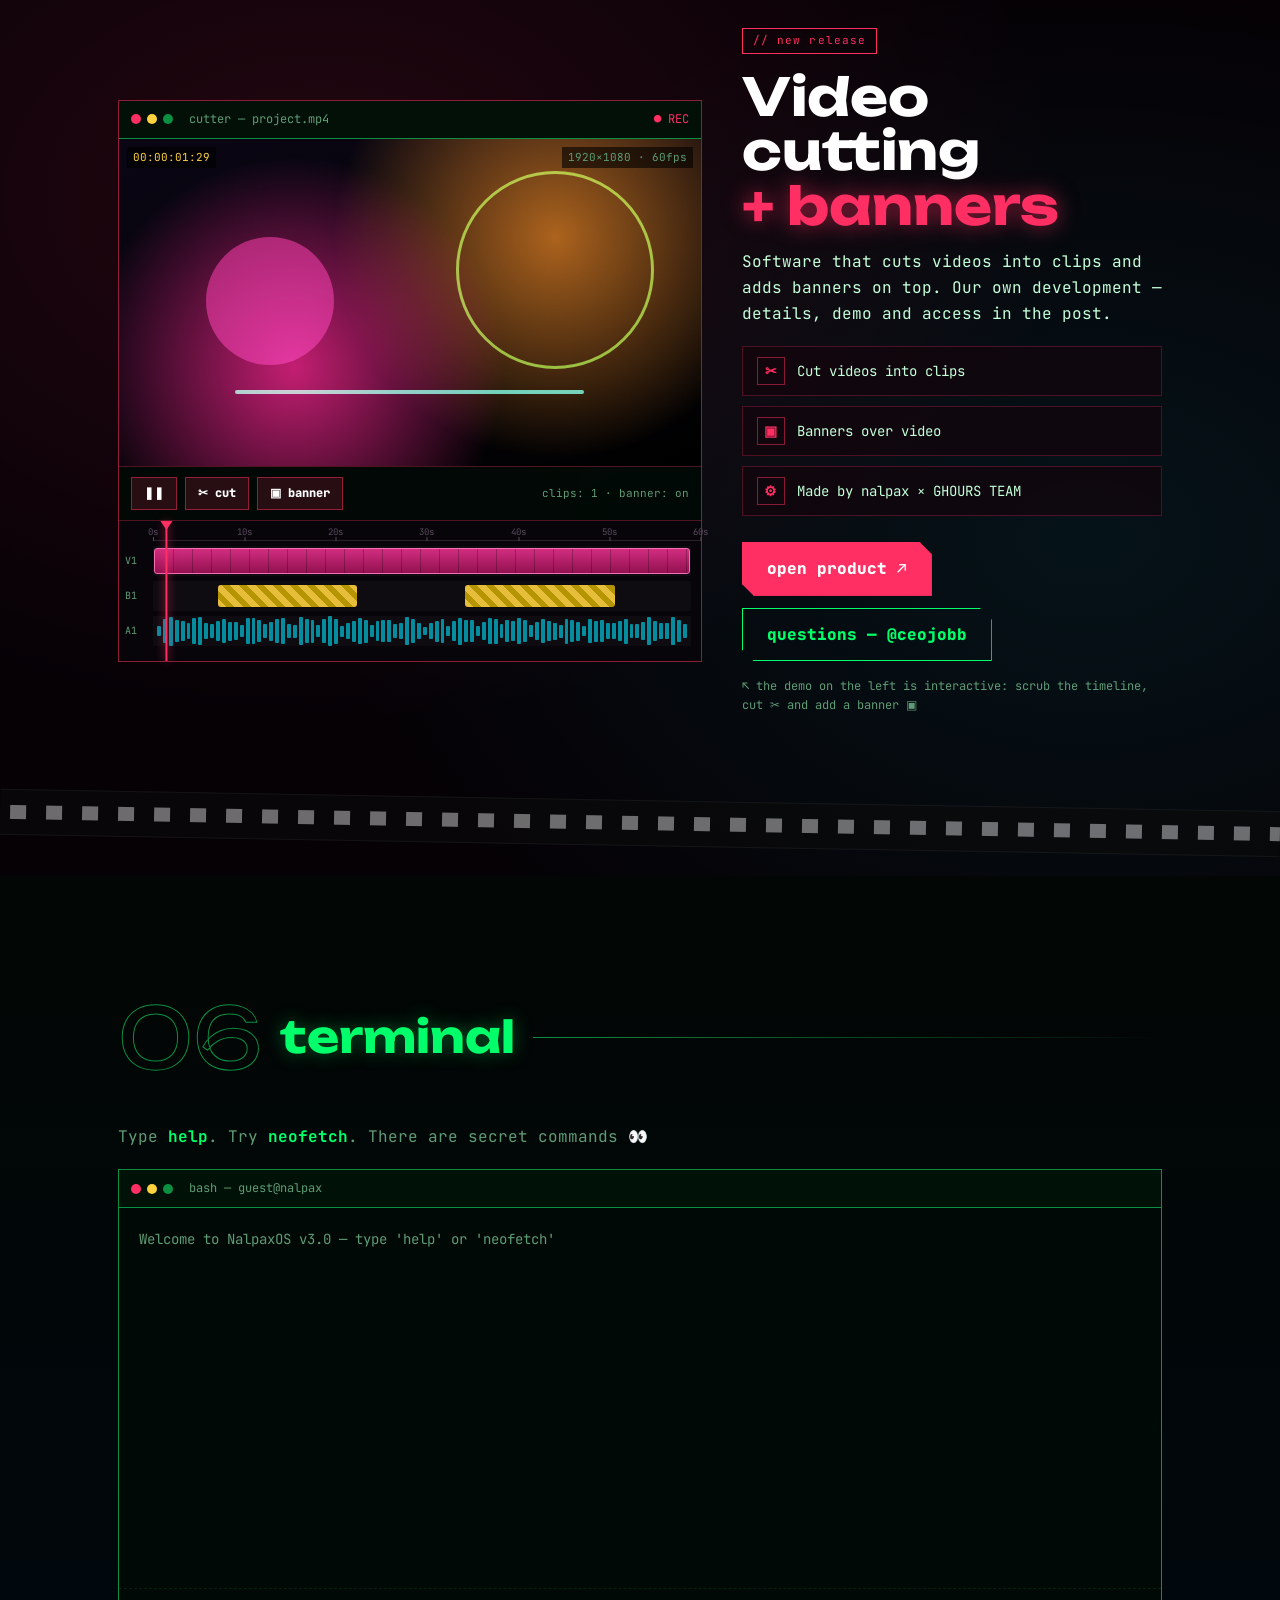
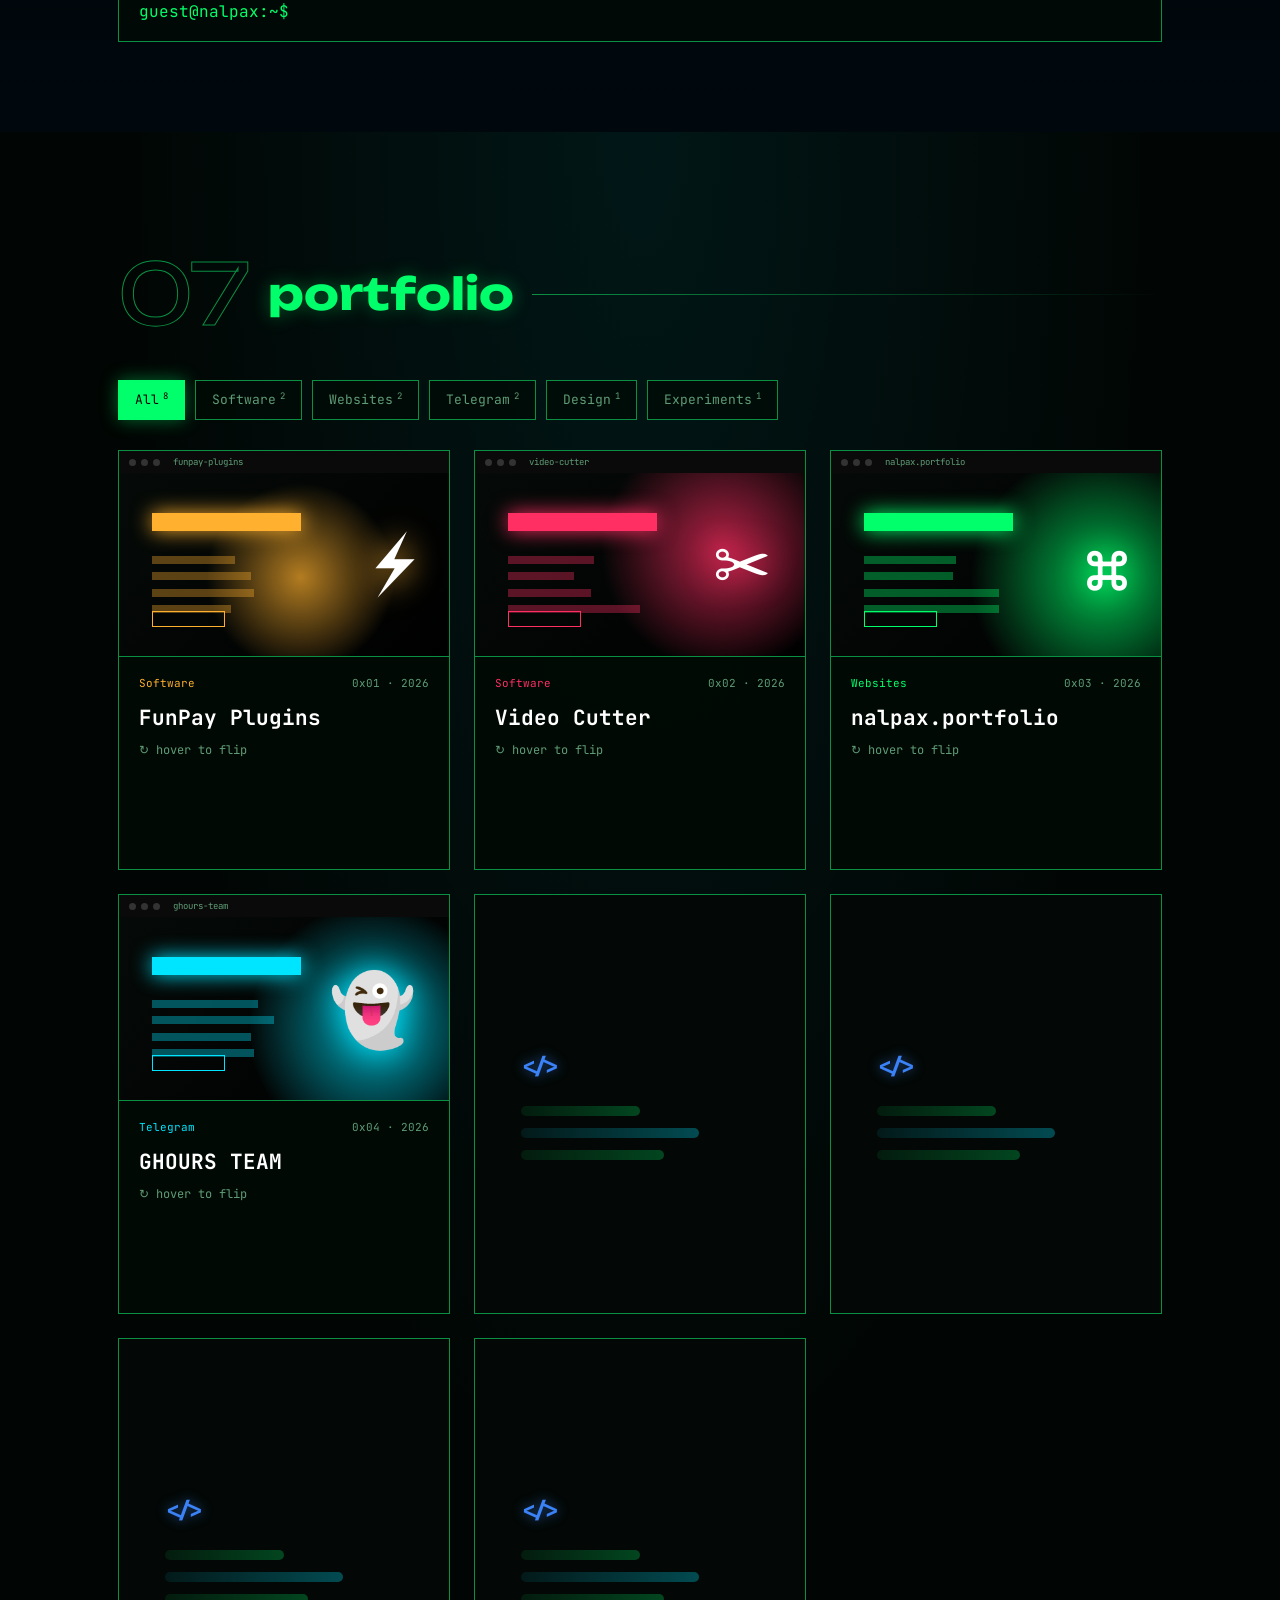
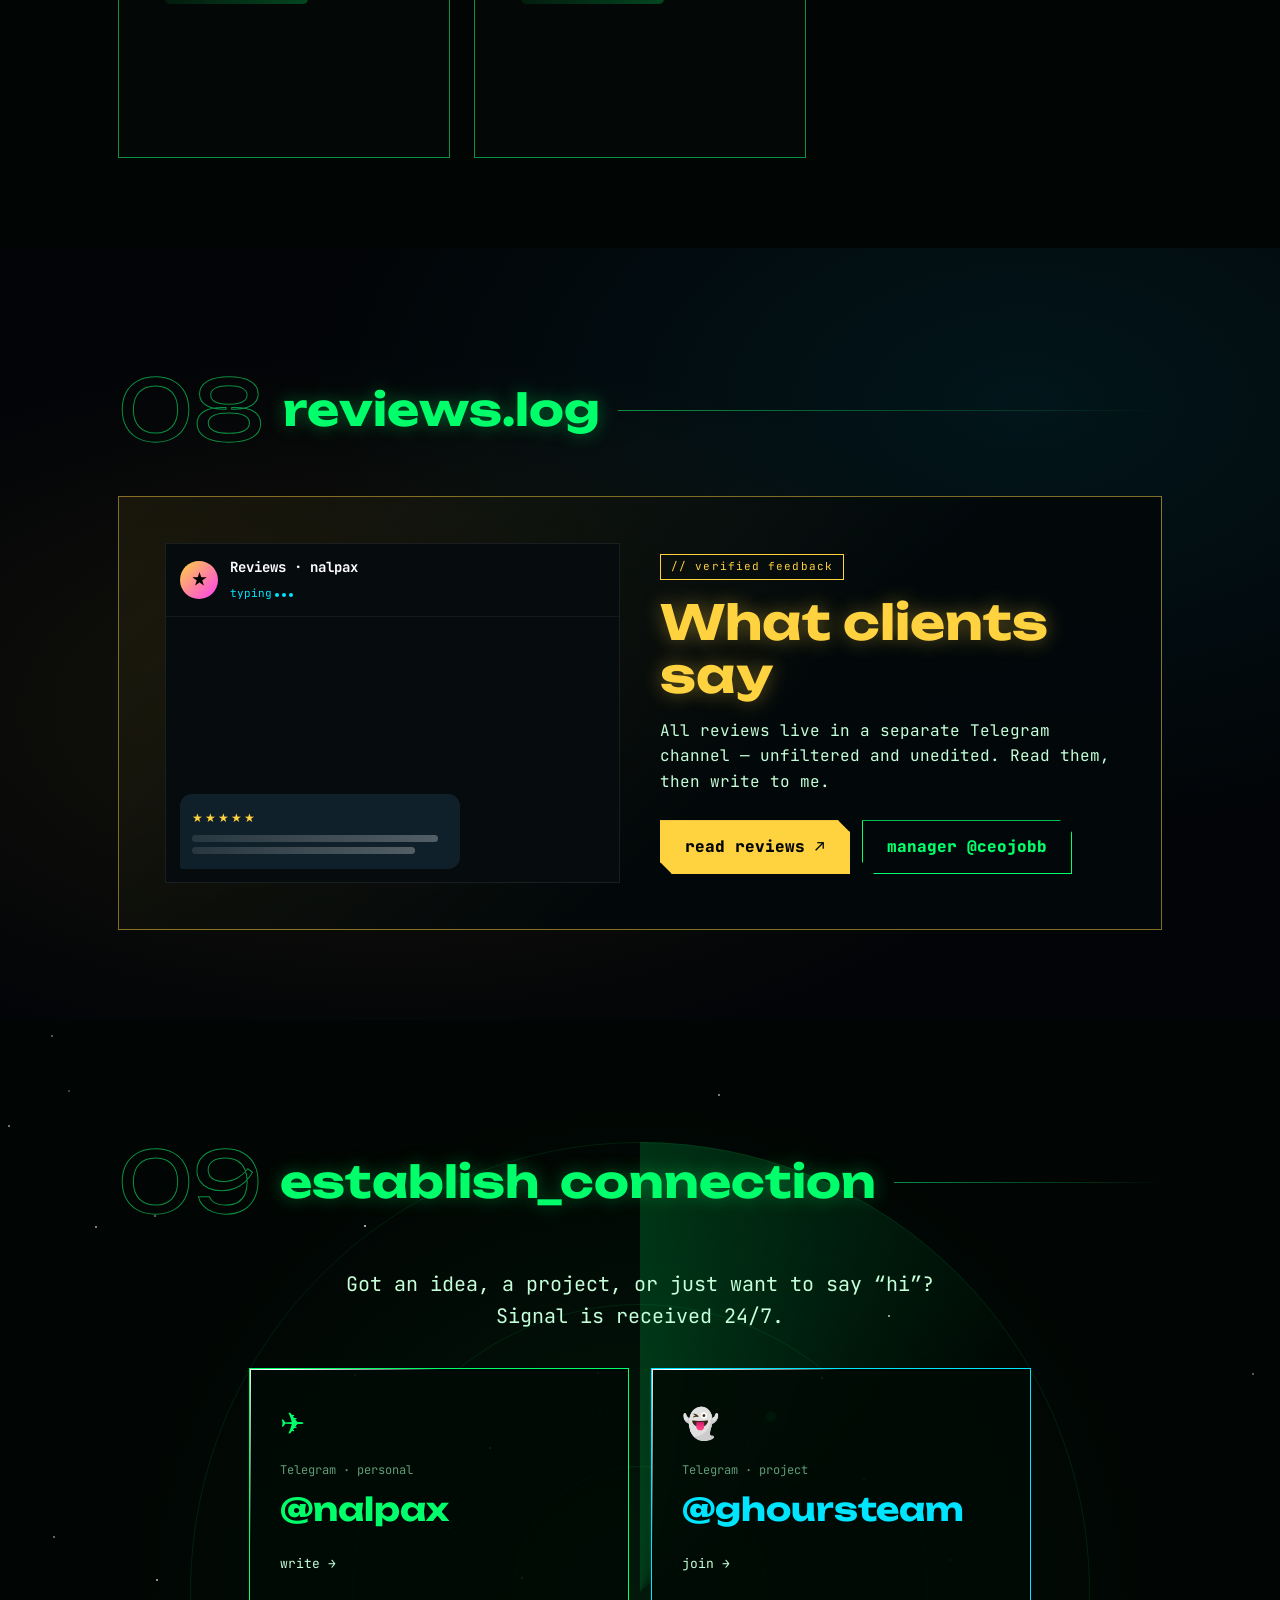
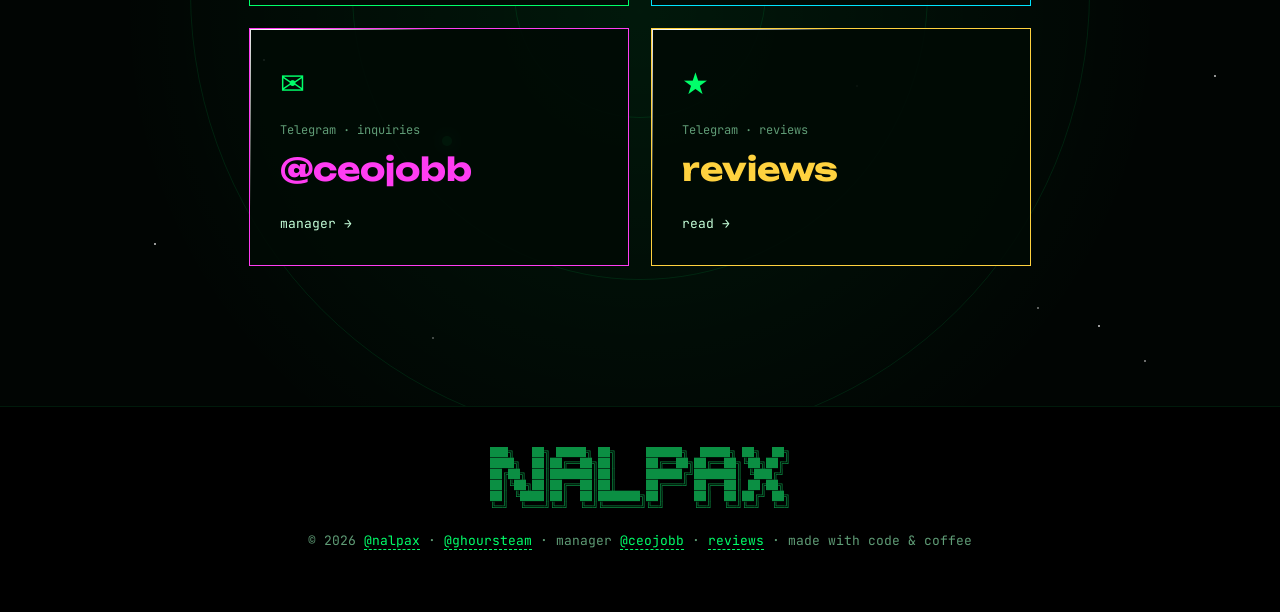
==== commit 7c6afe65: "Update site: title nalpax | BIO" ====
--- a/index.html
+++ b/index.html
@@ -3,13 +3,13 @@
 <head>
 <meta charset="utf-8">
 <meta name="viewport" content="width=device-width, initial-scale=1">
-<title>nalpax // portfolio</title>
+<title>nalpax | BIO</title>
 <meta name="description" content="nalpax — сайты, интерфейсы и цифровые предметы, которыми хочется пользоваться. Основатель GHOURS TEAM.">
 <meta name="theme-color" content="#020604">
 <meta property="og:type" content="website">
 <meta property="og:site_name" content="nalpax">
 <meta property="og:url" content="https://nalpax.github.io/">
-<meta property="og:title" content="NALPAX — creative developer">
+<meta property="og:title" content="nalpax | BIO">
 <meta property="og:description" content="Сайты, интерфейсы и цифровые предметы, которыми хочется пользоваться. Основатель GHOURS TEAM · софт для нарезки видео · @nalpax">
 <meta property="og:image" content="https://nalpax.github.io/og.png">
 <meta property="og:image:width" content="1200">
@@ -18,7 +18,7 @@
 <meta property="og:locale" content="ru_RU">
 <meta property="og:locale:alternate" content="en_US">
 <meta name="twitter:card" content="summary_large_image">
-<meta name="twitter:title" content="NALPAX — creative developer">
+<meta name="twitter:title" content="nalpax | BIO">
 <meta name="twitter:description" content="Сайты, интерфейсы и цифровые предметы, которыми хочется пользоваться.">
 <meta name="twitter:image" content="https://nalpax.github.io/og.png">
 <link rel="apple-touch-icon" href="icon.png">
@@ -27,7 +27,7 @@
 <script>try{var th=localStorage.getItem("nx-theme");if(th==="synthwave"||th==="alert")document.documentElement.dataset.theme=th}catch(e){}</script>
 <script>if(matchMedia("(pointer: coarse)").matches||innerWidth<760||(navigator.hardwareConcurrency||8)<=2)document.documentElement.classList.add("lite")</script>
 <link rel="icon" id="favicon" href="icon.png">
-<link rel="stylesheet" href="style.css?v=1792176408">
+<link rel="stylesheet" href="style.css?v=1792176593">
 </head>
 <body>
 
@@ -419,6 +419,6 @@
   </svg>
 </div>
 
-<script src="script.js?v=1792176408"></script>
+<script src="script.js?v=1792176593"></script>
 </body>
 </html>
